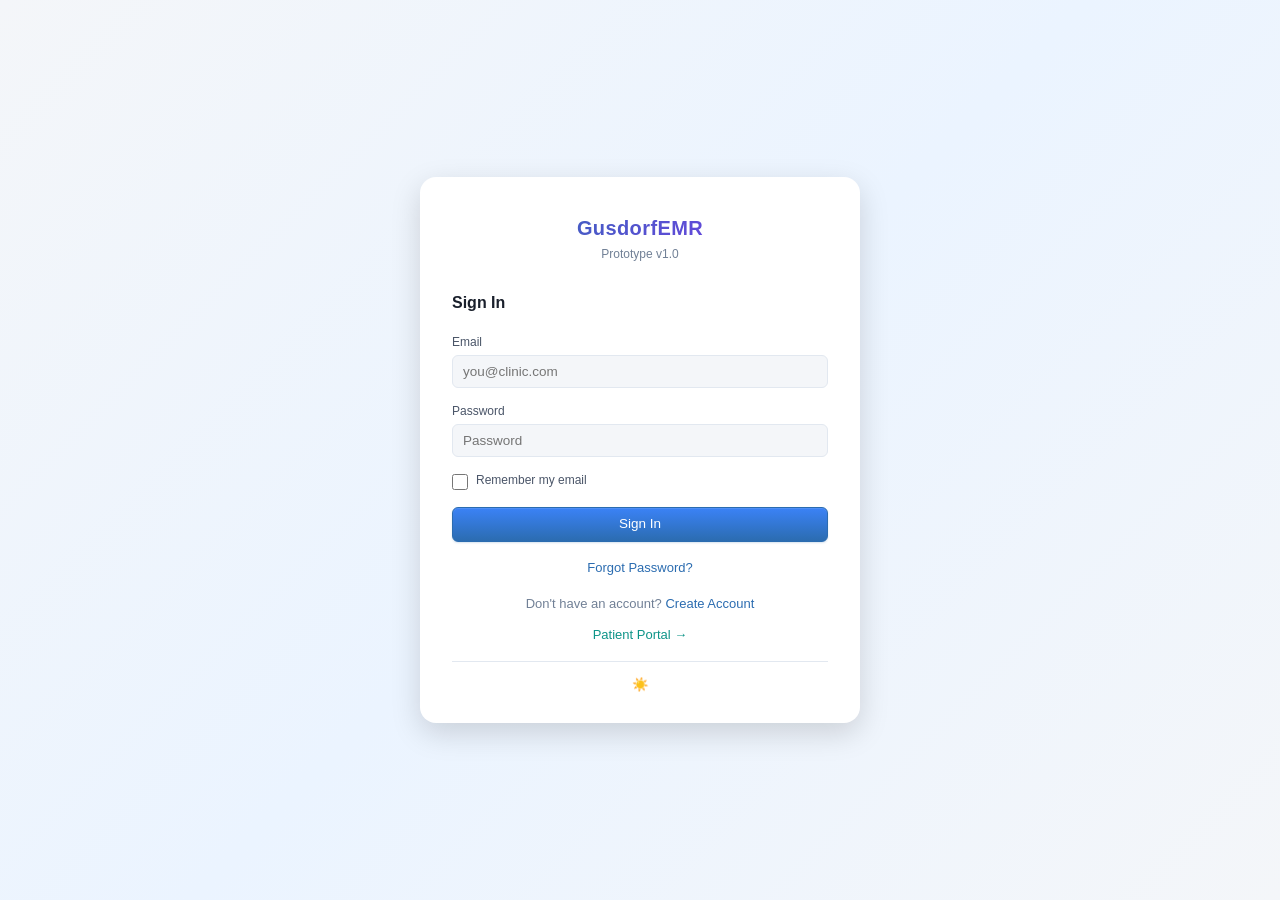
==== index.html @ c0a32462 "Create right panel via JS, remove debug styles, clean up CSS Panel is now injected by initRightPanel" ====
<!DOCTYPE html>
<html lang="en">
<head>
  <meta charset="UTF-8" />
  <meta name="viewport" content="width=device-width, initial-scale=1.0" />
  <title>GusdorfEMR</title>
  <link rel="stylesheet" href="style.css" />
</head>
<body>
<a href="#app" class="skip-link">Skip to main content</a>

<!-- ===== Login / Register Screen ===== -->
<div id="login-screen" class="login-screen">
  <div class="login-card">
    <div class="login-brand">
      <h1>GusdorfEMR</h1>
      <p>Prototype v1.0</p>
    </div>

    <!-- Login Form -->
    <form id="login-form" class="auth-form" autocomplete="on">
      <h2>Sign In</h2>
      <div class="form-group">
        <label for="login-email">Email</label>
        <input type="email" id="login-email" required autocomplete="email" placeholder="you@clinic.com" />
      </div>
      <div class="form-group">
        <label for="login-password">Password</label>
        <input type="password" id="login-password" required autocomplete="current-password" placeholder="Password" />
      </div>
      <div class="form-group checkbox-group">
        <input type="checkbox" id="login-remember" />
        <label for="login-remember">Remember my email</label>
      </div>
      <button type="submit" class="btn btn-primary btn-block">Sign In</button>
      <p class="auth-toggle"><a href="#" id="show-forgot">Forgot Password?</a></p>
      <p class="auth-toggle">Don't have an account? <a href="#" id="show-register">Create Account</a></p>
      <p class="auth-toggle" style="margin-top:12px"><a href="#" id="show-patient-portal" style="color:#0d9488">Patient Portal →</a></p>
    </form>

    <!-- Forgot Password Form -->
    <div id="forgot-form" class="auth-form hidden">
      <h2>Reset Password</h2>
      <p class="password-change-message">Enter your email address and we'll generate a temporary password.</p>
      <form id="forgot-password-form">
        <div class="form-group">
          <label for="forgot-email">Email</label>
          <input type="email" id="forgot-email" required placeholder="you@clinic.com" />
        </div>
        <button type="submit" class="btn btn-primary btn-block">Reset Password</button>
      </form>
      <div id="forgot-result" class="hidden" style="margin-top:16px;">
        <div class="password-requirements" style="background:var(--success-light);color:var(--success);">
          <strong>Temporary password:</strong>
          <code id="forgot-temp-pw" style="font-size:15px;letter-spacing:1px;"></code>
          <p style="margin-top:6px;font-size:11.5px;">Use this to sign in. You will be prompted to change it immediately.</p>
        </div>
      </div>
      <p class="auth-toggle"><a href="#" id="forgot-back-login">Back to Sign In</a></p>
    </div>

    <!-- Registration Form -->
    <form id="register-form" class="auth-form hidden" autocomplete="on">
      <h2>Create Account</h2>
      <div class="form-row">
        <div class="form-group">
          <label for="reg-first">First Name *</label>
          <input type="text" id="reg-first" required />
        </div>
        <div class="form-group">
          <label for="reg-last">Last Name *</label>
          <input type="text" id="reg-last" required />
        </div>
      </div>
      <div class="form-row">
        <div class="form-group">
          <label for="reg-dob">Date of Birth</label>
          <input type="date" id="reg-dob" />
        </div>
        <div class="form-group">
          <label for="reg-npi">NPI Number</label>
          <input type="text" id="reg-npi" placeholder="10 digits" maxlength="10" />
        </div>
      </div>
      <div class="form-group">
        <label for="reg-email">Email *</label>
        <input type="email" id="reg-email" required autocomplete="email" placeholder="you@clinic.com" />
      </div>
      <div class="form-group">
        <label for="reg-phone">Phone</label>
        <input type="tel" id="reg-phone" placeholder="(555) 123-4567" />
      </div>
      <div class="form-group">
        <label for="reg-degree">Degree *</label>
        <select id="reg-degree" required>
          <option value="MD">MD</option>
          <option value="DO">DO</option>
          <option value="NP">NP</option>
          <option value="PA">PA</option>
          <option value="RN">RN</option>
          <option value="PhD">PhD</option>
        </select>
      </div>
      <div class="form-row">
        <div class="form-group">
          <label for="reg-password">Password *</label>
          <input type="password" id="reg-password" required autocomplete="new-password" minlength="8" placeholder="Min 8 chars, upper+lower+number+special" />
        </div>
        <div class="form-group">
          <label for="reg-confirm">Confirm Password *</label>
          <input type="password" id="reg-confirm" required autocomplete="new-password" placeholder="Repeat password" />
        </div>
      </div>
      <div class="password-requirements">
        Password must contain: 8+ characters, uppercase, lowercase, a number, and a special character.
      </div>
      <button type="submit" class="btn btn-primary btn-block">Create Account</button>
      <p class="auth-toggle"><a href="#" id="show-login">Back to Sign In</a></p>
    </form>

    <!-- Pending Approval Screen -->
    <div id="pending-screen" class="auth-form hidden">
      <div class="pending-approval-icon">&#128337;</div>
      <h2>Account Pending Approval</h2>
      <p class="pending-message">Your account is awaiting administrator approval. You will be able to sign in once an administrator has approved your account.</p>
      <button type="button" class="btn btn-secondary btn-block" id="pending-signout">Sign Out</button>
    </div>

    <!-- Force Password Change Screen -->
    <div id="password-change-screen" class="auth-form hidden">
      <h2>Change Your Password</h2>
      <p class="password-change-message">You must change your password before continuing.</p>
      <form id="force-password-form">
        <div class="form-group">
          <label for="new-password">New Password</label>
          <input type="password" id="new-password" required autocomplete="new-password" minlength="8" placeholder="Min 8 characters" />
        </div>
        <div class="form-group">
          <label for="confirm-new-password">Confirm New Password</label>
          <input type="password" id="confirm-new-password" required autocomplete="new-password" placeholder="Repeat password" />
        </div>
        <div class="password-requirements">
          Password must contain: 8+ characters, uppercase, lowercase, a number, and a special character.
        </div>
        <button type="submit" class="btn btn-primary btn-block">Change Password</button>
      </form>
      <button type="button" class="btn btn-secondary btn-block" id="password-change-signout" style="margin-top:8px;">Sign Out</button>
    </div>

    <div class="login-footer">
      <button id="login-dark-toggle" class="btn-ghost" title="Toggle dark mode" aria-label="Toggle dark mode">☀️</button>
    </div>
  </div>
</div>

<div id="shell" class="hidden">
  <!-- ===== Sidebar ===== -->
  <nav id="sidebar" role="navigation" aria-label="Main navigation">
    <div class="sidebar-brand">
      <h1>GusdorfEMR</h1>
      <span>Prototype v1.0</span>
    </div>

    <div class="encounter-mode-toggle">
      <button class="mode-btn active" data-mode="outpatient" title="Outpatient mode" aria-label="Switch to outpatient mode">
        <svg width="14" height="14" viewBox="0 0 24 24" fill="none" stroke="currentColor" stroke-width="2" stroke-linecap="round" stroke-linejoin="round">
          <path d="M3 9l9-7 9 7v11a2 2 0 0 1-2 2H5a2 2 0 0 1-2-2z"/><polyline points="9 22 9 12 15 12 15 22"/>
        </svg>
        Outpatient
      </button>
      <button class="mode-btn" data-mode="inpatient" title="Inpatient mode" aria-label="Switch to inpatient mode">
        <svg width="14" height="14" viewBox="0 0 24 24" fill="none" stroke="currentColor" stroke-width="2" stroke-linecap="round" stroke-linejoin="round">
          <rect x="3" y="3" width="18" height="18" rx="2"/><line x1="12" y1="8" x2="12" y2="16"/><line x1="8" y1="12" x2="16" y2="12"/>
        </svg>
        Inpatient
      </button>
    </div>

    <!-- Sidebar Search -->
    <div class="sidebar-search-wrap">
      <svg class="sidebar-search-icon" width="14" height="14" viewBox="0 0 24 24" fill="none" stroke="currentColor" stroke-width="2" stroke-linecap="round" stroke-linejoin="round">
        <circle cx="11" cy="11" r="8"/><line x1="21" y1="21" x2="16.65" y2="16.65"/>
      </svg>
      <input type="text" id="sidebar-search" class="sidebar-search-input" placeholder="Search patients…" autocomplete="off" aria-label="Search patients" />
      <div id="sidebar-search-results" class="sidebar-search-results hidden"></div>
    </div>

    <div class="sidebar-nav">
      <!-- Favorites -->
      <div id="sidebar-favorites" class="sidebar-favorites"></div>

      <!-- Home -->
      <a href="#dashboard" class="nav-item" data-nav="dashboard" title="Home">
        <svg width="16" height="16" viewBox="0 0 24 24" fill="none" stroke="currentColor" stroke-width="2" stroke-linecap="round" stroke-linejoin="round">
          <path d="M3 9l9-7 9 7v11a2 2 0 0 1-2 2H5a2 2 0 0 1-2-2z"/><polyline points="9 22 9 12 15 12 15 22"/>
        </svg>
        Home
      </a>

      <!-- My Patients -->
      <button class="nav-section-label nav-section-collapsible" id="section-patients-toggle" aria-expanded="true">My Patients <span class="sidebar-collapse-arrow">▾</span></button>
      <div id="section-patients-body">
        <a href="#patients" class="nav-item" data-nav="patients" title="All Patients">
          <svg width="16" height="16" viewBox="0 0 24 24" fill="none" stroke="currentColor" stroke-width="2" stroke-linecap="round" stroke-linejoin="round">
            <path d="M17 21v-2a4 4 0 0 0-4-4H5a4 4 0 0 0-4 4v2"/><circle cx="9" cy="7" r="4"/>
            <path d="M23 21v-2a4 4 0 0 0-3-3.87"/><path d="M16 3.13a4 4 0 0 1 0 7.75"/>
          </svg>
          All Patients
        </a>
        <a href="#recents" class="nav-item" data-nav="recents" title="Recents">
          <svg width="16" height="16" viewBox="0 0 24 24" fill="none" stroke="currentColor" stroke-width="2" stroke-linecap="round" stroke-linejoin="round">
            <circle cx="12" cy="12" r="10"/><polyline points="12 6 12 12 16 14"/>
          </svg>
          Recents
        </a>
        <button class="nav-section-label nav-section-collapsible nav-section-nested" id="my-lists-toggle" aria-expanded="true">My Lists <span class="sidebar-collapse-arrow">▾</span></button>
        <div id="my-lists-body">
          <div id="sidebar-lists"></div>
          <div id="sidebar-smart-lists"></div>
          <a href="#" class="nav-item nav-item-action" id="nav-new-list" data-nav="new-list">+ New List</a>
          <a href="#" class="nav-item nav-item-action" id="nav-new-smart-list" data-nav="new-smart-list">+ Smart List</a>
          <a href="#" class="nav-item nav-item-action" id="nav-import-list" data-nav="import-list">+ Shared List</a>
        </div>
      </div>

      <!-- Clinical -->
      <button class="nav-section-label nav-section-collapsible" id="section-clinical-toggle" aria-expanded="true">Clinical <span class="sidebar-collapse-arrow">▾</span></button>
      <div id="section-clinical-body">
        <a href="#schedule" class="nav-item" data-nav="schedule" title="Schedule">
          <svg width="16" height="16" viewBox="0 0 24 24" fill="none" stroke="currentColor" stroke-width="2" stroke-linecap="round" stroke-linejoin="round">
            <rect x="3" y="4" width="18" height="18" rx="2" ry="2"/><line x1="16" y1="2" x2="16" y2="6"/><line x1="8" y1="2" x2="8" y2="6"/><line x1="3" y1="10" x2="21" y2="10"/>
          </svg>
          Schedule
        </a>
        <a href="#" id="nav-calculators" class="nav-item" data-nav="calculators" title="Tools">
          <svg width="16" height="16" viewBox="0 0 24 24" fill="none" stroke="currentColor" stroke-width="2" stroke-linecap="round" stroke-linejoin="round">
            <rect x="4" y="2" width="16" height="20" rx="2"/><line x1="8" y1="6" x2="16" y2="6"/>
            <line x1="8" y1="10" x2="16" y2="10"/><line x1="8" y1="14" x2="12" y2="14"/>
          </svg>
          Tools
        </a>
        <a href="#reference" class="nav-item" data-nav="reference" title="Reference Materials">
          <svg width="16" height="16" viewBox="0 0 24 24" fill="none" stroke="currentColor" stroke-width="2" stroke-linecap="round" stroke-linejoin="round">
            <path d="M4 19.5A2.5 2.5 0 0 1 6.5 17H20"/><path d="M6.5 2H20v20H6.5A2.5 2.5 0 0 1 4 19.5v-15A2.5 2.5 0 0 1 6.5 2z"/>
          </svg>
          Reference Materials
        </a>
        <a href="#care-gaps" class="nav-item" data-nav="care-gaps" title="Care Gaps">
          <svg width="16" height="16" viewBox="0 0 24 24" fill="none" stroke="currentColor" stroke-width="2" stroke-linecap="round" stroke-linejoin="round">
            <path d="M22 12h-4l-3 9L9 3l-3 9H2"/>
          </svg>
          Care Gaps
          <span class="nav-badge" id="care-gaps-badge"></span>
        </a>
        <a href="#ai-review" class="nav-item" data-nav="ai-review" title="AI Chart Review">
          <svg width="16" height="16" viewBox="0 0 24 24" fill="none" stroke="currentColor" stroke-width="2" stroke-linecap="round" stroke-linejoin="round">
            <circle cx="12" cy="12" r="10"/><path d="M12 16v-4"/><path d="M12 8h.01"/>
          </svg>
          AI Review
        </a>
        <a href="#reminders" class="nav-item" data-nav="reminders" title="Reminders">
          <svg width="16" height="16" viewBox="0 0 24 24" fill="none" stroke="currentColor" stroke-width="2" stroke-linecap="round" stroke-linejoin="round">
            <path d="M18 8A6 6 0 0 0 6 8c0 7-3 9-3 9h18s-3-2-3-9"/><path d="M13.73 21a2 2 0 0 1-3.46 0"/>
          </svg>
          Reminders
          <span class="nav-badge" id="reminders-badge"></span>
        </a>
      </div>

      <!-- Analytics -->
      <button class="nav-section-label nav-section-collapsible" id="section-analytics-toggle" aria-expanded="true">Analytics <span class="sidebar-collapse-arrow">&#9662;</span></button>
      <div id="section-analytics-body">
        <a href="#slicer" class="nav-item" data-nav="slicer" title="SlicerDicer Analytics">
          <svg width="16" height="16" viewBox="0 0 24 24" fill="none" stroke="currentColor" stroke-width="2" stroke-linecap="round" stroke-linejoin="round">
            <line x1="18" y1="20" x2="18" y2="10"/><line x1="12" y1="20" x2="12" y2="4"/><line x1="6" y1="20" x2="6" y2="14"/>
          </svg>
          SlicerDicer
        </a>
      </div>

      <!-- Billing -->
      <button class="nav-section-label nav-section-collapsible" id="section-billing-toggle" aria-expanded="true">Billing <span class="sidebar-collapse-arrow">&#9662;</span></button>
      <div id="section-billing-body">
        <a href="#billing" class="nav-item" data-nav="billing" title="Claims & Billing">
          <svg width="16" height="16" viewBox="0 0 24 24" fill="none" stroke="currentColor" stroke-width="2" stroke-linecap="round" stroke-linejoin="round">
            <line x1="12" y1="1" x2="12" y2="23"/><path d="M17 5H9.5a3.5 3.5 0 0 0 0 7h5a3.5 3.5 0 0 1 0 7H6"/>
          </svg>
          Claims
          <span class="nav-badge" id="claims-badge"></span>
        </a>
        <a href="#prior-auth" class="nav-item" data-nav="prior-auth" title="Prior Authorizations">
          <svg width="16" height="16" viewBox="0 0 24 24" fill="none" stroke="currentColor" stroke-width="2" stroke-linecap="round" stroke-linejoin="round">
            <path d="M12 22s8-4 8-10V5l-8-3-8 3v7c0 6 8 10 8 10z"/>
          </svg>
          Prior Auth
          <span class="nav-badge" id="prior-auth-badge"></span>
        </a>
      </div>

      <!-- Messaging -->
      <button class="nav-section-label nav-section-collapsible" id="section-messaging-toggle" aria-expanded="true">Messaging <span class="sidebar-collapse-arrow">▾</span></button>
      <div id="section-messaging-body">
        <a href="#messages" class="nav-item" data-nav="messages" title="Patient Messages">
          <svg width="16" height="16" viewBox="0 0 24 24" fill="none" stroke="currentColor" stroke-width="2" stroke-linecap="round" stroke-linejoin="round">
            <path d="M21 15a2 2 0 0 1-2 2H7l-4 4V5a2 2 0 0 1 2-2h14a2 2 0 0 1 2 2z"/>
          </svg>
          Patient Messages
          <span class="nav-badge" id="messages-badge"></span>
        </a>
        <a href="#secure-chat" class="nav-item" data-nav="secure-chat" title="Secure Chat">
          <svg width="16" height="16" viewBox="0 0 24 24" fill="none" stroke="currentColor" stroke-width="2" stroke-linecap="round" stroke-linejoin="round">
            <path d="M21 11.5a8.38 8.38 0 0 1-.9 3.8 8.5 8.5 0 0 1-7.6 4.7 8.38 8.38 0 0 1-3.8-.9L3 21l1.9-5.7a8.38 8.38 0 0 1-.9-3.8 8.5 8.5 0 0 1 4.7-7.6 8.38 8.38 0 0 1 3.8-.9h.5a8.48 8.48 0 0 1 8 8v.5z"/>
          </svg>
          Secure Chat
          <span class="nav-badge" id="secure-chat-badge"></span>
        </a>
        <a href="#inbox/labs" class="nav-item" data-nav="inbox-labs" title="Test Results">
          <svg width="16" height="16" viewBox="0 0 24 24" fill="none" stroke="currentColor" stroke-width="2" stroke-linecap="round" stroke-linejoin="round">
            <path d="M14.5 2H6a2 2 0 0 0-2 2v16a2 2 0 0 0 2 2h12a2 2 0 0 0 2-2V7.5L14.5 2z"/><polyline points="14 2 14 8 20 8"/>
          </svg>
          Test Results
          <span class="nav-badge" id="labs-badge"></span>
        </a>
        <a href="#inbox/refills" class="nav-item" data-nav="inbox-refills" title="Refill Requests">
          <svg width="16" height="16" viewBox="0 0 24 24" fill="none" stroke="currentColor" stroke-width="2" stroke-linecap="round" stroke-linejoin="round">
            <path d="M21 12a9 9 0 0 1-9 9m9-9a9 9 0 0 0-9-9m9 9H3m9 9a9 9 0 0 1-9-9m9 9c1.66 0 3-4.03 3-9s-1.34-9-3-9m0 18c-1.66 0-3-4.03-3-9s1.34-9 3-9"/>
          </svg>
          Refill Requests
          <span class="nav-badge" id="refills-badge"></span>
        </a>
        <a href="#inbox/notes" class="nav-item" data-nav="inbox-notes" title="Unsigned Notes">
          <svg width="16" height="16" viewBox="0 0 24 24" fill="none" stroke="currentColor" stroke-width="2" stroke-linecap="round" stroke-linejoin="round">
            <path d="M11 4H4a2 2 0 0 0-2 2v14a2 2 0 0 0 2 2h14a2 2 0 0 0 2-2v-7"/><path d="M18.5 2.5a2.121 2.121 0 0 1 3 3L12 15l-4 1 1-4 9.5-9.5z"/>
          </svg>
          Unsigned Notes
          <span class="nav-badge" id="notes-badge"></span>
        </a>
      </div>

      <!-- System Settings -->
      <button class="nav-section-label nav-section-collapsible" id="section-settings-toggle" aria-expanded="true">System Settings <span class="sidebar-collapse-arrow">▾</span></button>
      <div id="section-settings-body">
        <a href="#settings" class="nav-item" data-nav="settings" title="Settings">
          <svg width="16" height="16" viewBox="0 0 24 24" fill="none" stroke="currentColor" stroke-width="2" stroke-linecap="round" stroke-linejoin="round">
            <circle cx="12" cy="12" r="3"/><path d="M19.4 15a1.65 1.65 0 0 0 .33 1.82l.06.06a2 2 0 0 1-2.83 2.83l-.06-.06a1.65 1.65 0 0 0-1.82-.33 1.65 1.65 0 0 0-1 1.51V21a2 2 0 0 1-4 0v-.09A1.65 1.65 0 0 0 9 19.4a1.65 1.65 0 0 0-1.82.33l-.06.06a2 2 0 0 1-2.83-2.83l.06-.06A1.65 1.65 0 0 0 4.68 15a1.65 1.65 0 0 0-1.51-1H3a2 2 0 0 1 0-4h.09A1.65 1.65 0 0 0 4.6 9a1.65 1.65 0 0 0-.33-1.82l-.06-.06a2 2 0 0 1 2.83-2.83l.06.06A1.65 1.65 0 0 0 9 4.68a1.65 1.65 0 0 0 1-1.51V3a2 2 0 0 1 4 0v.09a1.65 1.65 0 0 0 1 1.51 1.65 1.65 0 0 0 1.82-.33l.06-.06a2 2 0 0 1 2.83 2.83l-.06.06A1.65 1.65 0 0 0 19.4 9a1.65 1.65 0 0 0 1.51 1H21a2 2 0 0 1 0 4h-.09a1.65 1.65 0 0 0-1.51 1z"/>
          </svg>
          Settings
        </a>
        <a href="#providers" class="nav-item" data-nav="providers" title="Providers">
          <svg width="16" height="16" viewBox="0 0 24 24" fill="none" stroke="currentColor" stroke-width="2" stroke-linecap="round" stroke-linejoin="round">
            <path d="M20 21v-2a4 4 0 0 0-4-4H8a4 4 0 0 0-4 4v2"/><circle cx="12" cy="7" r="4"/>
          </svg>
          Providers
        </a>
        <a href="#admin" class="nav-item hidden" data-nav="admin" id="nav-admin" title="Admin">
          <svg width="16" height="16" viewBox="0 0 24 24" fill="none" stroke="currentColor" stroke-width="2" stroke-linecap="round" stroke-linejoin="round">
            <path d="M12 22s8-4 8-10V5l-8-3-8 3v7c0 6 8 10 8 10z"/>
          </svg>
          Admin
          <span class="nav-badge" id="admin-badge"></span>
        </a>
      </div>
    </div>

    <div id="sidebar-resize-handle" title="Drag to resize"></div>

    <button class="sidebar-collapse-btn" id="sidebar-collapse-btn" title="Collapse sidebar" aria-label="Collapse sidebar">
      <svg width="16" height="16" viewBox="0 0 24 24" fill="none" stroke="currentColor" stroke-width="2" stroke-linecap="round" stroke-linejoin="round">
        <polyline points="15 18 9 12 15 6"/>
      </svg>
    </button>

    <div class="provider-selector">
      <label>Signed in as</label>
      <div id="logged-in-user" class="logged-in-user"></div>
      <button id="logout-btn" class="btn btn-secondary btn-block btn-sm" style="margin-top:6px;">Sign Out</button>
    </div>
  </nav>

  <!-- ===== Main column ===== -->
  <div id="main" role="main">
    <!-- Topbar -->
    <div id="topbar">
      <button id="sidebar-toggle" class="sidebar-toggle" aria-label="Toggle menu">
        <svg width="20" height="20" viewBox="0 0 24 24" fill="none" stroke="currentColor" stroke-width="2" stroke-linecap="round"><line x1="3" y1="6" x2="21" y2="6"/><line x1="3" y1="12" x2="21" y2="12"/><line x1="3" y1="18" x2="21" y2="18"/></svg>
      </button>
      <div id="topbar-title">Loading…</div>
      <div id="topbar-meta"></div>
      <div id="topbar-actions"></div>
    </div>

    <!-- Routed content -->
    <div id="app"></div>
  </div>
</div>

<!-- ===== Shared modal (re-used by all views) ===== -->
<div id="modal-backdrop" class="modal-backdrop hidden" role="dialog" aria-modal="true" aria-labelledby="modal-title">
  <div id="modal" class="modal">
    <div class="modal-header">
      <h2 class="modal-title" id="modal-title">Modal</h2>
      <button class="modal-close" id="modal-close" aria-label="Close modal">
        <svg width="18" height="18" viewBox="0 0 24 24" fill="none" stroke="currentColor" stroke-width="2.5" stroke-linecap="round">
          <line x1="18" y1="6" x2="6" y2="18"/><line x1="6" y1="6" x2="18" y2="18"/>
        </svg>
      </button>
    </div>
    <div class="modal-body" id="modal-body"></div>
    <div class="modal-footer" id="modal-footer"></div>
  </div>
</div>

<!-- ===== Toast container ===== -->
<div id="toast-container" aria-live="polite" aria-atomic="false" role="status"></div>

<!-- ===== Scripts — load order matters ===== -->
<script src="data.js"></script>
<script src="medications.js"></script>
<script src="labdata.js"></script>
<script src="imagingdata.js"></script>
<script src="views/providers.js"></script>
<script src="views/dashboard.js"></script>
<script src="views/chart.js"></script>
<script src="views/encounter.js"></script>
<script src="views/orders.js"></script>
<script src="views/calculators.js"></script>
<script src="views/schedule.js"></script>
<script src="views/inbox.js"></script>
<script src="views/messages.js"></script>
<script src="views/portal.js"></script>
<script src="views/lists.js"></script>
<script src="views/admin.js"></script>
<script src="views/settings.js"></script>
<script src="views/reference.js"></script>
<script src="views/billing.js"></script>
<script src="views/prior-auth.js"></script>
<script src="views/care-gaps.js"></script>
<script src="views/ai-review.js"></script>
<script src="views/smart-phrases.js"></script>
<script src="views/secure-chat.js"></script>
<script src="views/slicer.js"></script>
<script src="views/media-letters-reminders.js"></script>
<script src="views/note-preview-care-everywhere.js"></script>
<script src="state.js"></script>
<script src="fhir.js"></script>
<script src="app.js"></script>

</body>
</html>
---- style.css ----
/* ============================================================
   EMR — Clinical Light Theme
   ============================================================ */

/* ---------- Utility ---------- */
.hidden { display: none !important; }

/* ---------- Design tokens ---------- */
:root {
  --bg-base:      #f4f6f9;
  --bg-surface:   #ffffff;
  --bg-sidebar:   #1b2a3b;
  --bg-sidebar-hover: #243547;
  --bg-sidebar-active: #2b6cb0;
  --accent-blue:  #2b6cb0;
  --accent-blue-hover: #2558a0;
  --accent-blue-light: #ebf4ff;
  --text-primary: #1a202c;
  --text-secondary: #4a5568;
  --text-muted:   #718096;
  --text-sidebar: #a0aec0;
  --text-sidebar-active: #ffffff;
  --border:       #e2e8f0;
  --border-focus: #2b6cb0;
  --danger:       #c53030;
  --danger-hover: #9b2c2c;
  --danger-light: #fff5f5;
  --success:      #276749;
  --success-light: #f0fff4;
  --warning:      #c05621;
  --warning-light: #fffaf0;

  --priority-routine: #718096;
  --priority-urgent:  #c05621;
  --priority-stat:    #c53030;
  --priority-routine-bg: #edf2f7;
  --priority-urgent-bg:  #fffaf0;
  --priority-stat-bg:    #fff5f5;

  --status-open:   #2b6cb0;
  --status-signed: #276749;
  --status-closed: #718096;
  --status-open-bg:   #ebf4ff;
  --status-signed-bg: #f0fff4;
  --status-closed-bg: #edf2f7;

  --order-pending-color:    #c05621;
  --order-active-color:     #2b6cb0;
  --order-completed-color:  #276749;
  --order-cancelled-color:  #718096;

  /* webOMR chart-view tokens */
  --omr-bg-content:       #FFFDE8;
  --omr-header-color:     #800040;
  --omr-table-header-bg:  #c0c0c0;
  --omr-table-alt-row:    #f5f5e8;
  --omr-table-link:       #0000cc;
  --omr-subtab-profile:       #d8d0e8;
  --omr-subtab-problems:      #c8d8c0;
  --omr-subtab-results:       #d0d098;
  --omr-subtab-medications:   #d0d0d0;
  --omr-subtab-notes:         #b4c0d4;
  --omr-subtab-orders:        #bcd4b8;
  --omr-subtab-immunizations: #c0e0d0;
  --omr-subtab-all:           #e0e0e0;

  --sidebar-width: 220px;
  --topbar-height: 52px;
  --radius:        6px;
  --shadow-sm:     0 1px 3px rgba(0,0,0,0.08), 0 1px 2px rgba(0,0,0,0.05);
  --shadow-md:     0 4px 12px rgba(0,0,0,0.1);
  --shadow-lg:     0 10px 30px rgba(0,0,0,0.15);
  --transition:    0.15s ease;
}

/* ---------- Reset & base ---------- */
*, *::before, *::after { box-sizing: border-box; margin: 0; padding: 0; }

html, body {
  height: 100%;
  font-family: -apple-system, BlinkMacSystemFont, "Segoe UI", Roboto, "Helvetica Neue", Arial, sans-serif;
  font-size: 14px;
  color: var(--text-primary);
  background: var(--bg-base);
  line-height: 1.5;
}

a { color: var(--accent-blue); text-decoration: none; }
a:hover { text-decoration: underline; }

/* ---------- App shell layout ---------- */
#shell {
  display: grid;
  grid-template-columns: var(--sidebar-width) 1fr;
  grid-template-rows: 100vh;
  height: 100vh;
}

/* ---------- Sidebar ---------- */
#sidebar {
  background: var(--bg-sidebar);
  display: flex;
  flex-direction: column;
  overflow: hidden;
  z-index: 100;
  position: relative;
}

.sidebar-brand {
  padding: 18px 20px 14px;
  border-bottom: 1px solid rgba(255,255,255,0.08);
}

.sidebar-brand h1 {
  font-size: 15px;
  font-weight: 700;
  color: #fff;
  letter-spacing: 0.03em;
}

.sidebar-brand span {
  font-size: 11px;
  color: var(--text-sidebar);
  letter-spacing: 0.04em;
}

/* ---------- Encounter Mode Toggle ---------- */
.encounter-mode-toggle {
  display: flex;
  gap: 4px;
  padding: 8px 12px;
  border-bottom: 1px solid rgba(255,255,255,0.08);
}

.mode-btn {
  flex: 1;
  display: flex;
  align-items: center;
  justify-content: center;
  gap: 6px;
  padding: 6px 8px;
  font-size: 11.5px;
  font-weight: 600;
  color: rgba(160,174,192,0.7);
  background: transparent;
  border: 1px solid rgba(255,255,255,0.08);
  border-radius: 5px;
  cursor: pointer;
  transition: background 0.15s, color 0.15s, border-color 0.15s;
}

.mode-btn:hover {
  color: #cbd5e0;
  background: rgba(255,255,255,0.04);
}

.mode-btn.active {
  color: #fff;
  background: var(--bg-sidebar-active);
  border-color: rgba(255,255,255,0.15);
}

.mode-btn svg { flex-shrink: 0; opacity: 0.8; }
.mode-btn.active svg { opacity: 1; }

.nav-item.mode-hidden { display: none; }

.sidebar-nav {
  flex: 1;
  padding: 12px 0;
  overflow-y: auto;
}

.nav-section-label {
  padding: 10px 20px 4px;
  font-size: 10px;
  font-weight: 600;
  text-transform: uppercase;
  letter-spacing: 0.08em;
  color: rgba(160,174,192,0.5);
}
button.nav-section-label {
  width: 100%;
  text-align: left;
  background: none;
  border: none;
  cursor: pointer;
  display: flex;
  align-items: center;
  justify-content: space-between;
  padding-right: 14px;
  font-family: inherit;
}
button.nav-section-label:hover { color: rgba(160,174,192,0.75); }
button.nav-section-label.nav-section-nested { padding-top: 6px; }
#sidebar-resize-handle {
  position: absolute;
  top: 0;
  right: 0;
  width: 4px;
  height: 100%;
  cursor: col-resize;
  z-index: 10;
  background: transparent;
  transition: background 0.15s;
}
#sidebar-resize-handle:hover,
#sidebar-resize-handle.dragging {
  background: rgba(255,255,255,0.18);
}

.nav-item {
  display: flex;
  align-items: center;
  gap: 10px;
  padding: 9px 20px;
  color: var(--text-sidebar);
  font-size: 13.5px;
  font-weight: 500;
  cursor: pointer;
  transition: background var(--transition), color var(--transition);
  text-decoration: none;
  border: none;
  background: none;
  width: 100%;
  text-align: left;
  min-width: 0;
  overflow: hidden;
}

.nav-item:hover {
  background: var(--bg-sidebar-hover);
  color: #e2e8f0;
  text-decoration: none;
}

.nav-item.active {
  background: var(--bg-sidebar-active);
  color: var(--text-sidebar-active);
}

.nav-item svg { flex-shrink: 0; opacity: 0.8; }
.nav-item.active svg { opacity: 1; }

.sidebar-footer {
  padding: 12px 20px;
  border-top: 1px solid rgba(255,255,255,0.08);
  font-size: 11px;
  color: rgba(160,174,192,0.4);
}

/* ---------- Main column ---------- */
#main {
  display: flex;
  flex-direction: column;
  overflow: hidden;
  min-width: 0;
}

/* ---------- Topbar ---------- */
#topbar {
  height: var(--topbar-height);
  min-height: var(--topbar-height);
  background: var(--bg-surface);
  border-bottom: 1px solid var(--border);
  display: flex;
  align-items: center;
  padding: 0 24px;
  gap: 12px;
  z-index: 50;
}

#topbar-title {
  font-size: 15px;
  font-weight: 600;
  color: var(--text-primary);
  flex: 1;
  white-space: nowrap;
  overflow: hidden;
  text-overflow: ellipsis;
}

#topbar-meta {
  font-size: 12px;
  color: var(--text-muted);
}

#topbar-actions {
  display: flex;
  gap: 8px;
  align-items: center;
  flex-shrink: 0;
}

/* ---------- App content area ---------- */
#app {
  flex: 1;
  overflow-y: auto;
  padding: 24px;
}

/* ---------- Cards ---------- */
.card {
  background: var(--bg-surface);
  border: 1px solid var(--border);
  border-radius: var(--radius);
  box-shadow: var(--shadow-sm);
}

.card-header {
  padding: 14px 20px;
  border-bottom: 1px solid var(--border);
  display: flex;
  align-items: center;
  justify-content: space-between;
  gap: 12px;
}

.card-title {
  font-size: 14px;
  font-weight: 600;
  color: var(--text-primary);
}

.card-body { padding: 20px; }

/* ---------- Buttons ---------- */
.btn {
  display: inline-flex;
  align-items: center;
  gap: 6px;
  padding: 7px 14px;
  border-radius: var(--radius);
  font-size: 13.5px;
  font-weight: 500;
  cursor: pointer;
  border: 1px solid transparent;
  transition: background var(--transition), border-color var(--transition), color var(--transition), opacity var(--transition);
  white-space: nowrap;
  line-height: 1.4;
}

.btn:disabled { opacity: 0.55; cursor: not-allowed; }

.btn-primary {
  background: var(--accent-blue);
  color: #fff;
  border-color: var(--accent-blue);
}
.btn-primary:hover:not(:disabled) { background: var(--accent-blue-hover); border-color: var(--accent-blue-hover); }

.btn-secondary {
  background: var(--bg-surface);
  color: var(--text-secondary);
  border-color: var(--border);
}
.btn-secondary:hover:not(:disabled) { background: var(--bg-base); }

.btn-danger {
  background: var(--danger);
  color: #fff;
  border-color: var(--danger);
}
.btn-danger:hover:not(:disabled) { background: var(--danger-hover); border-color: var(--danger-hover); }

.btn-ghost {
  background: transparent;
  color: var(--text-secondary);
  border-color: transparent;
}
.btn-ghost:hover:not(:disabled) { background: var(--bg-base); }

.btn-sm {
  padding: 4px 10px;
  font-size: 12px;
}

.btn-success {
  background: var(--success);
  color: #fff;
  border-color: var(--success);
}
.btn-success:hover:not(:disabled) { background: #1e5537; }

/* ---------- Badges ---------- */
.badge {
  display: inline-block;
  padding: 2px 8px;
  border-radius: 20px;
  font-size: 11px;
  font-weight: 600;
  letter-spacing: 0.02em;
}

.badge-routine  { background: var(--priority-routine-bg); color: var(--priority-routine); }
.badge-urgent   { background: var(--priority-urgent-bg);  color: var(--priority-urgent); }
.badge-stat     { background: var(--priority-stat-bg);    color: var(--priority-stat); }

.badge-open     { background: var(--status-open-bg);   color: var(--status-open); }
.badge-signed   { background: var(--status-signed-bg); color: var(--status-signed); }
.badge-closed   { background: var(--status-closed-bg); color: var(--status-closed); }

.badge-pending   { background: var(--priority-urgent-bg);  color: var(--order-pending-color); }
.badge-active    { background: var(--status-open-bg);      color: var(--order-active-color); }
.badge-completed { background: var(--status-signed-bg);    color: var(--order-completed-color); }
.badge-cancelled { background: var(--status-closed-bg);    color: var(--order-cancelled-color); }

.badge-medication { background: #e9d8fd; color: #553c9a; }
.badge-lab        { background: #bee3f8; color: #2a69ac; }
.badge-imaging    { background: #fbd38d; color: #7b341e; }
.badge-consult    { background: #c6f6d5; color: #22543d; }

/* ---------- Tables ---------- */
.table-wrap {
  overflow-x: auto;
  -webkit-overflow-scrolling: touch;
  min-width: 0;
}

.table {
  width: 100%;
  min-width: 600px;       /* force scroll rather than squish at narrow widths */
  border-collapse: collapse;
  font-size: 13.5px;
}

.table thead tr {
  border-bottom: 2px solid var(--border);
}

.table th {
  padding: 10px 14px;
  text-align: left;
  font-size: 11px;
  font-weight: 600;
  text-transform: uppercase;
  letter-spacing: 0.06em;
  color: var(--text-muted);
  white-space: nowrap;
}

.table td {
  padding: 10px 14px;
  border-bottom: 1px solid var(--border);
  vertical-align: middle;
}

.table tbody tr:last-child td { border-bottom: none; }

.table tbody tr:hover td { background: var(--bg-base); }

.table-link {
  color: var(--accent-blue);
  font-weight: 500;
  cursor: pointer;
  background: none;
  border: none;
  padding: 0;
  font-size: inherit;
  font-family: inherit;
}
.table-link:hover { text-decoration: underline; }

/* ---------- Form elements ---------- */
.form-group { margin-bottom: 16px; }

.form-label {
  display: block;
  font-size: 12px;
  font-weight: 600;
  color: var(--text-secondary);
  margin-bottom: 5px;
}

.form-control {
  width: 100%;
  padding: 8px 10px;
  border: 1px solid var(--border);
  border-radius: var(--radius);
  font-size: 13.5px;
  font-family: inherit;
  color: var(--text-primary);
  background: var(--bg-surface);
  transition: border-color var(--transition), box-shadow var(--transition);
  line-height: 1.5;
}

.form-control:focus {
  outline: none;
  border-color: var(--border-focus);
  box-shadow: 0 0 0 3px rgba(43,108,176,0.12);
}

.form-control:disabled {
  background: var(--bg-base);
  color: var(--text-muted);
  cursor: not-allowed;
}

select.form-control { cursor: pointer; }

/* ---------- Note textareas ---------- */
.note-section { margin-bottom: 20px; }

.note-section-label {
  font-size: 11px;
  font-weight: 700;
  text-transform: uppercase;
  letter-spacing: 0.1em;
  color: var(--text-muted);
  margin-bottom: 6px;
}

.note-textarea {
  width: 100%;
  padding: 10px 12px;
  border: 1px solid var(--border);
  border-radius: var(--radius);
  font-size: 13.5px;
  font-family: inherit;
  color: var(--text-primary);
  background: var(--bg-surface);
  resize: vertical;
  min-height: 140px;
  line-height: 1.6;
  transition: border-color var(--transition), box-shadow var(--transition);
}

.note-textarea.tall { min-height: 200px; }

.note-textarea:focus {
  outline: none;
  border-color: var(--border-focus);
  box-shadow: 0 0 0 3px rgba(43,108,176,0.12);
}

.note-textarea:disabled {
  background: var(--bg-base);
  color: var(--text-secondary);
  cursor: default;
  resize: none;
}

.note-readonly {
  width: 100%;
  padding: 10px 12px;
  border: 1px solid var(--border);
  border-radius: var(--radius);
  font-size: 13.5px;
  color: var(--text-primary);
  background: var(--bg-base);
  min-height: 100px;
  line-height: 1.6;
  white-space: pre-wrap;
  word-break: break-word;
}
.note-readonly-empty { color: var(--text-muted); font-style: italic; min-height: 40px; }

/* ---------- Modal ---------- */
.modal-backdrop {
  position: fixed;
  inset: 0;
  background: rgba(0,0,0,0.45);
  z-index: 200;
  display: flex;
  align-items: center;
  justify-content: center;
  padding: 20px;
}

.modal-backdrop.hidden { display: none; }

.modal {
  background: var(--bg-surface);
  border-radius: 8px;
  box-shadow: var(--shadow-lg);
  width: 100%;
  max-width: 540px;
  max-height: 90vh;
  display: flex;
  flex-direction: column;
}

.modal-lg { max-width: 680px; }

.modal-header {
  padding: 18px 22px 14px;
  border-bottom: 1px solid var(--border);
  display: flex;
  align-items: center;
  justify-content: space-between;
}

.modal-title {
  font-size: 15px;
  font-weight: 600;
  color: var(--text-primary);
}

.modal-close {
  background: none;
  border: none;
  color: var(--text-muted);
  cursor: pointer;
  padding: 4px;
  border-radius: 4px;
  display: flex;
  align-items: center;
  justify-content: center;
  transition: background var(--transition), color var(--transition);
}
.modal-close:hover { background: var(--bg-base); color: var(--text-primary); }

.modal-body {
  padding: 20px 22px;
  overflow-y: auto;
  flex: 1;
}

.modal-footer {
  padding: 14px 22px;
  border-top: 1px solid var(--border);
  display: flex;
  justify-content: flex-end;
  gap: 8px;
}

/* ---------- Toast ---------- */
#toast-container {
  position: fixed;
  bottom: 24px;
  right: 24px;
  z-index: 99999;
  display: flex;
  flex-direction: column;
  gap: 8px;
  pointer-events: none;
}

.toast {
  background: var(--text-primary);
  color: #fff;
  padding: 11px 16px;
  border-radius: var(--radius);
  font-size: 13px;
  box-shadow: var(--shadow-md);
  max-width: 320px;
  pointer-events: auto;
  animation: toastIn 0.2s ease;
}

.toast.toast-success { background: var(--success); }
.toast.toast-error   { background: var(--danger); }
.toast.toast-warning { background: var(--warning); }

@keyframes toastIn {
  from { opacity: 0; transform: translateY(8px); }
  to   { opacity: 1; transform: translateY(0); }
}

/* ---------- Search bar ---------- */
.search-bar {
  display: flex;
  align-items: center;
  gap: 8px;
  background: var(--bg-base);
  border: 1px solid var(--border);
  border-radius: var(--radius);
  padding: 0 10px;
  transition: border-color var(--transition), box-shadow var(--transition);
}
.search-bar:focus-within {
  border-color: var(--border-focus);
  box-shadow: 0 0 0 3px rgba(43,108,176,0.12);
}
.search-bar input {
  border: none;
  background: transparent;
  padding: 7px 0;
  font-size: 13.5px;
  font-family: inherit;
  flex: 1;
  color: var(--text-primary);
  min-width: 0;
}
.search-bar input:focus { outline: none; }
.search-bar input::placeholder { color: var(--text-muted); }
.search-bar svg { color: var(--text-muted); flex-shrink: 0; }

/* ---------- Encounter context bar (sticky) ---------- */
.encounter-context-bar {
  background: var(--bg-surface);
  border-bottom: 1px solid var(--border);
  padding: 10px 24px;
  display: flex;
  align-items: center;
  gap: 16px;
  font-size: 13px;
  position: sticky;
  top: 0;
  z-index: 40;
}

.encounter-context-bar .ctx-label {
  font-size: 11px;
  font-weight: 600;
  text-transform: uppercase;
  letter-spacing: 0.06em;
  color: var(--text-muted);
}

.encounter-context-bar .ctx-val {
  font-weight: 500;
  color: var(--text-primary);
}

.encounter-context-divider {
  color: var(--border);
  user-select: none;
}

/* ---------- Signed note banner ---------- */
.signed-banner {
  display: flex;
  align-items: center;
  gap: 10px;
  background: var(--success-light);
  border: 1px solid var(--border);
  border-radius: var(--radius);
  padding: 12px 16px;
  color: var(--success);
  font-size: 13px;
  font-weight: 500;
  margin-bottom: 20px;
}

/* ---------- Sign note inline area ---------- */
.sign-area {
  background: var(--bg-base);
  border: 1px solid var(--border);
  border-radius: var(--radius);
  padding: 16px;
  margin-top: 20px;
}

.sign-area-title {
  font-size: 13px;
  font-weight: 600;
  color: var(--text-secondary);
  margin-bottom: 12px;
}

/* ---------- Autosave indicator ---------- */
.autosave-indicator {
  font-size: 12px;
  color: var(--text-muted);
  display: flex;
  align-items: center;
  gap: 5px;
}
.autosave-dot {
  display: inline-block;
  width: 8px;
  height: 8px;
  border-radius: 50%;
  background: var(--success);
  flex-shrink: 0;
}
.autosave-indicator.idle .autosave-dot    { background: var(--success); }
.autosave-indicator.editing .autosave-dot { background: var(--warning); }
.autosave-indicator.saving .autosave-dot  { background: var(--accent-blue); animation: autosave-pulse 0.8s infinite alternate; }
.autosave-indicator.error .autosave-dot   { background: var(--danger); }

.autosave-indicator.idle    { color: var(--success); }
.autosave-indicator.editing { color: var(--warning); }
.autosave-indicator.saving  { color: var(--accent-blue); }
.autosave-indicator.error   { color: var(--danger); }

@keyframes autosave-pulse {
  from { opacity: 1; }
  to   { opacity: 0.4; }
}

/* ---------- Section-aware note editor ---------- */
.note-section-container {
  display: flex;
  flex-direction: column;
  gap: 0;
}
.note-section-wrap {
  border-bottom: 1px solid var(--border);
}
.note-section-wrap:last-child { border-bottom: none; }
.note-section-header {
  padding: 10px 14px;
  font-weight: 600;
  font-size: 13px;
  color: var(--text-primary);
  cursor: pointer;
  user-select: none;
  background: var(--bg-base);
  display: flex;
  align-items: center;
  gap: 6px;
  transition: background 0.15s;
}
.note-section-header:hover { background: #edf2f7; }
.note-section-chevron {
  font-size: 10px;
  color: var(--text-muted);
  width: 14px;
  text-align: center;
}
.note-section-wrap.collapsed .note-section-textarea { display: none; }
.note-section-textarea {
  width: 100%;
  min-height: 80px;
  border: none;
  border-top: 1px solid var(--border);
  padding: 10px 14px;
  font-family: inherit;
  font-size: 14px;
  line-height: 1.6;
  resize: vertical;
  background: var(--bg-surface);
  color: var(--text-primary);
  outline: none;
  box-sizing: border-box;
}
.note-section-textarea:focus {
  background: #fefefe;
  box-shadow: inset 0 0 0 2px var(--accent-blue-light);
}

/* ---------- Note quality indicator ---------- */
.note-quality-wrap {
  display: flex;
  align-items: center;
  gap: 10px;
  padding: 10px 14px;
  border-top: 1px solid var(--border);
}
.note-quality-bar {
  flex: 1;
  height: 6px;
  background: #e2e8f0;
  border-radius: 3px;
  overflow: hidden;
  max-width: 200px;
}
.note-quality-fill {
  height: 100%;
  border-radius: 3px;
  transition: width 0.3s, background 0.3s;
}
.note-quality-fill.good { background: var(--success); }
.note-quality-fill.fair { background: var(--warning); }
.note-quality-fill.low  { background: var(--danger); }
.note-quality-label {
  font-size: 12px;
  color: var(--text-muted);
  white-space: nowrap;
}

/* ---------- Mode toggle ---------- */
.note-mode-toggle {
  font-size: 12px;
  padding: 4px 10px;
}

/* ---------- Notes status summary ---------- */
.notes-status-summary {
  padding: 8px 14px;
  font-size: 12px;
  color: var(--text-muted);
  background: var(--bg-base);
  border-bottom: 1px solid var(--border);
}

/* ---------- Pin button ---------- */
.note-pin-btn {
  background: none;
  border: none;
  cursor: pointer;
  font-size: 14px;
  color: var(--text-muted);
  padding: 0 4px;
  line-height: 1;
  transition: color 0.15s;
}
.note-pin-btn:hover { color: var(--warning); }
.note-pin-btn.pinned { color: var(--warning); }

/* ---------- Search highlight ---------- */
mark {
  background: #fef3cd;
  color: inherit;
  padding: 1px 2px;
  border-radius: 2px;
}

/* ---------- Template card preview ---------- */
.template-card-preview {
  font-size: 11px;
  color: var(--text-muted);
  margin-top: 6px;
  line-height: 1.4;
  overflow: hidden;
  text-overflow: ellipsis;
  white-space: nowrap;
}

/* ---------- Note preview section (for signed note display) ---------- */
.note-preview-section { margin-bottom: 12px; }
.note-preview-section-label {
  font-weight: 600;
  font-size: 13px;
  color: var(--text-primary);
  margin-bottom: 4px;
}
.note-preview-section-body {
  font-size: 14px;
  color: var(--text-secondary);
  line-height: 1.6;
}

/* ---------- Orders two-panel ---------- */
.orders-layout {
  display: grid;
  grid-template-columns: 1fr 360px;
  gap: 20px;
  align-items: start;
}

@media (max-width: 1100px) {
  :root { --sidebar-width: 200px; }
  #app { padding: 20px; }
  /* Drop cc column; keep date | visit | provider | status | actions (5 cols) */
  .enc-tab-item {
    grid-template-columns: 120px 1fr 140px 80px auto;
    gap: 10px;
  }
  .enc-tab-item .et-cc { display: none; }
}

@media (max-width: 900px) {
  .orders-layout { grid-template-columns: 1fr; }

  /* Sidebar narrower */
  :root { --sidebar-width: 180px; }

  /* App padding */
  #app { padding: 14px 16px; }

  /* Summary bar: 2 cols */
  .dashboard-summary-bar { grid-template-columns: 1fr 1fr; }

  /* enc-tab-item: 3-col (date | visit | actions); hide provider, status badge, cc */
  .enc-tab-item {
    grid-template-columns: 100px 1fr auto;
    gap: 8px;
  }
  .enc-tab-item .et-provider,
  .enc-tab-item .et-cc,
  .enc-tab-item > .badge { display: none; }

  /* Chart tabs smaller */
  .chart-tab { font-size: 11px; padding: 5px 9px; }

  /* Topbar: hide meta */
  #topbar-meta { display: none; }
  #topbar { padding: 0 12px; gap: 8px; }

  /* Forms stack earlier */
  .form-row, .form-row-3 { grid-template-columns: 1fr; }
}

/* Order type selectors */
.order-type-grid {
  display: grid;
  grid-template-columns: 1fr 1fr;
  gap: 10px;
  margin-bottom: 18px;
}

.order-type-card {
  padding: 14px;
  border: 2px solid var(--border);
  border-radius: var(--radius);
  cursor: pointer;
  text-align: center;
  transition: border-color var(--transition), background var(--transition);
  background: var(--bg-surface);
}

.order-type-card:hover  { border-color: var(--accent-blue); background: var(--accent-blue-light); }
.order-type-card.active { border-color: var(--accent-blue); background: var(--accent-blue-light); }

.order-type-card .type-icon { font-size: 22px; margin-bottom: 4px; }
.order-type-card .type-name { font-size: 12px; font-weight: 600; color: var(--text-secondary); }

/* Priority pills */
.priority-pills {
  display: flex;
  gap: 6px;
  margin-bottom: 16px;
}

.priority-pill {
  padding: 5px 14px;
  border-radius: 20px;
  font-size: 12px;
  font-weight: 600;
  cursor: pointer;
  border: 2px solid transparent;
  transition: all var(--transition);
}
.priority-pill.routine  { background: var(--priority-routine-bg); color: var(--priority-routine); border-color: var(--priority-routine-bg); }
.priority-pill.urgent   { background: var(--priority-urgent-bg);  color: var(--priority-urgent);  border-color: var(--priority-urgent-bg); }
.priority-pill.stat     { background: var(--priority-stat-bg);    color: var(--priority-stat);    border-color: var(--priority-stat-bg); }
.priority-pill.active.routine { border-color: var(--priority-routine); }
.priority-pill.active.urgent  { border-color: var(--priority-urgent); }
.priority-pill.active.stat    { border-color: var(--priority-stat); }

/* Medication autocomplete */
.med-autocomplete-container { position: relative; }

.med-autocomplete-dropdown {
  position: absolute;
  top: 100%;
  left: 0;
  right: 0;
  max-height: 280px;
  overflow-y: auto;
  background: var(--bg-surface);
  border: 1px solid var(--border);
  border-top: none;
  border-radius: 0 0 var(--radius) var(--radius);
  box-shadow: var(--shadow-md);
  z-index: 100;
}

.med-autocomplete-item {
  padding: 8px 12px;
  cursor: pointer;
  font-size: 13px;
  display: flex;
  align-items: center;
  gap: 4px;
  flex-wrap: wrap;
  border-bottom: 1px solid var(--border);
  transition: background var(--transition);
}
.med-autocomplete-item:last-child { border-bottom: none; }
.med-autocomplete-item:hover,
.med-autocomplete-item.highlighted { background: var(--accent-blue-light); }

.med-autocomplete-drug { font-weight: 600; color: var(--text-primary); }
.med-autocomplete-brand { color: var(--text-muted); font-size: 12px; }
.med-autocomplete-class {
  font-size: 10px;
  font-weight: 600;
  text-transform: uppercase;
  letter-spacing: 0.04em;
  padding: 1px 6px;
  border-radius: 10px;
  background: var(--priority-routine-bg);
  color: var(--priority-routine);
  margin-left: auto;
  white-space: nowrap;
}

/* Dose pill selector */
.med-dose-pills {
  display: flex;
  gap: 6px;
  flex-wrap: wrap;
  margin-top: 6px;
  margin-bottom: 4px;
}

.med-dose-pill {
  padding: 5px 14px;
  border-radius: 20px;
  font-size: 12px;
  font-weight: 600;
  cursor: pointer;
  border: 2px solid var(--border);
  background: var(--bg-surface);
  color: var(--text-secondary);
  transition: all var(--transition);
}
.med-dose-pill:hover { border-color: var(--accent-blue); color: var(--accent-blue); }
.med-dose-pill.active {
  border-color: var(--accent-blue);
  background: var(--accent-blue-light);
  color: var(--accent-blue);
}

.med-dose-custom-input {
  width: 80px;
  padding: 4px 8px;
  font-size: 12px;
  border: 2px solid var(--accent-blue);
  border-radius: var(--radius);
  background: var(--bg-surface);
  color: var(--text-primary);
  margin-left: 4px;
}

/* Pharmacy lookup */
.pharmacy-lookup {
  border: 1px solid var(--border);
  border-radius: var(--radius);
  padding: 12px;
  background: var(--bg-base);
  margin-top: 8px;
}

.pharmacy-item {
  display: flex;
  gap: 12px;
  padding: 10px 12px;
  border: 1px solid var(--border);
  border-radius: var(--radius);
  background: var(--bg-surface);
  margin-bottom: 6px;
  transition: border-color var(--transition);
}
.pharmacy-item:hover { border-color: var(--accent-blue); }
.pharmacy-item:last-child { margin-bottom: 0; }

/* Pharmacy current display in orders */
.pharmacy-current {
  display: flex;
  align-items: center;
  gap: 8px;
  padding: 8px 12px;
  background: var(--bg-base);
  border: 1px solid var(--border);
  border-radius: var(--radius);
  font-size: 13px;
  color: var(--text-secondary);
  margin-top: 8px;
}
.pharmacy-current strong { color: var(--text-primary); }

/* Order list grouping */
.order-group { margin-bottom: 16px; }

.order-group-header {
  font-size: 11px;
  font-weight: 700;
  text-transform: uppercase;
  letter-spacing: 0.08em;
  color: var(--text-muted);
  padding: 0 0 6px;
  border-bottom: 1px solid var(--border);
  margin-bottom: 8px;
}

.order-item {
  padding: 10px 12px;
  border: 1px solid var(--border);
  border-radius: var(--radius);
  margin-bottom: 6px;
  background: var(--bg-surface);
  font-size: 13px;
}

.order-item-header {
  display: flex;
  align-items: center;
  justify-content: space-between;
  margin-bottom: 4px;
}

.order-item-name { font-weight: 600; color: var(--text-primary); }
.order-item-meta { font-size: 12px; color: var(--text-muted); margin-top: 2px; }
.order-item-actions { display: flex; gap: 4px; }

/* ---------- Patient header / demographics ---------- */
.patient-header {
  display: flex;
  align-items: flex-start;
  gap: 20px;
}

.patient-avatar {
  width: 52px;
  height: 52px;
  border-radius: 50%;
  background: var(--accent-blue-light);
  color: var(--accent-blue);
  font-size: 18px;
  font-weight: 700;
  display: flex;
  align-items: center;
  justify-content: center;
  flex-shrink: 0;
}

.patient-info h2 { font-size: 20px; font-weight: 700; color: var(--text-primary); }
.patient-info .mrn { font-size: 12px; color: var(--text-muted); }

.demo-grid {
  display: grid;
  grid-template-columns: repeat(auto-fill, minmax(160px, 1fr));
  gap: 12px 24px;
  margin-top: 16px;
}

.demo-item .demo-label {
  font-size: 11px;
  font-weight: 600;
  text-transform: uppercase;
  letter-spacing: 0.06em;
  color: var(--text-muted);
  margin-bottom: 2px;
}

.demo-item .demo-val {
  font-size: 13.5px;
  color: var(--text-primary);
}

/* ---------- Encounter timeline ---------- */
.encounter-list-item {
  padding: 12px 16px;
  border-bottom: 1px solid var(--border);
  display: flex;
  align-items: center;
  gap: 12px;
  cursor: pointer;
  transition: background var(--transition);
}
.encounter-list-item:last-child { border-bottom: none; }
.encounter-list-item:hover { background: var(--bg-base); }

.encounter-list-item .enc-date {
  font-size: 12px;
  color: var(--text-muted);
  min-width: 90px;
}

.encounter-list-item .enc-visit { font-weight: 500; color: var(--text-primary); flex: 1; }
.encounter-list-item .enc-provider { font-size: 12px; color: var(--text-muted); }
.encounter-list-item .enc-actions { display: flex; gap: 4px; }

/* ---------- Empty state ---------- */
.empty-state {
  text-align: center;
  padding: 48px 24px;
  color: var(--text-muted);
}

.empty-state-icon { font-size: 36px; margin-bottom: 12px; }
.empty-state-title { font-size: 15px; font-weight: 600; color: var(--text-secondary); margin-bottom: 6px; }
.empty-state-body  { font-size: 13px; }

/* ---------- Utility ---------- */
.flex       { display: flex; }
.flex-center { display: flex; align-items: center; }
.gap-2  { gap: 8px; }
.gap-3  { gap: 12px; }
.gap-4  { gap: 16px; }
.mt-1   { margin-top: 4px; }
.mt-2   { margin-top: 8px; }
.mt-3   { margin-top: 12px; }
.mt-4   { margin-top: 16px; }
.mb-3   { margin-bottom: 12px; }
.mb-4   { margin-bottom: 16px; }
.text-muted { color: var(--text-muted); font-size: 12px; }
.text-sm    { font-size: 12px; }
.text-danger { color: var(--danger); }
.text-success { color: var(--success); }
.font-medium { font-weight: 500; }
.font-bold   { font-weight: 700; }
.w-full      { width: 100%; }
.sr-only { position: absolute; width: 1px; height: 1px; overflow: hidden; clip: rect(0,0,0,0); }

/* ---------- Form rows ---------- */
.form-row {
  display: grid;
  grid-template-columns: 1fr 1fr;
  gap: 12px;
}
.form-row-3 {
  display: grid;
  grid-template-columns: 1fr 1fr 1fr;
  gap: 12px;
}
.form-row-auto {
  display: grid;
  grid-template-columns: repeat(auto-fill, minmax(160px, 1fr));
  gap: 12px;
}

/* ---------- Inline checkbox ---------- */
.checkbox-group {
  display: flex;
  align-items: center;
  gap: 8px;
}

.checkbox-group input[type="checkbox"] {
  width: 16px;
  height: 16px;
  cursor: pointer;
  accent-color: var(--accent-blue);
}

.checkbox-group label {
  font-size: 13.5px;
  color: var(--text-secondary);
  cursor: pointer;
}

/* ---------- Confirm dialog overlay ---------- */
.confirm-overlay {
  position: fixed;
  inset: 0;
  background: rgba(0,0,0,0.5);
  z-index: 300;
  display: flex;
  align-items: center;
  justify-content: center;
  padding: 20px;
}

.confirm-box {
  background: var(--bg-surface);
  border-radius: 8px;
  box-shadow: var(--shadow-lg);
  padding: 24px;
  max-width: 400px;
  width: 100%;
}

.confirm-box h3 {
  font-size: 16px;
  font-weight: 600;
  margin-bottom: 10px;
}

.confirm-box p {
  font-size: 13.5px;
  color: var(--text-secondary);
  margin-bottom: 20px;
  line-height: 1.5;
}

.confirm-box-actions {
  display: flex;
  justify-content: flex-end;
  gap: 8px;
}

/* ---------- Divider ---------- */
.divider {
  border: none;
  border-top: 1px solid var(--border);
  margin: 16px 0;
}

/* ---------- Chart tab bar ---------- */
.chart-tab-bar {
  display: flex;
  align-items: flex-end;
  background: var(--bg-surface);
  border-bottom: 1px solid var(--border);
  padding: 0 4px;
  position: sticky;
  top: 0;
  z-index: 35;
  gap: 2px;
  overflow-x: auto;
  scrollbar-width: none;       /* Firefox */
  -ms-overflow-style: none;    /* IE/Edge */
}
.chart-tab-bar::-webkit-scrollbar { display: none; } /* Chrome/Safari */

.chart-tab {
  display: inline-flex;
  align-items: center;
  gap: 5px;
  padding: 5px 14px;
  font-size: 12px;
  font-weight: 500;
  color: var(--text-primary);
  border: 1px solid var(--border);
  border-bottom: none;
  background: var(--bg-base);
  cursor: pointer;
  border-radius: 3px 3px 0 0;
  text-decoration: none;
  transition: background var(--transition);
  white-space: nowrap;
  margin-bottom: -1px;
}
.chart-tab:hover { background: var(--bg-surface); text-decoration: none; }
.chart-tab.active {
  background: var(--bg-surface);
  font-weight: 700;
  border-bottom: 1px solid var(--bg-surface);
  z-index: 1;
}

/* Color-coded chart tabs via data-omr-color */
.chart-tab[data-omr-color="overview"]  { background: #e8e0f0; }
.chart-tab[data-omr-color="outpatient"]{ background: #d0e0d0; }
.chart-tab[data-omr-color="inpatient"] { background: #d8d0c0; }
.chart-tab[data-omr-color="emergency"] { background: #e0c8c8; }
.chart-tab[data-omr-color="overview"].active  { background: #f0ecf6; border-bottom-color: #f0ecf6; }
.chart-tab[data-omr-color="outpatient"].active{ background: #e8f0e8; border-bottom-color: #e8f0e8; }
.chart-tab[data-omr-color="inpatient"].active { background: #f0ece0; border-bottom-color: #f0ece0; }
.chart-tab[data-omr-color="emergency"].active { background: #f0e0e0; border-bottom-color: #f0e0e0; }

body.dark-mode .chart-tab[data-omr-color="overview"],
body.dark-mode .chart-tab[data-omr-color="outpatient"],
body.dark-mode .chart-tab[data-omr-color="inpatient"],
body.dark-mode .chart-tab[data-omr-color="emergency"] { background: var(--bg-base); }
body.dark-mode .chart-tab[data-omr-color].active { background: var(--bg-surface); border-bottom-color: var(--bg-surface); }

.chart-tab .tab-count {
  font-size: 10px;
  background: rgba(0,0,0,0.08);
  color: var(--text-secondary);
  border-radius: 10px;
  padding: 1px 6px;
  font-weight: 600;
}
.chart-tab.active .tab-count {
  background: rgba(0,0,0,0.12);
  color: var(--text-primary);
}

.chart-tab-spacer { flex: 1; }

.chart-search-btn {
  display: inline-flex;
  align-items: center;
  gap: 6px;
  padding: 6px 12px;
  border: 1px solid var(--border);
  border-radius: var(--radius);
  background: var(--bg-base);
  color: var(--text-muted);
  font-size: 12.5px;
  cursor: pointer;
  margin-right: 8px;
  transition: all var(--transition);
}
.chart-search-btn:hover, .chart-search-btn.active {
  border-color: var(--accent-blue);
  color: var(--accent-blue);
  background: var(--accent-blue-light);
}

/* ---------- Chart search panel ---------- */
.chart-search-panel {
  background: var(--bg-surface);
  border-bottom: 1px solid var(--border);
  padding: 12px 20px 16px;
  position: sticky;
  top: 44px;
  z-index: 34;
  box-shadow: var(--shadow-sm);
}

.chart-search-row {
  display: flex;
  align-items: center;
  gap: 8px;
  background: var(--bg-base);
  border: 1.5px solid var(--border-focus);
  border-radius: var(--radius);
  padding: 0 12px;
  box-shadow: 0 0 0 3px rgba(43,108,176,0.10);
}
.chart-search-row input {
  flex: 1;
  border: none;
  background: transparent;
  font-size: 13.5px;
  font-family: inherit;
  padding: 9px 0;
  color: var(--text-primary);
}
.chart-search-row input:focus { outline: none; }
.chart-search-close {
  background: none;
  border: none;
  color: var(--text-muted);
  cursor: pointer;
  font-size: 18px;
  line-height: 1;
  padding: 2px;
}
.chart-search-close:hover { color: var(--text-primary); }

.chart-search-results {
  margin-top: 12px;
  max-height: 320px;
  overflow-y: auto;
}

.search-hint {
  color: var(--text-muted);
  font-size: 13px;
  padding: 8px 0;
  text-align: center;
}

.search-group { margin-bottom: 10px; }

.search-group-label {
  font-size: 10px;
  font-weight: 700;
  text-transform: uppercase;
  letter-spacing: 0.09em;
  color: var(--text-muted);
  margin-bottom: 4px;
  padding: 0 4px;
}

.search-result-item {
  display: flex;
  align-items: flex-start;
  gap: 10px;
  padding: 7px 10px;
  border-radius: var(--radius);
  cursor: pointer;
  transition: background var(--transition);
}
.search-result-item:hover { background: var(--accent-blue-light); }
.search-result-name { font-size: 13px; font-weight: 500; color: var(--text-primary); }
.search-result-sub  { font-size: 11.5px; color: var(--text-muted); }

/* ---------- webOMR sub-tab bar ---------- */
.chart-subtab-bar {
  display: flex;
  flex-wrap: nowrap;
  align-items: center;
  gap: 3px;
  padding: 4px 6px;
  background: var(--bg-surface);
  border-bottom: 1px solid var(--border);
  overflow-x: auto;
  scrollbar-width: none;
  -ms-overflow-style: none;
}
.chart-subtab-bar::-webkit-scrollbar { display: none; }

.chart-subtab {
  padding: 3px 12px;
  font-size: 11.5px;
  font-weight: 500;
  color: var(--text-primary);
  border: 1px solid var(--border);
  border-radius: 3px;
  cursor: pointer;
  transition: background var(--transition);
  white-space: nowrap;
}
.chart-subtab:hover { filter: brightness(0.95); }
.chart-subtab.active {
  font-weight: 700;
  border-color: var(--text-muted);
  box-shadow: inset 0 1px 2px rgba(0,0,0,0.15);
}

/* Sub-tab colors */
.chart-subtab[data-omr-color="all"]           { background: var(--omr-subtab-all); }
.chart-subtab[data-omr-color="profile"]       { background: var(--omr-subtab-profile); }
.chart-subtab[data-omr-color="problems"]      { background: var(--omr-subtab-problems); }
.chart-subtab[data-omr-color="medications"]   { background: var(--omr-subtab-medications); }
.chart-subtab[data-omr-color="notes"]         { background: var(--omr-subtab-notes); }
.chart-subtab[data-omr-color="results"]       { background: var(--omr-subtab-results); }
.chart-subtab[data-omr-color="orders"]        { background: var(--omr-subtab-orders); }
.chart-subtab[data-omr-color="immunizations"] { background: var(--omr-subtab-immunizations); }

/* Chart header bars — subtab bar + profile jump-nav, lives in #main above #app */
#chart-header-bars {
  flex-shrink: 0;
  background: var(--bg-surface);
}

/* Profile tab jump-nav */
.profile-jump-nav {
  display: flex;
  flex-wrap: wrap;
  gap: 6px;
  padding: 10px 16px 6px;
  background: var(--bg-surface);
  border-bottom: 1px solid var(--border);
}
.profile-jump-btn {
  font-size: 11px;
  padding: 3px 10px;
  border: 1px solid var(--border);
  border-radius: 12px;
  background: var(--bg-base);
  color: var(--text-muted);
  cursor: pointer;
  white-space: nowrap;
  transition: background 0.15s, color 0.15s;
}
.profile-jump-btn:hover {
  background: var(--omr-subtab-profile);
  color: var(--text-primary);
}

/* ---------- Chart view scoped overrides (webOMR) ---------- */
#app.chart-view { background: var(--omr-bg-content); }

.chart-view .card {
  border-radius: 2px;
  box-shadow: none;
  border: 1px solid var(--border);
}
.chart-view .card-header {
  padding: 8px 12px;
}
.chart-view .card-title {
  color: var(--omr-header-color);
  font-size: 13px;
}
.chart-view .table th {
  background: var(--omr-table-header-bg);
  padding: 4px 8px;
  border: 1px solid var(--border);
  font-size: 12px;
}
.chart-view .table td {
  padding: 3px 8px;
  border: 1px solid var(--border);
  font-size: 12.5px;
}
.chart-view .table tbody tr:nth-child(even) {
  background: var(--omr-table-alt-row);
}
.chart-view .table-link {
  color: var(--omr-table-link);
  text-decoration: underline;
}
.chart-view [data-subtab-category] {
  margin-bottom: 16px;
}

/* ---------- Encounter tab list (Outpatient/Inpatient views) ---------- */
.enc-tab-content { padding: 20px; }

.enc-tab-item {
  display: grid;
  grid-template-columns: 130px 1fr 140px 80px 1fr auto;
  align-items: center;
  gap: 12px;
  padding: 12px 16px;
  border-bottom: 1px solid var(--border);
  transition: background var(--transition);
  cursor: pointer;
}
.enc-tab-item:last-child { border-bottom: none; }
.enc-tab-item:hover { background: var(--bg-base); }
.enc-tab-item .et-date    { font-size: 12px; color: var(--text-muted); }
.enc-tab-item .et-visit   { font-weight: 500; color: var(--text-primary); font-size: 13.5px; }
.enc-tab-item .et-provider { font-size: 12.5px; color: var(--text-secondary); }
.enc-tab-item .et-cc      { font-size: 12px; color: var(--text-muted); white-space: nowrap; overflow: hidden; text-overflow: ellipsis; }
.enc-tab-item .et-actions { display: flex; gap: 4px; justify-content: flex-end; }

/* ---------- Vitals ---------- */
.vitals-card {
  background: var(--bg-surface);
  border: 1px solid var(--border);
  border-radius: var(--radius);
  box-shadow: var(--shadow-sm);
  margin: 20px;
}

.vitals-grid {
  display: grid;
  grid-template-columns: repeat(auto-fill, minmax(110px, 1fr));
  gap: 12px;
  padding: 14px 20px;
}

.vital-item { }
.vital-label {
  font-size: 10px;
  font-weight: 700;
  text-transform: uppercase;
  letter-spacing: 0.08em;
  color: var(--text-muted);
  margin-bottom: 3px;
}
.vital-value {
  font-size: 18px;
  font-weight: 600;
  color: var(--text-primary);
  line-height: 1.2;
}
.vital-unit {
  font-size: 11px;
  color: var(--text-muted);
  font-weight: 400;
}
.vital-value.abnormal { color: var(--danger); }

.vitals-entry-form {
  display: grid;
  grid-template-columns: repeat(auto-fill, minmax(100px, 1fr));
  gap: 10px;
  padding: 14px 20px 4px;
}

.vitals-entry-form .form-group { margin-bottom: 10px; }
.vitals-entry-form .form-label { font-size: 10px; letter-spacing: 0.06em; }
.vitals-entry-form .form-control { font-size: 14px; font-weight: 600; text-align: center; }

/* Most-recent vitals strip on chart overview */
.vitals-strip {
  display: flex;
  flex-wrap: wrap;
  gap: 16px;
  padding: 10px 20px 12px;
  border-top: 1px solid var(--border);
  background: var(--bg-base);
  font-size: 12px;
}
.vitals-strip-label {
  width: 100%;
  font-size: 10px;
  font-weight: 700;
  text-transform: uppercase;
  letter-spacing: 0.08em;
  color: var(--text-muted);
  margin-bottom: 2px;
}
.vs-item { color: var(--text-secondary); }
.vs-item strong { color: var(--text-primary); font-weight: 600; }

/* ---------- Addendum ---------- */
.addendum-section {
  margin: 20px;
  border-top: 2px dashed var(--border);
  padding-top: 16px;
}
.addendum-header {
  font-size: 11px;
  font-weight: 700;
  text-transform: uppercase;
  letter-spacing: 0.09em;
  color: var(--text-muted);
  margin-bottom: 10px;
}
.addendum-item {
  background: var(--accent-blue-light);
  border: 1px solid var(--border);
  border-left: 3px solid var(--accent-blue);
  border-radius: var(--radius);
  padding: 11px 14px;
  margin-bottom: 8px;
}
.addendum-meta {
  font-size: 11px;
  font-weight: 600;
  color: var(--accent-blue);
  margin-bottom: 6px;
}
.addendum-text {
  font-size: 13.5px;
  line-height: 1.6;
  color: var(--text-primary);
  white-space: pre-wrap;
  word-break: break-word;
}
.addendum-form {
  background: var(--bg-base);
  border: 1px solid var(--border);
  border-radius: var(--radius);
  padding: 14px;
  margin-top: 10px;
}

/* ---------- Notes sort bar ---------- */
.notes-sort-bar {
  display: flex;
  align-items: center;
  gap: 6px;
  flex-wrap: wrap;
}
.sort-chip {
  padding: 3px 10px;
  border: 1px solid var(--border);
  border-radius: 20px;
  font-size: 11px;
  font-weight: 600;
  color: var(--text-muted);
  background: var(--bg-surface);
  cursor: pointer;
  transition: all var(--transition);
}
.sort-chip:hover { border-color: var(--accent-blue); color: var(--accent-blue); }
.sort-chip.active {
  background: var(--accent-blue-light);
  border-color: var(--accent-blue);
  color: var(--accent-blue);
}
.sort-divider { color: var(--border); font-size: 14px; }

/* ---------- Family History ---------- */
.family-history-grid {
  display: grid;
  grid-template-columns: 150px 1fr;
  gap: 6px 16px;
  align-items: baseline;
  padding: 14px 20px;
  font-size: 13.5px;
}
.fh-relation {
  font-size: 11px;
  font-weight: 700;
  text-transform: uppercase;
  letter-spacing: 0.06em;
  color: var(--text-muted);
}
.fh-value { color: var(--text-primary); line-height: 1.5; }

/* ---------- Chart two-column grid ---------- */
.chart-two-col {
  display: grid;
  grid-template-columns: 1fr 1fr;
  gap: 20px;
  margin-bottom: 20px;
}
.chart-two-col > .card { margin-bottom: 0; }

@media (max-width: 820px) {
  .chart-two-col { grid-template-columns: 1fr; }
}

/* ---------- Allergy severity badges ---------- */
.badge-severity-mild            { background: #f0fff4; color: #276749; }
.badge-severity-moderate        { background: #fffaf0; color: #c05621; }
.badge-severity-severe          { background: #fff5f5; color: #c53030; }
.badge-severity-life-threatening {
  background: #c53030; color: #fff;
  font-weight: 700;
  animation: pulse-badge 2s ease-in-out infinite;
}

@keyframes pulse-badge {
  0%, 100% { opacity: 1; }
  50%       { opacity: 0.75; }
}

/* ---------- PMH expandable list ---------- */
.pmh-list { border-top: 1px solid var(--border); }

.pmh-item { border-bottom: 1px solid var(--border); }
.pmh-item:last-child { border-bottom: none; }
.pmh-item.pmh-expanded .pmh-arrow { transform: rotate(90deg); }

.pmh-main-row {
  display: grid;
  grid-template-columns: 28px 1fr 90px 100px 14px auto;
  align-items: center;
  gap: 8px;
  padding: 10px 16px;
  cursor: default;
}

.pmh-toggle {
  background: none;
  border: none;
  color: var(--text-muted);
  cursor: pointer;
  padding: 4px;
  border-radius: 4px;
  display: flex;
  align-items: center;
  justify-content: center;
  transition: color var(--transition), background var(--transition);
}
.pmh-toggle:hover { background: var(--bg-base); color: var(--text-primary); }

.pmh-arrow {
  transition: transform 0.2s ease;
}

.pmh-name {
  font-weight: 500;
  color: var(--text-primary);
  font-size: 13.5px;
}

.pmh-icd {
  font-size: 12px;
  color: var(--text-muted);
  font-family: 'SFMono-Regular', Consolas, monospace;
}

.pmh-onset {
  font-size: 12px;
  color: var(--text-muted);
}

.pmh-evidence-dot {
  width: 8px;
  height: 8px;
  border-radius: 50%;
  background: var(--border);
  display: inline-block;
  flex-shrink: 0;
}
.pmh-evidence-dot.has-evidence { background: var(--success); }

.pmh-actions {
  display: flex;
  gap: 4px;
  justify-content: flex-end;
}

.pmh-evidence-panel {
  padding: 12px 16px 16px 44px;
  background: var(--bg-base);
  border-top: 1px solid var(--border);
}

/* ---------- Past Notes — degree groups ---------- */
.note-degree-group { margin-bottom: 0; }

.note-degree-header {
  padding: 10px 16px;
  font-size: 11px;
  font-weight: 700;
  text-transform: uppercase;
  letter-spacing: 0.08em;
  color: var(--text-muted);
  background: var(--bg-base);
  border-top: 1px solid var(--border);
  border-bottom: 1px solid var(--border);
}
.note-degree-group:first-child .note-degree-header { border-top: none; }

/* ---------- Scrollbar ---------- */
::-webkit-scrollbar { width: 6px; height: 6px; }
::-webkit-scrollbar-track { background: transparent; }
::-webkit-scrollbar-thumb { background: var(--border); border-radius: 3px; }
::-webkit-scrollbar-thumb:hover { background: var(--text-muted); }

/* ============================================================
   Dark Mode
   ============================================================ */
body.dark-mode {
  --bg-base:      #0f1117;
  --bg-surface:   #1a1d27;
  --bg-sidebar:   #0d1117;
  --bg-sidebar-hover: #1e2535;
  --bg-sidebar-active: #1e3a5f;
  --text-primary: #e2e8f0;
  --text-secondary: #a0aec0;
  --text-muted:   #718096;
  --border:       #2d3748;
  --border-focus: #4a6fa5;
  --accent-blue-light: #1a365d;
  --priority-routine-bg: #1a202c;
  --priority-urgent-bg:  #2d1a00;
  --priority-stat-bg:    #2d0000;
  --status-open-bg:   #1a2a3d;
  --status-signed-bg: #1a2d20;
  --status-closed-bg: #1a202c;
  --danger-light: #2d0000;
  --success-light: #0d2016;
  --warning-light: #2d1a00;
  --omr-bg-content:       var(--bg-base);
  --omr-header-color:     #c490a8;
  --omr-table-header-bg:  #2a2d37;
  --omr-table-alt-row:    #1e2028;
  --omr-table-link:       #6699dd;
  --omr-subtab-profile:       #2e2840;
  --omr-subtab-problems:      #243028;
  --omr-subtab-results:       #2c2c1e;
  --omr-subtab-medications:   #282828;
  --omr-subtab-notes:         #1e2438;
  --omr-subtab-orders:        #1e2c1e;
  --omr-subtab-immunizations: #1e3028;
  --omr-subtab-all:           #252525;
}

@media (prefers-color-scheme: dark) {
  body:not(.light-mode) {
    --bg-base:      #0f1117;
    --bg-surface:   #1a1d27;
    --bg-sidebar:   #0d1117;
    --bg-sidebar-hover: #1e2535;
    --bg-sidebar-active: #1e3a5f;
    --text-primary: #e2e8f0;
    --text-secondary: #a0aec0;
    --text-muted:   #718096;
    --border:       #2d3748;
    --border-focus: #4a6fa5;
    --accent-blue-light: #1a365d;
    --priority-routine-bg: #1a202c;
    --priority-urgent-bg:  #2d1a00;
    --priority-stat-bg:    #2d0000;
    --status-open-bg:   #1a2a3d;
    --status-signed-bg: #1a2d20;
    --status-closed-bg: #1a202c;
    --danger-light: #2d0000;
    --success-light: #0d2016;
    --warning-light: #2d1a00;
    --omr-bg-content:       var(--bg-base);
    --omr-header-color:     #c490a8;
    --omr-table-header-bg:  #2a2d37;
    --omr-table-alt-row:    #1e2028;
    --omr-table-link:       #6699dd;
    --omr-subtab-profile:       #2e2840;
    --omr-subtab-problems:      #243028;
    --omr-subtab-results:       #2c2c1e;
    --omr-subtab-medications:   #282828;
    --omr-subtab-notes:         #1e2438;
    --omr-subtab-orders:        #1e2c1e;
    --omr-subtab-immunizations: #1e3028;
    --omr-subtab-all:           #252525;
  }
}

/* Dark mode toggle button in sidebar footer */
.sidebar-footer {
  display: flex;
  align-items: center;
  justify-content: space-between;
}

#dark-toggle {
  background: transparent;
  border: none;
  font-size: 16px;
  cursor: pointer;
  padding: 4px 6px;
  border-radius: var(--radius);
  line-height: 1;
  opacity: 0.7;
  transition: opacity var(--transition), background var(--transition);
}
#dark-toggle:hover { opacity: 1; background: rgba(255,255,255,0.08); }

/* ---------- Dark mode: badge / component overrides ---------- */
body.dark-mode .badge-medication { background: #322659; color: #d6bcfa; }
body.dark-mode .badge-lab        { background: #1a365d; color: #90cdf4; }
body.dark-mode .badge-imaging    { background: #652b19; color: #fbd38d; }
body.dark-mode .badge-consult    { background: #1c4532; color: #9ae6b4; }
body.dark-mode .chart-tab .tab-count { background: rgba(255,255,255,0.1); }
body.dark-mode .chart-tab.active .tab-count { background: rgba(255,255,255,0.15); }

/* ---------- Accessibility: focus-visible ---------- */
:focus-visible {
  outline: 2px solid var(--accent-blue);
  outline-offset: 2px;
}
button:focus-visible, a:focus-visible, select:focus-visible, input:focus-visible, textarea:focus-visible {
  outline: 2px solid var(--accent-blue);
  outline-offset: 2px;
}
.nav-item:focus-visible { outline-color: #fff; }
.chart-tab:focus-visible, .chart-subtab:focus-visible { outline-offset: -1px; }

/* ---------- Accessibility: reduced motion ---------- */
@media (prefers-reduced-motion: reduce) {
  *, *::before, *::after {
    animation-duration: 0.01ms !important;
    animation-iteration-count: 1 !important;
    transition-duration: 0.01ms !important;
  }
}

/* ============================================================
   Problem List
   ============================================================ */
.problem-row {
  display: grid;
  grid-template-columns: 4px 90px 1fr 80px 100px 100px 100px auto;
  align-items: center;
  gap: 10px;
  padding: 10px 14px 10px 0;
  border-bottom: 1px solid var(--border);
  font-size: 13.5px;
}
.problem-row:last-child { border-bottom: none; }

.problem-priority-strip { width: 4px; height: 100%; border-radius: 2px; align-self: stretch; min-height: 24px; }
.problem-priority-high   .problem-priority-strip { background: var(--danger); }
.problem-priority-medium .problem-priority-strip { background: var(--warning); }
.problem-priority-low    .problem-priority-strip { background: var(--text-muted); }

.problem-priority-badge {
  font-size: 10px;
  font-weight: 700;
  text-transform: uppercase;
  letter-spacing: 0.06em;
  padding: 2px 6px;
  border-radius: 10px;
}
.problem-priority-high   .problem-priority-badge { background: var(--priority-stat-bg);    color: var(--danger); }
.problem-priority-medium .problem-priority-badge { background: var(--priority-urgent-bg);  color: var(--warning); }
.problem-priority-low    .problem-priority-badge { background: var(--priority-routine-bg); color: var(--text-muted); }

/* ============================================================
   Lab Results
   ============================================================ */
/* ---------- Results subtab bar ---------- */
.results-subtab-bar {
  display: flex;
  gap: 0;
  border-bottom: 2px solid var(--border);
  margin-bottom: 16px;
}
.results-subtab {
  padding: 8px 18px;
  font-size: 13px;
  font-weight: 600;
  color: var(--text-muted);
  background: none;
  border: none;
  border-bottom: 2px solid transparent;
  margin-bottom: -2px;
  cursor: pointer;
  transition: color 0.15s, border-color 0.15s;
}
.results-subtab:hover {
  color: var(--text-primary);
}
.results-subtab.active {
  color: var(--accent-blue);
  border-bottom-color: var(--accent-blue);
}

.lab-result-panel {
  border: 1px solid var(--border);
  border-radius: var(--radius);
  margin-bottom: 10px;
  overflow: hidden;
}
.lab-result-panel-header {
  display: flex;
  align-items: center;
  justify-content: space-between;
  padding: 10px 14px;
  background: var(--bg-base);
  cursor: pointer;
  gap: 12px;
  font-weight: 600;
  font-size: 13.5px;
}
.lab-result-panel-header:hover { background: var(--accent-blue-light); }

/* Lab view toggle */
.lab-view-toggle {
  display: flex;
  gap: 0;
  border: 1px solid var(--border);
  border-radius: var(--radius);
  overflow: hidden;
}
.lab-view-btn {
  padding: 3px 10px;
  font-size: 11px;
  font-weight: 600;
  background: var(--bg-surface);
  color: var(--text-muted);
  border: none;
  border-right: 1px solid var(--border);
  cursor: pointer;
  transition: background 0.15s, color 0.15s;
}
.lab-view-btn:last-child { border-right: none; }
.lab-view-btn:hover { background: var(--bg-base); color: var(--text-primary); }
.lab-view-btn.active {
  background: var(--accent-blue);
  color: #fff;
}

/* Lab flag icons */
.lab-flag-abnormal {
  display: inline-flex;
  align-items: center;
  justify-content: center;
  width: 16px;
  height: 16px;
  font-size: 12px;
  font-weight: 800;
  font-style: normal;
  color: #c53030;
  vertical-align: middle;
  margin-left: 2px;
}
.lab-flag-critical {
  display: inline-flex;
  align-items: center;
  justify-content: center;
  width: 18px;
  height: 18px;
  font-size: 12px;
  font-weight: 800;
  font-style: normal;
  color: #7b1a1a;
  background: rgba(197, 48, 48, 0.12);
  border: 1.5px solid #7b1a1a;
  border-radius: 50%;
  vertical-align: middle;
  margin-left: 2px;
}

.flag-normal   { color: var(--text-muted); }
.flag-low      { color: var(--accent-blue); font-weight: 700; }
.flag-high     { color: var(--warning); font-weight: 700; }
.flag-critical-low, .flag-critical-high {
  color: var(--danger);
  font-weight: 700;
  animation: pulse-badge 1.5s ease-in-out infinite;
}

/* ============================================================
   Vitals Trend
   ============================================================ */
.vitals-trend-table { font-size: 12.5px; }
.vitals-trend-table td { padding: 7px 10px; }
.vt-abnormal { color: var(--warning); font-weight: 600; }
.vt-critical { color: var(--danger); font-weight: 700; }

/* ============================================================
   Immunizations
   ============================================================ */
.imm-table { width: 100%; border-collapse: collapse; font-size: 13.5px; }
.imm-table th { padding: 8px 12px; text-align: left; font-size: 11px; font-weight: 600; text-transform: uppercase; letter-spacing: 0.06em; color: var(--text-muted); border-bottom: 2px solid var(--border); }
.imm-table td { padding: 9px 12px; border-bottom: 1px solid var(--border); }
.imm-table tbody tr:last-child td { border-bottom: none; }
.imm-table tbody tr:hover td { background: var(--bg-base); }

/* ============================================================
   Referrals
   ============================================================ */
.referral-card {
  border: 1px solid var(--border);
  border-radius: var(--radius);
  padding: 12px 16px;
  margin-bottom: 8px;
  background: var(--bg-surface);
  display: flex;
  align-items: flex-start;
  gap: 12px;
}
.referral-card:last-child { margin-bottom: 0; }
.referral-body { flex: 1; min-width: 0; }
.referral-specialty { font-weight: 600; font-size: 14px; color: var(--text-primary); }
.referral-meta { font-size: 12px; color: var(--text-muted); margin-top: 2px; }

.badge-referral-pending    { background: var(--status-open-bg);   color: var(--accent-blue); }
.badge-referral-sent       { background: var(--priority-urgent-bg); color: var(--warning); }
.badge-referral-accepted   { background: var(--status-signed-bg); color: var(--success); }
.badge-referral-completed  { background: #d1fae5; color: #065f46; }
.badge-referral-declined   { background: var(--priority-stat-bg); color: var(--danger); }
.badge-referral-no-response { background: var(--priority-stat-bg); color: var(--danger); }
body.dark-mode .badge-referral-completed { background: #052e16; color: #6ee7b7; }

/* ============================================================
   Preventive Care
   ============================================================ */
.screening-row {
  display: flex;
  align-items: center;
  padding: 10px 16px;
  border-bottom: 1px solid var(--border);
  gap: 12px;
  font-size: 13.5px;
}
.screening-row:last-child { border-bottom: none; }
.screening-label { flex: 1; font-weight: 500; }
.screening-date  { font-size: 12px; color: var(--text-muted); min-width: 100px; text-align: right; }

.screening-overdue { border-left: 3px solid var(--danger); }
.screening-due     { border-left: 3px solid var(--warning); }
.screening-ok      { border-left: 3px solid var(--success); }

.screening-badge-overdue { background: var(--priority-stat-bg);    color: var(--danger);  font-size: 11px; padding: 2px 7px; border-radius: 10px; font-weight: 600; }
.screening-badge-due     { background: var(--priority-urgent-bg);  color: var(--warning); font-size: 11px; padding: 2px 7px; border-radius: 10px; font-weight: 600; }
.screening-badge-ok      { background: var(--status-signed-bg);    color: var(--success); font-size: 11px; padding: 2px 7px; border-radius: 10px; font-weight: 600; }

/* ============================================================
   Documents
   ============================================================ */
.doc-row {
  display: grid;
  grid-template-columns: 1fr 100px 110px 1fr auto;
  align-items: center;
  gap: 12px;
  padding: 10px 14px;
  border-bottom: 1px solid var(--border);
  font-size: 13px;
}
.doc-row:last-child { border-bottom: none; }
.doc-row:hover { background: var(--bg-base); }
.doc-name { font-weight: 600; color: var(--text-primary); }

.doc-category-badge {
  font-size: 10px;
  font-weight: 600;
  text-transform: uppercase;
  letter-spacing: 0.05em;
  padding: 2px 7px;
  border-radius: 10px;
  background: var(--accent-blue-light);
  color: var(--accent-blue);
  white-space: nowrap;
}

/* ============================================================
   Audit Log
   ============================================================ */
.audit-log-wrap { max-height: 400px; overflow-y: auto; }

.audit-row {
  display: grid;
  grid-template-columns: 160px 130px 1fr;
  align-items: center;
  gap: 10px;
  padding: 6px 14px;
  border-bottom: 1px solid var(--border);
  font-size: 12px;
}
.audit-row:last-child { border-bottom: none; }
.audit-row:hover { background: var(--bg-base); }
.audit-ts     { color: var(--text-muted); font-size: 11px; }
.audit-action { font-weight: 600; color: var(--text-secondary); }
.audit-detail { color: var(--text-secondary); overflow: hidden; text-overflow: ellipsis; white-space: nowrap; }

/* ============================================================
   Medication Reconciliation
   ============================================================ */
.med-rec-banner {
  background: var(--warning-light);
  border: 1px solid var(--border);
  border-left: 4px solid var(--warning);
  border-radius: var(--radius);
  margin: 0 20px 16px;
  overflow: hidden;
}
.med-rec-banner-header {
  display: flex;
  align-items: center;
  justify-content: space-between;
  padding: 12px 16px;
  gap: 12px;
  cursor: pointer;
}
.med-rec-banner-title {
  font-weight: 600;
  font-size: 13.5px;
  color: var(--warning);
}
.med-rec-body { padding: 0 16px 12px; }

.med-rec-row {
  display: grid;
  grid-template-columns: 1fr 140px 1fr;
  align-items: center;
  gap: 10px;
  padding: 8px 0;
  border-bottom: 1px solid var(--border);
  font-size: 13px;
}
.med-rec-row:last-child { border-bottom: none; }
.med-rec-name { font-weight: 500; color: var(--text-primary); }

.med-rec-complete-badge {
  background: var(--success-light);
  border: 1px solid var(--border);
  border-left: 4px solid var(--success);
  border-radius: var(--radius);
  padding: 10px 16px;
  margin: 0 20px 16px;
  font-size: 13px;
  font-weight: 500;
  color: var(--success);
}

/* ============================================================
   Note Templates
   ============================================================ */
.template-grid {
  display: grid;
  grid-template-columns: repeat(3, 1fr);
  gap: 12px;
  padding: 4px 0;
}

@media (max-width: 600px) { .template-grid { grid-template-columns: 1fr 1fr; } }

.template-card {
  border: 2px solid var(--border);
  border-radius: var(--radius);
  padding: 14px;
  cursor: pointer;
  transition: border-color var(--transition), background var(--transition);
  background: var(--bg-surface);
}
.template-card:hover { border-color: var(--accent-blue); background: var(--accent-blue-light); }
.template-card.selected { border-color: var(--accent-blue); background: var(--accent-blue-light); }
.template-card-name { font-weight: 600; font-size: 13.5px; color: var(--text-primary); margin-bottom: 4px; }
.template-card-type { font-size: 11px; color: var(--text-muted); }

/* ============================================================
   Calculators
   ============================================================ */
.calc-tabs {
  display: flex;
  gap: 0;
  border-bottom: 2px solid var(--border);
  margin-bottom: 20px;
  flex-wrap: wrap;
}
.calc-tab {
  padding: 9px 14px;
  font-size: 12.5px;
  font-weight: 500;
  color: var(--text-muted);
  border: none;
  background: none;
  cursor: pointer;
  border-bottom: 2px solid transparent;
  margin-bottom: -2px;
  transition: color var(--transition), border-color var(--transition);
  white-space: nowrap;
}
.calc-tab:hover { color: var(--text-primary); }
.calc-tab.active { color: var(--accent-blue); border-bottom-color: var(--accent-blue); font-weight: 600; }

.calc-panel { display: none; }
.calc-panel.active { display: grid; grid-template-columns: 1fr 1fr; gap: 20px; align-items: start; }
@media (max-width: 540px) { .calc-panel.active { grid-template-columns: 1fr; } }

.calc-result-box {
  background: var(--bg-base);
  border: 1px solid var(--border);
  border-radius: var(--radius);
  padding: 20px;
  text-align: center;
}
.calc-result-value {
  font-size: 36px;
  font-weight: 700;
  color: var(--accent-blue);
  line-height: 1.2;
}
.calc-result-label {
  font-size: 13px;
  color: var(--text-muted);
  margin-top: 6px;
}
.calc-result-category {
  font-size: 14px;
  font-weight: 600;
  margin-top: 8px;
  padding: 4px 12px;
  border-radius: 20px;
  display: inline-block;
}

/* ============================================================
   Keyboard Shortcuts
   ============================================================ */
.kbd {
  display: inline-block;
  font-family: 'SFMono-Regular', Consolas, 'Liberation Mono', monospace;
  font-size: 11px;
  font-weight: 600;
  padding: 2px 6px;
  background: var(--bg-base);
  border: 1px solid var(--border);
  border-bottom-width: 2px;
  border-radius: 4px;
  color: var(--text-secondary);
  line-height: 1.4;
}

.shortcuts-grid {
  display: grid;
  grid-template-columns: auto 1fr;
  gap: 8px 16px;
  align-items: center;
  font-size: 13.5px;
}
.shortcut-keys { display: flex; gap: 4px; align-items: center; justify-content: flex-end; white-space: nowrap; }
.shortcut-desc { color: var(--text-secondary); }

/* ============================================================
   Print
   ============================================================ */
@media print {
  .no-print { display: none !important; }
  #sidebar   { display: none !important; }
  #topbar    { display: none !important; }
  .chart-tab-bar { display: none !important; }
  .chart-subtab-bar { display: none !important; }
  .chart-search-btn { display: none !important; }

  body { background: white; color: black; }
  .card { box-shadow: none; border: 1px solid #ccc; break-inside: avoid; }
  #app { padding: 0; }
}

/* ============================================================
   Dashboard Summary Bar
   ============================================================ */
.dashboard-physician-header {
  padding: 20px 20px 4px;
}
.dashboard-physician-name {
  font-size: 22px;
  font-weight: 700;
  color: var(--text-primary);
  line-height: 1.2;
}
.dashboard-physician-location {
  font-size: 14px;
  color: var(--text-muted);
  margin-top: 4px;
}
.btn-clinic-cog {
  background: none;
  border: none;
  cursor: pointer;
  font-size: 12px;
  color: var(--text-muted);
  opacity: 0.45;
  padding: 0 2px;
  line-height: 1;
  transition: opacity 0.15s;
}
.btn-clinic-cog:hover {
  opacity: 1;
  color: var(--text-primary);
}

.dashboard-summary-bar {
  display: grid;
  grid-template-columns: repeat(4, 1fr);
  gap: 12px;
  margin-bottom: 16px;
}
.summary-stat {
  background: var(--bg-surface);
  border: 1px solid var(--border);
  border-radius: var(--radius);
  padding: 14px 16px;
  text-align: center;
  box-shadow: var(--shadow-sm);
}
.summary-stat-value {
  font-size: 28px;
  font-weight: 700;
  color: var(--accent-blue);
  line-height: 1.2;
}
.summary-stat-value.stat-danger { color: var(--danger); }
.summary-stat-value.stat-warning { color: var(--warning); }
.summary-stat-label {
  font-size: 12px;
  color: var(--text-muted);
  margin-top: 4px;
  text-transform: uppercase;
  letter-spacing: 0.04em;
  font-weight: 600;
}
.summary-stat-clickable { cursor: pointer; transition: box-shadow 0.15s, border-color 0.15s; }
.summary-stat-clickable:hover { border-color: var(--accent-blue); box-shadow: 0 2px 8px rgba(43,108,176,0.13); }

/* ============================================================
   Alert Badges (patient table rows)
   ============================================================ */
.alert-badges { display: flex; gap: 4px; flex-wrap: wrap; }
.alert-badge {
  display: inline-flex;
  align-items: center;
  gap: 3px;
  font-size: 10px;
  font-weight: 700;
  padding: 2px 7px;
  border-radius: 10px;
  white-space: nowrap;
  cursor: pointer;
}
.alert-badge-red    { background: var(--priority-stat-bg); color: var(--danger); }
.alert-badge-amber  { background: var(--priority-urgent-bg); color: var(--warning); }
.alert-badge-blue   { background: var(--status-open-bg); color: var(--accent-blue); }
.alert-badge-gray   { background: var(--priority-routine-bg); color: var(--text-muted); }

/* ============================================================
   Schedule / Calendar
   ============================================================ */
.schedule-header {
  display: flex;
  align-items: center;
  justify-content: space-between;
  padding: 12px 20px;
  gap: 12px;
  flex-wrap: wrap;
}
.schedule-nav {
  display: flex;
  align-items: center;
  gap: 8px;
}
.schedule-nav .date-range {
  font-weight: 600;
  font-size: 15px;
  min-width: 200px;
  text-align: center;
}
.schedule-controls {
  display: flex;
  align-items: center;
  gap: 8px;
}
.schedule-grid {
  display: grid;
  border: 1px solid var(--border);
  border-radius: var(--radius);
  overflow: hidden;
  background: var(--bg-surface);
  margin: 0 20px 20px;
}
.schedule-grid-week { grid-template-columns: 70px repeat(7, 1fr); }
.schedule-grid-day  { grid-template-columns: 70px 1fr; }

.schedule-day-header {
  padding: 8px 6px;
  text-align: center;
  font-size: 12px;
  font-weight: 600;
  color: var(--text-secondary);
  background: var(--bg-base);
  border-bottom: 2px solid var(--border);
  text-transform: uppercase;
  letter-spacing: 0.04em;
}
.schedule-day-header.today { color: var(--accent-blue); background: var(--accent-blue-light); }
.schedule-day-header.weekend { color: var(--text-muted); opacity: 0.7; }
.schedule-corner {
  background: var(--bg-base);
  border-bottom: 2px solid var(--border);
  border-right: 1px solid var(--border);
}
.schedule-time-label {
  padding: 4px 8px 4px 6px;
  font-size: 11px;
  color: var(--text-muted);
  text-align: right;
  border-right: 1px solid var(--border);
  border-bottom: 1px solid var(--border);
  height: 48px;
  display: flex;
  align-items: flex-start;
  justify-content: flex-end;
}
.schedule-cell {
  position: relative;
  border-bottom: 1px solid var(--border);
  border-right: 1px solid var(--border);
  min-height: 48px;
  cursor: pointer;
}
.schedule-cell:hover { background: var(--accent-blue-light); }
.schedule-cell:last-child { border-right: none; }

.appt-block {
  position: absolute;
  left: 2px; right: 2px;
  border-radius: 4px;
  padding: 3px 6px;
  font-size: 11px;
  font-weight: 600;
  overflow: hidden;
  cursor: pointer;
  z-index: 1;
  line-height: 1.3;
  border-left: 3px solid;
}
.appt-block .appt-time   { font-size: 10px; font-weight: 400; opacity: 0.85; }
.appt-block .appt-patient { white-space: nowrap; overflow: hidden; text-overflow: ellipsis; }

.appt-scheduled   { background: var(--status-open-bg); color: var(--accent-blue); border-left-color: var(--accent-blue); }
.appt-checked-in  { background: var(--priority-urgent-bg); color: var(--warning); border-left-color: var(--warning); }
.appt-in-progress { background: #f3e8ff; color: #7c3aed; border-left-color: #7c3aed; }
.appt-completed   { background: var(--status-signed-bg); color: var(--success); border-left-color: var(--success); }
.appt-cancelled   { background: var(--priority-routine-bg); color: var(--text-muted); border-left-color: var(--text-muted); text-decoration: line-through; }
.appt-no-show     { background: var(--priority-stat-bg); color: var(--danger); border-left-color: var(--danger); }

body.dark-mode .appt-in-progress { background: #2e1065; color: #c4b5fd; border-left-color: #8b5cf6; }

/* ============================================================
   Inbox
   ============================================================ */
.inbox-tabs {
  display: flex;
  gap: 0;
  border-bottom: 2px solid var(--border);
  margin: 0 20px;
}
.inbox-tab {
  padding: 10px 18px;
  font-size: 13px;
  font-weight: 600;
  color: var(--text-muted);
  background: none;
  border: none;
  cursor: pointer;
  border-bottom: 2px solid transparent;
  margin-bottom: -2px;
  display: flex;
  align-items: center;
  gap: 6px;
}
.inbox-tab:hover { color: var(--text-primary); }
.inbox-tab.active { color: var(--accent-blue); border-bottom-color: var(--accent-blue); }

.inbox-tab .tab-badge {
  display: inline-flex;
  align-items: center;
  justify-content: center;
  min-width: 18px;
  height: 18px;
  padding: 0 5px;
  border-radius: 10px;
  font-size: 10px;
  font-weight: 700;
  background: var(--border);
  color: var(--text-muted);
}
.inbox-tab.active .tab-badge { background: var(--accent-blue); color: #fff; }

.inbox-item {
  display: flex;
  align-items: center;
  gap: 12px;
  padding: 12px 16px;
  border-bottom: 1px solid var(--border);
  cursor: pointer;
}
.inbox-item:last-child { border-bottom: none; }
.inbox-item:hover { background: var(--accent-blue-light); }
.inbox-item-body { flex: 1; min-width: 0; }
.inbox-item-title { font-weight: 600; font-size: 13.5px; color: var(--text-primary); }
.inbox-item-meta  { font-size: 12px; color: var(--text-muted); margin-top: 2px; }

/* Sidebar inbox badge (legacy) */
.inbox-nav-badge {
  display: inline-flex;
  align-items: center;
  justify-content: center;
  min-width: 18px;
  height: 18px;
  padding: 0 5px;
  border-radius: 10px;
  font-size: 10px;
  font-weight: 700;
  background: var(--danger);
  color: #fff;
  margin-left: auto;
}
.inbox-nav-badge:empty { display: none; }

/* Generic sidebar nav badge */
.nav-badge {
  display: inline-flex;
  align-items: center;
  justify-content: center;
  min-width: 18px;
  height: 18px;
  padding: 0 5px;
  border-radius: 10px;
  font-size: 10px;
  font-weight: 700;
  background: var(--danger);
  color: #fff;
  margin-left: auto;
}
.nav-badge:empty { display: none; }

/* Settings page */
.settings-row {
  display: flex;
  align-items: center;
  justify-content: space-between;
  padding: 12px 0;
  border-bottom: 1px solid var(--border);
}
.settings-row:last-child { border-bottom: none; }
.settings-label {
  font-size: 14px;
  font-weight: 500;
  color: var(--text-primary);
}
.settings-label small {
  display: block;
  font-weight: 400;
  font-size: 12px;
  color: var(--text-muted);
  margin-top: 2px;
}

.keybind-btn {
  font-family: ui-monospace, monospace;
  background: var(--surface-2); border: 1px solid var(--border);
  border-radius: 6px; padding: 4px 12px; font-size: 13px;
  cursor: pointer; min-width: 72px; text-align: center;
  white-space: nowrap; color: var(--text-primary);
}
.keybind-btn:hover { background: var(--surface-3); }
.keybind-btn.keybind-recording {
  background: var(--accent-bg, #eff6ff);
  color: var(--accent, #2563eb);
  border-color: var(--accent, #2563eb);
  animation: keybind-pulse 1s ease-in-out infinite;
}
@keyframes keybind-pulse { 0%,100%{opacity:1} 50%{opacity:.5} }
.keybind-unbound { color: var(--text-muted); font-style: italic; font-size: 12px; }

/* ============================================================
   Billing / ICD-10 / CPT
   ============================================================ */
.billing-section {
  padding: 16px;
}
.billing-section h4 {
  font-size: 13px;
  font-weight: 700;
  text-transform: uppercase;
  letter-spacing: 0.04em;
  color: var(--text-muted);
  margin-bottom: 8px;
}
.dx-list { list-style: none; margin-bottom: 16px; }
.dx-item {
  display: flex;
  align-items: center;
  gap: 8px;
  padding: 6px 0;
  border-bottom: 1px solid var(--border);
  font-size: 13.5px;
}
.dx-item:last-child { border-bottom: none; }
.dx-item.primary { font-weight: 600; }
.dx-code {
  font-family: 'SFMono-Regular', Consolas, monospace;
  font-size: 12px;
  font-weight: 700;
  background: var(--accent-blue-light);
  color: var(--accent-blue);
  padding: 1px 6px;
  border-radius: 4px;
  white-space: nowrap;
}
.cpt-item {
  display: flex;
  align-items: center;
  gap: 8px;
  padding: 6px 0;
  border-bottom: 1px solid var(--border);
  font-size: 13.5px;
}
.cpt-item:last-child { border-bottom: none; }

.icd-search-results {
  max-height: 200px;
  overflow-y: auto;
  border: 1px solid var(--border);
  border-radius: var(--radius);
  margin-top: 6px;
}
.icd-search-results .icd-result-item {
  padding: 6px 10px;
  cursor: pointer;
  font-size: 13px;
  border-bottom: 1px solid var(--border);
}
.icd-search-results .icd-result-item:hover { background: var(--accent-blue-light); }
.icd-search-results .icd-result-item:last-child { border-bottom: none; }

/* ============================================================
   Provider Selector (Sidebar)
   ============================================================ */
.provider-selector {
  padding: 8px 14px;
  border-top: 1px solid rgba(255,255,255,0.1);
  margin-top: auto;
}
.provider-selector label {
  display: block;
  font-size: 10px;
  text-transform: uppercase;
  letter-spacing: 0.06em;
  color: var(--text-sidebar);
  margin-bottom: 4px;
  font-weight: 600;
}
.provider-selector select {
  width: 100%;
  padding: 5px 8px;
  font-size: 12px;
  border-radius: var(--radius);
  border: 1px solid rgba(255,255,255,0.15);
  background: rgba(255,255,255,0.08);
  color: var(--text-sidebar);
  cursor: pointer;
}
.provider-selector select:focus { outline: none; border-color: var(--accent-blue); }

/* ============================================================
   Upcoming Appointments Card
   ============================================================ */
.upcoming-appt-item {
  display: flex;
  align-items: center;
  gap: 12px;
  padding: 8px 16px;
  border-bottom: 1px solid var(--border);
  font-size: 13px;
}
.upcoming-appt-item:last-child { border-bottom: none; }
.upcoming-appt-item:hover { background: var(--accent-blue-light); cursor: pointer; }
.upcoming-appt-time { font-weight: 600; min-width: 130px; color: var(--text-primary); }
.upcoming-appt-patient { flex: 1; min-width: 0; font-weight: 500; }
.upcoming-appt-type { color: var(--text-muted); font-size: 12px; }
.upcoming-appt-provider { color: var(--text-secondary); font-size: 12px; min-width: 100px; text-align: right; }

/* ============================================================
   My Patients Toggle
   ============================================================ */
.my-patients-toggle {
  display: flex;
  align-items: center;
  gap: 6px;
  font-size: 13px;
  color: var(--text-secondary);
  margin-left: 16px;
}
.my-patients-toggle input { cursor: pointer; }

/* ============================================================
   Login / Registration Screen
   ============================================================ */
.login-screen {
  position: fixed;
  inset: 0;
  display: flex;
  align-items: center;
  justify-content: center;
  background: var(--bg-base);
  z-index: 9999;
  padding: 20px;
}
.login-screen.hidden { display: none; }

.login-card {
  background: var(--bg-surface);
  border-radius: 10px;
  box-shadow: var(--shadow-lg);
  width: 100%;
  max-width: 440px;
  padding: 36px 32px 28px;
}

.login-brand {
  text-align: center;
  margin-bottom: 28px;
}
.login-brand h1 {
  font-size: 20px;
  font-weight: 700;
  color: var(--accent-blue);
  letter-spacing: 0.02em;
}
.login-brand p {
  font-size: 12px;
  color: var(--text-muted);
  margin-top: 2px;
}

.auth-form h2 {
  font-size: 16px;
  font-weight: 600;
  margin-bottom: 18px;
  color: var(--text-primary);
}
.auth-form .form-group {
  margin-bottom: 14px;
  flex: 1;
}
.auth-form .form-group label {
  display: block;
  font-size: 12px;
  font-weight: 500;
  color: var(--text-secondary);
  margin-bottom: 4px;
}
.auth-form .form-group input,
.auth-form .form-group select {
  width: 100%;
  padding: 8px 10px;
  font-size: 13.5px;
  border: 1px solid var(--border);
  border-radius: var(--radius);
  background: var(--bg-base);
  color: var(--text-primary);
  transition: border-color var(--transition);
}
.auth-form .form-group input:focus,
.auth-form .form-group select:focus {
  outline: none;
  border-color: var(--border-focus);
  box-shadow: 0 0 0 3px rgba(43,108,176,0.1);
}

.auth-form .form-row {
  display: flex;
  gap: 12px;
}

.btn-block {
  width: 100%;
  display: block;
  text-align: center;
}

.auth-toggle {
  text-align: center;
  margin-top: 16px;
  font-size: 13px;
  color: var(--text-muted);
}
.auth-toggle a {
  font-weight: 500;
}

.auth-form.hidden { display: none; }

.login-footer {
  text-align: center;
  margin-top: 16px;
  padding-top: 12px;
  border-top: 1px solid var(--border);
}

.logged-in-user {
  font-size: 12.5px;
  color: #fff;
  font-weight: 500;
  padding: 2px 0;
}

.btn-sm {
  font-size: 11.5px;
  padding: 4px 10px;
}

#shell.hidden { display: none; }

/* ============================================================
   Admin Panel Styles (HIPAA Security Upgrade)
   ============================================================ */

/* --- Admin Tabs --- */
.admin-tabs {
  display: flex;
  gap: 0;
  border-bottom: 2px solid var(--border);
  margin-bottom: 20px;
}

.admin-tab {
  padding: 10px 20px;
  border: none;
  background: none;
  cursor: pointer;
  font-size: 13.5px;
  font-weight: 500;
  color: var(--text-muted);
  border-bottom: 2px solid transparent;
  margin-bottom: -2px;
  transition: color 0.15s, border-color 0.15s;
}

.admin-tab:hover {
  color: var(--text-primary);
}

.admin-tab.active {
  color: var(--accent-blue);
  border-bottom-color: var(--accent-blue);
}

/* --- Admin Cards (approval queue) --- */
.admin-cards {
  display: grid;
  grid-template-columns: repeat(auto-fill, minmax(300px, 1fr));
  gap: 16px;
}

.admin-card {
  background: var(--bg-surface);
  border: 1px solid var(--border);
  border-radius: 8px;
  padding: 16px;
}

.admin-card-header {
  display: flex;
  justify-content: space-between;
  align-items: center;
  margin-bottom: 12px;
}

.admin-card-body {
  font-size: 13px;
  color: var(--text-secondary);
  display: flex;
  flex-direction: column;
  gap: 4px;
  margin-bottom: 14px;
}

.admin-card-actions {
  display: flex;
  gap: 8px;
}

/* --- Admin Nav Badge --- */
.admin-nav-badge {
  display: inline-flex;
  align-items: center;
  justify-content: center;
  min-width: 18px;
  height: 18px;
  padding: 0 5px;
  border-radius: 9px;
  background: #c53030;
  color: #fff;
  font-size: 11px;
  font-weight: 600;
  margin-left: auto;
}

/* --- Pending Approval Screen --- */
.pending-approval-icon {
  text-align: center;
  font-size: 48px;
  margin-bottom: 12px;
}

.pending-message {
  text-align: center;
  color: var(--text-muted);
  font-size: 13.5px;
  line-height: 1.6;
  margin-bottom: 20px;
}

/* --- Password Change Screen --- */
.password-change-message {
  text-align: center;
  color: var(--text-muted);
  font-size: 13.5px;
  margin-bottom: 16px;
}

.password-requirements {
  font-size: 12px;
  color: var(--text-muted);
  margin-bottom: 14px;
  padding: 8px 12px;
  background: var(--bg-base);
  border-radius: 6px;
  line-height: 1.5;
}

/* --- User Status Badge --- */
.user-status-badge {
  display: inline-block;
  padding: 2px 8px;
  border-radius: 10px;
  font-size: 11.5px;
  font-weight: 600;
  text-transform: capitalize;
}

.user-status-badge.status-active {
  background: var(--success-light);
  color: var(--success);
}

.user-status-badge.status-pending {
  background: var(--warning-light);
  color: var(--warning);
}

.user-status-badge.status-denied {
  background: var(--danger-light);
  color: var(--danger);
}

.user-status-badge.status-deactivated {
  background: #edf2f7;
  color: #718096;
}

/* --- Audit Action Badge --- */
.audit-action-badge {
  display: inline-block;
  padding: 2px 8px;
  border-radius: 10px;
  font-size: 11px;
  font-weight: 600;
  white-space: nowrap;
}

.audit-action-badge.audit-login {
  background: var(--accent-blue-light);
  color: var(--accent-blue);
}

.audit-action-badge.audit-failed {
  background: var(--danger-light);
  color: var(--danger);
}

.audit-action-badge.audit-logout {
  background: #edf2f7;
  color: #718096;
}

.audit-action-badge.audit-approved {
  background: var(--success-light);
  color: var(--success);
}

.audit-action-badge.audit-denied {
  background: var(--danger-light);
  color: var(--danger);
}

/* --- Dark mode overrides for admin --- */
.dark-mode .admin-card {
  background: var(--bg-surface);
  border-color: var(--border);
}

.dark-mode .password-requirements {
  background: var(--bg-surface);
}

.dark-mode .user-status-badge.status-deactivated {
  background: #2d3748;
  color: #a0aec0;
}

.dark-mode .audit-action-badge.audit-logout {
  background: #2d3748;
  color: #a0aec0;
}

/* ============================================================
   Messages — Thread list & conversation view
   ============================================================ */

/* Thread list items */
.message-thread-item {
  display: flex;
  align-items: flex-start;
  gap: 10px;
  padding: 12px 16px;
  border-bottom: 1px solid var(--border);
  cursor: pointer;
  transition: background var(--transition);
}
.message-thread-item:last-child { border-bottom: none; }
.message-thread-item:hover { background: var(--accent-blue-light); }

.message-thread-item.unread {
  border-left: 3px solid var(--accent-blue);
}
.message-thread-item.unread .message-thread-patient,
.message-thread-item.unread .message-thread-subject {
  font-weight: 700;
}

.message-thread-patient {
  font-size: 13.5px;
  font-weight: 600;
  color: var(--text-primary);
  white-space: nowrap;
  overflow: hidden;
  text-overflow: ellipsis;
}

.message-thread-subject {
  font-size: 13px;
  font-weight: 500;
  color: var(--text-primary);
  white-space: nowrap;
  overflow: hidden;
  text-overflow: ellipsis;
}

.message-thread-preview {
  font-size: 12px;
  color: var(--text-muted);
  white-space: nowrap;
  overflow: hidden;
  text-overflow: ellipsis;
  margin-top: 2px;
}

.message-thread-time {
  font-size: 11px;
  color: var(--text-muted);
  white-space: nowrap;
}

.message-unread-badge {
  display: inline-flex;
  align-items: center;
  justify-content: center;
  min-width: 18px;
  height: 18px;
  padding: 0 5px;
  border-radius: 10px;
  font-size: 10px;
  font-weight: 700;
  background: var(--accent-blue);
  color: #fff;
}

/* Message type badges */
.message-type-badge {
  display: inline-block;
  padding: 1px 7px;
  border-radius: 10px;
  font-size: 10px;
  font-weight: 700;
  text-transform: uppercase;
  letter-spacing: 0.04em;
  white-space: nowrap;
}
.msg-type-general  { background: var(--priority-routine-bg); color: var(--priority-routine); }
.msg-type-lab      { background: #bee3f8; color: #2a69ac; }
.msg-type-rx       { background: #e9d8fd; color: #553c9a; }
.msg-type-appt     { background: #c6f6d5; color: #22543d; }
.msg-type-referral { background: #fbd38d; color: #7b341e; }
.msg-type-system   { background: var(--border); color: var(--text-muted); }

/* Urgent priority badge */
.message-priority-urgent {
  display: inline-block;
  padding: 1px 7px;
  border-radius: 10px;
  font-size: 10px;
  font-weight: 700;
  text-transform: uppercase;
  letter-spacing: 0.04em;
  background: var(--danger-light);
  color: var(--danger);
}

/* Thread conversation view */
.message-thread-view {
  max-height: 350px;
  overflow-y: auto;
  padding: 8px 0;
  display: flex;
  flex-direction: column;
  gap: 10px;
}

/* Chat bubbles */
.message-bubble {
  max-width: 80%;
  padding: 10px 14px;
  border-radius: 12px;
  font-size: 13px;
  line-height: 1.5;
  word-break: break-word;
}

.message-bubble.sent {
  align-self: flex-end;
  background: var(--accent-blue);
  color: #fff;
  border-bottom-right-radius: 4px;
}

.message-bubble.received {
  align-self: flex-start;
  background: var(--bg-base);
  color: var(--text-primary);
  border: 1px solid var(--border);
  border-bottom-left-radius: 4px;
}

.message-bubble-header {
  display: flex;
  align-items: center;
  justify-content: space-between;
  gap: 12px;
  margin-bottom: 4px;
  font-size: 11px;
}

.message-bubble.sent .message-bubble-header { color: rgba(255,255,255,0.8); }
.message-bubble.sent .message-bubble-header strong { color: #fff; }

.message-bubble.received .message-bubble-header { color: var(--text-muted); }
.message-bubble.received .message-bubble-header strong { color: var(--text-secondary); }

.message-bubble-time {
  font-size: 10px;
  white-space: nowrap;
}

.message-bubble-body {
  white-space: pre-wrap;
}

.message-bubble-attachments {
  display: flex;
  flex-wrap: wrap;
  gap: 4px;
  margin-top: 6px;
}

.message-attachment-chip {
  display: inline-block;
  padding: 2px 8px;
  border-radius: 10px;
  font-size: 10px;
  font-weight: 600;
  background: rgba(255,255,255,0.2);
  color: inherit;
}
.message-bubble.received .message-attachment-chip {
  background: var(--border);
  color: var(--text-secondary);
}

/* Compose form */
.message-compose .form-group { margin-bottom: 14px; }

/* --- Dark mode overrides for messages --- */
.dark-mode .message-thread-item:hover { background: var(--bg-sidebar-hover); }
.dark-mode .message-thread-item.unread { border-left-color: var(--accent-blue); }

.dark-mode .message-bubble.received {
  background: var(--bg-surface);
  border-color: var(--border);
}

.dark-mode .msg-type-lab      { background: #1a365d; color: #90cdf4; }
.dark-mode .msg-type-rx       { background: #322659; color: #d6bcfa; }
.dark-mode .msg-type-appt     { background: #1c4532; color: #9ae6b4; }
.dark-mode .msg-type-referral { background: #652b19; color: #fbd38d; }
.dark-mode .msg-type-system   { background: #2d3748; color: #a0aec0; }
.dark-mode .msg-type-general  { background: #2d3748; color: #a0aec0; }

.dark-mode .message-priority-urgent {
  background: #3b1010;
  color: #fc8181;
}

.dark-mode .message-bubble.received .message-attachment-chip {
  background: var(--border);
  color: var(--text-secondary);
}

/* ============================================================
   Focus Visible (Accessibility)
   ============================================================ */
*:focus-visible {
  outline: 2px solid var(--accent-blue);
  outline-offset: 2px;
  border-radius: var(--radius);
}

/* ============================================================
   Patient Banner (sticky identity strip)
   ============================================================ */
.patient-banner {
  position: sticky;
  top: 0;
  z-index: 45;
  background: var(--bg-surface);
  border-bottom: 2px solid var(--border);
  padding: 6px 20px;
  display: flex;
  align-items: center;
  gap: 16px;
  font-size: 13px;
  flex-wrap: wrap;
}
.patient-banner-name {
  font-weight: 700;
  font-size: 14px;
  color: var(--text-primary);
}
.patient-banner-meta {
  color: var(--text-secondary);
  font-size: 12px;
}
.patient-banner-allergy {
  background: var(--danger-light);
  color: var(--danger);
  padding: 2px 8px;
  border-radius: 4px;
  font-size: 11px;
  font-weight: 700;
  margin-left: auto;
}
.patient-banner-nkda {
  background: var(--success-light);
  color: var(--success);
  padding: 2px 8px;
  border-radius: 4px;
  font-size: 11px;
  font-weight: 700;
  margin-left: auto;
}

/* ============================================================
   Sidebar toggle (hamburger) — hidden on desktop
   ============================================================ */
.sidebar-toggle {
  display: none;
  background: none;
  border: none;
  color: var(--text-primary);
  cursor: pointer;
  padding: 4px;
  margin-right: 8px;
  line-height: 1;
}

/* ============================================================
   Mobile / Tablet Responsiveness
   ============================================================ */
@media (max-width: 768px) {
  #shell {
    grid-template-columns: 1fr;
  }

  #sidebar {
    position: fixed;
    left: -260px;
    top: 0;
    width: 260px;
    height: 100vh;
    z-index: 500;
    transition: left 0.25s ease;
    box-shadow: none;
  }
  #sidebar.open {
    left: 0;
    box-shadow: 4px 0 20px rgba(0,0,0,0.25);
  }

  .sidebar-toggle {
    display: inline-flex;
  }

  /* Topbar adjustments */
  #topbar {
    padding: 10px 12px;
    gap: 6px;
  }
  #topbar-title { font-size: 14px; }
  #topbar-meta  { display: none; }

  /* Content padding */
  #app { padding: 12px 10px; }

  /* Encounter context bar */
  .encounter-context-bar { flex-wrap: wrap; gap: 6px; }
  .encounter-context-bar .ctx-field { font-size: 11px; }

  /* Encounter tab items — single column, restore all hidden children */
  .enc-tab-item { grid-template-columns: 1fr; gap: 4px; padding: 10px; }
  .enc-tab-item .et-provider,
  .enc-tab-item .et-cc,
  .enc-tab-item > .badge { display: block; }

  /* Chart tabs */
  .chart-tabs { flex-wrap: wrap; gap: 2px; }
  .chart-tab { font-size: 11.5px; padding: 7px 10px; }

  /* Modal */
  .modal { margin: 10px; max-width: calc(100vw - 20px); }

  /* Order type cards */
  .order-type-grid { grid-template-columns: 1fr 1fr; gap: 8px; }

  /* Login */
  .login-card { margin: 16px; padding: 24px 16px; }

  /* Problem rows */
  .problem-row { grid-template-columns: 1fr; gap: 4px; }

  /* Buttons */
  .btn-sm { font-size: 11px; padding: 5px 10px; }

  /* Sidebar overlay */
  #sidebar.open ~ #main::before {
    content: '';
    position: fixed;
    inset: 0;
    background: rgba(0,0,0,0.3);
    z-index: 499;
  }
}

@media (max-width: 480px) {
  .dashboard-summary-bar { grid-template-columns: 1fr; }
  .order-type-grid { grid-template-columns: 1fr; }
  .chart-two-col { grid-template-columns: 1fr; }

  /* Vitals grid */
  .vitals-grid { grid-template-columns: repeat(2, 1fr); }
}

/* ============================================================
   Encounter Mode Backgrounds
   ============================================================ */
body.mode-outpatient #main { background-color: #f0f7ff; }
body.mode-inpatient #main  { background-color: #fffbeb; }
body.dark-mode.mode-outpatient #main { background-color: #0f1520; }
body.dark-mode.mode-inpatient #main  { background-color: #1a1810; }

/* ============================================================
   Remember Email Checkbox
   ============================================================ */
.checkbox-group {
  display: flex;
  align-items: center;
  gap: 8px;
}
.checkbox-group input[type="checkbox"] {
  width: 16px;
  height: 16px;
  margin: 0;
}
.checkbox-group label {
  margin: 0;
  font-size: 13px;
  color: var(--text-secondary);
  cursor: pointer;
}

/* ============================================================
   Freeform Note Editor
   ============================================================ */
.note-textarea.freeform {
  min-height: 500px;
  font-family: inherit;
  font-size: 14px;
  line-height: 1.6;
  resize: vertical;
}

/* ============================================================
   Notes Filter Bar & Cards
   ============================================================ */
.notes-filter-bar {
  display: flex;
  gap: 8px;
  padding: 12px 16px;
  border-bottom: 1px solid var(--border);
  flex-wrap: wrap;
  align-items: center;
}

.note-cards-container {
  padding: 0;
}

.note-list {
  display: flex;
  flex-direction: column;
}

.note-list-row {
  display: grid;
  grid-template-columns: 70px 1fr 120px 140px 90px;
  align-items: center;
  gap: 12px;
  padding: 7px 16px;
  border-bottom: 1px solid var(--border);
  cursor: pointer;
  font-size: 13px;
  transition: background 0.1s;
}
.note-list-row:hover {
  background: var(--bg-hover);
}
.note-list-row.pinned {
  border-left: 3px solid var(--accent-blue);
  background: var(--accent-blue-light);
}

.note-list-date {
  font-size: 12px;
  color: var(--text-muted);
  white-space: nowrap;
}
.note-list-title {
  font-weight: 500;
  color: var(--text-primary);
  white-space: nowrap;
  overflow: hidden;
  text-overflow: ellipsis;
}
.note-list-meta {
  font-size: 12px;
  color: var(--text-muted);
  white-space: nowrap;
  overflow: hidden;
  text-overflow: ellipsis;
}

/* ============================================================
   Note Reader Modal
   ============================================================ */
.note-reader {
  font-family: Georgia, 'Times New Roman', serif;
  color: var(--text-primary);
  max-width: 680px;
  margin: 0 auto;
}
.note-reader-header {
  padding-bottom: 16px;
  margin-bottom: 24px;
  border-bottom: 2px solid var(--border);
}
.note-reader-title {
  font-size: 22px;
  font-weight: 700;
  margin-bottom: 6px;
  font-family: Georgia, 'Times New Roman', serif;
}
.note-reader-meta {
  font-size: 13px;
  color: var(--text-muted);
  font-family: system-ui, sans-serif;
  line-height: 1.5;
}
.note-reader-section {
  margin-bottom: 22px;
}
.note-reader-section-label {
  font-size: 10px;
  font-weight: 700;
  text-transform: uppercase;
  letter-spacing: 0.1em;
  color: var(--text-muted);
  margin-bottom: 6px;
  font-family: system-ui, sans-serif;
}
.note-reader-section-body {
  font-size: 15px;
  line-height: 1.75;
  white-space: pre-wrap;
  color: var(--text-primary);
}
.note-reader-empty {
  color: var(--text-muted);
  font-style: italic;
  font-size: 14px;
  padding: 16px 0;
}
.note-reader-signature {
  margin-top: 28px;
  padding-top: 16px;
  border-top: 1px solid var(--border);
  font-size: 13px;
  color: var(--text-secondary);
  font-family: system-ui, sans-serif;
}
.note-reader-sig-check {
  color: #2ecc71;
  font-weight: 700;
}
.note-reader-unsigned {
  margin-top: 28px;
  padding: 10px 14px;
  background: rgba(234,179,8,0.1);
  color: #a16207;
  border-radius: 6px;
  font-size: 13px;
  font-family: system-ui, sans-serif;
}
.note-reader-addenda { margin-top: 24px; }
.note-reader-addendum {
  border-top: 1px dashed var(--border);
  padding-top: 16px;
  margin-top: 16px;
}
.note-reader-addendum-hdr {
  font-size: 11px;
  font-weight: 600;
  text-transform: uppercase;
  letter-spacing: 0.08em;
  color: var(--text-muted);
  margin-bottom: 6px;
  font-family: system-ui, sans-serif;
}

/* ============================================================
   Medication Reconciliation
   ============================================================ */
.medrec-columns {
  display: grid;
  grid-template-columns: 1fr 1fr;
  gap: 20px;
  padding: 16px;
}
.medrec-col h3 {
  font-size: 15px;
  font-weight: 600;
  color: var(--text-primary);
}
.medrec-item {
  padding: 10px 12px;
  border: 1px solid var(--border);
  border-radius: 6px;
  margin-bottom: 8px;
  background: var(--bg-surface);
}
@media (max-width: 768px) {
  .medrec-columns { grid-template-columns: 1fr; }
}

/* ============================================================
   Patient Portal
   ============================================================ */
:root {
  --portal-accent: #0d9488;
  --portal-accent-light: #ccfbf1;
}
.dark-mode {
  --portal-accent-light: #134e4a;
}

.patient-portal {
  min-height: 100vh;
  background: var(--bg-page, #f8fafc);
  padding: 0;
}

.portal-header {
  display: flex;
  justify-content: space-between;
  align-items: center;
  padding: 16px 24px;
  background: var(--bg-surface, #fff);
  border-bottom: 2px solid var(--portal-accent);
  box-shadow: 0 1px 3px rgba(0,0,0,0.06);
}

.portal-tabs {
  display: flex;
  gap: 0;
  background: var(--bg-surface, #fff);
  border-bottom: 1px solid var(--border, #e2e8f0);
  padding: 0 24px;
}

.portal-tab {
  padding: 12px 20px;
  border: none;
  background: none;
  cursor: pointer;
  font-size: 14px;
  font-weight: 500;
  color: var(--text-secondary, #64748b);
  border-bottom: 2px solid transparent;
  transition: color 0.15s, border-color 0.15s;
}
.portal-tab:hover {
  color: var(--portal-accent);
}
.portal-tab.active {
  color: var(--portal-accent);
  border-bottom-color: var(--portal-accent);
}

.portal-content {
  max-width: 800px;
  margin: 24px auto;
  padding: 0 24px;
}

.portal-card {
  background: var(--bg-surface, #fff);
  border: 1px solid var(--border, #e2e8f0);
  border-radius: 10px;
  padding: 20px 24px;
  margin-bottom: 16px;
  box-shadow: 0 1px 3px rgba(0,0,0,0.04);
}
.portal-card h3 {
  font-size: 16px;
  font-weight: 600;
  color: var(--portal-accent);
  margin: 0 0 12px 0;
  padding-bottom: 8px;
  border-bottom: 1px solid var(--border, #e2e8f0);
}
.portal-card ul {
  list-style: none;
  padding: 0;
  margin: 0;
}
.portal-card li {
  padding: 8px 0;
  border-bottom: 1px solid var(--border-light, #f1f5f9);
  font-size: 14px;
  color: var(--text-primary, #1e293b);
}
.portal-card li:last-child {
  border-bottom: none;
}

/* Messages tool */
.message-thread-item {
  display: flex;
  align-items: center;
  gap: 12px;
  padding: 14px 16px;
  border-bottom: 1px solid var(--border, #e2e8f0);
  transition: background 0.1s;
}
.message-thread-item:hover {
  background: var(--bg-hover, #f8fafc);
}
.message-thread-item.unread {
  background: var(--accent-blue-light, #eff6ff);
}
.message-thread-patient {
  font-weight: 600;
  font-size: 14px;
  color: var(--text-primary);
}
.message-thread-subject {
  font-size: 13px;
  font-weight: 500;
  color: var(--text-primary);
}
.message-thread-preview {
  font-size: 12.5px;
  color: var(--text-muted);
  white-space: nowrap;
  overflow: hidden;
  text-overflow: ellipsis;
  max-width: 500px;
}
.message-thread-time {
  font-size: 12px;
  color: var(--text-muted);
  white-space: nowrap;
  margin-left: auto;
}
.message-type-badge {
  font-size: 10.5px;
  padding: 2px 8px;
  border-radius: 10px;
  font-weight: 500;
}
.message-type-badge.badge-general { background: #e0f2fe; color: #0369a1; }
.message-type-badge.badge-lab { background: #dcfce7; color: #15803d; }
.message-type-badge.badge-rx { background: #fef3c7; color: #b45309; }
.message-type-badge.badge-referral { background: #ede9fe; color: #7c3aed; }
.message-unread-badge {
  background: var(--accent-blue, #3b82f6);
  color: #fff;
  font-size: 11px;
  padding: 1px 7px;
  border-radius: 10px;
  font-weight: 600;
}

@media (max-width: 768px) {
  .portal-header { flex-direction: column; gap: 10px; text-align: center; padding: 12px 16px; }
  .portal-tabs { padding: 0 12px; overflow-x: auto; }
  .portal-tab { padding: 10px 14px; font-size: 13px; }
  .portal-content { padding: 0 12px; margin: 16px auto; }
  .portal-card { padding: 16px; }
  .message-thread-preview { max-width: 200px; }
}

/* ============================================================
   Inpatient Hierarchical View
   ============================================================ */
.inpatient-hospital-card {
  overflow: hidden;
}

.inpatient-floor-section {
  border-bottom: 1px solid var(--border, #e2e8f0);
}
.inpatient-floor-section:last-child {
  border-bottom: none;
}

.inpatient-floor-header {
  display: flex;
  align-items: center;
  gap: 12px;
  padding: 10px 16px;
  background: var(--bg-hover, #f8fafc);
  font-size: 13px;
  font-weight: 600;
  user-select: none;
  transition: background 0.1s;
}
.inpatient-floor-header:hover {
  background: var(--border-light, #f1f5f9);
}
.inpatient-floor-header::before {
  content: '▾';
  font-size: 11px;
  color: var(--text-muted);
  transition: transform 0.15s;
}
.inpatient-floor-header.collapsed::before {
  transform: rotate(-90deg);
}

.floor-name {
  color: var(--portal-accent, #0d9488);
  min-width: 70px;
}
.unit-name {
  color: var(--text-primary);
  flex: 1;
}
.floor-count {
  color: var(--text-muted);
  font-weight: 400;
  font-size: 12px;
}

.inpatient-patient-list {
  transition: max-height 0.2s ease;
  overflow: hidden;
}
.inpatient-patient-list.collapsed {
  display: none;
}

.inpatient-patient-row {
  display: grid;
  grid-template-columns: 60px 1fr 100px 140px auto;
  align-items: center;
  gap: 8px;
  padding: 8px 16px 8px 32px;
  border-top: 1px solid var(--border-light, #f1f5f9);
  font-size: 13px;
  transition: background 0.1s;
}
.inpatient-patient-row:hover {
  background: var(--accent-blue-light, #eff6ff);
}

.ip-bed {
  font-weight: 600;
  color: var(--portal-accent, #0d9488);
  font-size: 12px;
  background: var(--portal-accent-light, #ccfbf1);
  padding: 2px 8px;
  border-radius: 4px;
  text-align: center;
}
.ip-name {
  font-weight: 500;
  color: var(--text-primary);
}
.ip-mrn {
  color: var(--text-muted);
  font-size: 12px;
}
.ip-attending {
  color: var(--text-secondary);
  font-size: 12px;
}
.ip-alerts {
  display: flex;
  gap: 4px;
}

/* Sidebar list items */
.nav-item-list {
  font-size: 13px;
  padding: 6px 16px 6px 20px;
}
.list-icon {
  font-size: 14px;
}

@media (max-width: 768px) {
  .inpatient-patient-row {
    grid-template-columns: 50px 1fr auto;
    padding: 8px 12px 8px 24px;
  }
  .ip-mrn, .ip-attending { display: none; }
}

/* ============================================================
   Sidebar Enhancements: Collapse, Search, Recents, Favorites
   ============================================================ */

/* ---------- Collapsible Sidebar ---------- */
.sidebar-collapse-btn {
  display: flex;
  align-items: center;
  justify-content: center;
  width: 100%;
  padding: 10px 0;
  border: none;
  border-top: 1px solid rgba(255,255,255,0.08);
  background: none;
  color: rgba(160,174,192,0.5);
  cursor: pointer;
  transition: color 0.15s, background 0.15s;
}
.sidebar-collapse-btn:hover {
  color: #cbd5e0;
  background: rgba(255,255,255,0.04);
}
.sidebar-collapse-btn svg {
  transition: transform 0.25s ease;
}

/* Smooth grid transition */
#shell {
  transition: grid-template-columns 0.25s ease;
}

/* Collapsed state */
#shell.sidebar-collapsed {
  --sidebar-width: 56px;
}

#shell.sidebar-collapsed .sidebar-brand h1,
#shell.sidebar-collapsed .sidebar-brand span {
  display: none;
}
#shell.sidebar-collapsed .sidebar-brand {
  padding: 14px 0 10px;
  text-align: center;
}
#shell.sidebar-collapsed .sidebar-brand::after {
  content: 'G';
  font-size: 18px;
  font-weight: 700;
  color: #fff;
}

#shell.sidebar-collapsed .nav-section-label {
  display: none;
}
/* Always show section bodies when sidebar is collapsed (items show as icons) */
#shell.sidebar-collapsed #section-patients-body,
#shell.sidebar-collapsed #section-clinical-body,
#shell.sidebar-collapsed #section-messaging-body,
#shell.sidebar-collapsed #section-settings-body {
  display: block !important;
}
#shell.sidebar-collapsed .nav-item {
  justify-content: center;
  padding: 9px 0;
  font-size: 0;
  gap: 0;
  position: relative;
}
#shell.sidebar-collapsed .nav-item svg {
  flex-shrink: 0;
}
#shell.sidebar-collapsed .nav-badge {
  position: absolute;
  top: 4px;
  right: 6px;
  min-width: 14px;
  height: 14px;
  font-size: 8px;
  padding: 0 3px;
}

#shell.sidebar-collapsed .mode-btn {
  font-size: 0;
  gap: 0;
  justify-content: center;
  padding: 6px 4px;
}
#shell.sidebar-collapsed .encounter-mode-toggle {
  padding: 8px 6px;
}

#shell.sidebar-collapsed .provider-selector label,
#shell.sidebar-collapsed .provider-selector .logged-in-user,
#shell.sidebar-collapsed .provider-selector #logout-btn {
  display: none;
}
#shell.sidebar-collapsed .provider-selector {
  padding: 6px;
}

#shell.sidebar-collapsed .sidebar-collapse-btn svg {
  transform: rotate(180deg);
}

#shell.sidebar-collapsed .sidebar-search-wrap,
#shell.sidebar-collapsed .sidebar-favorites,
#shell.sidebar-collapsed .sidebar-recents {
  display: none;
}

#shell.sidebar-collapsed #nav-new-list,
#shell.sidebar-collapsed #nav-import-list,
#shell.sidebar-collapsed #sidebar-lists {
  display: none;
}

/* ---------- Sidebar Search ---------- */
.sidebar-search-wrap {
  position: relative;
  padding: 8px 12px;
  border-bottom: 1px solid rgba(255,255,255,0.08);
}
.sidebar-search-icon {
  position: absolute;
  left: 20px;
  top: 50%;
  transform: translateY(-50%);
  color: rgba(160,174,192,0.5);
  pointer-events: none;
}
.sidebar-search-input {
  width: 100%;
  padding: 6px 10px 6px 28px;
  font-size: 12px;
  font-family: inherit;
  color: #e2e8f0;
  background: rgba(255,255,255,0.06);
  border: 1px solid rgba(255,255,255,0.1);
  border-radius: 5px;
  outline: none;
  transition: border-color 0.15s, background 0.15s;
}
.sidebar-search-input::placeholder {
  color: rgba(160,174,192,0.45);
}
.sidebar-search-input:focus {
  background: rgba(255,255,255,0.1);
  border-color: rgba(255,255,255,0.2);
}
.sidebar-search-results {
  position: absolute;
  top: 100%;
  left: 8px;
  right: 8px;
  background: var(--bg-surface);
  border: 1px solid var(--border);
  border-radius: var(--radius);
  box-shadow: var(--shadow-lg);
  z-index: 200;
  max-height: 320px;
  overflow-y: auto;
}
.sidebar-search-result {
  display: flex;
  align-items: center;
  justify-content: space-between;
  padding: 8px 12px;
  font-size: 13px;
  color: var(--text-primary);
  cursor: pointer;
  transition: background 0.1s;
}
.sidebar-search-result:hover {
  background: var(--bg-base);
}
.sidebar-search-result-name {
  font-weight: 500;
}
.sidebar-search-result-mrn {
  font-size: 11px;
  color: var(--text-muted);
}
.sidebar-search-no-results {
  padding: 12px;
  text-align: center;
  font-size: 12px;
  color: var(--text-muted);
}

/* ---------- Recently Viewed Patients ---------- */
.sidebar-recents:empty { display: none; }
.sidebar-recents-label {
  padding: 6px 20px 2px;
  font-size: 9px;
  font-weight: 600;
  text-transform: uppercase;
  letter-spacing: 0.08em;
  color: rgba(160,174,192,0.4);
}

/* Sidebar subsections (Recents, Lists) */
.sidebar-subsection {
  margin-top: 2px;
}
.sidebar-collapse-arrow { font-size: 10px; opacity: 0.6; }
.nav-item-action {
  font-size: 11.5px;
  color: rgba(160,174,192,0.55);
  padding-left: 28px;
}
.nav-item-action:hover { color: #e2e8f0; }
.sidebar-recent-item {
  display: block;
  padding: 4px 20px 4px 28px;
  font-size: 12px;
  color: var(--text-sidebar);
  text-decoration: none;
  cursor: pointer;
  transition: background 0.1s, color 0.1s;
  position: relative;
}
.sidebar-recent-item::before {
  content: '·';
  position: absolute;
  left: 20px;
  color: rgba(160,174,192,0.4);
  font-weight: 700;
}
.sidebar-recent-item:hover {
  background: var(--bg-sidebar-hover);
  color: #e2e8f0;
  text-decoration: none;
}

/* ---------- Recents page ---------- */
.recents-period-picker {
  display: flex;
  gap: 8px;
  margin-bottom: 20px;
  flex-wrap: wrap;
}
.recents-period-pill {
  padding: 6px 18px;
  border: 1px solid var(--border);
  border-radius: 20px;
  background: var(--bg-surface);
  color: var(--text-secondary);
  font-size: 13px;
  cursor: pointer;
  transition: background 0.15s, color 0.15s, border-color 0.15s;
}
.recents-period-pill:hover { background: var(--accent-blue-light); color: var(--accent-blue); border-color: var(--accent-blue); }
.recents-period-pill.active { background: var(--accent-blue); color: #fff; border-color: var(--accent-blue); }

/* ---------- Favorites / Pinned Pages ---------- */
.sidebar-favorites:empty { display: none; }
.sidebar-favorites:not(:empty) {
  border-bottom: 1px solid rgba(255,255,255,0.08);
  padding-bottom: 4px;
  margin-bottom: 4px;
}
.sidebar-favorites-label {
  padding: 10px 20px 4px;
  font-size: 10px;
  font-weight: 600;
  text-transform: uppercase;
  letter-spacing: 0.08em;
  color: rgba(160,174,192,0.5);
}
.sidebar-fav-item {
  display: flex;
  align-items: center;
  gap: 10px;
  padding: 7px 20px;
  color: var(--text-sidebar);
  font-size: 13px;
  font-weight: 500;
  cursor: pointer;
  transition: background 0.1s, color 0.1s;
  text-decoration: none;
  position: relative;
}
.sidebar-fav-item:hover {
  background: var(--bg-sidebar-hover);
  color: #e2e8f0;
  text-decoration: none;
}
.sidebar-fav-item.active {
  background: var(--bg-sidebar-active);
  color: var(--text-sidebar-active);
}
.sidebar-fav-item svg { flex-shrink: 0; opacity: 0.8; }
.sidebar-fav-item.active svg { opacity: 1; }

.sidebar-fav-unpin {
  display: none;
  margin-left: auto;
  background: none;
  border: none;
  color: #ecc94b;
  cursor: pointer;
  padding: 0;
  font-size: 14px;
  line-height: 1;
}
.sidebar-fav-item:hover .sidebar-fav-unpin {
  display: inline;
}

/* Pin buttons on regular nav items */
.nav-pin-btn {
  display: none;
  margin-left: auto;
  background: none;
  border: none;
  color: rgba(160,174,192,0.4);
  cursor: pointer;
  padding: 0 2px;
  font-size: 13px;
  line-height: 1;
  flex-shrink: 0;
  transition: color 0.15s;
}
.nav-item:hover .nav-pin-btn {
  display: inline;
}
.nav-pin-btn.pinned {
  color: #ecc94b;
  display: inline;
}
.nav-pin-btn:hover {
  color: #ecc94b;
}

/* Hide pin buttons when sidebar collapsed */
#shell.sidebar-collapsed .nav-pin-btn { display: none !important; }

/* ---------- Mobile overrides ---------- */
@media (max-width: 768px) {
  .sidebar-collapse-btn { display: none; }
  #shell.sidebar-collapsed { --sidebar-width: 220px; }
  #shell.sidebar-collapsed .sidebar-brand h1,
  #shell.sidebar-collapsed .sidebar-brand span { display: unset; }
  #shell.sidebar-collapsed .sidebar-brand { padding: 18px 20px 14px; text-align: left; }
  #shell.sidebar-collapsed .sidebar-brand::after { content: none; }
  #shell.sidebar-collapsed .nav-section-label { display: block; }
  #shell.sidebar-collapsed .nav-item { justify-content: flex-start; padding: 9px 20px; font-size: 13.5px; gap: 10px; }
  #shell.sidebar-collapsed .nav-badge { position: static; min-width: 18px; height: 18px; font-size: 10px; padding: 0 5px; }
  #shell.sidebar-collapsed .mode-btn { font-size: 11.5px; gap: 6px; padding: 6px 8px; }
  #shell.sidebar-collapsed .encounter-mode-toggle { padding: 8px 12px; }
  #shell.sidebar-collapsed .provider-selector label,
  #shell.sidebar-collapsed .provider-selector .logged-in-user,
  #shell.sidebar-collapsed .provider-selector #logout-btn { display: unset; }
  #shell.sidebar-collapsed .provider-selector { padding: 8px 14px; }
  #shell.sidebar-collapsed .sidebar-search-wrap,
  #shell.sidebar-collapsed .sidebar-favorites,
  #shell.sidebar-collapsed .sidebar-recents,
  #shell.sidebar-collapsed #nav-new-list,
  #shell.sidebar-collapsed #nav-import-list,
  #shell.sidebar-collapsed #nav-new-smart-list,
  #shell.sidebar-collapsed #sidebar-lists,
  #shell.sidebar-collapsed #sidebar-smart-lists { display: unset; }
}

/* ============================================================
   Patient List Overhaul — Toolbar, Filters, Chips, Pagination,
   Quick Actions, Flags, Columns, Lists Enhancements
   ============================================================ */

/* --- Patients Toolbar --- */
.patients-toolbar {
  display: flex;
  align-items: center;
  gap: 12px;
  flex-wrap: wrap;
  margin-bottom: 16px;
}
.patients-toolbar .btn.active {
  background: var(--primary);
  color: #fff;
}

/* --- Filter Panel --- */
.filter-panel {
  background: var(--card-bg, #fff);
  border: 1px solid var(--border);
  border-radius: 8px;
  padding: 16px;
  margin-bottom: 16px;
}
.filter-panel.hidden { display: none; }
.filter-panel-grid {
  display: grid;
  grid-template-columns: repeat(auto-fill, minmax(180px, 1fr));
  gap: 12px;
}
.filter-group .form-label { font-size: 11px; margin-bottom: 2px; }
.form-control-sm { padding: 4px 8px; font-size: 13px; }
.filter-checkboxes { display: flex; flex-direction: column; gap: 4px; font-size: 13px; }
.filter-checkboxes label { display: flex; align-items: center; gap: 4px; cursor: pointer; }

/* --- Filter Chips --- */
.filter-chips {
  display: flex;
  flex-wrap: wrap;
  gap: 6px;
  margin-bottom: 12px;
}
.filter-chip {
  display: inline-flex;
  align-items: center;
  gap: 4px;
  padding: 3px 10px;
  border-radius: 12px;
  font-size: 12px;
  background: var(--primary-light, #e0f2fe);
  color: var(--primary, #0284c7);
  border: 1px solid var(--primary, #0284c7);
}
.filter-chip-remove {
  background: none;
  border: none;
  font-size: 14px;
  line-height: 1;
  cursor: pointer;
  color: inherit;
  padding: 0 0 0 2px;
  font-weight: 700;
}

/* --- Pagination --- */
.pagination-bar {
  display: flex;
  align-items: center;
  justify-content: center;
  gap: 12px;
  padding: 12px 16px;
  border-top: 1px solid var(--border);
}
.pagination-info {
  font-size: 13px;
  color: var(--text-muted);
}

/* --- Patient Row Click --- */
.patient-row-clickable { cursor: pointer; }
.patient-row-clickable:hover { background: var(--hover-bg, #f8fafc); }
.dark-mode .patient-row-clickable:hover { background: var(--hover-bg, #1e293b); }

/* --- Visual Flag Badges --- */
.flag-badges-inline { display: inline-flex; gap: 4px; margin-left: 6px; vertical-align: middle; }
.flag-badge {
  font-size: 10px;
  padding: 1px 6px;
  border-radius: 3px;
  font-weight: 600;
  white-space: nowrap;
}
.flag-code-status { background: #fef3c7; color: #92400e; }
.flag-allergy { background: #fee2e2; color: #991b1b; }
.dark-mode .flag-code-status { background: #78350f; color: #fef3c7; }
.dark-mode .flag-allergy { background: #7f1d1d; color: #fecaca; }

/* --- Quick Action Dropdown --- */
.quick-action-trigger { font-weight: 700; letter-spacing: 1px; min-width: 32px; }
.quick-action-menu {
  position: absolute;
  right: 0;
  top: 100%;
  background: var(--card-bg, #fff);
  border: 1px solid var(--border);
  border-radius: 6px;
  box-shadow: 0 4px 12px rgba(0,0,0,0.1);
  z-index: 100;
  min-width: 160px;
  overflow: hidden;
}
.quick-action-item {
  padding: 8px 14px;
  font-size: 13px;
  cursor: pointer;
  white-space: nowrap;
}
.quick-action-item:hover { background: var(--hover-bg, #f1f5f9); }
.quick-action-danger { color: var(--danger); }
.quick-action-danger:hover { background: #fef2f2; }
.dark-mode .quick-action-menu { background: var(--card-bg, #1e293b); }
.dark-mode .quick-action-item:hover { background: #334155; }
.dark-mode .quick-action-danger:hover { background: #450a0a; }

/* --- Column Customizer --- */
.col-customizer-list {
  display: flex;
  flex-direction: column;
  gap: 4px;
}
.col-customizer-item {
  display: flex;
  align-items: center;
  gap: 8px;
  padding: 6px 10px;
  border: 1px solid var(--border);
  border-radius: 4px;
  background: var(--card-bg, #fff);
}
.col-customizer-item.dragging { opacity: 0.5; border-color: var(--primary); }
.col-drag-handle { cursor: grab; color: var(--text-muted); user-select: none; }
.col-customizer-label { flex: 1; font-size: 13px; }
.col-customizer-remove {
  background: none;
  border: none;
  font-size: 16px;
  cursor: pointer;
  color: var(--text-muted);
  padding: 0 4px;
  line-height: 1;
}
.col-customizer-remove:hover { color: var(--danger); }

/* --- List Priority Dots --- */
.list-priority-cell { white-space: nowrap; }
.priority-dot {
  cursor: pointer;
  font-size: 10px;
  color: var(--border, #d1d5db);
  margin-right: 1px;
}
.priority-dot-active { color: var(--primary, #0284c7); }
.priority-dot:hover { color: var(--primary-hover, #0369a1); }

/* --- List Note Input --- */
.list-note-input {
  border: 1px solid transparent;
  background: transparent;
  padding: 2px 6px;
  font-size: 12px;
  width: 100%;
  min-width: 120px;
  border-radius: 4px;
  color: var(--text-primary);
}
.list-note-input:focus {
  border-color: var(--primary);
  background: var(--card-bg, #fff);
  outline: none;
}

/* --- Handoff Notes --- */
.handoff-btn { font-size: 12px; padding: 2px 6px; }
.handoff-panel {}
.handoff-notes-list { max-height: 300px; overflow-y: auto; }
.handoff-note-item {
  padding: 8px 0;
  border-bottom: 1px solid var(--border);
}
.handoff-note-item:last-child { border-bottom: none; }
.handoff-note-header {
  display: flex;
  align-items: center;
  gap: 8px;
  margin-bottom: 4px;
}
.handoff-category {
  font-size: 10px;
  font-weight: 600;
  padding: 1px 6px;
  border-radius: 3px;
  text-transform: uppercase;
}
.handoff-cat-update { background: #dbeafe; color: #1e40af; }
.handoff-cat-action { background: #fef3c7; color: #92400e; }
.handoff-cat-fyi { background: #d1fae5; color: #065f46; }
.handoff-note-text { font-size: 13px; line-height: 1.5; }

/* --- Batch Action Bar --- */
.batch-action-bar {
  display: flex;
  align-items: center;
  gap: 10px;
  padding: 10px 16px;
  background: var(--primary-light, #e0f2fe);
  border-radius: 8px;
  margin-bottom: 12px;
  font-size: 13px;
  font-weight: 600;
}
.batch-action-bar.hidden { display: none; }

/* --- Sharing Form --- */
.sharing-radios {
  display: flex;
  gap: 16px;
  margin: 6px 0;
  font-size: 13px;
}
.sharing-radios label { display: flex; align-items: center; gap: 4px; cursor: pointer; }
.sharing-providers-wrap {
  display: flex;
  flex-direction: column;
  gap: 4px;
  padding: 8px 0 0 20px;
  font-size: 13px;
}
.sharing-providers-wrap.hidden { display: none; }
.sharing-provider-check { display: flex; align-items: center; gap: 4px; cursor: pointer; }

/* --- Print Rounding Sheet (print media) --- */
@media print {
  body * { visibility: hidden; }
  .print-sheet, .print-sheet * { visibility: visible; }
  .print-sheet { position: absolute; left: 0; top: 0; width: 100%; }
}

/* --- Context menu --- */
.ctx-menu {
  position: fixed;
  z-index: 9999;
  background: var(--bg-surface);
  border: 1px solid var(--border);
  border-radius: var(--radius);
  box-shadow: 0 4px 16px rgba(0,0,0,0.18);
  min-width: 160px;
  padding: 4px 0;
  font-size: 13px;
}
.ctx-menu-item {
  display: block;
  width: 100%;
  text-align: left;
  background: none;
  border: none;
  padding: 7px 16px;
  cursor: pointer;
  color: var(--text-primary);
}
.ctx-menu-item:hover { background: var(--bg-base); }
.ctx-menu-danger { color: var(--danger); }
.ctx-menu-danger:hover { background: var(--danger-light, #fee2e2); }
.ctx-menu-sep {
  height: 1px;
  background: var(--border);
  margin: 4px 0;
}

/* --- Global patient name link --- */
.patient-name-link {
  background: none;
  border: none;
  padding: 0;
  margin: 0;
  font: inherit;
  color: var(--omr-table-link);
  cursor: pointer;
  text-decoration: underline;
  text-underline-offset: 2px;
  white-space: nowrap;
}
.patient-name-link:hover { color: var(--primary); }

/* --- Communication Tab --- */
.comm-thread-list { }
.comm-thread-row { transition: background 0.12s; }
.comm-thread-row:hover { background: var(--bg-surface); }
.comm-unread { background: var(--omr-subtab-notes); }
.comm-thread-view {
  max-height: 340px;
  overflow-y: auto;
  display: flex;
  flex-direction: column;
  gap: 10px;
  padding: 4px 0;
}
.comm-msg-bubble {
  max-width: 80%;
  padding: 8px 12px;
  border-radius: 8px;
  font-size: 13px;
  line-height: 1.4;
}
.comm-from-provider {
  align-self: flex-end;
  background: var(--omr-subtab-notes);
  border-bottom-right-radius: 2px;
}
.comm-from-patient {
  align-self: flex-start;
  background: var(--bg-surface);
  border: 1px solid var(--border);
  border-bottom-left-radius: 2px;
}
.comm-msg-meta {
  font-size: 10px;
  color: var(--text-muted);
  margin-bottom: 4px;
}

/* ============================================================
   RESPONSIVE DESIGN
   ============================================================ */

/* --- Tablet (max-width: 1024px) --- */
@media (max-width: 1024px) {
  #shell {
    grid-template-columns: 220px 1fr;
  }
  #sidebar {
    width: 220px !important;
    min-width: 220px;
  }
  .form-row {
    grid-template-columns: 1fr;
    gap: 8px;
  }
  .patients-toolbar {
    flex-wrap: wrap;
    gap: 8px;
  }
  .filter-panel-grid {
    grid-template-columns: 1fr 1fr;
  }
}

/* --- Mobile landscape / small tablet (max-width: 768px) --- */
@media (max-width: 768px) {
  #shell {
    grid-template-columns: 1fr;
  }
  #sidebar {
    position: fixed;
    left: -280px;
    top: 0;
    bottom: 0;
    width: 280px !important;
    min-width: 280px;
    z-index: 1100;
    transition: left 0.25s ease;
    box-shadow: none;
  }
  body.sidebar-open #sidebar {
    left: 0;
    box-shadow: 4px 0 24px rgba(0,0,0,0.2);
  }
  body.sidebar-open::after {
    content: '';
    position: fixed;
    inset: 0;
    background: rgba(0,0,0,0.4);
    z-index: 1099;
  }
  #sidebar-resize-handle {
    display: none;
  }
  .sidebar-toggle {
    display: flex !important;
  }
  #sidebar-collapse-btn {
    display: none;
  }
  #main {
    width: 100vw;
    min-width: 0;
  }
  #topbar {
    padding: 8px 12px;
  }
  #topbar-title {
    font-size: 16px;
  }
  #topbar-actions {
    gap: 4px;
  }
  #topbar-actions .btn {
    font-size: 12px;
    padding: 4px 8px;
  }
  #app {
    padding: 12px;
  }
  .form-row {
    grid-template-columns: 1fr;
  }
  .filter-panel-grid {
    grid-template-columns: 1fr;
  }
  /* Tables: horizontal scroll */
  table {
    display: block;
    overflow-x: auto;
    -webkit-overflow-scrolling: touch;
  }
  .modal {
    width: 95vw !important;
    max-width: 95vw !important;
    margin: 16px auto;
    max-height: 90vh;
  }
  .modal-body {
    max-height: 60vh;
  }
  /* Patient list */
  .patients-toolbar {
    flex-direction: column;
    align-items: stretch;
  }
  .summary-bar {
    flex-wrap: wrap;
    gap: 8px;
  }
  .summary-bar > div {
    min-width: 120px;
  }
  /* Orders two-panel → stack */
  .orders-layout {
    grid-template-columns: 1fr;
  }
  /* Chart header bars */
  .chart-header-bars {
    flex-wrap: wrap;
    gap: 4px;
  }
  .chart-subtab-bar {
    overflow-x: auto;
    -webkit-overflow-scrolling: touch;
    flex-wrap: nowrap;
  }
  .chart-subtab-bar button {
    white-space: nowrap;
    flex-shrink: 0;
  }
  /* Encounter layout */
  .encounter-layout {
    grid-template-columns: 1fr;
  }
  /* Dashboard */
  .dashboard-physician-header {
    padding: 12px;
  }
  .dashboard-physician-name {
    font-size: 18px;
  }
}

/* --- Mobile portrait (max-width: 480px) --- */
@media (max-width: 480px) {
  #app {
    padding: 8px;
  }
  .modal {
    width: 100vw !important;
    max-width: 100vw !important;
    margin: 0;
    border-radius: 0;
    min-height: 100vh;
  }
  .modal-body {
    max-height: 75vh;
  }
  .card {
    padding: 12px;
    border-radius: 6px;
  }
  .btn {
    padding: 8px 12px;
    font-size: 13px;
  }
  h1 { font-size: 20px; }
  h2 { font-size: 17px; }
  h3 { font-size: 15px; }
  .login-card {
    padding: 20px;
    margin: 8px;
    border-radius: 12px;
  }
}

/* --- Print --- */
@media print {
  #sidebar, #topbar, .modal-backdrop, #toast-container,
  .btn, .encounter-mode-toggle, .sidebar-toggle,
  .patients-toolbar, .filter-panel, .pagination-bar,
  .batch-action-bar, .quick-action-menu {
    display: none !important;
  }
  #shell {
    grid-template-columns: 1fr;
  }
  #main {
    width: 100%;
  }
  #app {
    padding: 0;
  }
  body {
    background: white;
    color: black;
    font-size: 11pt;
  }
  table {
    font-size: 10pt;
  }
  .card {
    box-shadow: none;
    border: 1px solid #ccc;
    break-inside: avoid;
  }
}

/* --- Accessibility --- */
.skip-link {
  position: absolute;
  top: -40px;
  left: 0;
  background: var(--primary, #2563eb);
  color: white;
  padding: 8px 16px;
  z-index: 10000;
  font-size: 14px;
  border-radius: 0 0 4px 0;
  transition: top 0.2s;
}
.skip-link:focus {
  top: 0;
}

/* Focus visible for keyboard users */
*:focus-visible {
  outline: 2px solid var(--primary, #2563eb);
  outline-offset: 2px;
}

/* Ensure all interactive elements have visible focus */
button:focus-visible, a:focus-visible, input:focus-visible,
select:focus-visible, textarea:focus-visible {
  outline: 2px solid var(--primary, #2563eb);
  outline-offset: 2px;
}

/* Screen reader only utility */
.sr-only {
  position: absolute;
  width: 1px;
  height: 1px;
  padding: 0;
  margin: -1px;
  overflow: hidden;
  clip: rect(0, 0, 0, 0);
  white-space: nowrap;
  border: 0;
}

/* ============================================================
   Billing & Claims
   ============================================================ */
.billing-stats {
  display: flex;
  gap: 12px;
  flex-wrap: wrap;
  margin-bottom: 20px;
}
.billing-stat-card {
  flex: 1;
  min-width: 120px;
  background: var(--bg-card, #fff);
  border: 1px solid var(--border, #e2e8f0);
  border-radius: 8px;
  padding: 14px 16px;
  text-align: center;
}
.billing-stat-card .stat-value {
  font-size: 24px;
  font-weight: 700;
  color: var(--text-primary, #1a202c);
}
.billing-stat-card .stat-label {
  font-size: 12px;
  color: var(--text-secondary, #64748b);
  margin-top: 2px;
  text-transform: uppercase;
  letter-spacing: 0.5px;
}
.billing-stat-card.stat-money .stat-value {
  color: var(--success, #16a34a);
}
.billing-stat-card.stat-warning .stat-value {
  color: var(--warning, #d97706);
}
.billing-stat-card.stat-danger .stat-value {
  color: var(--danger, #dc2626);
}
.billing-toolbar {
  display: flex;
  gap: 10px;
  align-items: center;
  flex-wrap: wrap;
  margin-bottom: 16px;
}
.billing-toolbar input[type="text"],
.billing-toolbar input[type="date"],
.billing-toolbar select {
  padding: 6px 10px;
  border: 1px solid var(--border, #e2e8f0);
  border-radius: 6px;
  font-size: 13px;
  background: var(--bg-card, #fff);
  color: var(--text-primary, #1a202c);
}
.billing-toolbar input[type="text"] {
  min-width: 180px;
}
.billing-table {
  width: 100%;
  border-collapse: collapse;
  font-size: 13px;
}
.billing-table th {
  text-align: left;
  padding: 8px 10px;
  border-bottom: 2px solid var(--border, #e2e8f0);
  color: var(--text-secondary, #64748b);
  font-weight: 600;
  font-size: 11px;
  text-transform: uppercase;
  letter-spacing: 0.5px;
}
.billing-table td {
  padding: 10px 10px;
  border-bottom: 1px solid var(--border-light, #f1f5f9);
  vertical-align: middle;
}
.billing-table tr.clickable-row {
  cursor: pointer;
}
.billing-table tr.clickable-row:hover {
  background: var(--bg-hover, #f8fafc);
}

/* Status badges */
.badge-status {
  display: inline-block;
  padding: 2px 8px;
  border-radius: 10px;
  font-size: 11px;
  font-weight: 600;
  text-transform: uppercase;
  letter-spacing: 0.3px;
}
.badge-draft, .billing-badge-draft { background: #e2e8f0; color: #475569; }
.badge-ready, .billing-badge-ready { background: #dbeafe; color: #1d4ed8; }
.badge-submitted, .billing-badge-submitted { background: #fef3c7; color: #92400e; }
.badge-accepted, .badge-approved, .billing-badge-accepted { background: #dcfce7; color: #166534; }
.badge-denied, .billing-badge-denied { background: #fecaca; color: #991b1b; }
.badge-paid, .billing-badge-paid { background: #ccfbf1; color: #115e59; }
.badge-appealed, .billing-badge-appealed { background: #fed7aa; color: #9a3412; }
.badge-expired, .pa-badge-expired { background: #e2e8f0; color: #475569; }
.badge-required, .pa-badge-required { background: #fef3c7; color: #92400e; border: 1px solid #f59e0b; }
.badge-under-review, .pa-badge-under-review { background: #ede9fe; color: #5b21b6; }
.badge-urgent, .pa-badge-urgent { border: 1px solid #dc2626; color: #dc2626; background: transparent; }
.badge-standard, .pa-badge-standard { border: 1px solid #94a3b8; color: #64748b; background: transparent; }
.pa-badge-approved { background: #dcfce7; color: #166534; }
.pa-badge-submitted { background: #dbeafe; color: #1d4ed8; }
.pa-badge-denied { background: #fecaca; color: #991b1b; }
.pa-badge-pending { background: #fef3c7; color: #92400e; }
.pa-badge-required-outline { background: transparent; color: #92400e; border: 1px solid #f59e0b; }
.pa-stat-warning .stat-value { color: var(--warning, #d97706); }

/* Claim detail modal */
.claim-detail-section {
  margin-bottom: 16px;
}
.claim-detail-section h4 {
  font-size: 13px;
  font-weight: 600;
  color: var(--text-secondary, #64748b);
  text-transform: uppercase;
  letter-spacing: 0.5px;
  margin-bottom: 8px;
  border-bottom: 1px solid var(--border-light, #f1f5f9);
  padding-bottom: 4px;
}
.claim-detail-grid {
  display: grid;
  grid-template-columns: 1fr 1fr;
  gap: 8px 16px;
  font-size: 13px;
}
.claim-detail-grid .label {
  color: var(--text-secondary, #64748b);
  font-size: 12px;
}
.claim-detail-grid .value {
  font-weight: 500;
}
.charges-table, .dx-table {
  width: 100%;
  border-collapse: collapse;
  font-size: 12px;
  margin-top: 4px;
}
.charges-table th, .dx-table th {
  text-align: left;
  padding: 4px 6px;
  border-bottom: 1px solid var(--border, #e2e8f0);
  font-weight: 600;
  font-size: 11px;
  color: var(--text-secondary, #64748b);
}
.charges-table td, .dx-table td {
  padding: 4px 6px;
  border-bottom: 1px solid var(--border-light, #f1f5f9);
}
.claim-totals {
  display: flex;
  justify-content: flex-end;
  gap: 20px;
  margin-top: 12px;
  font-size: 13px;
}
.claim-totals .total-item {
  text-align: right;
}
.claim-totals .total-label {
  color: var(--text-secondary, #64748b);
  font-size: 11px;
}
.claim-totals .total-value {
  font-weight: 700;
  font-size: 16px;
}

/* Billing layout additions */
.billing-summary-bar {
  display: flex;
  gap: 12px;
  flex-wrap: wrap;
  margin-bottom: 20px;
}
.billing-toolbar-search {
  position: relative;
  flex: 1;
  min-width: 180px;
}
.billing-toolbar-search input {
  width: 100%;
}
.billing-row-clickable {
  cursor: pointer;
}
.billing-row-clickable:hover {
  background: var(--bg-hover, #f8fafc);
}
.billing-actions-cell {
  white-space: nowrap;
}
.billing-detail-header {
  display: flex;
  justify-content: space-between;
  align-items: center;
  margin-bottom: 12px;
}
.billing-detail-totals {
  display: flex;
  justify-content: flex-end;
  gap: 20px;
  margin-top: 12px;
  padding-top: 8px;
  border-top: 2px solid var(--border, #e2e8f0);
}
.billing-search-result-item {
  padding: 6px 10px;
  cursor: pointer;
  border-bottom: 1px solid var(--border-light, #f1f5f9);
  font-size: 13px;
}
.billing-search-result-item:hover {
  background: var(--bg-hover, #f8fafc);
}
.billing-search-results {
  position: absolute;
  top: 100%;
  left: 0;
  right: 0;
  background: var(--bg-card, #fff);
  border: 1px solid var(--border, #e2e8f0);
  border-radius: 6px;
  max-height: 200px;
  overflow-y: auto;
  z-index: 10;
  box-shadow: 0 4px 12px rgba(0,0,0,0.1);
}
.billing-inline-row {
  display: flex;
  gap: 8px;
  align-items: center;
  margin-bottom: 4px;
}
.billing-inline-row input,
.billing-inline-row select {
  padding: 4px 6px;
  border: 1px solid var(--border, #e2e8f0);
  border-radius: 4px;
  font-size: 12px;
}
.billing-status-select {
  padding: 2px 6px;
  border: 1px solid var(--border, #e2e8f0);
  border-radius: 4px;
  font-size: 11px;
  background: var(--bg-card, #fff);
}

/* ============================================================
   Prior Authorization
   ============================================================ */
.pa-stats, .pa-stats-bar {
  display: flex;
  gap: 12px;
  flex-wrap: wrap;
  margin-bottom: 20px;
}
.pa-stat-card {
  flex: 1;
  min-width: 110px;
  background: var(--bg-card, #fff);
  border: 1px solid var(--border, #e2e8f0);
  border-radius: 8px;
  padding: 14px 16px;
  text-align: center;
}
.pa-stat-card .stat-value,
.pa-stat-card .pa-stat-value {
  font-size: 24px;
  font-weight: 700;
  color: var(--text-primary, #1a202c);
}
.pa-stat-card .stat-label,
.pa-stat-card .pa-stat-label {
  font-size: 12px;
  color: var(--text-secondary, #64748b);
  margin-top: 2px;
  text-transform: uppercase;
  letter-spacing: 0.5px;
}
.pa-stat-card.stat-action .stat-value {
  color: var(--warning, #d97706);
}
.pa-toolbar {
  display: flex;
  gap: 10px;
  align-items: center;
  flex-wrap: wrap;
  margin-bottom: 16px;
}
.pa-toolbar input[type="text"],
.pa-toolbar select {
  padding: 6px 10px;
  border: 1px solid var(--border, #e2e8f0);
  border-radius: 6px;
  font-size: 13px;
  background: var(--bg-card, #fff);
  color: var(--text-primary, #1a202c);
}
.pa-table {
  width: 100%;
  border-collapse: collapse;
  font-size: 13px;
}
.pa-table th {
  text-align: left;
  padding: 8px 10px;
  border-bottom: 2px solid var(--border, #e2e8f0);
  color: var(--text-secondary, #64748b);
  font-weight: 600;
  font-size: 11px;
  text-transform: uppercase;
  letter-spacing: 0.5px;
}
.pa-table td {
  padding: 10px 10px;
  border-bottom: 1px solid var(--border-light, #f1f5f9);
  vertical-align: middle;
}
.pa-table tr.clickable-row {
  cursor: pointer;
}
.pa-table tr.clickable-row:hover {
  background: var(--bg-hover, #f8fafc);
}
.pa-detail-section {
  margin-bottom: 16px;
}
.pa-detail-section h4 {
  font-size: 13px;
  font-weight: 600;
  color: var(--text-secondary, #64748b);
  text-transform: uppercase;
  letter-spacing: 0.5px;
  margin-bottom: 8px;
  border-bottom: 1px solid var(--border-light, #f1f5f9);
  padding-bottom: 4px;
}
.pa-detail-grid {
  display: grid;
  grid-template-columns: 1fr 1fr;
  gap: 8px 16px;
  font-size: 13px;
}
.pa-detail-grid .label {
  color: var(--text-secondary, #64748b);
  font-size: 12px;
}
.pa-detail-grid .value {
  font-weight: 500;
}
.pa-timeline {
  display: flex;
  gap: 24px;
  flex-wrap: wrap;
  font-size: 12px;
  padding: 8px 0;
}
.pa-timeline-item .tl-label {
  color: var(--text-secondary, #64748b);
  font-size: 11px;
}
.pa-timeline-item .tl-date {
  font-weight: 600;
}
.pa-documents-list {
  list-style: none;
  padding: 0;
  margin: 4px 0;
}
.pa-documents-list li {
  padding: 4px 0;
  border-bottom: 1px solid var(--border-light, #f1f5f9);
  font-size: 13px;
  display: flex;
  justify-content: space-between;
  align-items: center;
}
.pa-rules-table {
  width: 100%;
  border-collapse: collapse;
  font-size: 13px;
}
.pa-rules-table th {
  text-align: left;
  padding: 6px 8px;
  border-bottom: 1px solid var(--border, #e2e8f0);
  font-weight: 600;
  font-size: 12px;
}
.pa-rules-table td {
  padding: 6px 8px;
  border-bottom: 1px solid var(--border-light, #f1f5f9);
}
.pa-table-wrap {
  overflow-x: auto;
}
.pa-row {
  cursor: pointer;
}
.pa-row:hover {
  background: var(--bg-hover, #f8fafc);
}
.pa-actions {
  white-space: nowrap;
}
.pa-empty {
  padding: 40px 20px;
  text-align: center;
  color: var(--text-secondary, #64748b);
  font-size: 14px;
}
.pa-patient-result-item {
  padding: 6px 10px;
  cursor: pointer;
  border-bottom: 1px solid var(--border-light, #f1f5f9);
  font-size: 13px;
}
.pa-patient-result-item:hover {
  background: var(--bg-hover, #f8fafc);
}
.pa-check-alert {
  background: #fef3c7;
  border: 1px solid #f59e0b;
  border-radius: 8px;
  padding: 16px;
  margin-bottom: 12px;
}
.pa-check-alert h3 {
  color: #92400e;
  margin: 0 0 8px;
  font-size: 15px;
}
.pa-check-alert p {
  color: #78350f;
  margin: 0 0 12px;
  font-size: 13px;
}
.pa-check-alert .btn-group {
  display: flex;
  gap: 8px;
}

/* Shared pagination */
.billing-pagination, .pa-pagination {
  display: flex;
  justify-content: space-between;
  align-items: center;
  padding: 10px 0;
  font-size: 13px;
  color: var(--text-secondary, #64748b);
}
.billing-pagination button, .pa-pagination button {
  padding: 4px 12px;
  border: 1px solid var(--border, #e2e8f0);
  border-radius: 4px;
  background: var(--bg-card, #fff);
  cursor: pointer;
  font-size: 12px;
}
.billing-pagination button:disabled, .pa-pagination button:disabled {
  opacity: 0.5;
  cursor: not-allowed;
}

/* ---- PA Status Badges ---- */
.pa-badge-required     { background: var(--warning-light, #fffaf0); color: var(--warning, #c05621); }
.pa-badge-submitted    { background: var(--accent-blue-light, #ebf4ff); color: var(--accent-blue, #2b6cb0); }
.pa-badge-under-review { background: #f3e8ff; color: #6b21a8; }
.pa-badge-approved     { background: var(--success-light, #f0fff4); color: var(--success, #276749); }
.pa-badge-denied       { background: var(--danger-light, #fff5f5); color: var(--danger, #c53030); }
.pa-badge-expired      { background: var(--bg-hover, #f8fafc); color: var(--text-secondary, #64748b); }
.pa-badge-pending      { background: var(--warning-light, #fffaf0); color: var(--warning, #c05621); }
.pa-badge-required-outline {
  background: transparent;
  color: var(--warning, #c05621);
  border: 1px solid var(--warning, #c05621);
}

/* ---- PA Urgency Badges ---- */
.pa-badge-urgent  { background: transparent; color: var(--danger, #c53030); border: 1px solid var(--danger, #c53030); }
.pa-badge-standard { background: transparent; color: var(--text-secondary, #64748b); border: 1px solid var(--border, #e2e8f0); }

/* ---- PA Stat Danger ---- */
.pa-stat-card.pa-stat-danger .stat-value { color: var(--danger, #c53030); }

/* ---- PA Empty state ---- */
.pa-empty {
  text-align: center;
  padding: 40px 20px;
  color: var(--text-secondary, #64748b);
  font-size: 14px;
}

/* ---- PA Row Actions ---- */
.pa-row-actions {
  white-space: nowrap;
}
.pa-row-actions .btn + .btn {
  margin-left: 4px;
}

/* ---- PA Patient Search Results ---- */
.pa-patient-results {
  max-height: 200px;
  overflow-y: auto;
  border: 1px solid var(--border, #e2e8f0);
  border-radius: 6px;
  margin-top: 4px;
}
.pa-patient-results:empty {
  display: none;
}
.pa-patient-result-item {
  padding: 8px 10px;
  cursor: pointer;
  font-size: 13px;
  border-bottom: 1px solid var(--border-light, #f1f5f9);
}
.pa-patient-result-item:last-child {
  border-bottom: none;
}
.pa-patient-result-item:hover {
  background: var(--bg-hover, #f8fafc);
}

/* ---- Dark mode overrides for PA badges ---- */
body.dark-mode .pa-badge-required     { background: #78350f33; color: #fbbf24; }
body.dark-mode .pa-badge-submitted    { background: #1e3a5f33; color: #63b3ed; }
body.dark-mode .pa-badge-under-review { background: #44337a33; color: #d6bcfa; }
body.dark-mode .pa-badge-approved     { background: #22543d33; color: #68d391; }
body.dark-mode .pa-badge-denied       { background: #742a2a33; color: #fc8181; }
body.dark-mode .pa-badge-expired      { background: #2d3748; color: #a0aec0; }
body.dark-mode .pa-badge-pending      { background: #78350f33; color: #fbbf24; }
body.dark-mode .pa-badge-required-outline { background: transparent; color: #fbbf24; border-color: #fbbf24; }
body.dark-mode .pa-badge-urgent       { color: #fc8181; border-color: #fc8181; }
body.dark-mode .pa-badge-standard     { color: #a0aec0; border-color: #4a5568; }

/* ============================================================
   SlicerDicer / Population Analytics
   ============================================================ */

.slicer-container {
  max-width: 1200px;
  margin: 0 auto;
  padding: 20px;
  display: flex;
  flex-direction: column;
  gap: 20px;
}

/* --- Section titles --- */
.slicer-section-title {
  font-size: 16px;
  font-weight: 600;
  color: var(--text-primary, #1a202c);
  margin: 0;
}

/* --- Pre-built queries --- */
.slicer-prebuilt-section {
  background: var(--bg-surface, #fff);
  border: 1px solid var(--border, #e2e8f0);
  border-radius: 10px;
  padding: 18px 20px;
}
.slicer-prebuilt-cards {
  display: grid;
  grid-template-columns: repeat(auto-fill, minmax(280px, 1fr));
  gap: 12px;
  margin-top: 14px;
}
.slicer-prebuilt-card {
  display: flex;
  align-items: center;
  gap: 14px;
  padding: 14px 16px;
  background: var(--bg-base, #f4f6f9);
  border: 1px solid var(--border, #e2e8f0);
  border-radius: 8px;
  cursor: pointer;
  transition: border-color 0.15s, box-shadow 0.15s;
}
.slicer-prebuilt-card:hover {
  border-color: var(--accent-blue, #2b6cb0);
  box-shadow: 0 2px 8px rgba(43, 108, 176, 0.10);
}
.slicer-prebuilt-icon {
  width: 40px;
  height: 40px;
  border-radius: 8px;
  display: flex;
  align-items: center;
  justify-content: center;
  color: #fff;
  font-weight: 700;
  font-size: 18px;
  flex-shrink: 0;
}
.slicer-prebuilt-info {
  flex: 1;
  min-width: 0;
}
.slicer-prebuilt-name {
  font-size: 13px;
  font-weight: 600;
  color: var(--text-primary, #1a202c);
  line-height: 1.3;
}
.slicer-prebuilt-desc {
  font-size: 12px;
  color: var(--text-muted, #718096);
  margin-top: 3px;
  line-height: 1.3;
}

/* --- Query builder panel --- */
.slicer-builder-panel {
  background: var(--bg-surface, #fff);
  border: 1px solid var(--border, #e2e8f0);
  border-radius: 10px;
  padding: 18px 20px;
}
.slicer-builder-header {
  display: flex;
  align-items: center;
  justify-content: space-between;
  margin-bottom: 14px;
}
.slicer-builder-header-actions {
  display: flex;
  gap: 8px;
}

/* --- Criteria list --- */
.slicer-criteria-list {
  display: flex;
  flex-direction: column;
  gap: 8px;
  margin-bottom: 14px;
}
.slicer-criteria-empty {
  font-size: 13px;
  color: var(--text-muted, #718096);
  text-align: center;
  padding: 16px 0;
}

/* --- Filter row --- */
.slicer-filter-row {
  display: flex;
  align-items: center;
  gap: 8px;
  padding: 8px 10px;
  background: var(--bg-base, #f4f6f9);
  border: 1px solid var(--border, #e2e8f0);
  border-radius: 6px;
}
.slicer-select {
  padding: 6px 10px;
  font-size: 13px;
  border: 1px solid var(--border, #e2e8f0);
  border-radius: 5px;
  background: var(--bg-surface, #fff);
  color: var(--text-primary, #1a202c);
  cursor: pointer;
}
.slicer-select:focus {
  border-color: var(--border-focus, #2b6cb0);
  outline: none;
}
.slicer-select-sm {
  max-width: 130px;
}
.slicer-input {
  padding: 6px 10px;
  font-size: 13px;
  border: 1px solid var(--border, #e2e8f0);
  border-radius: 5px;
  background: var(--bg-surface, #fff);
  color: var(--text-primary, #1a202c);
  flex: 1;
  min-width: 80px;
}
.slicer-input:focus {
  border-color: var(--border-focus, #2b6cb0);
  outline: none;
}
.slicer-input-sm {
  max-width: 150px;
  flex: 0 1 150px;
}
.slicer-filter-remove {
  width: 28px;
  height: 28px;
  border: none;
  background: transparent;
  color: var(--text-muted, #718096);
  font-size: 18px;
  cursor: pointer;
  display: flex;
  align-items: center;
  justify-content: center;
  border-radius: 4px;
  flex-shrink: 0;
  transition: color 0.15s, background 0.15s;
}
.slicer-filter-remove:hover {
  color: var(--danger, #c53030);
  background: var(--danger-light, #fff5f5);
}

/* --- Builder controls --- */
.slicer-builder-controls {
  display: flex;
  align-items: center;
  gap: 12px;
  flex-wrap: wrap;
}
.slicer-group-wrap {
  display: flex;
  align-items: center;
  gap: 6px;
  margin-left: auto;
}
.slicer-group-label {
  font-size: 13px;
  font-weight: 500;
  color: var(--text-secondary, #4a5568);
  white-space: nowrap;
}

/* --- Outline button --- */
.slicer-btn-outline {
  background: var(--bg-surface, #fff);
  color: var(--text-secondary, #4a5568);
  border: 1px solid var(--border, #e2e8f0);
  border-radius: 5px;
  cursor: pointer;
  transition: border-color 0.15s, color 0.15s;
}
.slicer-btn-outline:hover {
  border-color: var(--accent-blue, #2b6cb0);
  color: var(--accent-blue, #2b6cb0);
}
.slicer-btn-danger-sm {
  background: transparent;
  color: var(--danger, #c53030);
  border: 1px solid var(--danger, #c53030);
  border-radius: 5px;
  cursor: pointer;
  font-size: 12px;
  padding: 4px 10px;
}
.slicer-btn-danger-sm:hover {
  background: var(--danger-light, #fff5f5);
}

/* --- Results panel --- */
.slicer-results-panel {
  background: var(--bg-surface, #fff);
  border: 1px solid var(--border, #e2e8f0);
  border-radius: 10px;
  padding: 18px 20px;
}
.slicer-results-empty {
  text-align: center;
  color: var(--text-muted, #718096);
  font-size: 14px;
  padding: 40px 0;
}

/* --- Summary bar --- */
.slicer-summary-bar {
  display: flex;
  align-items: center;
  justify-content: space-between;
  flex-wrap: wrap;
  gap: 12px;
  margin-bottom: 18px;
  padding-bottom: 14px;
  border-bottom: 1px solid var(--border, #e2e8f0);
}
.slicer-summary-stat {
  font-size: 15px;
  color: var(--text-primary, #1a202c);
}
.slicer-summary-count {
  font-size: 24px;
  font-weight: 700;
  color: var(--accent-blue, #2b6cb0);
}
.slicer-summary-pct {
  color: var(--text-muted, #718096);
  font-size: 14px;
}

/* --- Chart type toggle --- */
.slicer-chart-toggle {
  display: flex;
  align-items: center;
  gap: 4px;
}
.slicer-toggle-btn {
  padding: 5px 14px;
  font-size: 13px;
  border: 1px solid var(--border, #e2e8f0);
  background: var(--bg-surface, #fff);
  color: var(--text-secondary, #4a5568);
  cursor: pointer;
  transition: background 0.15s, color 0.15s, border-color 0.15s;
}
.slicer-toggle-btn:first-child { border-radius: 5px 0 0 5px; }
.slicer-toggle-btn:nth-child(3) { border-radius: 0 5px 5px 0; }
.slicer-toggle-btn.active {
  background: var(--accent-blue, #2b6cb0);
  color: #fff;
  border-color: var(--accent-blue, #2b6cb0);
}
.slicer-chart-toggle .slicer-btn-outline {
  margin-left: 10px;
}

/* --- Bar chart --- */
.slicer-chart-area {
  min-height: 100px;
}
.slicer-bar-row {
  display: flex;
  align-items: center;
  gap: 10px;
  margin-bottom: 8px;
}
.slicer-bar-label {
  width: 140px;
  text-align: right;
  font-size: 13px;
  color: var(--text-primary, #1a202c);
  white-space: nowrap;
  overflow: hidden;
  text-overflow: ellipsis;
  flex-shrink: 0;
}
.slicer-bar-track {
  flex: 1;
  height: 28px;
  background: var(--bg-base, #f4f6f9);
  border-radius: 4px;
  overflow: hidden;
}
.slicer-bar-fill {
  height: 100%;
  border-radius: 4px;
  transition: width 0.4s ease;
  min-width: 2px;
}
.slicer-bar-value {
  width: 90px;
  font-size: 13px;
  color: var(--text-secondary, #4a5568);
  white-space: nowrap;
  flex-shrink: 0;
}

/* --- Pie chart --- */
.slicer-pie-wrap {
  display: flex;
  align-items: flex-start;
  gap: 32px;
  flex-wrap: wrap;
  justify-content: center;
}
.slicer-pie {
  width: 220px;
  height: 220px;
  border-radius: 50%;
  flex-shrink: 0;
  box-shadow: 0 2px 8px rgba(0,0,0,0.08);
}
.slicer-pie-legend {
  display: flex;
  flex-direction: column;
  gap: 8px;
  padding-top: 8px;
}
.slicer-legend-item {
  display: flex;
  align-items: center;
  gap: 8px;
  font-size: 13px;
}
.slicer-legend-dot {
  width: 12px;
  height: 12px;
  border-radius: 3px;
  flex-shrink: 0;
}
.slicer-legend-label {
  color: var(--text-primary, #1a202c);
  font-weight: 500;
  min-width: 80px;
}
.slicer-legend-value {
  color: var(--text-muted, #718096);
}
.slicer-no-groups {
  text-align: center;
  padding: 30px 0;
  color: var(--text-muted, #718096);
  font-size: 14px;
}

/* --- Table view --- */
.slicer-table {
  width: 100%;
  border-collapse: collapse;
  font-size: 13px;
}
.slicer-table thead th {
  text-align: left;
  font-weight: 600;
  font-size: 12px;
  text-transform: uppercase;
  letter-spacing: 0.3px;
  color: var(--text-muted, #718096);
  padding: 8px 10px;
  border-bottom: 2px solid var(--border, #e2e8f0);
}
.slicer-table tbody td {
  padding: 10px 10px;
  border-bottom: 1px solid var(--border, #e2e8f0);
  color: var(--text-primary, #1a202c);
}
.slicer-table-row {
  cursor: pointer;
  transition: background 0.1s;
}
.slicer-table-row:hover {
  background: var(--accent-blue-light, #ebf4ff);
}
.slicer-table-name {
  font-weight: 600;
  color: var(--accent-blue, #2b6cb0);
}
.slicer-table-match {
  font-size: 12px;
  color: var(--text-muted, #718096);
  max-width: 250px;
  white-space: nowrap;
  overflow: hidden;
  text-overflow: ellipsis;
}

/* --- Saved queries modal list --- */
.slicer-saved-list {
  display: flex;
  flex-direction: column;
  gap: 8px;
}
.slicer-saved-item {
  display: flex;
  align-items: center;
  justify-content: space-between;
  gap: 12px;
  padding: 12px 14px;
  background: var(--bg-base, #f4f6f9);
  border: 1px solid var(--border, #e2e8f0);
  border-radius: 6px;
}
.slicer-saved-info {
  flex: 1;
  min-width: 0;
}
.slicer-saved-desc {
  font-size: 12px;
  color: var(--text-muted, #718096);
  margin-top: 2px;
}
.slicer-saved-meta {
  font-size: 11px;
  color: var(--text-muted, #718096);
  margin-top: 4px;
}
.slicer-saved-actions {
  display: flex;
  gap: 6px;
  flex-shrink: 0;
}

/* --- Responsive --- */
@media (max-width: 768px) {
  .slicer-prebuilt-cards {
    grid-template-columns: 1fr;
  }
  .slicer-filter-row {
    flex-wrap: wrap;
  }
  .slicer-bar-label {
    width: 90px;
    font-size: 12px;
  }
  .slicer-bar-value {
    width: 70px;
    font-size: 12px;
  }
  .slicer-pie-wrap {
    flex-direction: column;
    align-items: center;
  }
  .slicer-pie {
    width: 180px;
    height: 180px;
  }
  .slicer-builder-controls {
    flex-direction: column;
    align-items: flex-start;
  }
  .slicer-group-wrap {
    margin-left: 0;
  }
  .slicer-summary-bar {
    flex-direction: column;
    align-items: flex-start;
  }
}

/* --- Dark mode overrides --- */
body.dark-mode .slicer-prebuilt-card {
  background: var(--bg-card, #2d3748);
  border-color: var(--border-dark, #4a5568);
}
body.dark-mode .slicer-filter-row {
  background: var(--bg-card, #2d3748);
  border-color: var(--border-dark, #4a5568);
}
body.dark-mode .slicer-select,
body.dark-mode .slicer-input {
  background: var(--bg-surface-dark, #1a202c);
  color: var(--text-primary-dark, #e2e8f0);
  border-color: var(--border-dark, #4a5568);
}
body.dark-mode .slicer-bar-track {
  background: var(--bg-card, #2d3748);
}
body.dark-mode .slicer-table-row:hover {
  background: rgba(43, 108, 176, 0.15);
}
body.dark-mode .slicer-saved-item {
  background: var(--bg-card, #2d3748);
  border-color: var(--border-dark, #4a5568);
}

/* ============================================================
   AESTHETIC UPGRADE — Synthesized from Steve Jobs, Physician
   Ease, and Modern Aesthetic design systems
   ============================================================ */

/* ---------- Extended Design Tokens ---------- */
:root {
  /* Expanded shadow system (layered for realism) */
  --shadow-xs:  0 1px 2px rgba(0, 0, 0, 0.04);
  --shadow-ring: 0 0 0 3px rgba(43, 108, 176, 0.15);

  /* Radius scale */
  --radius-xs:   4px;
  --radius-sm:   6px;
  --radius-md:   8px;
  --radius-lg:   12px;
  --radius-xl:   16px;
  --radius-full: 9999px;

  /* Typography */
  --text-xs:   0.75rem;
  --text-sm:   0.8125rem;
  --text-base: 0.875rem;
  --text-lg:   1rem;
  --text-xl:   1.125rem;
  --text-2xl:  1.375rem;
  --text-3xl:  1.75rem;
  --tracking-tight:  -0.01em;
  --tracking-normal: 0em;
  --tracking-wide:   0.025em;
  --tracking-wider:  0.05em;
  --tracking-widest: 0.1em;
  --leading-tight:   1.25;
  --leading-snug:    1.375;
  --leading-normal:  1.5;
  --leading-relaxed: 1.625;
  --font-mono: 'SF Mono', 'Fira Code', Consolas, monospace;

  /* Spacing scale (4px base) */
  --space-1:  4px;
  --space-2:  8px;
  --space-3:  12px;
  --space-4:  16px;
  --space-5:  20px;
  --space-6:  24px;
  --space-8:  32px;
  --space-10: 40px;
  --space-12: 48px;

  /* Easing */
  --ease-spring: cubic-bezier(0.34, 1.56, 0.64, 1);
  --ease-smooth: cubic-bezier(0.4, 0, 0.2, 1);
  --ease-out:    cubic-bezier(0.16, 1, 0.3, 1);
  --duration-fast:   120ms;
  --duration-normal: 200ms;
  --duration-slow:   350ms;

  /* Glass */
  --glass-bg:     rgba(255, 255, 255, 0.72);
  --glass-border: rgba(255, 255, 255, 0.2);
  --glass-blur:   16px;

  /* Border refinement */
  --border-light: #f3f4f6;
}

/* ---------- Typography Refinement ---------- */
html, body {
  -webkit-font-smoothing: antialiased;
  -moz-osx-font-smoothing: grayscale;
  text-rendering: optimizeLegibility;
}

/* ---------- Glass & Depth Effects ---------- */

/* Frosted topbar */
#topbar {
  background: rgba(255, 255, 255, 0.82);
  backdrop-filter: blur(12px) saturate(180%);
  -webkit-backdrop-filter: blur(12px) saturate(180%);
  border-bottom: 1px solid rgba(226, 232, 240, 0.6);
}

/* Frosted modal backdrop */
.modal-backdrop {
  background: rgba(15, 23, 42, 0.35);
  backdrop-filter: blur(6px) saturate(120%);
  -webkit-backdrop-filter: blur(6px) saturate(120%);
}

/* Modal elevation */
.modal {
  border-radius: var(--radius-xl);
  box-shadow:
    0 0 0 1px rgba(0, 0, 0, 0.03),
    0 8px 16px rgba(0, 0, 0, 0.06),
    0 24px 64px rgba(0, 0, 0, 0.12);
}

/* Context menu glass */
.ctx-menu {
  background: rgba(255, 255, 255, 0.92);
  backdrop-filter: blur(20px) saturate(180%);
  -webkit-backdrop-filter: blur(20px) saturate(180%);
  border: 1px solid rgba(226, 232, 240, 0.5);
  border-radius: var(--radius-lg);
  box-shadow: var(--shadow-lg);
}

/* Card depth hierarchy */
.card {
  border: 1px solid var(--border-light);
  border-radius: var(--radius-lg);
  box-shadow: var(--shadow-xs);
  transition: box-shadow var(--duration-normal) var(--ease-smooth),
              border-color var(--duration-normal) var(--ease-smooth),
              transform var(--duration-normal) var(--ease-smooth);
}
.card:hover {
  box-shadow: var(--shadow-md);
}

/* Clickable cards get lift */
.summary-stat-clickable:hover,
.slicer-prebuilt-card:hover,
.template-card:hover,
.order-type-card:hover {
  transform: translateY(-2px);
  box-shadow: var(--shadow-lg);
}

/* Confirm dialog */
.confirm-box {
  border-radius: var(--radius-xl);
  box-shadow:
    0 24px 60px rgba(0, 0, 0, 0.12),
    0 0 0 1px rgba(0, 0, 0, 0.04);
}

/* Toast glass */
.toast {
  background: rgba(15, 23, 42, 0.9);
  backdrop-filter: blur(12px);
  -webkit-backdrop-filter: blur(12px);
  border-radius: var(--radius-lg);
  box-shadow: var(--shadow-lg);
  border: 1px solid rgba(255, 255, 255, 0.06);
  color: #fff;
}
.toast.toast-success { background: rgba(39, 103, 73, 0.92); }
.toast.toast-error   { background: rgba(197, 48, 48, 0.92); }
.toast.toast-warning { background: rgba(192, 86, 33, 0.92); }

/* Patient banner frosted */
.patient-banner {
  background: rgba(255, 255, 255, 0.88);
  backdrop-filter: blur(12px) saturate(150%);
  -webkit-backdrop-filter: blur(12px) saturate(150%);
  border-bottom: 1px solid rgba(226, 232, 240, 0.5);
}

/* Encounter context bar frosted */
.encounter-context-bar {
  background: rgba(255, 255, 255, 0.85);
  backdrop-filter: blur(10px);
  -webkit-backdrop-filter: blur(10px);
}

/* Sidebar gradient */
#sidebar {
  background: linear-gradient(180deg, var(--bg-sidebar) 0%, #0c1425 100%);
}

/* ---------- Animation Library ---------- */
@keyframes fadeIn {
  from { opacity: 0; }
  to   { opacity: 1; }
}
@keyframes fadeInUp {
  from { opacity: 0; transform: translateY(12px); }
  to   { opacity: 1; transform: translateY(0); }
}
@keyframes scaleInSpring {
  0%   { opacity: 0; transform: scale(0.92); }
  60%  { opacity: 1; transform: scale(1.02); }
  100% { opacity: 1; transform: scale(1); }
}
@keyframes slideInRight {
  from { opacity: 0; transform: translateX(16px); }
  to   { opacity: 1; transform: translateX(0); }
}
@keyframes shimmer {
  0%   { background-position: -200% 0; }
  100% { background-position: 200% 0; }
}
@keyframes spin {
  to { transform: rotate(360deg); }
}
@keyframes float {
  0%, 100% { transform: translateY(0); }
  50%      { transform: translateY(-6px); }
}
@keyframes pulse-ring {
  0%   { transform: scale(0.8); opacity: 1; }
  100% { transform: scale(2.2); opacity: 0; }
}
@keyframes listItemIn {
  from { opacity: 0; transform: translateY(8px); }
  to   { opacity: 1; transform: translateY(0); }
}

/* Modal entrance animation */
.modal-backdrop:not(.hidden) {
  animation: fadeIn 200ms var(--ease-out) both;
}
.modal-backdrop:not(.hidden) .modal {
  animation: scaleInSpring 350ms var(--ease-spring) both;
}

/* Toast entrance */
.toast {
  animation: fadeInUp 300ms var(--ease-spring) both;
}

/* View transition */
#app > *:first-child {
  animation: fadeInUp 200ms var(--ease-out) both;
}

/* Confirm dialog entrance */
.confirm-overlay {
  animation: fadeIn 150ms var(--ease-out) both;
}
.confirm-overlay .confirm-box {
  animation: scaleInSpring 300ms var(--ease-spring) both;
}

/* ---------- Component Polish ---------- */

/* Buttons — refined transitions */
.btn {
  transition: all var(--duration-fast) var(--ease-smooth);
  position: relative;
}
.btn:hover:not(:disabled) {
  transform: translateY(-1px);
}
.btn:active:not(:disabled) {
  transform: translateY(0) scale(0.98);
  transition-duration: 50ms;
}

/* Primary button subtle gradient */
.btn-primary {
  background: linear-gradient(180deg, #3b82f6 0%, var(--accent-blue) 100%);
  box-shadow: 0 1px 2px rgba(43, 108, 176, 0.2),
              inset 0 1px 0 rgba(255, 255, 255, 0.1);
}
.btn-primary:hover:not(:disabled) {
  box-shadow: 0 2px 8px rgba(43, 108, 176, 0.3),
              inset 0 1px 0 rgba(255, 255, 255, 0.1);
}

/* Secondary button refined */
.btn-secondary {
  box-shadow: var(--shadow-xs);
}

/* Input focus ring */
.form-control:focus {
  border-color: var(--accent-blue);
  box-shadow: 0 0 0 3px rgba(43, 108, 176, 0.12);
}
.note-textarea:focus {
  border-color: var(--accent-blue);
  box-shadow: 0 0 0 3px rgba(43, 108, 176, 0.12);
}

/* Nav item active indicator */
.nav-item {
  transition: background var(--duration-fast) var(--ease-smooth),
              color var(--duration-fast) var(--ease-smooth);
  position: relative;
}
.nav-item.active::before {
  content: '';
  position: absolute;
  left: 0;
  top: 6px;
  bottom: 6px;
  width: 3px;
  background: #60a5fa;
  border-radius: 0 3px 3px 0;
  animation: fadeIn 200ms var(--ease-out) both;
}

/* Table row transition */
.table tbody tr {
  transition: background var(--duration-fast) var(--ease-smooth);
}

/* Badges — rounded pill */
.badge {
  border-radius: var(--radius-full);
  letter-spacing: var(--tracking-wide);
}

/* Login brand gradient text */
.login-brand h1 {
  background: linear-gradient(135deg, var(--accent-blue), #7c3aed);
  -webkit-background-clip: text;
  -webkit-text-fill-color: transparent;
  background-clip: text;
}
.login-screen {
  background: linear-gradient(135deg, #f4f6f9 0%, #ebf4ff 50%, #f4f6f9 100%);
}
.login-card {
  border-radius: var(--radius-xl);
  box-shadow: var(--shadow-lg);
}

/* Summary stat cards — top accent on hover */
.summary-stat {
  position: relative;
  overflow: hidden;
}
.summary-stat::before {
  content: '';
  position: absolute;
  top: 0; left: 0; right: 0;
  height: 3px;
  background: linear-gradient(90deg, #60a5fa, var(--accent-blue));
  opacity: 0;
  transition: opacity var(--duration-normal);
}
.summary-stat:hover::before { opacity: 1; }

/* Sidebar brand refinement */
.sidebar-brand {
  border-bottom: 1px solid rgba(255, 255, 255, 0.06);
}

/* ---------- Clinical Status System ---------- */

/* Critical value highlighting for table cells */
td.value-critical {
  background: rgba(197, 48, 48, 0.08) !important;
  font-weight: 700;
  color: var(--danger);
  position: relative;
}
td.value-critical::before {
  content: '';
  position: absolute;
  left: 0; top: 0; bottom: 0;
  width: 3px;
  background: var(--danger);
  border-radius: 0 2px 2px 0;
}
td.value-high { color: var(--warning); font-weight: 600; }
td.value-low  { color: var(--accent-blue); font-weight: 600; }

/* Safety badges */
.safety-badge {
  display: inline-flex;
  align-items: center;
  gap: 4px;
  padding: 3px 10px;
  border-radius: 4px;
  font-size: 11px;
  font-weight: 700;
  text-transform: uppercase;
  letter-spacing: var(--tracking-wider);
}
.safety-badge-fall-risk { background: #fef3cd; color: #856404; border: 1.5px solid #f59e0b; }
.safety-badge-dnr       { background: #c53030; color: #fff; }
.safety-badge-isolation  { background: #7c3aed; color: #fff; }

/* Drug interaction badges */
.drug-interaction-severe   { background: #c53030; color: #fff; animation: pulse-ring 1.5s ease-in-out infinite; }
.drug-interaction-moderate { background: var(--warning-light); color: var(--warning); border: 1px solid var(--warning); }
.drug-interaction-mild     { background: var(--status-open-bg); color: var(--accent-blue); }

/* Row status left-border accent */
.table tbody tr[data-row-status="critical"] td:first-child { box-shadow: inset 3px 0 0 var(--danger); }
.table tbody tr[data-row-status="warning"] td:first-child  { box-shadow: inset 3px 0 0 var(--warning); }
.table tbody tr[data-row-status="normal"] td:first-child   { box-shadow: inset 3px 0 0 var(--success); }

/* ---------- Table Optimization ---------- */

/* Zebra striping */
.table tbody tr:nth-child(even) td {
  background: var(--bg-base);
}
.table tbody tr:nth-child(even):hover td {
  background: color-mix(in srgb, var(--accent-blue-light) 30%, var(--bg-base));
}

/* Sticky table headers */
.table-wrap-scrollable {
  max-height: 60vh;
  overflow-y: auto;
  position: relative;
}
.table-wrap-scrollable .table thead {
  position: sticky;
  top: 0;
  z-index: 10;
}
.table-wrap-scrollable .table th {
  background: var(--bg-surface);
  box-shadow: inset 0 -2px 0 var(--border);
}

/* Sortable column indicators */
.table th[data-sortable] {
  cursor: pointer;
  user-select: none;
  position: relative;
  padding-right: 24px;
}
.table th[data-sortable]:hover { background: var(--bg-base); }
.table th[data-sortable]::after {
  content: '⇅';
  position: absolute;
  right: 8px;
  top: 50%;
  transform: translateY(-50%);
  font-size: 12px;
  color: var(--text-muted);
  opacity: 0.4;
}
.table th[data-sortable].sort-asc::after { content: '↑'; opacity: 1; color: var(--accent-blue); }
.table th[data-sortable].sort-desc::after { content: '↓'; opacity: 1; color: var(--accent-blue); }

/* ---------- Form UX ---------- */

/* Required field indicator */
.form-label.required::after,
.form-label[data-required]::after {
  content: ' *';
  color: var(--danger);
  font-weight: 700;
}

/* Validation states */
.form-control.is-valid   { border-color: var(--success); }
.form-control.is-invalid { border-color: var(--danger); background: var(--danger-light); }
.form-control.is-invalid:focus { box-shadow: 0 0 0 3px rgba(197, 48, 48, 0.12); }

/* Validation feedback */
.form-feedback { font-size: 12px; margin-top: 4px; display: flex; align-items: center; gap: 4px; }
.form-feedback-error   { color: var(--danger); }
.form-feedback-success { color: var(--success); }
.form-feedback-warning { color: var(--warning); }

/* Active form group highlight */
.form-group:focus-within .form-label {
  color: var(--accent-blue);
  font-weight: 700;
}

/* ---------- Touch Targets (coarse pointer) ---------- */
@media (pointer: coarse) {
  .btn { min-height: 44px; padding: 10px 18px; }
  .btn-sm { min-height: 40px; padding: 8px 14px; }
  .nav-item { min-height: 44px; padding: 12px 20px; }
  .modal-close { min-width: 44px; min-height: 44px; }
  .chart-tab { min-height: 40px; padding: 8px 16px; }
  .encounter-list-item { min-height: 52px; padding: 14px 16px; }
}

/* ---------- Quick Actions ---------- */

/* Floating Action Button */
.fab {
  position: fixed;
  bottom: 28px;
  right: 28px;
  z-index: 90;
  width: 56px;
  height: 56px;
  border-radius: 50%;
  border: none;
  background: var(--accent-blue);
  color: #fff;
  font-size: 24px;
  cursor: pointer;
  box-shadow: 0 4px 14px rgba(43, 108, 176, 0.35);
  display: flex;
  align-items: center;
  justify-content: center;
  transition: transform 0.2s, box-shadow 0.2s, background 0.2s;
}
.fab:hover {
  transform: scale(1.08);
  box-shadow: 0 6px 20px rgba(43, 108, 176, 0.45);
  background: var(--accent-blue-hover);
}
.fab:active { transform: scale(0.95); }

/* FAB tooltip label */
.fab-label {
  position: absolute;
  right: 68px;
  background: var(--text-primary);
  color: var(--bg-surface);
  padding: 6px 12px;
  border-radius: var(--radius);
  font-size: 13px;
  font-weight: 500;
  white-space: nowrap;
  opacity: 0;
  pointer-events: none;
  transition: opacity 0.15s;
}
.fab:hover .fab-label { opacity: 1; }

/* Sticky action bar for long forms */
.sticky-action-bar {
  position: sticky;
  bottom: 0;
  z-index: 30;
  background: var(--bg-surface);
  border-top: 2px solid var(--border);
  padding: 12px 20px;
  display: flex;
  align-items: center;
  justify-content: space-between;
  gap: 12px;
  box-shadow: 0 -4px 12px rgba(0, 0, 0, 0.06);
}

/* Keyboard shortcut hints */
.kbd {
  display: inline-block;
  font-family: var(--font-mono);
  font-size: 11px;
  font-weight: 600;
  padding: 2px 7px;
  background: rgba(0, 0, 0, 0.06);
  border: 1px solid var(--border);
  border-bottom-width: 2px;
  border-radius: var(--radius-xs);
  color: var(--text-secondary);
  line-height: 1.4;
}

/* ---------- Alert Hierarchy ---------- */

/* Tier 1: Critical banner */
.alert-banner-critical {
  position: sticky;
  top: 0;
  z-index: 200;
  background: linear-gradient(90deg, #c53030, #9b2c2c);
  color: #fff;
  padding: 12px 24px;
  font-size: 14px;
  font-weight: 600;
  display: flex;
  align-items: center;
  gap: 12px;
  box-shadow: 0 2px 8px rgba(197, 48, 48, 0.25);
  animation: fadeInUp 0.3s ease both;
}
.alert-banner-critical .banner-dismiss {
  margin-left: auto;
  background: rgba(255, 255, 255, 0.2);
  border: 1px solid rgba(255, 255, 255, 0.3);
  color: #fff;
  padding: 4px 12px;
  border-radius: var(--radius);
  font-size: 12px;
  font-weight: 600;
  cursor: pointer;
}

/* Tier 2: Warning banner */
.alert-banner-warning {
  position: sticky;
  top: 0;
  z-index: 199;
  background: var(--warning-light);
  border-bottom: 2px solid var(--warning);
  color: #92400e;
  padding: 10px 24px;
  font-size: 13px;
  font-weight: 600;
  display: flex;
  align-items: center;
  gap: 10px;
}

/* Tier 3: Info banner */
.alert-banner-info {
  background: var(--accent-blue-light);
  border-bottom: 1px solid var(--accent-blue);
  color: var(--accent-blue);
  padding: 8px 24px;
  font-size: 13px;
  font-weight: 500;
  display: flex;
  align-items: center;
  gap: 8px;
}

/* Inline alerts */
.inline-alert {
  display: flex;
  align-items: flex-start;
  gap: 10px;
  padding: 10px 14px;
  border-radius: var(--radius);
  font-size: 13px;
  line-height: 1.5;
  margin-bottom: 12px;
}
.inline-alert-error   { background: var(--danger-light); border: 1px solid var(--danger); border-left: 4px solid var(--danger); color: var(--danger); }
.inline-alert-warning { background: var(--warning-light); border: 1px solid var(--warning); border-left: 4px solid var(--warning); color: #92400e; }
.inline-alert-info    { background: var(--accent-blue-light); border: 1px solid var(--accent-blue); border-left: 4px solid var(--accent-blue); color: var(--accent-blue); }
.inline-alert-success { background: var(--success-light); border: 1px solid var(--success); border-left: 4px solid var(--success); color: var(--success); }

/* Notification dot */
.notification-dot {
  width: 8px;
  height: 8px;
  border-radius: 50%;
  background: var(--danger);
  flex-shrink: 0;
  animation: float 2s ease-in-out infinite;
}

/* ---------- Data Display ---------- */

/* Progress bar */
.progress-bar {
  width: 100%;
  height: 6px;
  background: #e2e8f0;
  border-radius: var(--radius-full);
  overflow: hidden;
}
.progress-bar-fill {
  height: 100%;
  border-radius: var(--radius-full);
  background: linear-gradient(90deg, #60a5fa, var(--accent-blue));
  transition: width 500ms var(--ease-smooth);
}
.progress-bar-fill.success { background: linear-gradient(90deg, #34d399, var(--success)); }
.progress-bar-fill.warning { background: linear-gradient(90deg, #fbbf24, var(--warning)); }
.progress-bar-fill.danger  { background: linear-gradient(90deg, #f87171, var(--danger)); }

/* Circular progress (CSS-only) */
.circular-progress {
  --size: 48px;
  --stroke: 4px;
  --progress: 0;
  width: var(--size);
  height: var(--size);
  border-radius: var(--radius-full);
  background: conic-gradient(
    var(--accent-blue) calc(var(--progress) * 1%),
    #e2e8f0 calc(var(--progress) * 1%)
  );
  display: flex;
  align-items: center;
  justify-content: center;
  position: relative;
}
.circular-progress::after {
  content: '';
  width: calc(var(--size) - var(--stroke) * 2);
  height: calc(var(--size) - var(--stroke) * 2);
  background: var(--bg-surface);
  border-radius: var(--radius-full);
}
.circular-progress-label {
  position: absolute;
  font-size: 12px;
  font-weight: 700;
  color: var(--text-primary);
}

/* Sparkline bars */
.sparkline {
  display: inline-flex;
  align-items: flex-end;
  gap: 2px;
  height: 24px;
}
.sparkline-bar {
  width: 4px;
  background: #93c5fd;
  border-radius: 2px 2px 0 0;
  transition: height 300ms var(--ease-smooth);
}
.sparkline-bar:last-child { background: var(--accent-blue); }

/* Skeleton loading */
.skeleton {
  background: linear-gradient(90deg, #e2e8f0 25%, #f1f5f9 50%, #e2e8f0 75%);
  background-size: 200% 100%;
  animation: shimmer 1.5s ease-in-out infinite;
  border-radius: var(--radius-sm);
}
.skeleton-text { height: 14px; margin-bottom: 8px; border-radius: var(--radius-xs); }
.skeleton-text:last-child { width: 65%; }
.skeleton-circle { width: 40px; height: 40px; border-radius: var(--radius-full); }
.skeleton-card { height: 120px; border-radius: var(--radius-lg); }

/* Spinner */
.spinner {
  width: 20px;
  height: 20px;
  border: 2.5px solid #e2e8f0;
  border-top-color: var(--accent-blue);
  border-radius: var(--radius-full);
  animation: spin 600ms linear infinite;
}
.spinner-lg { width: 32px; height: 32px; border-width: 3px; }
.spinner-sm { width: 14px; height: 14px; border-width: 2px; }

/* ---------- Polish ---------- */

/* Custom scrollbars */
::-webkit-scrollbar { width: 6px; height: 6px; }
::-webkit-scrollbar-track { background: transparent; }
::-webkit-scrollbar-thumb {
  background: #cbd5e1;
  border-radius: var(--radius-full);
}
::-webkit-scrollbar-thumb:hover { background: #94a3b8; }
* { scrollbar-width: thin; scrollbar-color: #cbd5e1 transparent; }

/* Selection color */
::selection {
  background: rgba(43, 108, 176, 0.2);
  color: var(--text-primary);
}

/* Focus ring */
:focus-visible {
  outline: none;
  box-shadow: 0 0 0 2px var(--bg-surface), 0 0 0 4px var(--accent-blue);
}
.btn:focus-visible,
.form-control:focus-visible {
  outline: none;
  box-shadow: 0 0 0 2px var(--bg-surface), 0 0 0 4px var(--accent-blue);
}
.nav-item:focus-visible {
  box-shadow: 0 0 0 2px rgba(255, 255, 255, 0.2),
              0 0 0 4px rgba(96, 165, 250, 0.5);
}

/* Enhanced empty states */
.empty-state-icon {
  width: 80px;
  height: 80px;
  margin: 0 auto 20px;
  border-radius: var(--radius-full);
  background: linear-gradient(135deg, var(--accent-blue-light), #f1f5f9);
  display: flex;
  align-items: center;
  justify-content: center;
  font-size: 32px;
  color: #60a5fa;
  box-shadow: 0 0 0 8px #f8fafc;
  animation: float 4s ease-in-out infinite;
}

/* Tooltip (pure CSS) */
[data-tooltip] { position: relative; }
[data-tooltip]::before {
  content: attr(data-tooltip);
  position: absolute;
  bottom: calc(100% + 8px);
  left: 50%;
  transform: translateX(-50%) translateY(4px);
  padding: 6px 12px;
  border-radius: var(--radius-sm);
  background: var(--text-primary);
  color: #fff;
  font-size: 12px;
  font-weight: 500;
  white-space: nowrap;
  pointer-events: none;
  opacity: 0;
  transition: opacity 150ms, transform 150ms var(--ease-out);
  z-index: 9999;
}
[data-tooltip]::after {
  content: '';
  position: absolute;
  bottom: calc(100% + 4px);
  left: 50%;
  transform: translateX(-50%);
  border: 4px solid transparent;
  border-top-color: var(--text-primary);
  pointer-events: none;
  opacity: 0;
  transition: opacity 150ms;
  z-index: 9999;
}
[data-tooltip]:hover::before {
  opacity: 1;
  transform: translateX(-50%) translateY(0);
}
[data-tooltip]:hover::after { opacity: 1; }

/* ---------- AI Review Styles ---------- */
.ai-summary-bar {
  display: grid;
  grid-template-columns: repeat(auto-fit, minmax(140px, 1fr));
  gap: 12px;
  margin-bottom: 20px;
}
.ai-stat-card {
  background: var(--bg-surface);
  border: 1px solid var(--border);
  border-radius: var(--radius-lg);
  padding: 16px;
  text-align: center;
  position: relative;
  overflow: hidden;
}
.ai-stat-card::before {
  content: '';
  position: absolute;
  top: 0; left: 0; right: 0;
  height: 3px;
}
.ai-stat-card.critical::before { background: var(--danger); }
.ai-stat-card.warning::before  { background: var(--warning); }
.ai-stat-card.info::before     { background: var(--accent-blue); }
.ai-stat-card.success::before  { background: var(--success); }
.ai-stat-value {
  font-size: 28px;
  font-weight: 800;
  line-height: 1.1;
  letter-spacing: var(--tracking-tight);
}
.ai-stat-value.critical { color: var(--danger); }
.ai-stat-value.warning  { color: var(--warning); }
.ai-stat-value.info     { color: var(--accent-blue); }
.ai-stat-value.success  { color: var(--success); }
.ai-stat-label {
  font-size: 11px;
  color: var(--text-muted);
  margin-top: 6px;
  text-transform: uppercase;
  letter-spacing: var(--tracking-widest);
  font-weight: 600;
}

.ai-tabs {
  display: flex;
  gap: 2px;
  border-bottom: 2px solid var(--border);
  margin-bottom: 16px;
  overflow-x: auto;
}
.ai-tab {
  padding: 10px 18px;
  font-size: 13px;
  font-weight: 600;
  color: var(--text-secondary);
  cursor: pointer;
  border: none;
  background: none;
  border-bottom: 2px solid transparent;
  margin-bottom: -2px;
  white-space: nowrap;
  transition: color 0.15s, border-color 0.15s;
}
.ai-tab:hover { color: var(--text-primary); }
.ai-tab.active {
  color: var(--accent-blue);
  border-bottom-color: var(--accent-blue);
}

.ai-finding {
  display: flex;
  align-items: flex-start;
  gap: 12px;
  padding: 14px 16px;
  border: 1px solid var(--border);
  border-radius: var(--radius-md);
  margin-bottom: 8px;
  background: var(--bg-surface);
  transition: border-color 0.15s;
}
.ai-finding:hover { border-color: var(--accent-blue); }
.ai-finding.dismissed { opacity: 0.4; }

.ai-finding-icon {
  width: 32px;
  height: 32px;
  border-radius: var(--radius-full);
  display: flex;
  align-items: center;
  justify-content: center;
  font-size: 14px;
  flex-shrink: 0;
}
.ai-finding-icon.critical { background: var(--danger-light); color: var(--danger); }
.ai-finding-icon.warning  { background: var(--warning-light); color: var(--warning); }
.ai-finding-icon.info     { background: var(--accent-blue-light); color: var(--accent-blue); }
.ai-finding-icon.success  { background: var(--success-light); color: var(--success); }

.ai-finding-body { flex: 1; min-width: 0; }
.ai-finding-title {
  font-size: 13px;
  font-weight: 600;
  color: var(--text-primary);
  margin-bottom: 2px;
}
.ai-finding-desc {
  font-size: 12px;
  color: var(--text-secondary);
  line-height: 1.5;
}
.ai-finding-actions {
  display: flex;
  gap: 6px;
  flex-shrink: 0;
  align-items: flex-start;
}

.ai-section-title {
  font-size: 13px;
  font-weight: 700;
  text-transform: uppercase;
  letter-spacing: var(--tracking-wider);
  color: var(--text-muted);
  margin: 20px 0 10px;
  padding-bottom: 6px;
  border-bottom: 1px solid var(--border-light);
}

.ai-score-ring {
  width: 80px;
  height: 80px;
  border-radius: var(--radius-full);
  display: flex;
  align-items: center;
  justify-content: center;
  font-size: 22px;
  font-weight: 800;
  margin: 0 auto 12px;
  position: relative;
}

.ai-risk-card {
  background: var(--bg-surface);
  border: 1px solid var(--border);
  border-radius: var(--radius-md);
  padding: 16px;
  margin-bottom: 10px;
}
.ai-risk-card h4 {
  font-size: 13px;
  font-weight: 700;
  margin-bottom: 8px;
}
.ai-risk-score {
  font-size: 24px;
  font-weight: 800;
  margin-bottom: 4px;
}
.ai-risk-interp {
  font-size: 12px;
  color: var(--text-secondary);
}

.ai-edu-card {
  display: flex;
  align-items: flex-start;
  gap: 12px;
  padding: 12px 14px;
  border: 1px solid var(--border);
  border-radius: var(--radius-md);
  margin-bottom: 8px;
  background: var(--bg-surface);
}
.ai-edu-icon {
  width: 36px;
  height: 36px;
  border-radius: var(--radius-md);
  background: var(--accent-blue-light);
  color: var(--accent-blue);
  display: flex;
  align-items: center;
  justify-content: center;
  font-size: 16px;
  flex-shrink: 0;
}
.ai-edu-body { flex: 1; }
.ai-edu-title { font-size: 13px; font-weight: 600; margin-bottom: 2px; }
.ai-edu-desc { font-size: 12px; color: var(--text-secondary); line-height: 1.5; }

/* ---------- Enhanced Dark Mode ---------- */
body.dark-mode {
  --glass-bg:     rgba(17, 24, 39, 0.75);
  --glass-border: rgba(255, 255, 255, 0.06);
  --border-light: #172033;
  --text-muted:   #8a94a6;
}

body.dark-mode #topbar {
  background: rgba(17, 24, 39, 0.82);
  border-bottom: 1px solid rgba(30, 41, 59, 0.6);
}

body.dark-mode .modal {
  background: #111827;
  border: 1px solid rgba(30, 41, 59, 0.5);
  box-shadow: 0 0 0 1px rgba(255, 255, 255, 0.03),
              0 24px 64px rgba(0, 0, 0, 0.5);
}
body.dark-mode .modal-backdrop {
  background: rgba(0, 0, 0, 0.6);
}
body.dark-mode .confirm-box {
  background: #111827;
  border: 1px solid rgba(30, 41, 59, 0.5);
}
body.dark-mode .ctx-menu {
  background: rgba(17, 24, 39, 0.95);
  border: 1px solid rgba(30, 41, 59, 0.5);
}
body.dark-mode .toast {
  background: rgba(30, 41, 59, 0.95);
  border: 1px solid rgba(255, 255, 255, 0.06);
}
body.dark-mode .toast.toast-success { background: rgba(5, 46, 22, 0.95); }
body.dark-mode .toast.toast-error   { background: rgba(31, 10, 10, 0.95); }
body.dark-mode .toast.toast-warning { background: rgba(42, 32, 8, 0.95); }

body.dark-mode .card {
  border-color: #1e293b;
}
body.dark-mode .card:hover {
  border-color: rgba(96, 165, 250, 0.2);
}

body.dark-mode .btn-primary {
  background: linear-gradient(180deg, #3b82f6 0%, #2563eb 100%);
  box-shadow: 0 1px 4px rgba(37, 99, 235, 0.3);
}
body.dark-mode .btn-secondary {
  background: #1a2234;
  border-color: #1e293b;
}

body.dark-mode #sidebar {
  background: linear-gradient(180deg, #070b14 0%, #020617 100%);
}

body.dark-mode .login-screen {
  background: linear-gradient(135deg, #020617 0%, #0c1425 40%, #0a0e17 100%);
}
body.dark-mode .login-brand h1 {
  background: linear-gradient(135deg, #60a5fa, #a78bfa);
  -webkit-background-clip: text;
  -webkit-text-fill-color: transparent;
  background-clip: text;
}

body.dark-mode ::selection {
  background: rgba(96, 165, 250, 0.3);
}
body.dark-mode ::-webkit-scrollbar-thumb {
  background: rgba(100, 116, 139, 0.4);
}
body.dark-mode ::-webkit-scrollbar-thumb:hover {
  background: rgba(148, 163, 184, 0.5);
}

body.dark-mode :focus-visible {
  box-shadow: 0 0 0 2px #111827, 0 0 0 4px rgba(96, 165, 250, 0.6);
}

body.dark-mode .skeleton {
  background: linear-gradient(90deg, #1e293b 25%, #2d3a50 50%, #1e293b 75%);
  background-size: 200% 100%;
}

body.dark-mode .patient-banner {
  background: rgba(17, 24, 39, 0.88);
  border-bottom-color: #1e293b;
}

body.dark-mode .encounter-context-bar {
  background: rgba(17, 24, 39, 0.85);
}

body.dark-mode td.value-critical {
  background: rgba(197, 48, 48, 0.15) !important;
}

body.dark-mode .ai-finding { border-color: #1e293b; background: #111827; }
body.dark-mode .ai-stat-card { background: #111827; border-color: #1e293b; }
body.dark-mode .ai-risk-card { background: #111827; border-color: #1e293b; }
body.dark-mode .ai-edu-card { background: #111827; border-color: #1e293b; }

/* Night shift warm mode */
body.dark-mode.night-shift {
  --bg-base:      #12110f;
  --bg-surface:   #1c1a17;
  --bg-sidebar:   #0e0d0b;
  --bg-sidebar-hover: #252218;
  --bg-sidebar-active: #3d3020;
  --text-primary: #e8e4dc;
  --text-secondary: #b0a898;
  --text-muted:   #7a7268;
  --border:       #332e28;
  --accent-blue:  #d4a853;
  --accent-blue-hover: #c49740;
  --accent-blue-light: #2a2418;
  --danger:       #f87171;
  --danger-light: #3b1010;
  --success:      #4ade80;
  --success-light: #0f2918;
  --warning:      #fbbf24;
  --warning-light: #2a2008;
}

@media print {
  .fab, .fab-menu, .sticky-action-bar { display: none !important; }
}

/* ============================================================
   AI Chart Review Styles
   ============================================================ */

/* ---------- Dashboard Stats Row ---------- */
.ai-review-stats-row {
  display: flex;
  gap: 12px;
  margin-bottom: 20px;
  flex-wrap: wrap;
}
.ai-stat-card {
  flex: 1;
  min-width: 120px;
  background: var(--bg-surface);
  border: 1px solid var(--border);
  border-radius: var(--radius);
  padding: 16px 20px;
  text-align: center;
  box-shadow: var(--shadow-sm);
}
.ai-stat-value {
  font-size: 28px;
  font-weight: 700;
  line-height: 1.2;
}
.ai-stat-label {
  font-size: 11px;
  font-weight: 600;
  text-transform: uppercase;
  letter-spacing: 0.05em;
  color: var(--text-muted);
  margin-top: 4px;
}
.ai-stat-critical .ai-stat-value { color: #c53030; }
.ai-stat-critical { border-left: 4px solid #c53030; }
.ai-stat-high .ai-stat-value { color: #c05621; }
.ai-stat-high { border-left: 4px solid #c05621; }
.ai-stat-warning .ai-stat-value { color: #b7791f; }
.ai-stat-warning { border-left: 4px solid #b7791f; }
.ai-stat-info .ai-stat-value { color: #2b6cb0; }
.ai-stat-info { border-left: 4px solid #2b6cb0; }
.ai-stat-patients .ai-stat-value { color: var(--text-primary); }

/* ---------- Toolbar ---------- */
.ai-review-toolbar {
  display: flex;
  gap: 10px;
  margin-bottom: 16px;
  flex-wrap: wrap;
  align-items: center;
}
.ai-review-search { max-width: 280px; }
.ai-review-filter { max-width: 200px; }
.ai-review-toggle-label {
  display: flex;
  align-items: center;
  gap: 6px;
  font-size: 13px;
  color: var(--text-secondary);
  cursor: pointer;
  white-space: nowrap;
}
.ai-review-toggle-label input { cursor: pointer; }

/* ---------- Panel Table ---------- */
.ai-review-table td { vertical-align: middle; }
.ai-review-row:hover td { background: var(--accent-blue-light); }
.ai-top-finding {
  max-width: 250px;
  white-space: nowrap;
  overflow: hidden;
  text-overflow: ellipsis;
  font-size: 12.5px;
  color: var(--text-secondary);
}

/* ---------- Severity Badges ---------- */
.ai-badge {
  display: inline-flex;
  align-items: center;
  justify-content: center;
  min-width: 28px;
  height: 24px;
  padding: 0 8px;
  border-radius: 12px;
  font-size: 12px;
  font-weight: 700;
}
.ai-badge-critical { background: #fff5f5; color: #c53030; }
.ai-badge-high { background: #fffaf0; color: #c05621; }
.ai-badge-warning { background: #fffff0; color: #b7791f; }
.ai-badge-none { background: var(--bg-base); color: var(--text-muted); }

/* ---------- Back Bar ---------- */
.ai-back-bar {
  display: flex;
  gap: 10px;
  align-items: center;
  margin-bottom: 16px;
}

/* ---------- Patient Header ---------- */
.ai-patient-header {
  margin-bottom: 20px;
}
.ai-patient-header h2 {
  font-size: 20px;
  font-weight: 700;
  color: var(--text-primary);
  margin-bottom: 2px;
}
.ai-patient-meta {
  font-size: 13px;
  color: var(--text-muted);
}

/* ---------- Category Section ---------- */
.ai-category-section {
  margin-bottom: 24px;
}
.ai-category-header {
  display: flex;
  align-items: center;
  justify-content: space-between;
  margin-bottom: 12px;
  padding-bottom: 8px;
  border-bottom: 2px solid var(--border);
}
.ai-category-header h3 {
  font-size: 15px;
  font-weight: 700;
  color: var(--text-primary);
}
.ai-category-count {
  font-size: 12px;
  font-weight: 600;
  color: var(--text-muted);
  background: var(--bg-base);
  padding: 2px 10px;
  border-radius: 12px;
}

/* ---------- Finding Card ---------- */
.ai-finding-card {
  background: var(--bg-surface);
  border: 1px solid var(--border);
  border-radius: var(--radius);
  padding: 16px 20px;
  margin-bottom: 10px;
  box-shadow: var(--shadow-sm);
  transition: box-shadow 0.15s;
}
.ai-finding-card:hover { box-shadow: var(--shadow-md); }
.ai-finding-card.ai-dismissed { opacity: 0.55; }

.ai-severity-critical { border-left: 4px solid #c53030; }
.ai-severity-high { border-left: 4px solid #c05621; }
.ai-severity-warning { border-left: 4px solid #b7791f; }
.ai-severity-moderate { border-left: 4px solid #718096; }
.ai-severity-info { border-left: 4px solid #2b6cb0; }
.ai-severity-success { border-left: 4px solid #276749; }

.ai-finding-header {
  display: flex;
  align-items: center;
  gap: 10px;
  margin-bottom: 6px;
}
.ai-severity-badge {
  display: inline-block;
  padding: 2px 8px;
  border-radius: 4px;
  font-size: 10.5px;
  font-weight: 700;
  text-transform: uppercase;
  letter-spacing: 0.04em;
}
.ai-sev-critical { background: #fff5f5; color: #c53030; }
.ai-sev-high { background: #fffaf0; color: #c05621; }
.ai-sev-warning { background: #fffff0; color: #b7791f; }
.ai-sev-moderate { background: #edf2f7; color: #718096; }
.ai-sev-info { background: #ebf4ff; color: #2b6cb0; }
.ai-sev-success { background: #f0fff4; color: #276749; }

.ai-finding-type {
  font-size: 11px;
  color: var(--text-muted);
}
.ai-finding-title {
  font-size: 14px;
  font-weight: 600;
  color: var(--text-primary);
  margin: 4px 0;
}
.ai-finding-desc {
  font-size: 13px;
  color: var(--text-secondary);
  line-height: 1.5;
  margin-bottom: 8px;
}
.ai-finding-action {
  font-size: 12.5px;
  color: var(--text-secondary);
  background: var(--bg-base);
  padding: 8px 12px;
  border-radius: 4px;
  margin-bottom: 8px;
}
.ai-finding-actions {
  display: flex;
  gap: 8px;
  align-items: center;
  padding-top: 4px;
}

/* ---------- Documentation Score Bars ---------- */
.ai-score-details {
  margin: 12px 0;
}
.ai-score-row {
  display: flex;
  align-items: center;
  gap: 8px;
  margin-bottom: 6px;
}
.ai-score-label {
  font-size: 11.5px;
  font-weight: 500;
  color: var(--text-secondary);
  width: 110px;
  flex-shrink: 0;
}
.ai-score-bar {
  flex: 1;
  height: 8px;
  background: var(--bg-base);
  border-radius: 4px;
  overflow: hidden;
}
.ai-score-fill {
  height: 100%;
  border-radius: 4px;
  transition: width 0.3s ease;
}
.ai-bar-complete { background: #276749; }
.ai-bar-partial { background: #b7791f; }
.ai-bar-missing { background: #e2e8f0; }
.ai-score-pts {
  font-size: 11px;
  font-weight: 600;
  color: var(--text-muted);
  width: 40px;
  text-align: right;
  flex-shrink: 0;
}

/* ---------- Education Expandable ---------- */
.ai-edu-details {
  margin: 8px 0;
}
.ai-edu-details summary {
  font-size: 12.5px;
  font-weight: 600;
  color: var(--accent-blue);
  cursor: pointer;
  padding: 4px 0;
}
.ai-edu-details summary:hover { text-decoration: underline; }
.ai-edu-list {
  list-style: disc;
  margin: 8px 0 8px 20px;
  font-size: 13px;
  line-height: 1.6;
  color: var(--text-secondary);
}
.ai-edu-list li { margin-bottom: 4px; }

/* ---------- Empty State ---------- */
.ai-empty-state {
  text-align: center;
  padding: 60px 20px;
  color: var(--text-muted);
}
.ai-empty-icon {
  font-size: 48px;
  color: #276749;
  margin-bottom: 12px;
}
.ai-empty-state h3 {
  font-size: 18px;
  font-weight: 600;
  color: var(--text-primary);
  margin-bottom: 6px;
}
.ai-empty-state p {
  font-size: 14px;
  color: var(--text-muted);
}

/* ---------- Chart Sub-Tab Section ---------- */
.ai-review-chart-section {
  background: var(--bg-surface);
  border: 1px solid var(--border);
  border-radius: var(--radius);
  box-shadow: var(--shadow-sm);
  margin-bottom: 16px;
  overflow: hidden;
}
.ai-chart-summary {
  padding: 14px 20px;
  border-bottom: 1px solid var(--border);
  background: linear-gradient(135deg, #f7fafc 0%, #edf2f7 100%);
}
.ai-chart-summary-title {
  display: flex;
  align-items: center;
  gap: 8px;
  font-size: 14px;
  font-weight: 700;
  color: var(--text-primary);
  margin-bottom: 6px;
}
.ai-chart-icon {
  display: inline-flex;
  align-items: center;
  justify-content: center;
  width: 26px;
  height: 26px;
  background: linear-gradient(135deg, #2b6cb0, #4c51bf);
  color: #fff;
  border-radius: 6px;
  font-size: 10px;
  font-weight: 800;
  letter-spacing: 0.02em;
}
.ai-chart-count {
  font-size: 12px;
  font-weight: 500;
  color: var(--text-muted);
  margin-left: auto;
}
.ai-chart-badges {
  display: flex;
  gap: 6px;
  flex-wrap: wrap;
}
.ai-mini-badge {
  display: inline-block;
  padding: 2px 8px;
  border-radius: 10px;
  font-size: 11px;
  font-weight: 600;
}
.ai-mini-critical { background: #fff5f5; color: #c53030; }
.ai-mini-high { background: #fffaf0; color: #c05621; }
.ai-mini-warning { background: #fffff0; color: #b7791f; }
.ai-mini-info { background: #ebf4ff; color: #2b6cb0; }
.ai-mini-ok { background: #f0fff4; color: #276749; }

.ai-chart-finding {
  padding: 10px 20px;
  border-bottom: 1px solid var(--border);
}
.ai-chart-finding:last-of-type { border-bottom: none; }
.ai-chart-finding-header {
  display: flex;
  align-items: center;
  gap: 8px;
  margin-bottom: 4px;
}
.ai-sev-dot {
  display: inline-flex;
  align-items: center;
  justify-content: center;
  width: 20px;
  height: 20px;
  border-radius: 50%;
  font-size: 9px;
  font-weight: 800;
  flex-shrink: 0;
}
.ai-sev-dot-critical { background: #fff5f5; color: #c53030; }
.ai-sev-dot-high { background: #fffaf0; color: #c05621; }
.ai-sev-dot-warning { background: #fffff0; color: #b7791f; }
.ai-sev-dot-moderate { background: #edf2f7; color: #718096; }
.ai-chart-finding-title {
  font-size: 13px;
  font-weight: 600;
  color: var(--text-primary);
}
.ai-chart-finding-desc {
  font-size: 12px;
  color: var(--text-muted);
  line-height: 1.4;
  margin-left: 28px;
}
.ai-chart-more {
  padding: 8px 20px;
  font-size: 12px;
  color: var(--text-muted);
  border-top: 1px solid var(--border);
  text-align: center;
}
.ai-chart-full-link {
  padding: 10px 20px;
  border-top: 1px solid var(--border);
  text-align: center;
}

/* ---------- Dark Mode Overrides ---------- */
body.dark-mode .ai-stat-card,
body.dark-mode .ai-finding-card {
  background: var(--bg-card, #2d3748);
  border-color: var(--border-dark, #4a5568);
}
body.dark-mode .ai-chart-summary {
  background: linear-gradient(135deg, #1a202c, #2d3748);
}
body.dark-mode .ai-review-chart-section {
  background: var(--bg-card, #2d3748);
  border-color: var(--border-dark, #4a5568);
}
body.dark-mode .ai-finding-action {
  background: rgba(255, 255, 255, 0.05);
}
body.dark-mode .ai-score-bar {
  background: rgba(255, 255, 255, 0.08);
}

/* ---------- Responsive ---------- */
@media (max-width: 768px) {
  .ai-review-stats-row { gap: 8px; }
  .ai-stat-card { min-width: 90px; padding: 10px 12px; }
  .ai-stat-value { font-size: 22px; }
  .ai-review-toolbar { flex-direction: column; }
  .ai-review-search, .ai-review-filter { max-width: 100%; }
  .ai-score-label { width: 80px; }
}

/* ============================================================
   Right Quick-Action Panel
   ============================================================ */
.right-panel {
  position: fixed;
  top: 0;
  right: 0;
  height: 100vh;
  width: 28px;
  z-index: 200;
  transition: width 300ms cubic-bezier(0.16, 1, 0.3, 1);
}
.right-panel.open {
  width: 340px;
}

.right-panel-toggle {
  position: absolute;
  top: 50%;
  left: 0;
  transform: translateY(-50%);
  width: 28px;
  height: 56px;
  background: var(--bg-surface, #fff);
  border: 1px solid var(--border, #e2e8f0);
  border-right: none;
  border-radius: 8px 0 0 8px;
  cursor: pointer;
  display: flex;
  align-items: center;
  justify-content: center;
  color: var(--text-muted, #718096);
  transition: background 0.15s, color 0.15s;
  padding: 0;
  box-shadow: -2px 0 8px rgba(0, 0, 0, 0.08);
}
.right-panel-toggle:hover {
  background: var(--accent-blue-light, #ebf4ff);
  color: var(--accent-blue, #2b6cb0);
}
.right-panel-toggle svg {
  transition: transform 300ms cubic-bezier(0.16, 1, 0.3, 1);
}
.right-panel.open .right-panel-toggle svg {
  transform: rotate(180deg);
}

.right-panel-content {
  position: absolute;
  top: 0;
  right: 0;
  width: 340px;
  height: 100%;
  background: var(--bg-surface, #fff);
  border-left: 1px solid var(--border, #e2e8f0);
  box-shadow: -4px 0 16px rgba(0, 0, 0, 0.08);
  display: flex;
  flex-direction: column;
  overflow: hidden;
  opacity: 0;
  pointer-events: none;
  transform: translateX(100%);
  transition: opacity 250ms cubic-bezier(0.16, 1, 0.3, 1),
              transform 250ms cubic-bezier(0.16, 1, 0.3, 1);
}
.right-panel.open .right-panel-content {
  opacity: 1;
  pointer-events: auto;
  transform: translateX(0);
}

.right-panel-header {
  padding: 16px 20px 12px;
  border-bottom: 1px solid var(--border, #e2e8f0);
  flex-shrink: 0;
}
.right-panel-header h3 {
  font-size: 14px;
  font-weight: 700;
  color: var(--text-primary, #1a202c);
  letter-spacing: -0.01em;
}

#right-panel-body {
  flex: 1;
  overflow-y: auto;
  padding: 16px 20px;
}

/* Panel sections */
.rp-section {
  margin-bottom: 20px;
}
.rp-section-title {
  font-size: 11px;
  font-weight: 700;
  text-transform: uppercase;
  letter-spacing: 0.05em;
  color: var(--text-muted, #718096);
  margin-bottom: 10px;
  padding-bottom: 6px;
  border-bottom: 1px solid var(--border-light, #f3f4f6);
}

.rp-patient-ctx {
  background: var(--accent-blue-light, #ebf4ff);
  border: 1px solid rgba(43, 108, 176, 0.15);
  border-radius: 8px;
  padding: 12px 14px;
  margin-bottom: 16px;
  display: flex;
  align-items: center;
  gap: 10px;
}
.rp-patient-avatar {
  width: 36px;
  height: 36px;
  border-radius: 50%;
  background: linear-gradient(135deg, #dbeafe, #bfdbfe);
  color: var(--accent-blue, #2b6cb0);
  font-size: 13px;
  font-weight: 700;
  display: flex;
  align-items: center;
  justify-content: center;
  flex-shrink: 0;
}
.rp-patient-name {
  font-size: 13px;
  font-weight: 600;
  color: var(--text-primary, #1a202c);
}
.rp-patient-mrn {
  font-size: 11px;
  color: var(--text-muted, #718096);
}

.rp-no-patient {
  text-align: center;
  padding: 24px 12px;
  color: var(--text-muted, #718096);
  font-size: 13px;
  line-height: 1.6;
}
.rp-no-patient-icon {
  font-size: 28px;
  margin-bottom: 8px;
  opacity: 0.5;
}

.rp-action-btn {
  display: flex;
  align-items: center;
  gap: 10px;
  width: 100%;
  padding: 12px 14px;
  border: 1px solid var(--border, #e2e8f0);
  border-radius: 8px;
  background: var(--bg-surface, #fff);
  cursor: pointer;
  transition: all 0.15s;
  margin-bottom: 8px;
  text-align: left;
}
.rp-action-btn:hover {
  border-color: var(--accent-blue, #2b6cb0);
  background: var(--accent-blue-light, #ebf4ff);
  transform: translateY(-1px);
  box-shadow: 0 2px 8px rgba(0, 0, 0, 0.06);
}
.rp-action-icon {
  width: 36px;
  height: 36px;
  border-radius: 8px;
  display: flex;
  align-items: center;
  justify-content: center;
  flex-shrink: 0;
  font-size: 16px;
}
.rp-action-icon.note { background: #dbeafe; color: #1d4ed8; }
.rp-action-icon.order { background: #dcfce7; color: #15803d; }
.rp-action-icon.med { background: #f3e8ff; color: #7c3aed; }
.rp-action-icon.lab { background: #fef3c7; color: #b45309; }
.rp-action-icon.img { background: #ffe4e6; color: #be123c; }
.rp-action-icon.consult { background: #e0f2fe; color: #0369a1; }
.rp-action-body { flex: 1; min-width: 0; }
.rp-action-label {
  font-size: 13px;
  font-weight: 600;
  color: var(--text-primary, #1a202c);
}
.rp-action-desc {
  font-size: 11px;
  color: var(--text-secondary, #4a5568);
  margin-top: 1px;
}

/* Quick order form inside panel */
.rp-quick-form { margin-top: 12px; }
.rp-quick-form .form-group { margin-bottom: 10px; }
.rp-quick-form .form-label {
  font-size: 11px;
  font-weight: 600;
  margin-bottom: 4px;
  display: block;
  color: var(--text-secondary, #4a5568);
}
.rp-quick-form .form-control {
  font-size: 13px;
  padding: 8px 10px;
}
.rp-quick-form .form-row {
  display: flex;
  gap: 8px;
}
.rp-quick-form .form-row .form-group { flex: 1; }

/* Encounter picker inside panel */
.rp-enc-list {
  max-height: 150px;
  overflow-y: auto;
  margin-bottom: 10px;
}
.rp-enc-item {
  padding: 8px 10px;
  border: 1px solid var(--border, #e2e8f0);
  border-radius: 6px;
  margin-bottom: 4px;
  cursor: pointer;
  font-size: 12px;
  transition: background 0.1s, border-color 0.1s;
}
.rp-enc-item:hover { background: var(--accent-blue-light, #ebf4ff); border-color: var(--accent-blue, #2b6cb0); }
.rp-enc-item.selected { background: var(--accent-blue-light, #ebf4ff); border-color: var(--accent-blue, #2b6cb0); font-weight: 600; }

/* Dark mode */
body.dark-mode .right-panel-toggle {
  background: var(--bg-surface, #1a202c);
  border-color: var(--border, #2d3748);
  box-shadow: -2px 0 6px rgba(0, 0, 0, 0.2);
}
body.dark-mode .right-panel-content {
  background: var(--bg-surface, #1a202c);
  border-left-color: var(--border, #2d3748);
  box-shadow: -4px 0 16px rgba(0, 0, 0, 0.3);
}
body.dark-mode .rp-patient-ctx {
  background: rgba(43, 108, 176, 0.1);
  border-color: rgba(43, 108, 176, 0.2);
}
body.dark-mode .rp-action-btn {
  background: var(--bg-base, #0f1117);
  border-color: var(--border, #2d3748);
}
body.dark-mode .rp-action-btn:hover {
  background: rgba(43, 108, 176, 0.1);
  border-color: var(--accent-blue, #2b6cb0);
}

/* Hide on mobile */
@media (max-width: 900px) {
  .right-panel { display: none; }
}
@media print {
  .right-panel { display: none !important; }
}
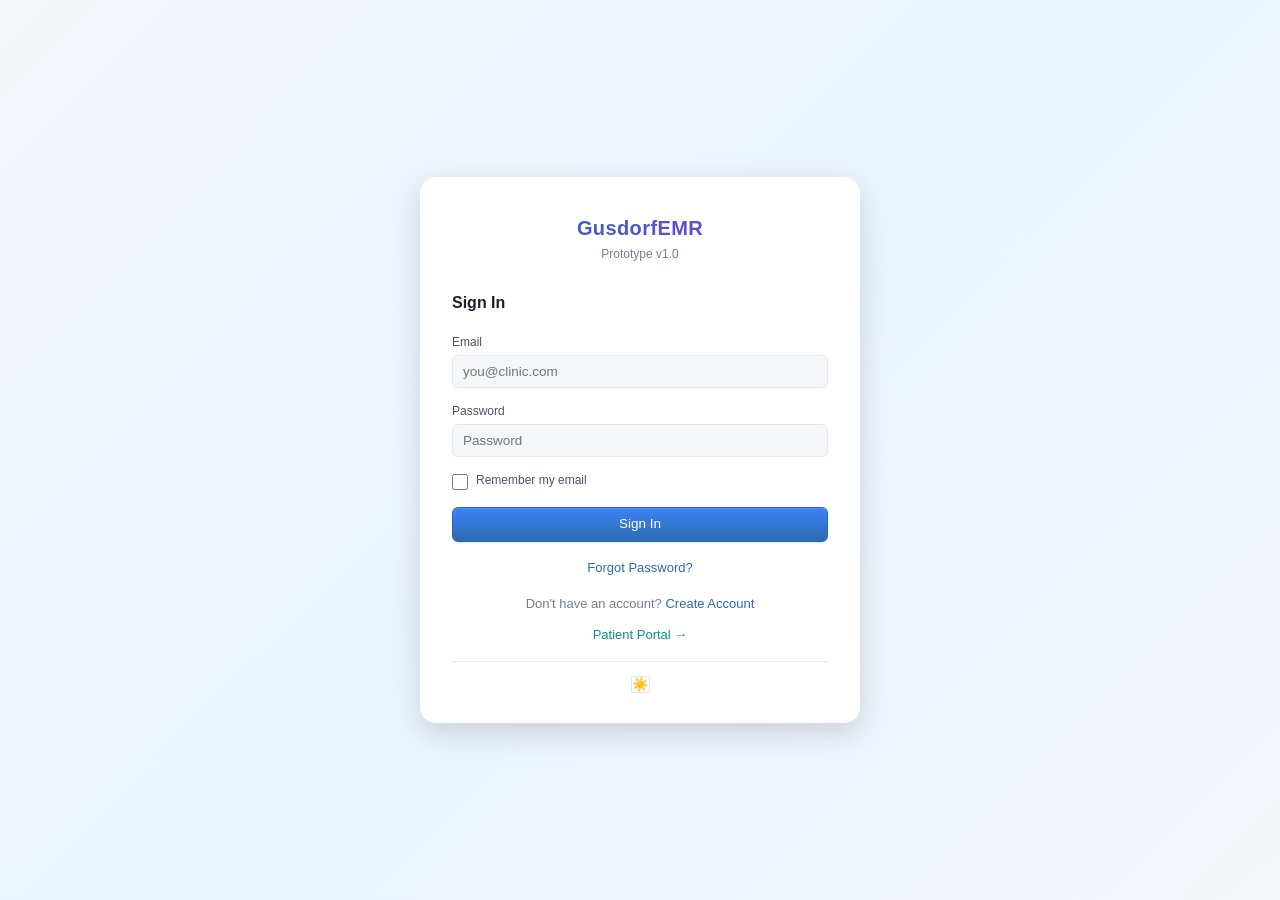
==== commit 71abad19: "Add 32 new modules across 7 feature categories Clinical: order sets, clinical decision support, e-pr" ====
--- a/index.html
+++ b/index.html
@@ -215,6 +215,7 @@
         </a>
         <button class="nav-section-label nav-section-collapsible nav-section-nested" id="my-lists-toggle" aria-expanded="true">My Lists <span class="sidebar-collapse-arrow">▾</span></button>
         <div id="my-lists-body">
+          <div id="sidebar-inpatient-list"></div>
           <div id="sidebar-lists"></div>
           <div id="sidebar-smart-lists"></div>
           <a href="#" class="nav-item nav-item-action" id="nav-new-list" data-nav="new-list">+ New List</a>
@@ -334,6 +335,111 @@
           </svg>
           Unsigned Notes
           <span class="nav-badge" id="notes-badge"></span>
+        </a>
+      </div>
+
+      <!-- Clinical Tools -->
+      <div class="nav-section">
+        <div class="nav-section-header">CLINICAL TOOLS</div>
+        <a href="#order-sets" class="nav-item" data-nav="order-sets" title="Order Sets">
+          <span class="nav-icon">📋</span><span class="nav-label">Order Sets</span>
+        </a>
+        <a href="#cds" class="nav-item" data-nav="cds" title="Clinical Decision Support">
+          <span class="nav-icon">🧠</span><span class="nav-label">CDS Alerts</span>
+        </a>
+        <a href="#e-prescribe" class="nav-item" data-nav="e-prescribe" title="E-Prescribe">
+          <span class="nav-icon">💊</span><span class="nav-label">E-Prescribe</span>
+        </a>
+      </div>
+
+      <!-- Nursing & Inpatient -->
+      <div class="nav-section">
+        <div class="nav-section-header">NURSING</div>
+        <a href="#mar" class="nav-item" data-nav="mar" title="Medication Administration">
+          <span class="nav-icon">💉</span><span class="nav-label">MAR</span>
+        </a>
+        <a href="#nursing-assess" class="nav-item" data-nav="nursing-assess" title="Nursing Assessments">
+          <span class="nav-icon">📝</span><span class="nav-label">Assessments</span>
+        </a>
+        <a href="#care-plans" class="nav-item" data-nav="care-plans" title="Care Plans">
+          <span class="nav-icon">📑</span><span class="nav-label">Care Plans</span>
+        </a>
+        <a href="#io-tracking" class="nav-item" data-nav="io-tracking" title="I/O Tracking">
+          <span class="nav-icon">💧</span><span class="nav-label">I/O Tracking</span>
+        </a>
+        <a href="#bed-board" class="nav-item" data-nav="bed-board" title="Bed Board">
+          <span class="nav-icon">🛏️</span><span class="nav-label">Bed Board</span>
+        </a>
+      </div>
+
+      <!-- Patient Engagement -->
+      <div class="nav-section">
+        <div class="nav-section-header">PATIENT ENGAGEMENT</div>
+        <a href="#check-in" class="nav-item" data-nav="check-in" title="Patient Check-In">
+          <span class="nav-icon">✅</span><span class="nav-label">Check-In</span>
+        </a>
+        <a href="#surveys" class="nav-item" data-nav="surveys" title="Patient Surveys">
+          <span class="nav-icon">📊</span><span class="nav-label">Surveys</span>
+        </a>
+        <a href="#appt-reminders" class="nav-item" data-nav="appt-reminders" title="Appointment Reminders">
+          <span class="nav-icon">🔔</span><span class="nav-label">Reminders</span>
+        </a>
+        <a href="#refill-requests" class="nav-item" data-nav="refill-requests" title="Refill Requests">
+          <span class="nav-icon">🔄</span><span class="nav-label">Refill Requests</span>
+        </a>
+        <a href="#e-visits" class="nav-item" data-nav="e-visits" title="E-Visits">
+          <span class="nav-icon">💻</span><span class="nav-label">E-Visits</span>
+        </a>
+      </div>
+
+      <!-- Revenue Cycle -->
+      <div class="nav-section">
+        <div class="nav-section-header">REVENUE CYCLE</div>
+        <a href="#charge-capture" class="nav-item" data-nav="charge-capture" title="Charge Capture">
+          <span class="nav-icon">💰</span><span class="nav-label">Charge Capture</span>
+        </a>
+        <a href="#denial-mgmt" class="nav-item" data-nav="denial-mgmt" title="Denial Management">
+          <span class="nav-icon">⚠️</span><span class="nav-label">Denials</span>
+        </a>
+        <a href="#patient-billing" class="nav-item" data-nav="patient-billing" title="Patient Billing">
+          <span class="nav-icon">🧾</span><span class="nav-label">Patient Billing</span>
+        </a>
+      </div>
+
+      <!-- Interoperability -->
+      <div class="nav-section">
+        <div class="nav-section-header">INTEROPERABILITY</div>
+        <a href="#external-labs" class="nav-item" data-nav="external-labs" title="External Labs">
+          <span class="nav-icon">🔬</span><span class="nav-label">External Labs</span>
+        </a>
+        <a href="#hie" class="nav-item" data-nav="hie" title="Health Information Exchange">
+          <span class="nav-icon">🔗</span><span class="nav-label">HIE</span>
+        </a>
+        <a href="#ccd-exchange" class="nav-item" data-nav="ccd-exchange" title="CCD Exchange">
+          <span class="nav-icon">📄</span><span class="nav-label">CCD Exchange</span>
+        </a>
+        <a href="#pacs-viewer" class="nav-item" data-nav="pacs-viewer" title="PACS Viewer">
+          <span class="nav-icon">🖼️</span><span class="nav-label">PACS Viewer</span>
+        </a>
+        <a href="#device-integration" class="nav-item" data-nav="device-integration" title="Device Integration">
+          <span class="nav-icon">📡</span><span class="nav-label">Devices</span>
+        </a>
+      </div>
+
+      <!-- Population Health -->
+      <div class="nav-section">
+        <div class="nav-section-header">POPULATION HEALTH</div>
+        <a href="#quality-measures" class="nav-item" data-nav="quality-measures" title="Quality Measures">
+          <span class="nav-icon">📈</span><span class="nav-label">Quality Measures</span>
+        </a>
+        <a href="#registries" class="nav-item" data-nav="registries" title="Disease Registries">
+          <span class="nav-icon">📚</span><span class="nav-label">Registries</span>
+        </a>
+        <a href="#risk-stratification" class="nav-item" data-nav="risk-stratification" title="Risk Stratification">
+          <span class="nav-icon">⚡</span><span class="nav-label">Risk Scores</span>
+        </a>
+        <a href="#panel-mgmt" class="nav-item" data-nav="panel-mgmt" title="Panel Management">
+          <span class="nav-icon">👥</span><span class="nav-label">Panel Mgmt</span>
         </a>
       </div>
 
@@ -388,6 +494,9 @@
       <div id="topbar-meta"></div>
       <div id="topbar-actions"></div>
     </div>
+
+    <!-- Patient tabs (inpatient multi-chart) -->
+    <div id="patient-tab-bar" class="patient-tab-bar hidden"></div>
 
     <!-- Routed content -->
     <div id="app"></div>
@@ -441,6 +550,45 @@
 <script src="views/slicer.js"></script>
 <script src="views/media-letters-reminders.js"></script>
 <script src="views/note-preview-care-everywhere.js"></script>
+<!-- Clinical -->
+<script src="views/order-sets.js"></script>
+<script src="views/cds.js"></script>
+<script src="views/e-prescribe.js"></script>
+<!-- Nursing & Inpatient -->
+<script src="views/mar.js"></script>
+<script src="views/nursing-assess.js"></script>
+<script src="views/care-plans.js"></script>
+<script src="views/io-tracking.js"></script>
+<script src="views/bed-board.js"></script>
+<!-- Patient Engagement -->
+<script src="views/check-in.js"></script>
+<script src="views/surveys.js"></script>
+<script src="views/reminders-appt.js"></script>
+<script src="views/refill-requests.js"></script>
+<script src="views/e-visits.js"></script>
+<!-- Revenue Cycle -->
+<script src="views/coding-assist.js"></script>
+<script src="views/charge-capture.js"></script>
+<script src="views/claim-scrub.js"></script>
+<script src="views/denial-mgmt.js"></script>
+<script src="views/patient-billing.js"></script>
+<!-- Interoperability -->
+<script src="views/external-labs.js"></script>
+<script src="views/hie.js"></script>
+<script src="views/ccd-exchange.js"></script>
+<script src="views/pacs-viewer.js"></script>
+<script src="views/device-integration.js"></script>
+<!-- Population Health -->
+<script src="views/quality-measures.js"></script>
+<script src="views/registries.js"></script>
+<script src="views/risk-stratification.js"></script>
+<script src="views/panel-mgmt.js"></script>
+<!-- Specialty -->
+<script src="views/oncology.js"></script>
+<script src="views/obgyn.js"></script>
+<script src="views/behavioral-health.js"></script>
+<script src="views/pediatrics.js"></script>
+<script src="views/surgery.js"></script>
 <script src="state.js"></script>
 <script src="fhir.js"></script>
 <script src="app.js"></script>
--- a/style.css
+++ b/style.css
@@ -7785,6 +7785,25 @@
   padding: 16px 20px 12px;
   border-bottom: 1px solid var(--border, #e2e8f0);
   flex-shrink: 0;
+  display: flex;
+  align-items: center;
+  justify-content: space-between;
+}
+.right-panel-close {
+  background: none;
+  border: none;
+  cursor: pointer;
+  color: var(--text-muted, #718096);
+  padding: 4px;
+  border-radius: 4px;
+  display: flex;
+  align-items: center;
+  justify-content: center;
+  transition: background 0.15s, color 0.15s;
+}
+.right-panel-close:hover {
+  background: var(--bg-hover, #f7fafc);
+  color: var(--text-primary, #1a202c);
 }
 .right-panel-header h3 {
   font-size: 14px;
@@ -7797,6 +7816,11 @@
   flex: 1;
   overflow-y: auto;
   padding: 16px 20px;
+}
+/* When note writer is active, remove body padding so it fills edge-to-edge */
+#right-panel-body.nw-active {
+  padding: 0;
+  overflow: hidden;
 }
 
 /* Panel sections */
@@ -7970,10 +7994,859 @@
   border-color: var(--accent-blue, #2b6cb0);
 }
 
+/* Right panel note writer — Word-document style */
+.rp-note-writer {
+  padding: 0;
+  display: flex;
+  flex-direction: column;
+  height: 100%;
+}
+
+/* Toolbar */
+.nw-toolbar {
+  display: flex;
+  align-items: center;
+  gap: 4px;
+  padding: 6px 8px;
+  border-bottom: 1px solid var(--border, #e2e8f0);
+  background: var(--surface-2, #f8fafc);
+  flex-shrink: 0;
+  flex-wrap: wrap;
+}
+.nw-toolbar-btn {
+  background: none;
+  border: 1px solid var(--border, #e2e8f0);
+  border-radius: 4px;
+  cursor: pointer;
+  padding: 4px 8px;
+  color: var(--text-secondary, #4a5568);
+  display: inline-flex;
+  align-items: center;
+  gap: 4px;
+  font-size: 11px;
+  font-weight: 500;
+  transition: background 0.15s, color 0.15s;
+  white-space: nowrap;
+}
+.nw-toolbar-btn:hover {
+  background: var(--bg-hover, #edf2f7);
+  color: var(--text-primary, #1a202c);
+}
+.nw-toolbar-select {
+  border: 1px solid var(--border, #e2e8f0);
+  border-radius: 4px;
+  padding: 4px 6px;
+  font-size: 11px;
+  background: var(--bg, #fff);
+  color: var(--text-primary, #1a202c);
+  cursor: pointer;
+  max-width: 130px;
+}
+
+/* Encounter bar */
+.nw-encounter-bar {
+  display: flex;
+  align-items: center;
+  gap: 8px;
+  padding: 4px 10px;
+  font-size: 11px;
+  color: var(--text-muted, #718096);
+  border-bottom: 1px solid var(--border, #e2e8f0);
+  flex-shrink: 0;
+}
+.nw-encounter-label {
+  font-weight: 600;
+  color: var(--text-secondary, #4a5568);
+}
+.nw-encounter-date {
+  font-size: 10px;
+}
+
+/* Document writing surface */
+.nw-doc-surface {
+  flex: 1;
+  display: flex;
+  flex-direction: column;
+  min-height: 0;
+  background: #fff;
+}
+.nw-doc-textarea {
+  flex: 1;
+  width: 100%;
+  border: none;
+  outline: none;
+  resize: none;
+  padding: 16px 14px;
+  font-family: 'Georgia', 'Times New Roman', serif;
+  font-size: 13px;
+  line-height: 1.7;
+  color: var(--text-primary, #1a202c);
+  background: #fff;
+  box-sizing: border-box;
+}
+.nw-doc-textarea::placeholder {
+  color: var(--text-muted, #a0aec0);
+  font-style: italic;
+  font-family: -apple-system, BlinkMacSystemFont, 'Segoe UI', sans-serif;
+  font-size: 12px;
+  line-height: 1.6;
+}
+[data-theme="dark"] .nw-doc-surface,
+[data-theme="dark"] .nw-doc-textarea {
+  background: var(--surface-1, #1a202c);
+}
+
+/* Status bar */
+.nw-status-bar {
+  display: flex;
+  align-items: center;
+  justify-content: space-between;
+  padding: 3px 10px;
+  border-top: 1px solid var(--border, #e2e8f0);
+  background: var(--surface-2, #f8fafc);
+  flex-shrink: 0;
+}
+.nw-status-text {
+  font-size: 10px;
+  font-weight: 600;
+  color: var(--accent-blue, #2b6cb0);
+  text-transform: uppercase;
+  letter-spacing: 0.5px;
+}
+.nw-word-count {
+  font-size: 10px;
+  color: var(--text-muted, #718096);
+}
+
+/* Action buttons */
+.nw-actions {
+  display: flex;
+  gap: 6px;
+  padding: 8px 10px;
+  border-top: 1px solid var(--border, #e2e8f0);
+  flex-shrink: 0;
+}
+.nw-sign-btn {
+  background: var(--accent-green, #38a169) !important;
+  color: #fff !important;
+  border: none !important;
+}
+.nw-sign-btn:hover {
+  background: #2f855a !important;
+}
+
+/* Dot phrase reference table */
+.nw-phrase-ref { max-height: 400px; overflow-y: auto; }
+.nw-phrase-table {
+  width: 100%;
+  border-collapse: collapse;
+  font-size: 12px;
+}
+.nw-phrase-table th {
+  text-align: left;
+  padding: 6px 8px;
+  border-bottom: 2px solid var(--border, #e2e8f0);
+  font-weight: 600;
+  color: var(--text-secondary, #4a5568);
+  font-size: 11px;
+  text-transform: uppercase;
+  letter-spacing: 0.3px;
+}
+.nw-phrase-table td {
+  padding: 5px 8px;
+  border-bottom: 1px solid var(--border, #e2e8f0);
+  color: var(--text-primary, #1a202c);
+}
+.nw-phrase-table code {
+  background: var(--surface-2, #edf2f7);
+  padding: 1px 5px;
+  border-radius: 3px;
+  font-size: 11px;
+  font-weight: 600;
+  color: var(--accent-blue, #2b6cb0);
+}
+
 /* Hide on mobile */
 @media (max-width: 900px) {
   .right-panel { display: none; }
 }
 @media print {
   .right-panel { display: none !important; }
-}
+  .order-queue { display: none !important; }
+}
+
+/* ============================================================
+   Order Queue — floating bottom bar
+   ============================================================ */
+.order-queue {
+  position: fixed;
+  bottom: 0;
+  left: 50%;
+  transform: translateX(-50%);
+  width: 400px;
+  z-index: 190;
+  border-radius: 8px 8px 0 0;
+  overflow: hidden;
+  box-shadow: 0 -2px 12px rgba(0,0,0,0.15);
+  transition: transform 0.3s cubic-bezier(0.16, 1, 0.3, 1);
+}
+.order-queue.empty {
+  transform: translateX(-50%) translateY(100%);
+  pointer-events: none;
+}
+/* .empty is handled in the main .order-queue rule with translateX centering */
+.order-queue-bar {
+  display: flex;
+  align-items: center;
+  justify-content: space-between;
+  padding: 10px 18px;
+  background: #1b2a4a;
+  color: #fff;
+  cursor: pointer;
+  user-select: none;
+}
+.order-queue-bar:hover {
+  background: #243656;
+}
+.order-queue-bar-left {
+  display: flex;
+  align-items: center;
+  gap: 8px;
+}
+.order-queue-icon { font-size: 16px; }
+.order-queue-label { font-size: 13px; font-weight: 600; }
+.order-queue-badge {
+  background: var(--text-muted, #718096);
+  color: #fff;
+  font-size: 11px;
+  font-weight: 700;
+  padding: 1px 7px;
+  border-radius: 10px;
+  min-width: 20px;
+  text-align: center;
+}
+.order-queue-badge.has-orders {
+  background: #fff;
+  color: #1b2a4a;
+}
+.order-queue-toggle {
+  background: none;
+  border: none;
+  color: rgba(255,255,255,0.7);
+  cursor: pointer;
+  padding: 4px;
+  display: flex;
+  align-items: center;
+  transition: transform 0.2s;
+}
+.order-queue.expanded .order-queue-toggle svg {
+  transform: rotate(180deg);
+}
+
+.order-queue-body {
+  max-height: 0;
+  overflow: hidden;
+  background: var(--bg-surface, #fff);
+  border-top: 1px solid var(--border, #e2e8f0);
+  transition: max-height 0.3s cubic-bezier(0.16, 1, 0.3, 1);
+}
+.order-queue.expanded .order-queue-body {
+  max-height: 50vh;
+  overflow-y: auto;
+}
+
+.oq-actions-top {
+  padding: 10px 16px;
+  border-bottom: 1px solid var(--border, #e2e8f0);
+  display: flex;
+  justify-content: flex-end;
+  gap: 8px;
+  background: var(--bg-base, #f8fafc);
+}
+.oq-patient-group {
+  padding: 8px 16px 4px;
+  border-bottom: 1px solid var(--border, #e2e8f0);
+}
+.oq-patient-name {
+  font-size: 12px;
+  font-weight: 700;
+  color: var(--text-primary, #1a202c);
+  margin-bottom: 4px;
+  text-transform: uppercase;
+  letter-spacing: 0.02em;
+}
+.oq-order-row {
+  display: flex;
+  align-items: center;
+  justify-content: space-between;
+  padding: 6px 0;
+  gap: 12px;
+}
+.oq-order-row + .oq-order-row {
+  border-top: 1px solid var(--border-light, #edf2f7);
+}
+.oq-order-info {
+  display: flex;
+  align-items: center;
+  gap: 8px;
+  flex: 1;
+  min-width: 0;
+}
+.oq-order-icon { font-size: 16px; flex-shrink: 0; }
+.oq-order-name {
+  font-size: 13px;
+  font-weight: 600;
+  color: var(--text-primary, #1a202c);
+  white-space: nowrap;
+  overflow: hidden;
+  text-overflow: ellipsis;
+}
+.oq-order-sub {
+  font-size: 11px;
+  color: var(--text-muted, #718096);
+}
+.oq-order-actions {
+  display: flex;
+  gap: 4px;
+  flex-shrink: 0;
+}
+.oq-pri-stat {
+  background: var(--danger, #e53e3e);
+  color: #fff;
+  font-size: 10px;
+  font-weight: 700;
+  padding: 1px 5px;
+  border-radius: 3px;
+  text-transform: uppercase;
+}
+.oq-pri-urgent {
+  background: var(--warning, #dd6b20);
+  color: #fff;
+  font-size: 10px;
+  font-weight: 700;
+  padding: 1px 5px;
+  border-radius: 3px;
+}
+.oq-empty {
+  padding: 20px;
+  text-align: center;
+  color: var(--text-muted, #718096);
+  font-size: 13px;
+}
+
+/* Dark mode */
+body.dark-mode .order-queue-body {
+  background: var(--bg-surface, #1a202c);
+}
+body.dark-mode .oq-actions-top {
+  background: var(--bg-base, #0f1117);
+}
+
+/* Responsive */
+@media (max-width: 768px) {
+  .order-queue { left: 0; }
+}
+
+/* ============================================================
+   Patient Tab Bar
+   ============================================================ */
+.patient-tab-bar {
+  display: flex;
+  align-items: center;
+  gap: 2px;
+  padding: 4px 12px;
+  background: var(--surface-2, #f1f5f9);
+  border-bottom: 1px solid var(--border, #e2e8f0);
+  min-height: 34px;
+  overflow-x: auto;
+}
+.patient-tab-bar.hidden { display: none; }
+.pt-tab {
+  display: flex;
+  align-items: center;
+  gap: 6px;
+  padding: 5px 12px;
+  font-size: 12px;
+  font-weight: 500;
+  color: var(--text-secondary, #4a5568);
+  background: var(--bg, #fff);
+  border: 1px solid var(--border, #e2e8f0);
+  border-bottom: none;
+  border-radius: 6px 6px 0 0;
+  cursor: pointer;
+  white-space: nowrap;
+  max-width: 180px;
+  transition: background 0.15s, color 0.15s;
+}
+.pt-tab:hover { background: var(--bg-hover, #edf2f7); }
+.pt-tab-active {
+  background: var(--bg, #fff);
+  color: var(--text-primary, #1a202c);
+  font-weight: 600;
+  border-color: var(--accent-blue, #2b6cb0);
+  border-bottom: 2px solid var(--bg, #fff);
+  margin-bottom: -1px;
+}
+.pt-tab-name {
+  overflow: hidden;
+  text-overflow: ellipsis;
+}
+.pt-tab-close {
+  background: none;
+  border: none;
+  cursor: pointer;
+  font-size: 14px;
+  color: var(--text-muted, #a0aec0);
+  padding: 0 2px;
+  line-height: 1;
+  border-radius: 3px;
+}
+.pt-tab-close:hover {
+  color: var(--danger, #e53e3e);
+  background: rgba(229,62,62,0.08);
+}
+
+/* ============================================================
+   Inpatient Sign-In Card
+   ============================================================ */
+.ip-signin-card { border-left: 4px solid var(--accent-blue, #2b6cb0); }
+.ip-signin-content {
+  display: flex;
+  align-items: center;
+  gap: 12px;
+  padding: 16px 20px;
+  flex-wrap: wrap;
+}
+.ip-signed-in { background: var(--surface-2, #f8fafc); }
+.ip-signin-icon { font-size: 28px; }
+.ip-signin-title {
+  font-size: 15px;
+  font-weight: 700;
+  color: var(--text-primary, #1a202c);
+}
+.ip-signin-desc {
+  font-size: 12px;
+  color: var(--text-secondary, #4a5568);
+  margin-top: 2px;
+}
+.ip-signin-form {
+  display: flex;
+  gap: 8px;
+  align-items: center;
+  margin-left: auto;
+}
+.ip-signin-form .form-control { width: 140px; }
+
+/* ============================================================
+   Inpatient Sidebar Patient List
+   ============================================================ */
+.ip-sidebar-header {
+  display: flex;
+  align-items: center;
+  justify-content: space-between;
+  padding: 6px 12px;
+  margin-bottom: 4px;
+}
+.ip-sidebar-role-badge {
+  font-size: 10px;
+  font-weight: 700;
+  text-transform: uppercase;
+  letter-spacing: 0.5px;
+  color: #fff;
+  background: var(--accent-blue, #2b6cb0);
+  padding: 2px 8px;
+  border-radius: 10px;
+}
+.ip-sidebar-count {
+  font-size: 11px;
+  color: var(--text-muted, #718096);
+  font-weight: 600;
+}
+.ip-sidebar-prompt {
+  padding: 8px 12px;
+  font-size: 11px;
+  color: var(--text-muted, #718096);
+  font-style: italic;
+}
+.ip-sidebar-patients { display: flex; flex-direction: column; }
+.ip-sidebar-patient {
+  display: flex;
+  align-items: center;
+  justify-content: space-between;
+  padding: 6px 12px 6px 20px;
+  font-size: 12px;
+  color: var(--text-primary, #1a202c);
+  text-decoration: none;
+  border-left: 3px solid transparent;
+  transition: background 0.15s, border-color 0.15s;
+}
+.ip-sidebar-patient:hover {
+  background: var(--bg-hover, #f7fafc);
+}
+.ip-sidebar-patient.active {
+  background: rgba(43,108,176,0.06);
+  border-left-color: var(--accent-blue, #2b6cb0);
+  font-weight: 600;
+}
+.ip-sidebar-patient-name {
+  overflow: hidden;
+  text-overflow: ellipsis;
+  white-space: nowrap;
+}
+.ip-sidebar-patient-mrn {
+  font-size: 10px;
+  color: var(--text-muted, #a0aec0);
+  flex-shrink: 0;
+}
+
+/* ============================================================
+   Shared Handoff (Right Panel)
+   ============================================================ */
+.rp-handoff-field {
+  margin-bottom: 8px;
+}
+.rp-handoff-label {
+  display: block;
+  font-size: 10px;
+  font-weight: 700;
+  text-transform: uppercase;
+  letter-spacing: 0.3px;
+  color: var(--text-muted, #718096);
+  margin-bottom: 3px;
+}
+.rp-handoff-input {
+  font-size: 12px !important;
+  line-height: 1.4 !important;
+  resize: vertical;
+}
+.rp-handoff-meta {
+  font-size: 10px;
+  color: var(--text-muted, #a0aec0);
+  font-style: italic;
+  margin-top: 4px;
+}
+
+/* ============================================================
+   NEW MODULE STYLES — All 7 Feature Categories
+   ============================================================ */
+
+/* ---------- Order Sets ---------- */
+.os-filter-bar { display:flex; gap:8px; flex-wrap:wrap; margin-bottom:16px; align-items:center; }
+.os-cat-btn { padding:6px 14px; border:1px solid var(--border,#ddd); border-radius:20px; background:#fff; cursor:pointer; font-size:13px; transition:all .15s; }
+.os-cat-btn:hover, .os-cat-btn.active { background:var(--primary,#2563eb); color:#fff; border-color:var(--primary,#2563eb); }
+.os-grid { display:grid; grid-template-columns:repeat(auto-fill,minmax(300px,1fr)); gap:16px; }
+.os-card { background:var(--bg-card,#fff); border:1px solid var(--border,#ddd); border-radius:var(--radius,8px); padding:16px; box-shadow:var(--shadow,0 1px 3px rgba(0,0,0,.08)); transition:box-shadow .15s; }
+.os-card:hover { box-shadow:0 4px 12px rgba(0,0,0,.12); }
+.os-card h4 { margin:0 0 6px; }
+.os-card-meta { font-size:12px; color:var(--text-secondary,#666); margin-bottom:8px; }
+.os-item-list { list-style:none; padding:0; margin:8px 0; font-size:13px; }
+.os-item-list li { padding:3px 0; border-bottom:1px solid var(--border,#eee); }
+.os-item-list li:last-child { border-bottom:none; }
+
+/* ---------- CDS Alerts ---------- */
+.cds-summary-row { display:grid; grid-template-columns:repeat(auto-fit,minmax(150px,1fr)); gap:12px; margin-bottom:20px; }
+.cds-summary-card { background:var(--bg-card,#fff); border:1px solid var(--border,#ddd); border-radius:var(--radius,8px); padding:16px; text-align:center; }
+.cds-summary-label { font-size:12px; color:var(--text-secondary,#666); text-transform:uppercase; }
+.cds-summary-value { font-size:28px; font-weight:700; margin-top:4px; }
+.cds-summary-critical { color:#dc3545; }
+.cds-summary-unack { color:#ffc107; }
+.cds-summary-today { color:var(--primary,#2563eb); }
+.cds-summary-total { color:var(--text-primary,#1a1a2e); }
+.cds-section-title { font-size:14px; font-weight:600; padding:8px 0; border-bottom:2px solid var(--border,#ddd); margin:16px 0 8px; }
+.cds-critical-section { border-left:3px solid #dc3545; padding-left:12px; margin-bottom:16px; }
+.cds-critical-title { color:#dc3545; font-weight:600; margin-bottom:8px; }
+.cds-warning-section { border-left:3px solid #ffc107; padding-left:12px; margin-bottom:16px; }
+.cds-warning-title { color:#856404; font-weight:600; margin-bottom:8px; }
+.cds-alert-item { background:var(--bg-card,#fff); border:1px solid var(--border,#ddd); border-radius:var(--radius,8px); padding:12px; margin-bottom:8px; display:flex; align-items:flex-start; gap:10px; }
+.cds-alert-critical { border-left:3px solid #dc3545; }
+.cds-alert-warning { border-left:3px solid #ffc107; }
+.cds-alert-icon { font-size:18px; flex-shrink:0; }
+.cds-alert-content { flex:1; }
+.cds-alert-msg { font-weight:500; margin-bottom:4px; }
+.cds-alert-type-badge { display:inline-block; padding:1px 8px; border-radius:10px; font-size:11px; font-weight:500; background:#e9ecef; }
+.cds-status-pending { color:#856404; }
+.cds-status-ack { color:#155724; }
+.cds-table { width:100%; border-collapse:collapse; }
+.cds-table th, .cds-table td { padding:8px 10px; border-bottom:1px solid var(--border,#eee); text-align:left; font-size:13px; }
+.cds-table th { font-weight:600; background:var(--bg-card,#f8f9fa); }
+.cds-sev-critical { color:#dc3545; font-weight:600; }
+.cds-sev-warning { color:#856404; }
+.cds-breakdown-row { display:flex; gap:12px; margin:12px 0; }
+.cds-breakdown-item { flex:1; background:var(--bg-card,#fff); border:1px solid var(--border,#ddd); border-radius:var(--radius,8px); padding:10px; text-align:center; }
+.cds-breakdown-label { font-size:12px; color:var(--text-secondary,#666); }
+.cds-breakdown-count { font-size:20px; font-weight:700; }
+.cds-alerts-modal { max-height:400px; overflow-y:auto; }
+.cds-msg-cell { max-width:300px; white-space:nowrap; overflow:hidden; text-overflow:ellipsis; }
+.cds-proceed-btn { margin-top:12px; }
+.cds-alert-section { margin-bottom:12px; }
+
+/* ---------- E-Prescribe ---------- */
+.erx-filter-bar { display:flex; gap:8px; flex-wrap:wrap; margin-bottom:16px; align-items:center; }
+.erx-pharm-item { background:var(--bg-card,#fff); border:1px solid var(--border,#ddd); border-radius:var(--radius,8px); padding:12px; margin-bottom:8px; cursor:pointer; }
+.erx-pharm-item:hover { border-color:var(--primary,#2563eb); }
+.erx-pharm-preferred { border-left:3px solid var(--success,#28a745); }
+.erx-suggest-item { padding:8px 12px; border-bottom:1px solid var(--border,#eee); cursor:pointer; font-size:13px; }
+.erx-suggest-item:hover { background:var(--bg-card,#f0f7ff); }
+
+/* ---------- Check-In ---------- */
+.check-in-content { padding:24px; max-width:1000px; margin:0 auto; }
+
+/* ---------- Surveys ---------- */
+.chart-survey-type { display:inline-block; padding:2px 8px; border-radius:10px; font-size:11px; background:#e9ecef; }
+.chart-survey-assign { margin-top:8px; }
+
+/* ---------- Charge Capture ---------- */
+.cc-tab-bar { display:flex; gap:0; border-bottom:2px solid var(--border,#ddd); margin-bottom:20px; }
+.cc-tab { padding:10px 20px; cursor:pointer; font-weight:500; border-bottom:2px solid transparent; margin-bottom:-2px; color:var(--text-secondary,#666); }
+.cc-tab-active, .cc-tab.active { color:var(--primary,#2563eb); border-bottom-color:var(--primary,#2563eb); }
+.cc-cpt-search, .cc-patient-search { width:100%; padding:8px 12px; border:1px solid var(--border,#ddd); border-radius:var(--radius,8px); font-size:14px; }
+.cc-cpt-results, .cc-patient-results { max-height:200px; overflow-y:auto; border:1px solid var(--border,#ddd); border-radius:var(--radius,8px); margin-top:4px; }
+.cc-cpt-detail { padding:8px; border-bottom:1px solid var(--border,#eee); cursor:pointer; font-size:13px; }
+.cc-cpt-detail:hover { background:var(--bg-card,#f0f7ff); }
+.cc-cpt-code { font-weight:600; margin-right:8px; }
+.cc-fee, .cc-icd10, .cc-modifier, .cc-units, .cc-patient-id, .cc-encounter-select { padding:6px 8px; border:1px solid var(--border,#ddd); border-radius:4px; font-size:13px; }
+.cc-save-charge { margin-top:12px; }
+.cc-charges-tbody tr:hover { background:var(--bg-card,#f8f9fa); }
+.cc-pagination { display:flex; justify-content:center; gap:4px; margin-top:12px; }
+
+/* ---------- Coding Assist ---------- */
+.coding-assist-section { margin-bottom:16px; }
+
+/* ---------- Claim Scrub ---------- */
+.scrub-result-card { background:var(--bg-card,#fff); border:1px solid var(--border,#ddd); border-radius:var(--radius,8px); padding:16px; margin-bottom:12px; }
+.scrub-result-header { display:flex; justify-content:space-between; align-items:center; margin-bottom:8px; }
+.scrub-issues-list { list-style:none; padding:0; margin:0; }
+.scrub-issue-item { padding:8px; border-radius:4px; margin-bottom:4px; font-size:13px; display:flex; align-items:flex-start; gap:8px; }
+.scrub-issue-error { background:#f8d7da; color:#721c24; }
+.scrub-issue-warning { background:#fff3cd; color:#856404; }
+
+/* ---------- Denial Management ---------- */
+.denial-mgmt-tabs { display:flex; gap:0; border-bottom:2px solid var(--border,#ddd); margin-bottom:20px; }
+
+/* ---------- Patient Billing ---------- */
+.billing-summary-bar { display:grid; grid-template-columns:repeat(auto-fit,minmax(150px,1fr)); gap:12px; margin-bottom:20px; }
+.billing-toolbar { display:flex; gap:8px; align-items:center; margin-bottom:16px; flex-wrap:wrap; }
+.billing-toolbar-search { flex:1; min-width:200px; padding:8px 12px; border:1px solid var(--border,#ddd); border-radius:var(--radius,8px); }
+.billing-table { width:100%; border-collapse:collapse; }
+.billing-table th, .billing-table td { padding:8px 10px; border-bottom:1px solid var(--border,#eee); text-align:left; font-size:13px; }
+.billing-table th { font-weight:600; background:var(--bg-card,#f8f9fa); }
+.billing-row-clickable { cursor:pointer; }
+.billing-row-clickable:hover { background:var(--bg-card,#f8f9fa); }
+.billing-detail-header { margin-bottom:16px; }
+.billing-detail-section { margin-bottom:12px; }
+.billing-actions-cell { white-space:nowrap; }
+.billing-badge-draft { background:#e9ecef; color:#383d41; padding:2px 8px; border-radius:10px; font-size:11px; }
+.billing-badge-submitted { background:#cce5ff; color:#004085; padding:2px 8px; border-radius:10px; font-size:11px; }
+.billing-badge-accepted { background:#d4edda; color:#155724; padding:2px 8px; border-radius:10px; font-size:11px; }
+.billing-badge-paid { background:#d4edda; color:#155724; padding:2px 8px; border-radius:10px; font-size:11px; font-weight:600; }
+.billing-badge-denied { background:#f8d7da; color:#721c24; padding:2px 8px; border-radius:10px; font-size:11px; }
+.billing-badge-appealed { background:#fff3cd; color:#856404; padding:2px 8px; border-radius:10px; font-size:11px; }
+.billing-search-results { max-height:250px; overflow-y:auto; border:1px solid var(--border,#ddd); border-radius:var(--radius,8px); }
+.billing-search-result-item { padding:8px 12px; border-bottom:1px solid var(--border,#eee); cursor:pointer; font-size:13px; }
+.billing-search-result-item:hover { background:var(--bg-card,#f0f7ff); }
+
+/* ---------- External Labs ---------- */
+.extlab-filter-bar { display:flex; gap:8px; flex-wrap:wrap; margin-bottom:16px; align-items:center; }
+.extlab-table { width:100%; border-collapse:collapse; }
+.extlab-table th, .extlab-table td { padding:8px 10px; border-bottom:1px solid var(--border,#eee); text-align:left; font-size:13px; }
+.extlab-table th { font-weight:600; background:var(--bg-card,#f8f9fa); }
+.extlab-match-row { display:flex; gap:8px; align-items:center; }
+.extlab-empty { text-align:center; padding:40px; color:var(--text-secondary,#666); }
+
+/* ---------- HIE ---------- */
+.hie-header { display:flex; justify-content:space-between; align-items:center; margin-bottom:20px; }
+.hie-record-card { background:var(--bg-card,#fff); border:1px solid var(--border,#ddd); border-radius:var(--radius,8px); padding:12px; margin-bottom:8px; }
+.hie-consent-section { background:#f0f7ff; border:1px solid #b8daff; border-radius:var(--radius,8px); padding:16px; margin-bottom:16px; }
+
+/* ---------- CCD Exchange ---------- */
+.ccd-header-bar { display:flex; justify-content:space-between; align-items:center; margin-bottom:16px; }
+.ccd-header-meta { font-size:13px; color:var(--text-secondary,#666); }
+.ccd-tab-bar { display:flex; gap:0; border-bottom:2px solid var(--border,#ddd); margin-bottom:20px; }
+.ccd-tab { padding:10px 20px; cursor:pointer; font-weight:500; border-bottom:2px solid transparent; margin-bottom:-2px; color:var(--text-secondary,#666); }
+.ccd-tab.active { color:var(--primary,#2563eb); border-bottom-color:var(--primary,#2563eb); }
+.ccd-toolbar { display:flex; gap:8px; margin-bottom:16px; flex-wrap:wrap; }
+.ccd-content { max-width:1000px; margin:0 auto; }
+.ccd-document { background:#fff; border:1px solid var(--border,#ddd); border-radius:var(--radius,8px); padding:24px; margin-bottom:16px; }
+.ccd-header { text-align:center; margin-bottom:16px; border-bottom:2px solid var(--primary,#2563eb); padding-bottom:12px; }
+.ccd-section { margin-bottom:16px; }
+.ccd-section-title { font-size:14px; font-weight:600; color:var(--primary,#2563eb); border-bottom:1px solid var(--border,#eee); padding-bottom:4px; margin-bottom:8px; }
+.ccd-table { width:100%; border-collapse:collapse; margin-bottom:8px; }
+.ccd-table th, .ccd-table td { padding:6px 8px; border:1px solid var(--border,#eee); font-size:12px; text-align:left; }
+.ccd-table th { background:var(--bg-card,#f8f9fa); font-weight:600; }
+.ccd-table-sm th, .ccd-table-sm td { padding:4px 6px; font-size:11px; }
+.ccd-demo-grid { display:grid; grid-template-columns:1fr 1fr; gap:8px; font-size:13px; }
+.ccd-footer { text-align:center; font-size:11px; color:var(--text-secondary,#666); margin-top:16px; }
+.ccd-preview-wrapper { border:1px solid var(--border,#ddd); border-radius:var(--radius,8px); padding:16px; max-height:500px; overflow-y:auto; }
+.ccd-history-list { display:flex; flex-direction:column; gap:8px; }
+.ccd-history-card { background:var(--bg-card,#fff); border:1px solid var(--border,#ddd); border-radius:var(--radius,8px); padding:12px; display:flex; justify-content:space-between; align-items:center; }
+.ccd-history-info { flex:1; }
+.ccd-type-badge { display:inline-block; padding:2px 8px; border-radius:10px; font-size:11px; font-weight:500; }
+.ccd-empty { text-align:center; padding:40px; color:var(--text-secondary,#666); }
+.ccd-empty-note { font-size:13px; margin-top:8px; }
+.ccd-import-textarea { width:100%; min-height:150px; font-family:monospace; font-size:12px; padding:8px; border:1px solid var(--border,#ddd); border-radius:var(--radius,8px); }
+.ccd-import-parsed { margin-top:12px; }
+.ccd-import-preview { max-height:300px; overflow-y:auto; }
+.ccd-import-section { margin-bottom:8px; }
+.ccd-import-section-card { background:var(--bg-card,#f8f9fa); border:1px solid var(--border,#ddd); border-radius:4px; padding:8px; }
+.ccd-toc-form, .ccd-toc-patient, .ccd-toc-document, .ccd-toc-section, .ccd-toc-notes, .ccd-toc-meta { margin-bottom:12px; }
+
+/* ---------- PACS Viewer ---------- */
+.pacs-viewer { display:flex; flex-direction:column; height:calc(100vh - 120px); }
+.pacs-viewer-header { display:flex; justify-content:space-between; align-items:center; padding:8px 16px; background:var(--bg-card,#1a1a2e); border-bottom:1px solid var(--border,#333); }
+.pacs-filter-bar { display:flex; gap:8px; flex-wrap:wrap; padding:8px 16px; background:var(--bg-card,#f8f9fa); }
+.pacs-viewer-main { display:flex; flex:1; overflow:hidden; }
+.pacs-series-panel { width:160px; background:#1a1a2e; overflow-y:auto; border-right:1px solid #333; }
+.pacs-series-thumb { padding:8px; cursor:pointer; border-bottom:1px solid #333; text-align:center; }
+.pacs-series-thumb:hover { background:#2d2d4a; }
+.pacs-series-thumb.active { background:var(--primary,#2563eb); }
+.pacs-viewport { flex:1; background:#000; display:flex; align-items:center; justify-content:center; position:relative; }
+.pacs-canvas { max-width:100%; max-height:100%; }
+.pacs-overlay { position:absolute; color:#0f0; font-size:12px; font-family:monospace; text-shadow:0 0 4px #000; }
+.pacs-overlay-tl { top:8px; left:8px; }
+.pacs-overlay-tr { top:8px; right:8px; text-align:right; }
+.pacs-overlay-bl { bottom:8px; left:8px; }
+.pacs-overlay-br { bottom:8px; right:8px; text-align:right; }
+.pacs-toolbar { display:flex; gap:4px; padding:4px 8px; background:#111; }
+.pacs-tool-btn { padding:4px 10px; background:#333; color:#fff; border:1px solid #555; border-radius:4px; cursor:pointer; font-size:12px; }
+.pacs-tool-btn:hover, .pacs-tool-btn.active { background:var(--primary,#2563eb); border-color:var(--primary,#2563eb); }
+.pacs-report-panel { width:300px; background:var(--bg-card,#fff); border-left:1px solid var(--border,#ddd); padding:12px; overflow-y:auto; }
+.pacs-table { width:100%; border-collapse:collapse; }
+.pacs-table th, .pacs-table td { padding:8px 10px; border-bottom:1px solid var(--border,#eee); text-align:left; font-size:13px; }
+.pacs-table th { font-weight:600; background:var(--bg-card,#f8f9fa); }
+.pacs-slider { width:100%; margin:4px 0; }
+.pacs-slider-label { font-size:11px; color:var(--text-secondary,#999); }
+
+/* ---------- Device Integration ---------- */
+.devint-tab-bar { display:flex; gap:0; border-bottom:2px solid var(--border,#ddd); margin-bottom:20px; }
+.devint-tab { padding:10px 20px; cursor:pointer; font-weight:500; border-bottom:2px solid transparent; margin-bottom:-2px; color:var(--text-secondary,#666); }
+.devint-tab.active { color:var(--primary,#2563eb); border-bottom-color:var(--primary,#2563eb); }
+.devint-grid { display:grid; grid-template-columns:repeat(auto-fill,minmax(300px,1fr)); gap:16px; }
+.devint-device-card { background:var(--bg-card,#fff); border:1px solid var(--border,#ddd); border-radius:var(--radius,8px); padding:16px; }
+.devint-card-header { display:flex; justify-content:space-between; align-items:center; margin-bottom:8px; }
+.devint-card-data { font-size:13px; margin-bottom:8px; }
+.devint-card-actions { display:flex; gap:4px; }
+.devint-waveform { height:60px; background:#111; border-radius:4px; overflow:hidden; }
+.devint-type-badge { display:inline-block; padding:2px 8px; border-radius:10px; font-size:11px; font-weight:500; }
+
+/* ---------- Quality Measures ---------- */
+.qm-container { padding:24px; max-width:1200px; margin:0 auto; }
+.qm-filter-bar { display:flex; gap:8px; flex-wrap:wrap; margin-bottom:16px; align-items:center; }
+.qm-filter-btn { padding:6px 14px; border:1px solid var(--border,#ddd); border-radius:20px; background:#fff; cursor:pointer; font-size:13px; }
+.qm-filter-btn:hover, .qm-filter-btn.active { background:var(--primary,#2563eb); color:#fff; border-color:var(--primary,#2563eb); }
+.qm-measures-grid { display:grid; grid-template-columns:repeat(auto-fill,minmax(300px,1fr)); gap:16px; margin-bottom:20px; }
+.qm-measure-card { background:var(--bg-card,#fff); border:1px solid var(--border,#ddd); border-radius:var(--radius,8px); padding:16px; cursor:pointer; transition:box-shadow .15s; }
+.qm-measure-card:hover { box-shadow:0 4px 12px rgba(0,0,0,.12); }
+.qm-overall-score { font-size:32px; font-weight:700; margin:8px 0; }
+.qm-no-gaps { color:var(--success,#28a745); font-weight:500; }
+.qm-btn-outline { padding:4px 12px; border:1px solid var(--border,#ddd); border-radius:4px; background:#fff; cursor:pointer; font-size:12px; }
+.qm-btn-outline:hover { background:var(--bg-card,#f8f9fa); }
+.qm-drill-panel { margin-top:16px; background:var(--bg-card,#fff); border:1px solid var(--border,#ddd); border-radius:var(--radius,8px); padding:16px; }
+.qm-drill-header { display:flex; justify-content:space-between; align-items:center; margin-bottom:12px; }
+.qm-drill-table { width:100%; border-collapse:collapse; }
+.qm-drill-table th, .qm-drill-table td { padding:8px 10px; border-bottom:1px solid var(--border,#eee); text-align:left; font-size:13px; }
+.qm-drill-table th { font-weight:600; background:var(--bg-card,#f8f9fa); }
+.qm-drill-action { padding:3px 10px; border:1px solid var(--primary,#2563eb); color:var(--primary,#2563eb); border-radius:4px; background:#fff; cursor:pointer; font-size:12px; }
+
+/* ---------- Registries ---------- */
+.reg-container { padding:24px; max-width:1200px; margin:0 auto; }
+.reg-overview { display:grid; grid-template-columns:repeat(auto-fill,minmax(240px,1fr)); gap:16px; margin-bottom:20px; }
+.reg-card { background:var(--bg-card,#fff); border:1px solid var(--border,#ddd); border-radius:var(--radius,8px); padding:16px; cursor:pointer; transition:box-shadow .15s; }
+.reg-card:hover { box-shadow:0 4px 12px rgba(0,0,0,.12); }
+.reg-detail { margin-top:16px; }
+.reg-detail-header { display:flex; justify-content:space-between; align-items:center; margin-bottom:12px; }
+.reg-table-wrap { overflow-x:auto; }
+.reg-table { width:100%; border-collapse:collapse; }
+.reg-table th, .reg-table td { padding:8px 10px; border-bottom:1px solid var(--border,#eee); text-align:left; font-size:13px; }
+.reg-table th { font-weight:600; background:var(--bg-card,#f8f9fa); cursor:pointer; }
+.reg-th-sortable:hover { background:#e9ecef; }
+.reg-name-cell { font-weight:500; cursor:pointer; color:var(--primary,#2563eb); }
+.reg-name-cell:hover { text-decoration:underline; }
+.reg-flag-cell { font-size:12px; }
+.reg-row-flagged { background:#fff8f0; }
+
+/* ---------- Risk Stratification ---------- */
+.risk-container { padding:24px; max-width:1200px; margin:0 auto; }
+.risk-overview { display:grid; grid-template-columns:repeat(auto-fill,minmax(240px,1fr)); gap:16px; margin-bottom:20px; }
+.risk-overview-card { background:var(--bg-card,#fff); border:1px solid var(--border,#ddd); border-radius:var(--radius,8px); padding:16px; text-align:center; }
+.risk-controls { display:flex; gap:8px; margin-bottom:16px; flex-wrap:wrap; }
+.risk-tabs { display:flex; gap:0; border-bottom:2px solid var(--border,#ddd); margin-bottom:16px; }
+.risk-tab { padding:10px 20px; cursor:pointer; font-weight:500; border-bottom:2px solid transparent; margin-bottom:-2px; color:var(--text-secondary,#666); }
+.risk-tab.active { color:var(--primary,#2563eb); border-bottom-color:var(--primary,#2563eb); }
+.risk-list-area { overflow-x:auto; }
+.risk-table { width:100%; border-collapse:collapse; }
+.risk-table th, .risk-table td { padding:8px 10px; border-bottom:1px solid var(--border,#eee); text-align:left; font-size:13px; }
+.risk-table th { font-weight:600; background:var(--bg-card,#f8f9fa); }
+.risk-row:hover { background:var(--bg-card,#f8f9fa); }
+.risk-cat-desc { font-size:12px; color:var(--text-secondary,#666); }
+
+/* ---------- Panel Management ---------- */
+.pm-container { padding:24px; max-width:1200px; margin:0 auto; }
+.pm-stats-section { display:grid; grid-template-columns:repeat(auto-fit,minmax(160px,1fr)); gap:12px; margin-bottom:20px; }
+.pm-outreach-section { margin-bottom:24px; }
+.pm-outreach-cards { display:grid; grid-template-columns:repeat(auto-fill,minmax(280px,1fr)); gap:12px; }
+.pm-outreach-card { background:var(--bg-card,#fff); border:1px solid var(--border,#ddd); border-radius:var(--radius,8px); padding:16px; cursor:pointer; transition:box-shadow .15s; }
+.pm-outreach-card:hover { box-shadow:0 4px 12px rgba(0,0,0,.12); }
+.pm-detail-area { margin-top:16px; }
+.pm-detail-header { display:flex; justify-content:space-between; align-items:center; margin-bottom:12px; }
+.pm-table-wrap { overflow-x:auto; }
+.pm-table { width:100%; border-collapse:collapse; }
+.pm-table th, .pm-table td { padding:8px 10px; border-bottom:1px solid var(--border,#eee); text-align:left; font-size:13px; }
+.pm-table th { font-weight:600; background:var(--bg-card,#f8f9fa); }
+
+/* ---------- Specialty Common ---------- */
+.specialty-record-card { background:var(--bg-card,#fff); border:1px solid var(--border,#ddd); border-radius:var(--radius,8px); margin-bottom:12px; overflow:hidden; }
+.specialty-record-body { padding:12px 16px; }
+.specialty-record-footer { padding:8px 16px; background:var(--bg-card,#f8f9fa); border-top:1px solid var(--border,#eee); display:flex; justify-content:flex-end; gap:8px; }
+.specialty-progress-bar { height:8px; background:#e9ecef; border-radius:4px; overflow:hidden; margin:4px 0; }
+.specialty-progress-bar > div { height:100%; border-radius:4px; transition:width .3s; }
+.specialty-next-treatment { background:#f0f7ff; border:1px solid #b8daff; border-radius:var(--radius,8px); padding:12px; margin-bottom:12px; }
+.chemo-drug-row { display:flex; gap:8px; align-items:center; padding:6px 0; border-bottom:1px solid var(--border,#eee); }
+
+/* ---------- BPA Banner (Clinical Decision Support in Chart) ---------- */
+.bpa-banner { background:linear-gradient(135deg,#fff8e1,#fff3cd); border:1px solid #ffc107; border-radius:var(--radius,8px); margin-bottom:16px; overflow:hidden; }
+.bpa-banner-header { display:flex; justify-content:space-between; align-items:center; padding:10px 16px; border-bottom:1px solid rgba(255,193,7,.3); }
+.bpa-banner-icon { font-size:18px; margin-right:8px; }
+.bpa-banner-items { padding:8px 16px; }
+.bpa-item { display:flex; align-items:flex-start; gap:8px; padding:6px 0; border-bottom:1px solid rgba(255,193,7,.15); }
+.bpa-item:last-child { border-bottom:none; }
+.bpa-item-icon { font-size:14px; flex-shrink:0; margin-top:2px; }
+.bpa-item-content { flex:1; }
+.bpa-item-msg { font-size:13px; font-weight:500; }
+.bpa-item-category { font-size:11px; color:var(--text-secondary,#666); }
+.bpa-item-critical { border-left:3px solid #dc3545; padding-left:8px; }
+.bpa-item-warning { border-left:3px solid #ffc107; padding-left:8px; }
+.bpa-dismiss-btn { padding:2px 8px; border:1px solid var(--border,#ddd); border-radius:4px; background:#fff; cursor:pointer; font-size:11px; }
+.bpa-dismiss-all { padding:4px 12px; border:1px solid var(--border,#ddd); border-radius:4px; background:#fff; cursor:pointer; font-size:12px; }
+
+/* ---------- Shared utility classes for new modules ---------- */
+.summary-stat { background:var(--bg-card,#fff); border:1px solid var(--border,#ddd); border-radius:var(--radius,8px); padding:16px; text-align:center; }
+.summary-stat h4 { margin:0; font-size:12px; color:var(--text-secondary,#666); text-transform:uppercase; }
+.summary-stat .stat-value { font-size:24px; font-weight:700; margin-top:4px; }
+.data-table { width:100%; border-collapse:collapse; }
+.data-table th, .data-table td { padding:8px 10px; border-bottom:1px solid var(--border,#eee); text-align:left; font-size:13px; }
+.data-table th { font-weight:600; background:var(--bg-card,#f8f9fa); }
+.data-table-compact th, .data-table-compact td { padding:4px 8px; font-size:12px; }
+.table-wrap { overflow-x:auto; }
+.pagination-bar { display:flex; justify-content:space-between; align-items:center; padding:8px 0; margin-top:12px; }
+.pagination-info { font-size:13px; color:var(--text-secondary,#666); }
+.form-row { display:flex; gap:12px; margin-bottom:10px; flex-wrap:wrap; }
+.form-row > * { flex:1; min-width:150px; }
+.badge { display:inline-block; padding:2px 8px; border-radius:10px; font-size:11px; font-weight:500; }
+.badge-success { background:#d4edda; color:#155724; }
+.badge-warning { background:#fff3cd; color:#856404; }
+.badge-danger { background:#f8d7da; color:#721c24; }
+.badge-info { background:#cce5ff; color:#004085; }
+.badge-muted { background:#e9ecef; color:#6c757d; }
+.badge-routine { background:#e9ecef; color:#383d41; }
+.text-muted { color:var(--text-secondary,#666); }
+.btn-xs { padding:2px 8px; font-size:11px; }
+.btn-ghost { background:transparent; border:1px solid var(--border,#ddd); color:var(--text-primary,#1a1a2e); }
+.btn-ghost:hover { background:var(--bg-card,#f8f9fa); }
+.checkbox-group { display:flex; flex-wrap:wrap; gap:8px; }
+.checkbox-group label { display:flex; align-items:center; gap:4px; font-size:13px; cursor:pointer; }
+.chart-section { margin-bottom:20px; }
+.chart-section-header { font-size:14px; font-weight:600; margin-bottom:8px; padding-bottom:4px; border-bottom:1px solid var(--border,#eee); }
+.card { background:var(--bg-card,#fff); border:1px solid var(--border,#ddd); border-radius:var(--radius,8px); overflow:hidden; }
+.card-header { padding:12px 16px; background:var(--bg-card,#f8f9fa); border-bottom:1px solid var(--border,#eee); font-weight:600; }
+.card-body { padding:16px; }
+.card-title { margin:0 0 8px; }
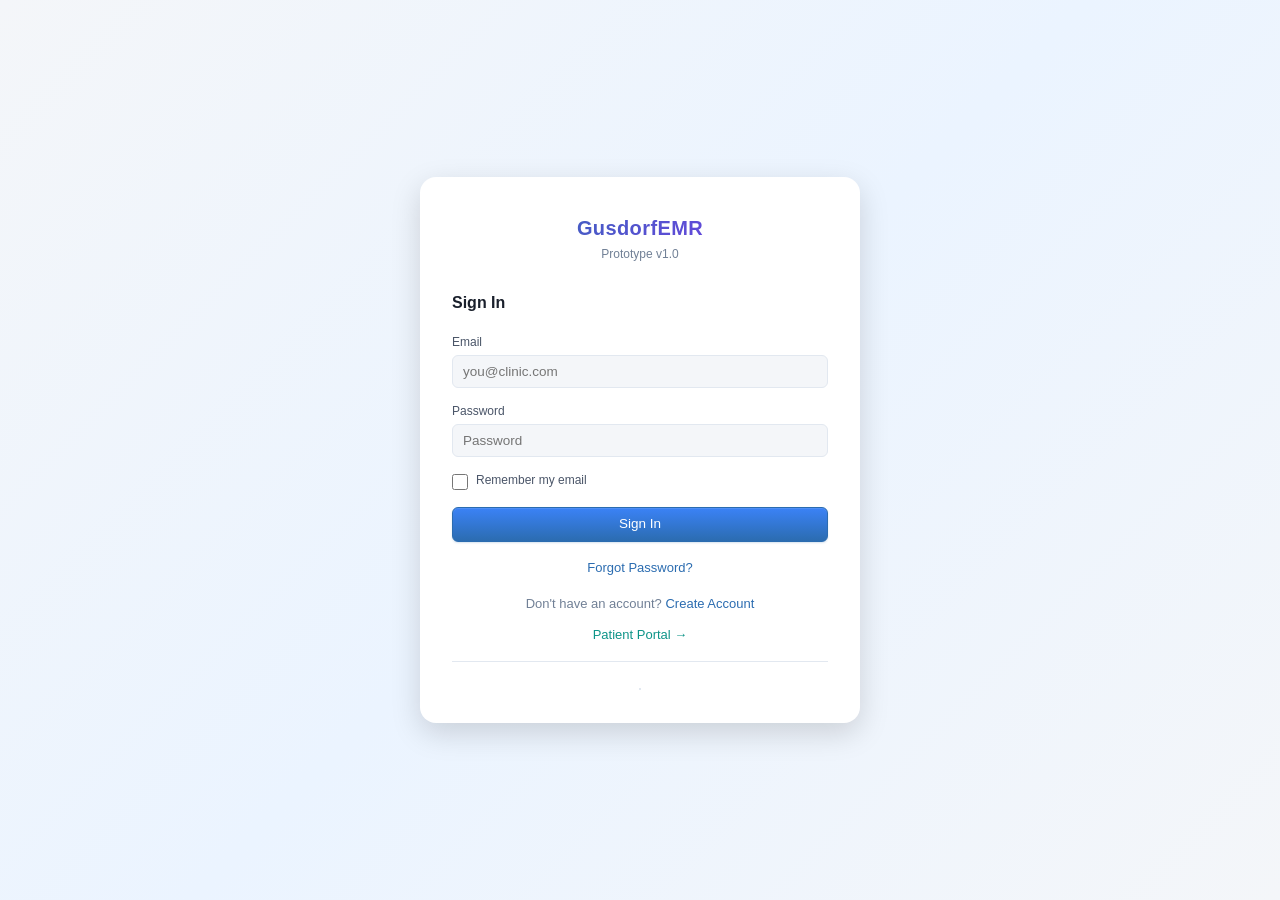
==== commit fd592355: "Remove all emojis from the entire application Stripped emoji characters from all JS, HTML, and CSS f" ====
--- a/index.html
+++ b/index.html
@@ -148,7 +148,7 @@
     </div>
 
     <div class="login-footer">
-      <button id="login-dark-toggle" class="btn-ghost" title="Toggle dark mode" aria-label="Toggle dark mode">☀️</button>
+      <button id="login-dark-toggle" class="btn-ghost" title="Toggle dark mode" aria-label="Toggle dark mode"></button>
     </div>
   </div>
 </div>
@@ -342,13 +342,13 @@
       <div class="nav-section">
         <div class="nav-section-header">CLINICAL TOOLS</div>
         <a href="#order-sets" class="nav-item" data-nav="order-sets" title="Order Sets">
-          <span class="nav-icon">📋</span><span class="nav-label">Order Sets</span>
+          <span class="nav-label">Order Sets</span>
         </a>
         <a href="#cds" class="nav-item" data-nav="cds" title="Clinical Decision Support">
-          <span class="nav-icon">🧠</span><span class="nav-label">CDS Alerts</span>
+          <span class="nav-label">CDS Alerts</span>
         </a>
         <a href="#e-prescribe" class="nav-item" data-nav="e-prescribe" title="E-Prescribe">
-          <span class="nav-icon">💊</span><span class="nav-label">E-Prescribe</span>
+          <span class="nav-label">E-Prescribe</span>
         </a>
       </div>
 
@@ -356,19 +356,19 @@
       <div class="nav-section">
         <div class="nav-section-header">NURSING</div>
         <a href="#mar" class="nav-item" data-nav="mar" title="Medication Administration">
-          <span class="nav-icon">💉</span><span class="nav-label">MAR</span>
+          <span class="nav-label">MAR</span>
         </a>
         <a href="#nursing-assess" class="nav-item" data-nav="nursing-assess" title="Nursing Assessments">
-          <span class="nav-icon">📝</span><span class="nav-label">Assessments</span>
+          <span class="nav-label">Assessments</span>
         </a>
         <a href="#care-plans" class="nav-item" data-nav="care-plans" title="Care Plans">
-          <span class="nav-icon">📑</span><span class="nav-label">Care Plans</span>
+          <span class="nav-label">Care Plans</span>
         </a>
         <a href="#io-tracking" class="nav-item" data-nav="io-tracking" title="I/O Tracking">
-          <span class="nav-icon">💧</span><span class="nav-label">I/O Tracking</span>
+          <span class="nav-label">I/O Tracking</span>
         </a>
         <a href="#bed-board" class="nav-item" data-nav="bed-board" title="Bed Board">
-          <span class="nav-icon">🛏️</span><span class="nav-label">Bed Board</span>
+          <span class="nav-label">Bed Board</span>
         </a>
       </div>
 
@@ -376,19 +376,19 @@
       <div class="nav-section">
         <div class="nav-section-header">PATIENT ENGAGEMENT</div>
         <a href="#check-in" class="nav-item" data-nav="check-in" title="Patient Check-In">
-          <span class="nav-icon">✅</span><span class="nav-label">Check-In</span>
+          <span class="nav-label">Check-In</span>
         </a>
         <a href="#surveys" class="nav-item" data-nav="surveys" title="Patient Surveys">
-          <span class="nav-icon">📊</span><span class="nav-label">Surveys</span>
+          <span class="nav-label">Surveys</span>
         </a>
         <a href="#appt-reminders" class="nav-item" data-nav="appt-reminders" title="Appointment Reminders">
-          <span class="nav-icon">🔔</span><span class="nav-label">Reminders</span>
+          <span class="nav-label">Reminders</span>
         </a>
         <a href="#refill-requests" class="nav-item" data-nav="refill-requests" title="Refill Requests">
-          <span class="nav-icon">🔄</span><span class="nav-label">Refill Requests</span>
+          <span class="nav-label">Refill Requests</span>
         </a>
         <a href="#e-visits" class="nav-item" data-nav="e-visits" title="E-Visits">
-          <span class="nav-icon">💻</span><span class="nav-label">E-Visits</span>
+          <span class="nav-label">E-Visits</span>
         </a>
       </div>
 
@@ -396,13 +396,13 @@
       <div class="nav-section">
         <div class="nav-section-header">REVENUE CYCLE</div>
         <a href="#charge-capture" class="nav-item" data-nav="charge-capture" title="Charge Capture">
-          <span class="nav-icon">💰</span><span class="nav-label">Charge Capture</span>
+          <span class="nav-label">Charge Capture</span>
         </a>
         <a href="#denial-mgmt" class="nav-item" data-nav="denial-mgmt" title="Denial Management">
-          <span class="nav-icon">⚠️</span><span class="nav-label">Denials</span>
+          <span class="nav-label">Denials</span>
         </a>
         <a href="#patient-billing" class="nav-item" data-nav="patient-billing" title="Patient Billing">
-          <span class="nav-icon">🧾</span><span class="nav-label">Patient Billing</span>
+          <span class="nav-label">Patient Billing</span>
         </a>
       </div>
 
@@ -410,19 +410,19 @@
       <div class="nav-section">
         <div class="nav-section-header">INTEROPERABILITY</div>
         <a href="#external-labs" class="nav-item" data-nav="external-labs" title="External Labs">
-          <span class="nav-icon">🔬</span><span class="nav-label">External Labs</span>
+          <span class="nav-label">External Labs</span>
         </a>
         <a href="#hie" class="nav-item" data-nav="hie" title="Health Information Exchange">
-          <span class="nav-icon">🔗</span><span class="nav-label">HIE</span>
+          <span class="nav-label">HIE</span>
         </a>
         <a href="#ccd-exchange" class="nav-item" data-nav="ccd-exchange" title="CCD Exchange">
-          <span class="nav-icon">📄</span><span class="nav-label">CCD Exchange</span>
+          <span class="nav-label">CCD Exchange</span>
         </a>
         <a href="#pacs-viewer" class="nav-item" data-nav="pacs-viewer" title="PACS Viewer">
-          <span class="nav-icon">🖼️</span><span class="nav-label">PACS Viewer</span>
+          <span class="nav-label">PACS Viewer</span>
         </a>
         <a href="#device-integration" class="nav-item" data-nav="device-integration" title="Device Integration">
-          <span class="nav-icon">📡</span><span class="nav-label">Devices</span>
+          <span class="nav-label">Devices</span>
         </a>
       </div>
 
@@ -430,16 +430,16 @@
       <div class="nav-section">
         <div class="nav-section-header">POPULATION HEALTH</div>
         <a href="#quality-measures" class="nav-item" data-nav="quality-measures" title="Quality Measures">
-          <span class="nav-icon">📈</span><span class="nav-label">Quality Measures</span>
+          <span class="nav-label">Quality Measures</span>
         </a>
         <a href="#registries" class="nav-item" data-nav="registries" title="Disease Registries">
-          <span class="nav-icon">📚</span><span class="nav-label">Registries</span>
+          <span class="nav-label">Registries</span>
         </a>
         <a href="#risk-stratification" class="nav-item" data-nav="risk-stratification" title="Risk Stratification">
-          <span class="nav-icon">⚡</span><span class="nav-label">Risk Scores</span>
+          <span class="nav-label">Risk Scores</span>
         </a>
         <a href="#panel-mgmt" class="nav-item" data-nav="panel-mgmt" title="Panel Management">
-          <span class="nav-icon">👥</span><span class="nav-label">Panel Mgmt</span>
+          <span class="nav-label">Panel Mgmt</span>
         </a>
       </div>
 
--- a/style.css
+++ b/style.css
@@ -8850,3 +8850,44 @@
 .card-header { padding:12px 16px; background:var(--bg-card,#f8f9fa); border-bottom:1px solid var(--border,#eee); font-weight:600; }
 .card-body { padding:16px; }
 .card-title { margin:0 0 8px; }
+
+/* ---------- Inline Note Writer (Notes tab) ---------- */
+.inw-wrap {
+  display: flex;
+  flex-direction: column;
+  background: #fff;
+  border: 1px solid var(--border, #ddd);
+  border-radius: var(--radius, 8px);
+  overflow: hidden;
+  box-shadow: var(--shadow, 0 1px 3px rgba(0,0,0,.08));
+}
+.inw-toolbar {
+  border-radius: 0;
+  border-bottom: 1px solid var(--border, #ddd);
+}
+.inw-doc-surface {
+  flex: 1;
+  min-height: 400px;
+}
+.inw-textarea {
+  width: 100%;
+  min-height: 400px;
+  padding: 24px 32px;
+  font-family: Georgia, 'Times New Roman', serif;
+  font-size: 15px;
+  line-height: 1.8;
+  border: none;
+  outline: none;
+  resize: vertical;
+  background: #fafafa;
+  box-sizing: border-box;
+}
+.inw-textarea:focus {
+  background: #fff;
+}
+
+/* ---------- Encounter page chart tab bar ---------- */
+.enc-chart-tabs {
+  margin: 8px 20px 0;
+  border-bottom: 2px solid var(--border, #ddd);
+}
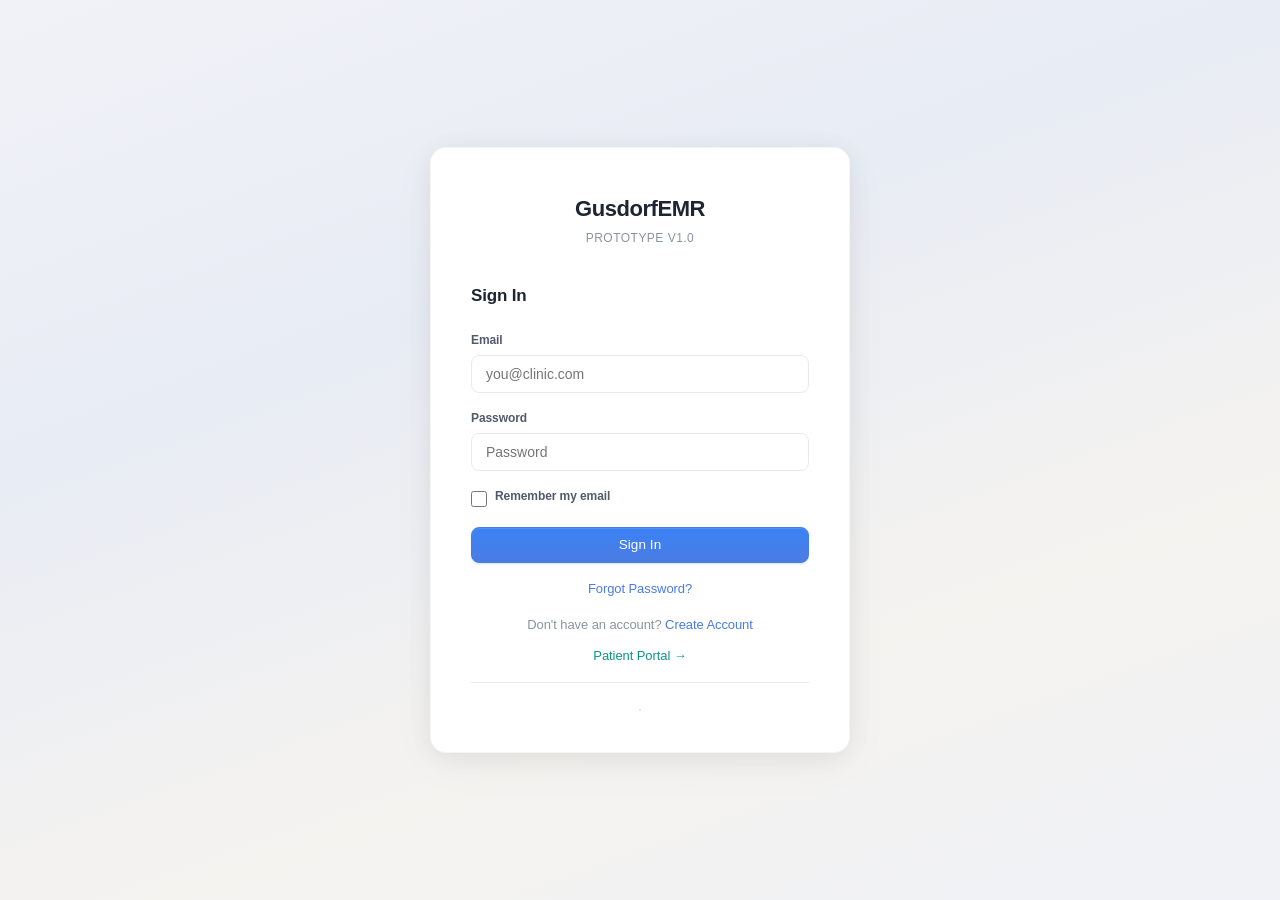
==== commit 0563d044: "Design token enforcement: replace 200+ hardcoded colors with CSS variables Add semantic badge palett" ====
--- a/index.html
+++ b/index.html
@@ -341,46 +341,28 @@
       <!-- Clinical Tools -->
       <div class="nav-section">
         <div class="nav-section-header">CLINICAL TOOLS</div>
-        <a href="#order-sets" class="nav-item" data-nav="order-sets" title="Order Sets">
-          <span class="nav-label">Order Sets</span>
-        </a>
         <a href="#cds" class="nav-item" data-nav="cds" title="Clinical Decision Support">
           <span class="nav-label">CDS Alerts</span>
         </a>
-        <a href="#e-prescribe" class="nav-item" data-nav="e-prescribe" title="E-Prescribe">
-          <span class="nav-label">E-Prescribe</span>
-        </a>
-      </div>
-
-      <!-- Nursing & Inpatient -->
-      <div class="nav-section">
-        <div class="nav-section-header">NURSING</div>
-        <a href="#mar" class="nav-item" data-nav="mar" title="Medication Administration">
-          <span class="nav-label">MAR</span>
-        </a>
-        <a href="#nursing-assess" class="nav-item" data-nav="nursing-assess" title="Nursing Assessments">
-          <span class="nav-label">Assessments</span>
-        </a>
-        <a href="#care-plans" class="nav-item" data-nav="care-plans" title="Care Plans">
-          <span class="nav-label">Care Plans</span>
-        </a>
-        <a href="#io-tracking" class="nav-item" data-nav="io-tracking" title="I/O Tracking">
-          <span class="nav-label">I/O Tracking</span>
-        </a>
         <a href="#bed-board" class="nav-item" data-nav="bed-board" title="Bed Board">
           <span class="nav-label">Bed Board</span>
+        </a>
+      </div>
+
+      <!-- Rehabilitation -->
+      <div class="nav-section">
+        <div class="nav-section-header">REHABILITATION</div>
+        <a href="#physical-therapy" class="nav-item" data-nav="physical-therapy" title="Physical Therapy">
+          <span class="nav-label">Physical Therapy</span>
+        </a>
+        <a href="#speech-therapy" class="nav-item" data-nav="speech-therapy" title="Speech-Language Pathology">
+          <span class="nav-label">Speech Therapy</span>
         </a>
       </div>
 
       <!-- Patient Engagement -->
       <div class="nav-section">
         <div class="nav-section-header">PATIENT ENGAGEMENT</div>
-        <a href="#check-in" class="nav-item" data-nav="check-in" title="Patient Check-In">
-          <span class="nav-label">Check-In</span>
-        </a>
-        <a href="#surveys" class="nav-item" data-nav="surveys" title="Patient Surveys">
-          <span class="nav-label">Surveys</span>
-        </a>
         <a href="#appt-reminders" class="nav-item" data-nav="appt-reminders" title="Appointment Reminders">
           <span class="nav-label">Reminders</span>
         </a>
@@ -493,6 +475,11 @@
       <div id="topbar-title">Loading…</div>
       <div id="topbar-meta"></div>
       <div id="topbar-actions"></div>
+      <!-- WS8h: Notification bell -->
+      <button id="notif-bell" class="btn-ghost" style="position:relative;font-size:18px;padding:6px 10px;" title="Notifications">
+        &#x1f514;
+        <span id="notif-badge" class="badge badge-sm" style="position:absolute;top:0;right:0;background:var(--danger,#dc3545);color:#fff;display:none;font-size:10px;min-width:16px;height:16px;line-height:16px;text-align:center;border-radius:8px;padding:0 4px;">0</span>
+      </button>
     </div>
 
     <!-- Patient tabs (inpatient multi-chart) -->
@@ -521,6 +508,15 @@
 
 <!-- ===== Toast container ===== -->
 <div id="toast-container" aria-live="polite" aria-atomic="false" role="status"></div>
+
+<!-- WS8g: Mobile bottom navigation -->
+<nav class="mobile-bottom-nav" id="mobile-bottom-nav">
+  <a href="#dashboard"><span class="nav-icon">&#x1f465;</span><span>Patients</span></a>
+  <a href="#bed-board"><span class="nav-icon">&#x1f6cf;</span><span>Beds</span></a>
+  <a href="#"><span class="nav-icon">&#x1f4cb;</span><span>Chart</span></a>
+  <a href="#"><span class="nav-icon">&#x1f4dd;</span><span>Orders</span></a>
+  <a href="#"><span class="nav-icon">&#x2630;</span><span>More</span></a>
+</nav>
 
 <!-- ===== Scripts — load order matters ===== -->
 <script src="data.js"></script>
@@ -589,6 +585,8 @@
 <script src="views/behavioral-health.js"></script>
 <script src="views/pediatrics.js"></script>
 <script src="views/surgery.js"></script>
+<script src="views/physical-therapy.js"></script>
+<script src="views/speech-therapy.js"></script>
 <script src="state.js"></script>
 <script src="fhir.js"></script>
 <script src="app.js"></script>
--- a/style.css
+++ b/style.css
@@ -7,70 +7,257 @@
 
 /* ---------- Design tokens ---------- */
 :root {
-  --bg-base:      #f4f6f9;
+  /* Refined palette — warm neutrals with muted accents */
+  --bg-base:      #f7f8fa;
   --bg-surface:   #ffffff;
-  --bg-sidebar:   #1b2a3b;
-  --bg-sidebar-hover: #243547;
-  --bg-sidebar-active: #2b6cb0;
-  --accent-blue:  #2b6cb0;
-  --accent-blue-hover: #2558a0;
-  --accent-blue-light: #ebf4ff;
-  --text-primary: #1a202c;
-  --text-secondary: #4a5568;
-  --text-muted:   #718096;
-  --text-sidebar: #a0aec0;
+  --bg-sidebar:   #1a1f2e;
+  --bg-sidebar-hover: #252b3b;
+  --bg-sidebar-active: #3b5998;
+  --accent-blue:  #4a7ce2;
+  --accent-blue-hover: #3a6ad0;
+  --accent-blue-light: #f0f4fb;
+  --text-primary: #1e2432;
+  --text-secondary: #525a6a;
+  --text-muted:   #8b93a1;
+  --text-sidebar: #98a2b3;
   --text-sidebar-active: #ffffff;
-  --border:       #e2e8f0;
-  --border-focus: #2b6cb0;
-  --danger:       #c53030;
-  --danger-hover: #9b2c2c;
-  --danger-light: #fff5f5;
-  --success:      #276749;
-  --success-light: #f0fff4;
-  --warning:      #c05621;
-  --warning-light: #fffaf0;
-
-  --priority-routine: #718096;
-  --priority-urgent:  #c05621;
-  --priority-stat:    #c53030;
-  --priority-routine-bg: #edf2f7;
-  --priority-urgent-bg:  #fffaf0;
-  --priority-stat-bg:    #fff5f5;
-
-  --status-open:   #2b6cb0;
-  --status-signed: #276749;
-  --status-closed: #718096;
-  --status-open-bg:   #ebf4ff;
-  --status-signed-bg: #f0fff4;
-  --status-closed-bg: #edf2f7;
-
-  --order-pending-color:    #c05621;
-  --order-active-color:     #2b6cb0;
-  --order-completed-color:  #276749;
-  --order-cancelled-color:  #718096;
+  --border:       #e8eaef;
+  --border-focus: #4a7ce2;
+  --danger:       #d04848;
+  --danger-hover: #b53b3b;
+  --danger-light: #fdf2f2;
+  --success:      #2d8659;
+  --success-light: #f0f9f4;
+  --warning:      #c27a30;
+  --warning-light: #fdf8f0;
+
+  --priority-routine: #8b93a1;
+  --priority-urgent:  #c27a30;
+  --priority-stat:    #d04848;
+  --priority-routine-bg: #f2f3f6;
+  --priority-urgent-bg:  #fdf8f0;
+  --priority-stat-bg:    #fdf2f2;
+
+  --status-open:   #3b6db5;
+  --status-signed: #2d8659;
+  --status-closed: #8b93a1;
+  --status-open-bg:   #f0f4fb;
+  --status-signed-bg: #f0f9f4;
+  --status-closed-bg: #f2f3f6;
+
+  --order-pending-color:    #c27a30;
+  --order-active-color:     #3b6db5;
+  --order-completed-color:  #2d8659;
+  --order-cancelled-color:  #8b93a1;
 
   /* webOMR chart-view tokens */
-  --omr-bg-content:       #FFFDE8;
-  --omr-header-color:     #800040;
-  --omr-table-header-bg:  #c0c0c0;
-  --omr-table-alt-row:    #f5f5e8;
-  --omr-table-link:       #0000cc;
-  --omr-subtab-profile:       #d8d0e8;
-  --omr-subtab-problems:      #c8d8c0;
-  --omr-subtab-results:       #d0d098;
-  --omr-subtab-medications:   #d0d0d0;
-  --omr-subtab-notes:         #b4c0d4;
-  --omr-subtab-orders:        #bcd4b8;
-  --omr-subtab-immunizations: #c0e0d0;
-  --omr-subtab-all:           #e0e0e0;
-
-  --sidebar-width: 220px;
-  --topbar-height: 52px;
-  --radius:        6px;
-  --shadow-sm:     0 1px 3px rgba(0,0,0,0.08), 0 1px 2px rgba(0,0,0,0.05);
-  --shadow-md:     0 4px 12px rgba(0,0,0,0.1);
-  --shadow-lg:     0 10px 30px rgba(0,0,0,0.15);
-  --transition:    0.15s ease;
+  --omr-bg-content:       #fdfcf5;
+  --omr-header-color:     #6b3050;
+  --omr-table-header-bg:  #f0eff2;
+  --omr-table-alt-row:    #faf9f4;
+  --omr-table-link:       #3b5fa0;
+  --omr-subtab-profile:       #f5f2fb;
+  --omr-subtab-problems:      #f0f9f4;
+  --omr-subtab-results:       #fdfcf0;
+  --omr-subtab-medications:   #f7f8fa;
+  --omr-subtab-notes:         #f0f4fb;
+  --omr-subtab-orders:        #f0f9f4;
+  --omr-subtab-immunizations: #eefaf5;
+  --omr-subtab-all:           #f7f8fa;
+
+  --sidebar-width: 232px;
+  --topbar-height: 56px;
+  --radius:        8px;
+  --shadow-sm:     0 1px 2px rgba(0,0,0,0.04), 0 1px 4px rgba(0,0,0,0.03);
+  --shadow-md:     0 2px 8px rgba(0,0,0,0.06), 0 4px 16px rgba(0,0,0,0.04);
+  --shadow-lg:     0 8px 24px rgba(0,0,0,0.08), 0 16px 48px rgba(0,0,0,0.06);
+  --transition:    0.2s cubic-bezier(0.25, 0.1, 0.25, 1);
+
+  --font-sans: 'Inter', -apple-system, BlinkMacSystemFont, "Segoe UI", Roboto, "Helvetica Neue", Arial, sans-serif;
+  --font-mono: 'JetBrains Mono', 'SF Mono', Consolas, 'Liberation Mono', monospace;
+  --font-serif: Georgia, 'Times New Roman', serif;
+  --text-xs: 0.6875rem;
+  --text-sm: 0.8125rem;
+  --text-base: 0.9375rem;
+  --text-lg: 1.125rem;
+  --text-xl: 1.375rem;
+  --text-2xl: 1.75rem;
+  --leading-tight: 1.25;
+  --leading-normal: 1.55;
+  --leading-relaxed: 1.75;
+
+  --success-50: #f0f9f4;
+  --danger-50: #fdf2f2;
+  --warning-50: #fdf8f0;
+
+  --accent-surgery: #c44040;
+  --accent-obgyn: #c24878;
+  --accent-nursing: #1a8fa0;
+  --accent-pt: #1a877e;
+  --accent-slp: #7055c0;
+  --accent-cardio: #d06830;
+  --accent-nephro: #5050c0;
+
+  /* ---------- Z-index scale ---------- */
+  --z-base:       1;
+  --z-dropdown:   10;
+  --z-sticky:     30;
+  --z-fixed:      40;
+  --z-sidebar:    100;
+  --z-overlay:    200;
+  --z-modal:      500;
+  --z-modal-backdrop: 499;
+  --z-toast:      1000;
+  --z-tooltip:    1100;
+  --z-skip-link:  10000;
+
+  /* ---------- Semantic badge palette ---------- */
+  --badge-success-bg: #e6f4ec;
+  --badge-success-text: #155724;
+  --badge-success-border: #b7dfc8;
+
+  --badge-warning-bg: #fdf5e6;
+  --badge-warning-text: #856404;
+  --badge-warning-border: #f5deb0;
+
+  --badge-danger-bg: #fce8e8;
+  --badge-danger-text: #721c24;
+  --badge-danger-border: #f3c0c0;
+
+  --badge-info-bg: #e3eefa;
+  --badge-info-text: #004085;
+  --badge-info-border: #b6d0f0;
+
+  --badge-neutral-bg: #edeef0;
+  --badge-neutral-text: #383d41;
+  --badge-neutral-border: #d6d8db;
+
+  --badge-purple-bg: #f0ecf9;
+  --badge-purple-text: #553c9a;
+  --badge-purple-border: #d4c7f0;
+
+  --badge-teal-bg: #e6f6f5;
+  --badge-teal-text: #115e59;
+  --badge-teal-border: #b2dfdb;
+}
+
+/* ---------- Semantic badge utilities ---------- */
+.badge-success, .badge-warning, .badge-danger, .badge-info, .badge-neutral, .badge-purple, .badge-teal {
+  display: inline-block;
+  padding: 2px 8px;
+  border-radius: 4px;
+  font-size: var(--text-xs);
+  font-weight: 600;
+  line-height: 1.5;
+  white-space: nowrap;
+}
+.badge-success { background: var(--badge-success-bg); color: var(--badge-success-text); }
+.badge-warning { background: var(--badge-warning-bg); color: var(--badge-warning-text); }
+.badge-danger  { background: var(--badge-danger-bg);  color: var(--badge-danger-text); }
+.badge-info    { background: var(--badge-info-bg);    color: var(--badge-info-text); }
+.badge-neutral { background: var(--badge-neutral-bg); color: var(--badge-neutral-text); }
+.badge-purple  { background: var(--badge-purple-bg);  color: var(--badge-purple-text); }
+.badge-teal    { background: var(--badge-teal-bg);    color: var(--badge-teal-text); }
+
+/* Bordered variants */
+.badge-success-bordered { background: var(--badge-success-bg); color: var(--badge-success-text); border: 1px solid var(--badge-success-border); }
+.badge-warning-bordered { background: var(--badge-warning-bg); color: var(--badge-warning-text); border: 1px solid var(--badge-warning-border); }
+.badge-danger-bordered  { background: var(--badge-danger-bg);  color: var(--badge-danger-text); border: 1px solid var(--badge-danger-border); }
+.badge-info-bordered    { background: var(--badge-info-bg);    color: var(--badge-info-text); border: 1px solid var(--badge-info-border); }
+.badge-neutral-bordered { background: var(--badge-neutral-bg); color: var(--badge-neutral-text); border: 1px solid var(--badge-neutral-border); }
+.badge-purple-bordered  { background: var(--badge-purple-bg);  color: var(--badge-purple-text); border: 1px solid var(--badge-purple-border); }
+.badge-teal-bordered    { background: var(--badge-teal-bg);    color: var(--badge-teal-text); border: 1px solid var(--badge-teal-border); }
+
+/* Pill variant */
+.badge-pill { border-radius: 999px; padding: 2px 10px; }
+
+/* ---------- Context banners ---------- */
+.context-banner {
+  padding: 10px 14px;
+  border-radius: var(--radius);
+  margin-bottom: 12px;
+  font-size: var(--text-sm);
+  display: flex;
+  align-items: center;
+  gap: 8px;
+}
+.context-banner-pt  { background: #f0fdfa; border: 1px solid #5eead4; color: var(--text-primary); }
+.context-banner-pt .context-banner-icon { color: #0d9488; }
+.context-banner-slp { background: #faf5ff; border: 1px solid #c4b5fd; color: var(--text-primary); }
+.context-banner-slp .context-banner-icon { color: #7c3aed; }
+.context-banner-ob  { background: #fdf4ff; border: 1px solid #e9d5ff; color: var(--text-primary); }
+.context-banner-ob .context-banner-icon  { color: #9333ea; }
+
+/* ---------- Status indicator dots ---------- */
+.status-dot {
+  display: inline-block;
+  width: 8px;
+  height: 8px;
+  border-radius: 50%;
+}
+.status-dot-success { background: var(--success); }
+.status-dot-warning { background: var(--warning); }
+.status-dot-danger  { background: var(--danger); }
+.status-dot-info    { background: var(--accent-blue); }
+.status-dot-neutral { background: var(--text-muted); }
+
+/* ---------- Alert / info boxes ---------- */
+.alert-box {
+  padding: 10px 14px;
+  border-radius: var(--radius);
+  font-size: var(--text-sm);
+  margin-bottom: 8px;
+}
+.alert-box-danger  { background: var(--badge-danger-bg); border: 1px solid var(--badge-danger-border); color: var(--badge-danger-text); }
+.alert-box-warning { background: var(--badge-warning-bg); border: 1px solid var(--badge-warning-border); color: var(--badge-warning-text); }
+.alert-box-success { background: var(--badge-success-bg); border: 1px solid var(--badge-success-border); color: var(--badge-success-text); }
+.alert-box-info    { background: var(--badge-info-bg); border: 1px solid var(--badge-info-border); color: var(--badge-info-text); }
+
+/* ---------- Flex / spacing utilities ---------- */
+.flex        { display: flex; }
+.flex-wrap   { flex-wrap: wrap; }
+.flex-col    { flex-direction: column; }
+.items-center { align-items: center; }
+.justify-between { justify-content: space-between; }
+.gap-4  { gap: 4px; }
+.gap-8  { gap: 8px; }
+.gap-12 { gap: 12px; }
+.gap-16 { gap: 16px; }
+.mb-0  { margin-bottom: 0; }
+.mb-4  { margin-bottom: 4px; }
+.mb-8  { margin-bottom: 8px; }
+.mb-12 { margin-bottom: 12px; }
+.mb-16 { margin-bottom: 16px; }
+.mt-8  { margin-top: 8px; }
+.mt-12 { margin-top: 12px; }
+.mt-16 { margin-top: 16px; }
+
+/* ---------- Text utilities ---------- */
+.text-xs     { font-size: var(--text-xs); }
+.text-sm     { font-size: var(--text-sm); }
+.text-base   { font-size: var(--text-base); }
+.text-lg     { font-size: var(--text-lg); }
+.text-muted  { color: var(--text-muted); }
+.text-secondary { color: var(--text-secondary); }
+.text-success { color: var(--success); }
+.text-warning { color: var(--warning); }
+.text-danger  { color: var(--danger); }
+.font-semibold { font-weight: 600; }
+.font-bold     { font-weight: 700; }
+
+/* ---------- Form fieldset ---------- */
+.form-fieldset {
+  border: 1px solid var(--border);
+  border-radius: var(--radius);
+  padding: 14px 16px;
+  margin-bottom: 12px;
+}
+.form-fieldset legend,
+.form-fieldset-label {
+  font-weight: 600;
+  font-size: var(--text-sm);
+  margin-bottom: 8px;
+  color: var(--text-primary);
 }
 
 /* ---------- Reset & base ---------- */
@@ -78,15 +265,19 @@
 
 html, body {
   height: 100%;
-  font-family: -apple-system, BlinkMacSystemFont, "Segoe UI", Roboto, "Helvetica Neue", Arial, sans-serif;
+  font-family: var(--font-sans);
   font-size: 14px;
   color: var(--text-primary);
   background: var(--bg-base);
-  line-height: 1.5;
-}
-
-a { color: var(--accent-blue); text-decoration: none; }
-a:hover { text-decoration: underline; }
+  line-height: var(--leading-normal);
+  -webkit-font-smoothing: antialiased;
+  -moz-osx-font-smoothing: grayscale;
+  text-rendering: optimizeLegibility;
+  letter-spacing: -0.006em;
+}
+
+a { color: var(--accent-blue); text-decoration: none; transition: color var(--transition); }
+a:hover { color: var(--accent-blue-hover); text-decoration: none; }
 
 /* ---------- App shell layout ---------- */
 #shell {
@@ -104,32 +295,34 @@
   overflow: hidden;
   z-index: 100;
   position: relative;
+  border-right: 1px solid rgba(255,255,255,0.04);
 }
 
 .sidebar-brand {
-  padding: 18px 20px 14px;
-  border-bottom: 1px solid rgba(255,255,255,0.08);
+  padding: 22px 24px 18px;
+  border-bottom: 1px solid rgba(255,255,255,0.06);
 }
 
 .sidebar-brand h1 {
-  font-size: 15px;
+  font-size: 16px;
   font-weight: 700;
   color: #fff;
-  letter-spacing: 0.03em;
+  letter-spacing: 0.01em;
 }
 
 .sidebar-brand span {
   font-size: 11px;
-  color: var(--text-sidebar);
-  letter-spacing: 0.04em;
+  color: rgba(152,162,179,0.6);
+  letter-spacing: 0.03em;
+  font-weight: 400;
 }
 
 /* ---------- Encounter Mode Toggle ---------- */
 .encounter-mode-toggle {
   display: flex;
   gap: 4px;
-  padding: 8px 12px;
-  border-bottom: 1px solid rgba(255,255,255,0.08);
+  padding: 10px 16px;
+  border-bottom: 1px solid rgba(255,255,255,0.06);
 }
 
 .mode-btn {
@@ -138,26 +331,26 @@
   align-items: center;
   justify-content: center;
   gap: 6px;
-  padding: 6px 8px;
+  padding: 7px 8px;
   font-size: 11.5px;
-  font-weight: 600;
-  color: rgba(160,174,192,0.7);
+  font-weight: 550;
+  color: rgba(152,162,179,0.65);
   background: transparent;
-  border: 1px solid rgba(255,255,255,0.08);
-  border-radius: 5px;
+  border: 1px solid rgba(255,255,255,0.06);
+  border-radius: 6px;
   cursor: pointer;
-  transition: background 0.15s, color 0.15s, border-color 0.15s;
+  transition: all var(--transition);
 }
 
 .mode-btn:hover {
-  color: #cbd5e0;
+  color: rgba(200,210,220,0.85);
   background: rgba(255,255,255,0.04);
 }
 
 .mode-btn.active {
   color: #fff;
   background: var(--bg-sidebar-active);
-  border-color: rgba(255,255,255,0.15);
+  border-color: rgba(255,255,255,0.12);
 }
 
 .mode-btn svg { flex-shrink: 0; opacity: 0.8; }
@@ -172,12 +365,12 @@
 }
 
 .nav-section-label {
-  padding: 10px 20px 4px;
+  padding: 18px 24px 6px;
   font-size: 10px;
   font-weight: 600;
   text-transform: uppercase;
-  letter-spacing: 0.08em;
-  color: rgba(160,174,192,0.5);
+  letter-spacing: 0.1em;
+  color: rgba(152,162,179,0.4);
 }
 button.nav-section-label {
   width: 100%;
@@ -188,10 +381,10 @@
   display: flex;
   align-items: center;
   justify-content: space-between;
-  padding-right: 14px;
+  padding-right: 18px;
   font-family: inherit;
 }
-button.nav-section-label:hover { color: rgba(160,174,192,0.75); }
+button.nav-section-label:hover { color: rgba(152,162,179,0.65); }
 button.nav-section-label.nav-section-nested { padding-top: 6px; }
 #sidebar-resize-handle {
   position: absolute;
@@ -212,11 +405,11 @@
 .nav-item {
   display: flex;
   align-items: center;
-  gap: 10px;
-  padding: 9px 20px;
+  gap: 11px;
+  padding: 9px 24px;
   color: var(--text-sidebar);
   font-size: 13.5px;
-  font-weight: 500;
+  font-weight: 450;
   cursor: pointer;
   transition: background var(--transition), color var(--transition);
   text-decoration: none;
@@ -226,27 +419,31 @@
   text-align: left;
   min-width: 0;
   overflow: hidden;
+  letter-spacing: 0.005em;
+  border-radius: 0;
+  margin: 0;
 }
 
 .nav-item:hover {
   background: var(--bg-sidebar-hover);
-  color: #e2e8f0;
+  color: #dce1ea;
   text-decoration: none;
 }
 
 .nav-item.active {
   background: var(--bg-sidebar-active);
   color: var(--text-sidebar-active);
-}
-
-.nav-item svg { flex-shrink: 0; opacity: 0.8; }
+  font-weight: 550;
+}
+
+.nav-item svg { flex-shrink: 0; opacity: 0.65; }
 .nav-item.active svg { opacity: 1; }
 
 .sidebar-footer {
-  padding: 12px 20px;
-  border-top: 1px solid rgba(255,255,255,0.08);
+  padding: 14px 24px;
+  border-top: 1px solid rgba(255,255,255,0.06);
   font-size: 11px;
-  color: rgba(160,174,192,0.4);
+  color: rgba(152,162,179,0.35);
 }
 
 /* ---------- Main column ---------- */
@@ -265,8 +462,8 @@
   border-bottom: 1px solid var(--border);
   display: flex;
   align-items: center;
-  padding: 0 24px;
-  gap: 12px;
+  padding: 0 28px;
+  gap: 16px;
   z-index: 50;
 }
 
@@ -278,6 +475,7 @@
   white-space: nowrap;
   overflow: hidden;
   text-overflow: ellipsis;
+  letter-spacing: -0.01em;
 }
 
 #topbar-meta {
@@ -287,7 +485,7 @@
 
 #topbar-actions {
   display: flex;
-  gap: 8px;
+  gap: 10px;
   align-items: center;
   flex-shrink: 0;
 }
@@ -296,7 +494,7 @@
 #app {
   flex: 1;
   overflow-y: auto;
-  padding: 24px;
+  padding: 28px 32px;
 }
 
 /* ---------- Cards ---------- */
@@ -305,10 +503,11 @@
   border: 1px solid var(--border);
   border-radius: var(--radius);
   box-shadow: var(--shadow-sm);
+  transition: box-shadow var(--transition), border-color var(--transition);
 }
 
 .card-header {
-  padding: 14px 20px;
+  padding: 16px 22px;
   border-bottom: 1px solid var(--border);
   display: flex;
   align-items: center;
@@ -320,46 +519,51 @@
   font-size: 14px;
   font-weight: 600;
   color: var(--text-primary);
-}
-
-.card-body { padding: 20px; }
+  letter-spacing: -0.01em;
+}
+
+.card-body { padding: 22px; }
 
 /* ---------- Buttons ---------- */
 .btn {
   display: inline-flex;
   align-items: center;
-  gap: 6px;
-  padding: 7px 14px;
+  justify-content: center;
+  gap: 7px;
+  padding: 8px 16px;
   border-radius: var(--radius);
   font-size: 13.5px;
   font-weight: 500;
   cursor: pointer;
   border: 1px solid transparent;
-  transition: background var(--transition), border-color var(--transition), color var(--transition), opacity var(--transition);
+  transition: all var(--transition);
   white-space: nowrap;
   line-height: 1.4;
-}
-
-.btn:disabled { opacity: 0.55; cursor: not-allowed; }
+  letter-spacing: 0.005em;
+}
+
+.btn:disabled { opacity: 0.45; cursor: not-allowed; }
 
 .btn-primary {
   background: var(--accent-blue);
   color: #fff;
   border-color: var(--accent-blue);
-}
-.btn-primary:hover:not(:disabled) { background: var(--accent-blue-hover); border-color: var(--accent-blue-hover); }
+  box-shadow: 0 1px 3px rgba(74,124,226,0.2);
+}
+.btn-primary:hover:not(:disabled) { background: var(--accent-blue-hover); border-color: var(--accent-blue-hover); box-shadow: 0 2px 6px rgba(74,124,226,0.25); transform: translateY(-0.5px); }
 
 .btn-secondary {
   background: var(--bg-surface);
   color: var(--text-secondary);
   border-color: var(--border);
 }
-.btn-secondary:hover:not(:disabled) { background: var(--bg-base); }
+.btn-secondary:hover:not(:disabled) { background: var(--bg-base); border-color: #d5d8df; }
 
 .btn-danger {
   background: var(--danger);
   color: #fff;
   border-color: var(--danger);
+  box-shadow: 0 1px 3px rgba(208,72,72,0.2);
 }
 .btn-danger:hover:not(:disabled) { background: var(--danger-hover); border-color: var(--danger-hover); }
 
@@ -368,27 +572,29 @@
   color: var(--text-secondary);
   border-color: transparent;
 }
-.btn-ghost:hover:not(:disabled) { background: var(--bg-base); }
+.btn-ghost:hover:not(:disabled) { background: var(--bg-base); color: var(--text-primary); }
 
 .btn-sm {
-  padding: 4px 10px;
-  font-size: 12px;
+  padding: 5px 12px;
+  font-size: 12.5px;
+  border-radius: 6px;
 }
 
 .btn-success {
   background: var(--success);
   color: #fff;
   border-color: var(--success);
-}
-.btn-success:hover:not(:disabled) { background: #1e5537; }
+  box-shadow: 0 1px 3px rgba(45,134,89,0.2);
+}
+.btn-success:hover:not(:disabled) { background: #257a4e; }
 
 /* ---------- Badges ---------- */
 .badge {
   display: inline-block;
-  padding: 2px 8px;
+  padding: 3px 10px;
   border-radius: 20px;
   font-size: 11px;
-  font-weight: 600;
+  font-weight: 550;
   letter-spacing: 0.02em;
 }
 
@@ -405,10 +611,88 @@
 .badge-completed { background: var(--status-signed-bg);    color: var(--order-completed-color); }
 .badge-cancelled { background: var(--status-closed-bg);    color: var(--order-cancelled-color); }
 
-.badge-medication { background: #e9d8fd; color: #553c9a; }
-.badge-lab        { background: #bee3f8; color: #2a69ac; }
-.badge-imaging    { background: #fbd38d; color: #7b341e; }
-.badge-consult    { background: #c6f6d5; color: #22543d; }
+.badge-medication { background: #ede5f8; color: #5e3da0; }
+.badge-lab        { background: #e2f0fa; color: #2e6a9e; }
+.badge-imaging    { background: #f8ead0; color: #7a4020; }
+.badge-consult    { background: #d8f0e0; color: #286840; }
+
+.badge-sm { font-size: var(--text-xs, 11px); padding: 1px 6px; line-height: 18px; border-radius: 9px; font-weight: 500; display: inline-block; }
+.badge-md { font-size: var(--text-sm, 13px); padding: 2px 8px; line-height: 22px; border-radius: 11px; font-weight: 500; display: inline-block; }
+.badge-lg { font-size: var(--text-base, 15px); padding: 3px 10px; line-height: 26px; border-radius: 13px; font-weight: 500; display: inline-block; }
+
+/* ---------- Section headers ---------- */
+.section-header {
+  margin-top: 32px;
+  margin-bottom: 16px;
+  padding-bottom: 10px;
+  border-bottom: 1px solid var(--border);
+  font-size: var(--text-lg, 18px);
+  font-weight: 600;
+  letter-spacing: -0.015em;
+  color: var(--text-primary);
+}
+.section-header:first-child { margin-top: 0; }
+
+/* ---------- Card elevation hierarchy ---------- */
+.card-flat { box-shadow: none; border: 1px solid var(--border); }
+.card-raised { box-shadow: var(--shadow-sm); }
+.card-floating { box-shadow: var(--shadow-md); }
+
+/* ---------- Content width constraints ---------- */
+.content-constrained { max-width: 1200px; margin-left: auto; margin-right: auto; }
+.content-wide { max-width: 1400px; margin-left: auto; margin-right: auto; }
+
+/* ---------- Form visual clustering ---------- */
+.form-section {
+  background: var(--bg-base);
+  border: 1px solid var(--border);
+  border-radius: var(--radius);
+  padding: 20px;
+  margin-bottom: 20px;
+}
+.form-section-title {
+  font-weight: 600;
+  font-size: var(--text-sm, 13px);
+  text-transform: uppercase;
+  letter-spacing: 0.06em;
+  color: var(--text-muted);
+  margin-bottom: 14px;
+  padding-bottom: 8px;
+  border-bottom: 1px solid var(--border);
+}
+
+/* ---------- Tab panel transition ---------- */
+.tab-panel {
+  animation: tabReveal 150ms ease-out;
+}
+@keyframes tabReveal {
+  from { opacity: 0; transform: translateY(4px); }
+  to { opacity: 1; transform: translateY(0); }
+}
+
+/* ---------- Hover states on data rows ---------- */
+.patient-row:hover,
+.order-row:hover,
+.result-row:hover,
+.encounter-list-item:hover {
+  background: rgba(74,124,226,0.04);
+  transition: background 150ms ease;
+}
+
+/* ---------- Skeleton loading ---------- */
+.skeleton {
+  background: linear-gradient(90deg, var(--bg-base) 25%, var(--border) 50%, var(--bg-base) 75%);
+  background-size: 200% 100%;
+  animation: skeletonShimmer 1.5s ease-in-out infinite;
+  border-radius: var(--radius);
+}
+.skeleton-text { height: 14px; margin-bottom: 8px; border-radius: 4px; }
+.skeleton-title { height: 20px; width: 60%; margin-bottom: 12px; border-radius: 4px; }
+.skeleton-card { height: 80px; margin-bottom: 12px; }
+@keyframes skeletonShimmer {
+  0% { background-position: -200% 0; }
+  100% { background-position: 200% 0; }
+}
 
 /* ---------- Tables ---------- */
 .table-wrap {
@@ -419,17 +703,17 @@
 
 .table {
   width: 100%;
-  min-width: 600px;       /* force scroll rather than squish at narrow widths */
+  min-width: 600px;
   border-collapse: collapse;
   font-size: 13.5px;
 }
 
 .table thead tr {
-  border-bottom: 2px solid var(--border);
+  border-bottom: 1px solid var(--border);
 }
 
 .table th {
-  padding: 10px 14px;
+  padding: 11px 16px;
   text-align: left;
   font-size: 11px;
   font-weight: 600;
@@ -437,17 +721,18 @@
   letter-spacing: 0.06em;
   color: var(--text-muted);
   white-space: nowrap;
+  background: var(--bg-base);
 }
 
 .table td {
-  padding: 10px 14px;
+  padding: 12px 16px;
   border-bottom: 1px solid var(--border);
   vertical-align: middle;
 }
 
 .table tbody tr:last-child td { border-bottom: none; }
 
-.table tbody tr:hover td { background: var(--bg-base); }
+.table tbody tr:hover td { background: rgba(74,124,226,0.03); }
 
 .table-link {
   color: var(--accent-blue);
@@ -458,23 +743,25 @@
   padding: 0;
   font-size: inherit;
   font-family: inherit;
-}
-.table-link:hover { text-decoration: underline; }
+  transition: color var(--transition);
+}
+.table-link:hover { color: var(--accent-blue-hover); text-decoration: none; }
 
 /* ---------- Form elements ---------- */
-.form-group { margin-bottom: 16px; }
+.form-group { margin-bottom: 18px; }
 
 .form-label {
   display: block;
   font-size: 12px;
-  font-weight: 600;
+  font-weight: 550;
   color: var(--text-secondary);
-  margin-bottom: 5px;
+  margin-bottom: 6px;
+  letter-spacing: 0.01em;
 }
 
 .form-control {
   width: 100%;
-  padding: 8px 10px;
+  padding: 9px 12px;
   border: 1px solid var(--border);
   border-radius: var(--radius);
   font-size: 13.5px;
@@ -488,7 +775,7 @@
 .form-control:focus {
   outline: none;
   border-color: var(--border-focus);
-  box-shadow: 0 0 0 3px rgba(43,108,176,0.12);
+  box-shadow: 0 0 0 3px rgba(74,124,226,0.1);
 }
 
 .form-control:disabled {
@@ -497,32 +784,39 @@
   cursor: not-allowed;
 }
 
-select.form-control { cursor: pointer; }
+select.form-control {
+  cursor: pointer;
+  appearance: none;
+  background-image: url("data:image/svg+xml,%3Csvg xmlns='http://www.w3.org/2000/svg' width='12' height='12' viewBox='0 0 24 24' fill='none' stroke='%238b93a1' stroke-width='2.5' stroke-linecap='round' stroke-linejoin='round'%3E%3Cpolyline points='6 9 12 15 18 9'/%3E%3C/svg%3E");
+  background-repeat: no-repeat;
+  background-position: right 10px center;
+  padding-right: 32px;
+}
 
 /* ---------- Note textareas ---------- */
-.note-section { margin-bottom: 20px; }
+.note-section { margin-bottom: 22px; }
 
 .note-section-label {
   font-size: 11px;
-  font-weight: 700;
+  font-weight: 600;
   text-transform: uppercase;
   letter-spacing: 0.1em;
   color: var(--text-muted);
-  margin-bottom: 6px;
+  margin-bottom: 8px;
 }
 
 .note-textarea {
   width: 100%;
-  padding: 10px 12px;
+  padding: 12px 14px;
   border: 1px solid var(--border);
   border-radius: var(--radius);
-  font-size: 13.5px;
+  font-size: 14px;
   font-family: inherit;
   color: var(--text-primary);
   background: var(--bg-surface);
   resize: vertical;
   min-height: 140px;
-  line-height: 1.6;
+  line-height: 1.65;
   transition: border-color var(--transition), box-shadow var(--transition);
 }
 
@@ -531,7 +825,7 @@
 .note-textarea:focus {
   outline: none;
   border-color: var(--border-focus);
-  box-shadow: 0 0 0 3px rgba(43,108,176,0.12);
+  box-shadow: 0 0 0 3px rgba(74,124,226,0.08);
 }
 
 .note-textarea:disabled {
@@ -560,31 +854,45 @@
 .modal-backdrop {
   position: fixed;
   inset: 0;
-  background: rgba(0,0,0,0.45);
+  background: rgba(15,18,28,0.35);
+  backdrop-filter: blur(4px);
+  -webkit-backdrop-filter: blur(4px);
   z-index: 200;
   display: flex;
   align-items: center;
   justify-content: center;
-  padding: 20px;
+  padding: 24px;
 }
 
 .modal-backdrop.hidden { display: none; }
 
 .modal {
   background: var(--bg-surface);
-  border-radius: 8px;
-  box-shadow: var(--shadow-lg);
+  border-radius: 12px;
+  box-shadow: 0 8px 32px rgba(0,0,0,0.08), 0 24px 64px rgba(0,0,0,0.06);
   width: 100%;
   max-width: 540px;
-  max-height: 90vh;
+  max-height: 88vh;
   display: flex;
   flex-direction: column;
-}
-
-.modal-lg { max-width: 680px; }
+  animation: modalIn 250ms cubic-bezier(0.16, 1, 0.3, 1);
+}
+@keyframes modalIn {
+  from { opacity: 0; transform: scale(0.97) translateY(6px); }
+  to { opacity: 1; transform: scale(1) translateY(0); }
+}
+.modal-backdrop:not(.hidden) {
+  animation: backdropIn 200ms ease-out;
+}
+@keyframes backdropIn {
+  from { opacity: 0; }
+  to { opacity: 1; }
+}
+
+.modal-lg { max-width: 700px; }
 
 .modal-header {
-  padding: 18px 22px 14px;
+  padding: 20px 24px 16px;
   border-bottom: 1px solid var(--border);
   display: flex;
   align-items: center;
@@ -592,9 +900,10 @@
 }
 
 .modal-title {
-  font-size: 15px;
+  font-size: 16px;
   font-weight: 600;
   color: var(--text-primary);
+  letter-spacing: -0.01em;
 }
 
 .modal-close {
@@ -602,57 +911,78 @@
   border: none;
   color: var(--text-muted);
   cursor: pointer;
-  padding: 4px;
-  border-radius: 4px;
+  padding: 6px;
+  border-radius: 6px;
   display: flex;
   align-items: center;
   justify-content: center;
-  transition: background var(--transition), color var(--transition);
+  transition: all var(--transition);
 }
 .modal-close:hover { background: var(--bg-base); color: var(--text-primary); }
 
 .modal-body {
-  padding: 20px 22px;
+  padding: 22px 24px;
   overflow-y: auto;
   flex: 1;
 }
 
 .modal-footer {
-  padding: 14px 22px;
+  padding: 16px 24px;
   border-top: 1px solid var(--border);
   display: flex;
   justify-content: flex-end;
-  gap: 8px;
+  gap: 10px;
 }
 
 /* ---------- Toast ---------- */
 #toast-container {
   position: fixed;
-  bottom: 24px;
-  right: 24px;
+  bottom: 28px;
+  right: 28px;
   z-index: 99999;
   display: flex;
   flex-direction: column;
-  gap: 8px;
+  gap: 10px;
   pointer-events: none;
 }
 
 .toast {
   background: var(--text-primary);
   color: #fff;
-  padding: 11px 16px;
-  border-radius: var(--radius);
+  padding: 12px 18px;
+  border-radius: 10px;
   font-size: 13px;
-  box-shadow: var(--shadow-md);
-  max-width: 320px;
+  font-weight: 450;
+  box-shadow: 0 4px 16px rgba(0,0,0,0.12), 0 8px 32px rgba(0,0,0,0.08);
+  max-width: 340px;
   pointer-events: auto;
-  animation: toastIn 0.2s ease;
+  animation: toastSlideIn 350ms cubic-bezier(0.16, 1, 0.3, 1);
+  position: relative;
+  overflow: hidden;
+  letter-spacing: 0.005em;
 }
 
 .toast.toast-success { background: var(--success); }
 .toast.toast-error   { background: var(--danger); }
 .toast.toast-warning { background: var(--warning); }
 
+@keyframes toastSlideIn {
+  from { opacity: 0; transform: translateY(8px) scale(0.96); }
+  to { opacity: 1; transform: translateY(0) scale(1); }
+}
+.toast-progress {
+  position: absolute;
+  bottom: 0;
+  left: 0;
+  height: 2px;
+  background: rgba(255,255,255,0.35);
+  animation: toastProgress 4s linear forwards;
+}
+@keyframes toastProgress {
+  from { width: 100%; }
+  to { width: 0%; }
+}
+
 @keyframes toastIn {
   from { opacity: 0; transform: translateY(8px); }
   to   { opacity: 1; transform: translateY(0); }
@@ -662,21 +992,22 @@
 .search-bar {
   display: flex;
   align-items: center;
-  gap: 8px;
+  gap: 10px;
   background: var(--bg-base);
   border: 1px solid var(--border);
   border-radius: var(--radius);
-  padding: 0 10px;
-  transition: border-color var(--transition), box-shadow var(--transition);
+  padding: 0 14px;
+  transition: border-color var(--transition), box-shadow var(--transition), background var(--transition);
 }
 .search-bar:focus-within {
   border-color: var(--border-focus);
-  box-shadow: 0 0 0 3px rgba(43,108,176,0.12);
+  box-shadow: 0 0 0 3px rgba(74,124,226,0.08);
+  background: var(--bg-surface);
 }
 .search-bar input {
   border: none;
   background: transparent;
-  padding: 7px 0;
+  padding: 9px 0;
   font-size: 13.5px;
   font-family: inherit;
   flex: 1;
@@ -685,16 +1016,16 @@
 }
 .search-bar input:focus { outline: none; }
 .search-bar input::placeholder { color: var(--text-muted); }
-.search-bar svg { color: var(--text-muted); flex-shrink: 0; }
+.search-bar svg { color: var(--text-muted); flex-shrink: 0; opacity: 0.6; }
 
 /* ---------- Encounter context bar (sticky) ---------- */
 .encounter-context-bar {
   background: var(--bg-surface);
   border-bottom: 1px solid var(--border);
-  padding: 10px 24px;
-  display: flex;
-  align-items: center;
-  gap: 16px;
+  padding: 12px 28px;
+  display: flex;
+  align-items: center;
+  gap: 18px;
   font-size: 13px;
   position: sticky;
   top: 0;
@@ -723,15 +1054,15 @@
 .signed-banner {
   display: flex;
   align-items: center;
-  gap: 10px;
+  gap: 12px;
   background: var(--success-light);
-  border: 1px solid var(--border);
+  border: 1px solid rgba(45,134,89,0.15);
   border-radius: var(--radius);
-  padding: 12px 16px;
+  padding: 14px 18px;
   color: var(--success);
   font-size: 13px;
   font-weight: 500;
-  margin-bottom: 20px;
+  margin-bottom: 22px;
 }
 
 /* ---------- Sign note inline area ---------- */
@@ -792,7 +1123,7 @@
 }
 .note-section-wrap:last-child { border-bottom: none; }
 .note-section-header {
-  padding: 10px 14px;
+  padding: 11px 16px;
   font-weight: 600;
   font-size: 13px;
   color: var(--text-primary);
@@ -801,10 +1132,11 @@
   background: var(--bg-base);
   display: flex;
   align-items: center;
-  gap: 6px;
-  transition: background 0.15s;
-}
-.note-section-header:hover { background: #edf2f7; }
+  gap: 8px;
+  transition: background var(--transition);
+  letter-spacing: 0.005em;
+}
+.note-section-header:hover { background: #eef0f5; }
 .note-section-chevron {
   font-size: 10px;
   color: var(--text-muted);
@@ -933,8 +1265,8 @@
 }
 
 @media (max-width: 1100px) {
-  :root { --sidebar-width: 200px; }
-  #app { padding: 20px; }
+  :root { --sidebar-width: 210px; }
+  #app { padding: 22px; }
   /* Drop cc column; keep date | visit | provider | status | actions (5 cols) */
   .enc-tab-item {
     grid-template-columns: 120px 1fr 140px 80px auto;
@@ -947,10 +1279,10 @@
   .orders-layout { grid-template-columns: 1fr; }
 
   /* Sidebar narrower */
-  :root { --sidebar-width: 180px; }
+  :root { --sidebar-width: 190px; }
 
   /* App padding */
-  #app { padding: 14px 16px; }
+  #app { padding: 16px 18px; }
 
   /* Summary bar: 2 cols */
   .dashboard-summary-bar { grid-template-columns: 1fr 1fr; }
@@ -980,23 +1312,23 @@
   display: grid;
   grid-template-columns: 1fr 1fr;
   gap: 10px;
-  margin-bottom: 18px;
+  margin-bottom: 20px;
 }
 
 .order-type-card {
-  padding: 14px;
-  border: 2px solid var(--border);
+  padding: 16px;
+  border: 1.5px solid var(--border);
   border-radius: var(--radius);
   cursor: pointer;
   text-align: center;
-  transition: border-color var(--transition), background var(--transition);
+  transition: all var(--transition);
   background: var(--bg-surface);
 }
 
-.order-type-card:hover  { border-color: var(--accent-blue); background: var(--accent-blue-light); }
-.order-type-card.active { border-color: var(--accent-blue); background: var(--accent-blue-light); }
-
-.order-type-card .type-icon { font-size: 22px; margin-bottom: 4px; }
+.order-type-card:hover  { border-color: var(--accent-blue); background: var(--accent-blue-light); transform: translateY(-1px); }
+.order-type-card.active { border-color: var(--accent-blue); background: var(--accent-blue-light); box-shadow: 0 0 0 3px rgba(74,124,226,0.08); }
+
+.order-type-card .type-icon { font-size: 22px; margin-bottom: 6px; }
 .order-type-card .type-name { font-size: 12px; font-weight: 600; color: var(--text-secondary); }
 
 /* Priority pills */
@@ -1187,55 +1519,57 @@
 }
 
 .patient-avatar {
-  width: 52px;
-  height: 52px;
+  width: 48px;
+  height: 48px;
   border-radius: 50%;
   background: var(--accent-blue-light);
   color: var(--accent-blue);
-  font-size: 18px;
-  font-weight: 700;
+  font-size: 17px;
+  font-weight: 600;
   display: flex;
   align-items: center;
   justify-content: center;
   flex-shrink: 0;
-}
-
-.patient-info h2 { font-size: 20px; font-weight: 700; color: var(--text-primary); }
-.patient-info .mrn { font-size: 12px; color: var(--text-muted); }
+  letter-spacing: 0.02em;
+}
+
+.patient-info h2 { font-size: 20px; font-weight: 650; color: var(--text-primary); letter-spacing: -0.015em; }
+.patient-info .mrn { font-size: 12px; color: var(--text-muted); letter-spacing: 0.02em; }
 
 .demo-grid {
   display: grid;
   grid-template-columns: repeat(auto-fill, minmax(160px, 1fr));
-  gap: 12px 24px;
-  margin-top: 16px;
+  gap: 14px 28px;
+  margin-top: 18px;
 }
 
 .demo-item .demo-label {
-  font-size: 11px;
+  font-size: 10.5px;
   font-weight: 600;
   text-transform: uppercase;
-  letter-spacing: 0.06em;
+  letter-spacing: 0.08em;
   color: var(--text-muted);
-  margin-bottom: 2px;
+  margin-bottom: 3px;
 }
 
 .demo-item .demo-val {
   font-size: 13.5px;
   color: var(--text-primary);
+  font-weight: 450;
 }
 
 /* ---------- Encounter timeline ---------- */
 .encounter-list-item {
-  padding: 12px 16px;
+  padding: 14px 18px;
   border-bottom: 1px solid var(--border);
   display: flex;
   align-items: center;
-  gap: 12px;
+  gap: 14px;
   cursor: pointer;
   transition: background var(--transition);
 }
 .encounter-list-item:last-child { border-bottom: none; }
-.encounter-list-item:hover { background: var(--bg-base); }
+.encounter-list-item:hover { background: rgba(74,124,226,0.03); }
 
 .encounter-list-item .enc-date {
   font-size: 12px;
@@ -1250,13 +1584,13 @@
 /* ---------- Empty state ---------- */
 .empty-state {
   text-align: center;
-  padding: 48px 24px;
+  padding: 56px 32px;
   color: var(--text-muted);
 }
 
-.empty-state-icon { font-size: 36px; margin-bottom: 12px; }
-.empty-state-title { font-size: 15px; font-weight: 600; color: var(--text-secondary); margin-bottom: 6px; }
-.empty-state-body  { font-size: 13px; }
+.empty-state-icon { font-size: 32px; margin-bottom: 16px; opacity: 0.5; }
+.empty-state-title { font-size: 16px; font-weight: 600; color: var(--text-secondary); margin-bottom: 8px; letter-spacing: -0.01em; }
+.empty-state-body  { font-size: 13.5px; line-height: 1.6; max-width: 360px; margin: 0 auto; }
 
 /* ---------- Utility ---------- */
 .flex       { display: flex; }
@@ -1330,24 +1664,25 @@
 
 .confirm-box {
   background: var(--bg-surface);
-  border-radius: 8px;
-  box-shadow: var(--shadow-lg);
-  padding: 24px;
+  border-radius: 14px;
+  box-shadow: 0 8px 32px rgba(0,0,0,0.08), 0 24px 64px rgba(0,0,0,0.06);
+  padding: 28px;
   max-width: 400px;
   width: 100%;
 }
 
 .confirm-box h3 {
-  font-size: 16px;
-  font-weight: 600;
-  margin-bottom: 10px;
+  font-size: 17px;
+  font-weight: 600;
+  margin-bottom: 12px;
+  letter-spacing: -0.01em;
 }
 
 .confirm-box p {
-  font-size: 13.5px;
+  font-size: 14px;
   color: var(--text-secondary);
-  margin-bottom: 20px;
-  line-height: 1.5;
+  margin-bottom: 24px;
+  line-height: 1.6;
 }
 
 .confirm-box-actions {
@@ -1369,52 +1704,55 @@
   align-items: flex-end;
   background: var(--bg-surface);
   border-bottom: 1px solid var(--border);
-  padding: 0 4px;
+  padding: 0 8px;
   position: sticky;
   top: 0;
   z-index: 35;
-  gap: 2px;
+  gap: 1px;
   overflow-x: auto;
-  scrollbar-width: none;       /* Firefox */
-  -ms-overflow-style: none;    /* IE/Edge */
-}
-.chart-tab-bar::-webkit-scrollbar { display: none; } /* Chrome/Safari */
+  scrollbar-width: none;
+  -ms-overflow-style: none;
+}
+.chart-tab-bar::-webkit-scrollbar { display: none; }
 
 .chart-tab {
   display: inline-flex;
   align-items: center;
   gap: 5px;
-  padding: 5px 14px;
+  padding: 7px 16px;
   font-size: 12px;
   font-weight: 500;
+  color: var(--text-secondary);
+  border: 1px solid transparent;
+  border-bottom: none;
+  background: transparent;
+  cursor: pointer;
+  border-radius: 6px 6px 0 0;
+  text-decoration: none;
+  transition: all var(--transition);
+  white-space: nowrap;
+  margin-bottom: -1px;
+  letter-spacing: 0.005em;
+}
+.chart-tab:hover { background: var(--bg-base); color: var(--text-primary); text-decoration: none; }
+.chart-tab.active {
+  background: var(--bg-surface);
+  font-weight: 600;
   color: var(--text-primary);
   border: 1px solid var(--border);
-  border-bottom: none;
-  background: var(--bg-base);
-  cursor: pointer;
-  border-radius: 3px 3px 0 0;
-  text-decoration: none;
-  transition: background var(--transition);
-  white-space: nowrap;
-  margin-bottom: -1px;
-}
-.chart-tab:hover { background: var(--bg-surface); text-decoration: none; }
-.chart-tab.active {
-  background: var(--bg-surface);
-  font-weight: 700;
   border-bottom: 1px solid var(--bg-surface);
   z-index: 1;
 }
 
 /* Color-coded chart tabs via data-omr-color */
-.chart-tab[data-omr-color="overview"]  { background: #e8e0f0; }
-.chart-tab[data-omr-color="outpatient"]{ background: #d0e0d0; }
-.chart-tab[data-omr-color="inpatient"] { background: #d8d0c0; }
-.chart-tab[data-omr-color="emergency"] { background: #e0c8c8; }
-.chart-tab[data-omr-color="overview"].active  { background: #f0ecf6; border-bottom-color: #f0ecf6; }
-.chart-tab[data-omr-color="outpatient"].active{ background: #e8f0e8; border-bottom-color: #e8f0e8; }
-.chart-tab[data-omr-color="inpatient"].active { background: #f0ece0; border-bottom-color: #f0ece0; }
-.chart-tab[data-omr-color="emergency"].active { background: #f0e0e0; border-bottom-color: #f0e0e0; }
+.chart-tab[data-omr-color="overview"]  { background: #ece8f2; }
+.chart-tab[data-omr-color="outpatient"]{ background: #dce8dc; }
+.chart-tab[data-omr-color="inpatient"] { background: #e4ddd0; }
+.chart-tab[data-omr-color="emergency"] { background: #e8d4d4; }
+.chart-tab[data-omr-color="overview"].active  { background: #f4f0f8; border-bottom-color: #f4f0f8; }
+.chart-tab[data-omr-color="outpatient"].active{ background: #ecf4ec; border-bottom-color: #ecf4ec; }
+.chart-tab[data-omr-color="inpatient"].active { background: #f4f0e8; border-bottom-color: #f4f0e8; }
+.chart-tab[data-omr-color="emergency"].active { background: #f4eaea; border-bottom-color: #f4eaea; }
 
 body.dark-mode .chart-tab[data-omr-color="overview"],
 body.dark-mode .chart-tab[data-omr-color="outpatient"],
@@ -1476,7 +1814,7 @@
   border: 1.5px solid var(--border-focus);
   border-radius: var(--radius);
   padding: 0 12px;
-  box-shadow: 0 0 0 3px rgba(43,108,176,0.10);
+  box-shadow: 0 0 0 3px rgba(74,124,226,0.10);
 }
 .chart-search-row input {
   flex: 1;
@@ -1542,8 +1880,8 @@
   display: flex;
   flex-wrap: nowrap;
   align-items: center;
-  gap: 3px;
-  padding: 4px 6px;
+  gap: 4px;
+  padding: 6px 10px;
   background: var(--bg-surface);
   border-bottom: 1px solid var(--border);
   overflow-x: auto;
@@ -1553,21 +1891,22 @@
 .chart-subtab-bar::-webkit-scrollbar { display: none; }
 
 .chart-subtab {
-  padding: 3px 12px;
+  padding: 4px 14px;
   font-size: 11.5px;
   font-weight: 500;
+  color: var(--text-secondary);
+  border: 1px solid var(--border);
+  border-radius: 5px;
+  cursor: pointer;
+  transition: all var(--transition);
+  white-space: nowrap;
+}
+.chart-subtab:hover { color: var(--text-primary); border-color: #d0d3da; }
+.chart-subtab.active {
+  font-weight: 600;
   color: var(--text-primary);
-  border: 1px solid var(--border);
-  border-radius: 3px;
-  cursor: pointer;
-  transition: background var(--transition);
-  white-space: nowrap;
-}
-.chart-subtab:hover { filter: brightness(0.95); }
-.chart-subtab.active {
-  font-weight: 700;
   border-color: var(--text-muted);
-  box-shadow: inset 0 1px 2px rgba(0,0,0,0.15);
+  box-shadow: inset 0 1px 2px rgba(0,0,0,0.08);
 }
 
 /* Sub-tab colors */
@@ -1615,25 +1954,26 @@
 #app.chart-view { background: var(--omr-bg-content); }
 
 .chart-view .card {
-  border-radius: 2px;
+  border-radius: 6px;
   box-shadow: none;
   border: 1px solid var(--border);
 }
 .chart-view .card-header {
-  padding: 8px 12px;
+  padding: 10px 14px;
 }
 .chart-view .card-title {
   color: var(--omr-header-color);
   font-size: 13px;
+  font-weight: 600;
 }
 .chart-view .table th {
   background: var(--omr-table-header-bg);
-  padding: 4px 8px;
+  padding: 6px 10px;
   border: 1px solid var(--border);
-  font-size: 12px;
+  font-size: 11.5px;
 }
 .chart-view .table td {
-  padding: 3px 8px;
+  padding: 5px 10px;
   border: 1px solid var(--border);
   font-size: 12.5px;
 }
@@ -1642,6 +1982,9 @@
 }
 .chart-view .table-link {
   color: var(--omr-table-link);
+  text-decoration: none;
+}
+.chart-view .table-link:hover {
   text-decoration: underline;
 }
 .chart-view [data-subtab-category] {
@@ -1688,17 +2031,19 @@
 .vital-item { }
 .vital-label {
   font-size: 10px;
-  font-weight: 700;
+  font-weight: 600;
   text-transform: uppercase;
   letter-spacing: 0.08em;
   color: var(--text-muted);
-  margin-bottom: 3px;
+  margin-bottom: 4px;
 }
 .vital-value {
-  font-size: 18px;
+  font-size: 20px;
   font-weight: 600;
   color: var(--text-primary);
-  line-height: 1.2;
+  line-height: 1.15;
+  letter-spacing: -0.02em;
+  font-variant-numeric: tabular-nums;
 }
 .vital-unit {
   font-size: 11px;
@@ -1945,85 +2290,108 @@
 .note-degree-group:first-child .note-degree-header { border-top: none; }
 
 /* ---------- Scrollbar ---------- */
-::-webkit-scrollbar { width: 6px; height: 6px; }
+::-webkit-scrollbar { width: 5px; height: 5px; }
 ::-webkit-scrollbar-track { background: transparent; }
-::-webkit-scrollbar-thumb { background: var(--border); border-radius: 3px; }
-::-webkit-scrollbar-thumb:hover { background: var(--text-muted); }
+::-webkit-scrollbar-thumb { background: rgba(0,0,0,0.1); border-radius: 10px; }
+::-webkit-scrollbar-thumb:hover { background: rgba(0,0,0,0.18); }
 
 /* ============================================================
    Dark Mode
    ============================================================ */
 body.dark-mode {
-  --bg-base:      #0f1117;
-  --bg-surface:   #1a1d27;
-  --bg-sidebar:   #0d1117;
-  --bg-sidebar-hover: #1e2535;
-  --bg-sidebar-active: #1e3a5f;
-  --text-primary: #e2e8f0;
-  --text-secondary: #a0aec0;
-  --text-muted:   #718096;
-  --border:       #2d3748;
-  --border-focus: #4a6fa5;
-  --accent-blue-light: #1a365d;
-  --priority-routine-bg: #1a202c;
-  --priority-urgent-bg:  #2d1a00;
-  --priority-stat-bg:    #2d0000;
-  --status-open-bg:   #1a2a3d;
-  --status-signed-bg: #1a2d20;
-  --status-closed-bg: #1a202c;
-  --danger-light: #2d0000;
-  --success-light: #0d2016;
-  --warning-light: #2d1a00;
+  --bg-base:      #101218;
+  --bg-surface:   #1a1e28;
+  --bg-sidebar:   #0c0f16;
+  --bg-sidebar-hover: #1c2030;
+  --bg-sidebar-active: #243a68;
+  --text-primary: #e4e8f0;
+  --text-secondary: #a0aab8;
+  --text-muted:   #6b7588;
+  --border:       #262d3d;
+  --border-focus: #5080c0;
+  --accent-blue-light: #1a2d50;
+  --priority-routine-bg: #1a2030;
+  --priority-urgent-bg:  #2a1c08;
+  --priority-stat-bg:    #2a0a0a;
+  --status-open-bg:   #182840;
+  --status-signed-bg: #152a1e;
+  --status-closed-bg: #1a2030;
+  --danger-light: #2a0a0a;
+  --success-light: #0d1e16;
+  --warning-light: #2a1c08;
   --omr-bg-content:       var(--bg-base);
-  --omr-header-color:     #c490a8;
-  --omr-table-header-bg:  #2a2d37;
-  --omr-table-alt-row:    #1e2028;
-  --omr-table-link:       #6699dd;
-  --omr-subtab-profile:       #2e2840;
-  --omr-subtab-problems:      #243028;
-  --omr-subtab-results:       #2c2c1e;
-  --omr-subtab-medications:   #282828;
-  --omr-subtab-notes:         #1e2438;
-  --omr-subtab-orders:        #1e2c1e;
-  --omr-subtab-immunizations: #1e3028;
-  --omr-subtab-all:           #252525;
+  --omr-header-color:     #c090a8;
+  --omr-table-header-bg:  #222838;
+  --omr-table-alt-row:    #1a1e26;
+  --omr-table-link:       #6899dd;
+  --omr-subtab-profile:       #1c182a;
+  --omr-subtab-problems:      #0d1e16;
+  --omr-subtab-results:       #1c1a0d;
+  --omr-subtab-medications:   #1a1e28;
+  --omr-subtab-notes:         #0d182a;
+  --omr-subtab-orders:        #0d1e16;
+  --omr-subtab-immunizations: #0d2418;
+  --omr-subtab-all:           #1a1e28;
 }
 
 @media (prefers-color-scheme: dark) {
   body:not(.light-mode) {
-    --bg-base:      #0f1117;
-    --bg-surface:   #1a1d27;
-    --bg-sidebar:   #0d1117;
-    --bg-sidebar-hover: #1e2535;
-    --bg-sidebar-active: #1e3a5f;
-    --text-primary: #e2e8f0;
-    --text-secondary: #a0aec0;
-    --text-muted:   #718096;
-    --border:       #2d3748;
-    --border-focus: #4a6fa5;
-    --accent-blue-light: #1a365d;
-    --priority-routine-bg: #1a202c;
-    --priority-urgent-bg:  #2d1a00;
-    --priority-stat-bg:    #2d0000;
-    --status-open-bg:   #1a2a3d;
-    --status-signed-bg: #1a2d20;
-    --status-closed-bg: #1a202c;
-    --danger-light: #2d0000;
-    --success-light: #0d2016;
-    --warning-light: #2d1a00;
+    --bg-base:      #101218;
+    --bg-surface:   #1a1e28;
+    --bg-sidebar:   #0c0f16;
+    --bg-sidebar-hover: #1c2030;
+    --bg-sidebar-active: #243a68;
+    --text-primary: #e4e8f0;
+    --text-secondary: #a0aab8;
+    --text-muted:   #6b7588;
+    --border:       #262d3d;
+    --border-focus: #5080c0;
+    --accent-blue-light: #1a2d50;
+    --priority-routine-bg: #1a2030;
+    --priority-urgent-bg:  #2a1c08;
+    --priority-stat-bg:    #2a0a0a;
+    --status-open-bg:   #182840;
+    --status-signed-bg: #152a1e;
+    --status-closed-bg: #1a2030;
+    --danger-light: #2a0a0a;
+    --success-light: #0d1e16;
+    --warning-light: #2a1c08;
     --omr-bg-content:       var(--bg-base);
-    --omr-header-color:     #c490a8;
-    --omr-table-header-bg:  #2a2d37;
-    --omr-table-alt-row:    #1e2028;
-    --omr-table-link:       #6699dd;
-    --omr-subtab-profile:       #2e2840;
-    --omr-subtab-problems:      #243028;
-    --omr-subtab-results:       #2c2c1e;
-    --omr-subtab-medications:   #282828;
-    --omr-subtab-notes:         #1e2438;
-    --omr-subtab-orders:        #1e2c1e;
-    --omr-subtab-immunizations: #1e3028;
-    --omr-subtab-all:           #252525;
+    --omr-header-color:     #c090a8;
+    --omr-table-header-bg:  #222838;
+    --omr-table-alt-row:    #1a1e26;
+    --omr-table-link:       #6899dd;
+    --omr-subtab-profile:       #1c182a;
+    --omr-subtab-problems:      #0d1e16;
+    --omr-subtab-results:       #1c1a0d;
+    --omr-subtab-medications:   #1a1e28;
+    --omr-subtab-notes:         #0d182a;
+    --omr-subtab-orders:        #0d1e16;
+    --omr-subtab-immunizations: #0d2418;
+    --omr-subtab-all:           #1a1e28;
+
+    /* Badge palette — dark mode */
+    --badge-success-bg: #0d2818;
+    --badge-success-text: #86efac;
+    --badge-success-border: #1a4028;
+    --badge-warning-bg: #2a1c08;
+    --badge-warning-text: #fbbf24;
+    --badge-warning-border: #3d2a0a;
+    --badge-danger-bg: #2a0a0a;
+    --badge-danger-text: #fca5a5;
+    --badge-danger-border: #3d1414;
+    --badge-info-bg: #0d1e3d;
+    --badge-info-text: #93c5fd;
+    --badge-info-border: #1e3a5f;
+    --badge-neutral-bg: #222838;
+    --badge-neutral-text: #a0aab8;
+    --badge-neutral-border: #2e3648;
+    --badge-purple-bg: #1c182a;
+    --badge-purple-text: #c4b5fd;
+    --badge-purple-border: #2e2548;
+    --badge-teal-bg: #0d2420;
+    --badge-teal-text: #5eead4;
+    --badge-teal-border: #1a3d35;
   }
 }
 
@@ -2547,35 +2915,38 @@
 .dashboard-summary-bar {
   display: grid;
   grid-template-columns: repeat(4, 1fr);
-  gap: 12px;
-  margin-bottom: 16px;
+  gap: 14px;
+  margin-bottom: 20px;
 }
 .summary-stat {
   background: var(--bg-surface);
   border: 1px solid var(--border);
   border-radius: var(--radius);
-  padding: 14px 16px;
+  padding: 18px 20px;
   text-align: center;
   box-shadow: var(--shadow-sm);
+  transition: all var(--transition);
 }
 .summary-stat-value {
   font-size: 28px;
   font-weight: 700;
   color: var(--accent-blue);
-  line-height: 1.2;
+  line-height: 1.15;
+  letter-spacing: -0.02em;
+  font-variant-numeric: tabular-nums;
 }
 .summary-stat-value.stat-danger { color: var(--danger); }
 .summary-stat-value.stat-warning { color: var(--warning); }
 .summary-stat-label {
-  font-size: 12px;
+  font-size: 11px;
   color: var(--text-muted);
-  margin-top: 4px;
+  margin-top: 6px;
   text-transform: uppercase;
-  letter-spacing: 0.04em;
-  font-weight: 600;
-}
-.summary-stat-clickable { cursor: pointer; transition: box-shadow 0.15s, border-color 0.15s; }
-.summary-stat-clickable:hover { border-color: var(--accent-blue); box-shadow: 0 2px 8px rgba(43,108,176,0.13); }
+  letter-spacing: 0.06em;
+  font-weight: 600;
+}
+.summary-stat-clickable { cursor: pointer; }
+.summary-stat-clickable:hover { border-color: var(--accent-blue); box-shadow: 0 2px 12px rgba(74,124,226,0.1); transform: translateY(-1px); }
 
 /* ============================================================
    Alert Badges (patient table rows)
@@ -2958,7 +3329,7 @@
   display: flex;
   align-items: center;
   justify-content: center;
-  background: var(--bg-base);
+  background: linear-gradient(160deg, #f0f2f7 0%, #e8ecf4 35%, #f5f3f0 70%, #f0f2f7 100%);
   z-index: 9999;
   padding: 20px;
 }
@@ -2966,62 +3337,67 @@
 
 .login-card {
   background: var(--bg-surface);
-  border-radius: 10px;
-  box-shadow: var(--shadow-lg);
+  border-radius: 16px;
+  box-shadow: 0 4px 24px rgba(0,0,0,0.06), 0 12px 48px rgba(0,0,0,0.04);
   width: 100%;
-  max-width: 440px;
-  padding: 36px 32px 28px;
+  max-width: 420px;
+  padding: 44px 40px 36px;
+  border: 1px solid rgba(0,0,0,0.04);
 }
 
 .login-brand {
   text-align: center;
-  margin-bottom: 28px;
+  margin-bottom: 36px;
 }
 .login-brand h1 {
-  font-size: 20px;
+  font-size: 22px;
   font-weight: 700;
-  color: var(--accent-blue);
-  letter-spacing: 0.02em;
+  color: var(--text-primary);
+  letter-spacing: -0.02em;
 }
 .login-brand p {
   font-size: 12px;
   color: var(--text-muted);
-  margin-top: 2px;
+  margin-top: 4px;
+  letter-spacing: 0.04em;
+  text-transform: uppercase;
+  font-weight: 500;
 }
 
 .auth-form h2 {
-  font-size: 16px;
-  font-weight: 600;
-  margin-bottom: 18px;
+  font-size: 17px;
+  font-weight: 600;
+  margin-bottom: 22px;
   color: var(--text-primary);
+  letter-spacing: -0.01em;
 }
 .auth-form .form-group {
-  margin-bottom: 14px;
+  margin-bottom: 16px;
   flex: 1;
 }
 .auth-form .form-group label {
   display: block;
   font-size: 12px;
-  font-weight: 500;
+  font-weight: 550;
   color: var(--text-secondary);
-  margin-bottom: 4px;
+  margin-bottom: 6px;
 }
 .auth-form .form-group input,
 .auth-form .form-group select {
   width: 100%;
-  padding: 8px 10px;
-  font-size: 13.5px;
+  padding: 10px 14px;
+  font-size: 14px;
   border: 1px solid var(--border);
   border-radius: var(--radius);
-  background: var(--bg-base);
+  background: var(--bg-surface);
   color: var(--text-primary);
-  transition: border-color var(--transition);
+  transition: border-color var(--transition), box-shadow var(--transition);
 }
 .auth-form .form-group input:focus,
 .auth-form .form-group select:focus {
   outline: none;
   border-color: var(--border-focus);
-  box-shadow: 0 0 0 3px rgba(43,108,176,0.1);
+  box-shadow: 0 0 0 3px rgba(74,124,226,0.1);
 }
 
 .auth-form .form-row {
@@ -3059,11 +3435,6 @@
   color: #fff;
   font-weight: 500;
   padding: 2px 0;
-}
-
-.btn-sm {
-  font-size: 11.5px;
-  padding: 4px 10px;
 }
 
 #shell.hidden { display: none; }
@@ -6443,19 +6814,14 @@
   letter-spacing: var(--tracking-wide);
 }
 
-/* Login brand gradient text */
+/* Login brand text */
 .login-brand h1 {
-  background: linear-gradient(135deg, var(--accent-blue), #7c3aed);
-  -webkit-background-clip: text;
-  -webkit-text-fill-color: transparent;
-  background-clip: text;
-}
-.login-screen {
-  background: linear-gradient(135deg, #f4f6f9 0%, #ebf4ff 50%, #f4f6f9 100%);
+  color: var(--text-primary);
+  letter-spacing: -0.02em;
 }
 .login-card {
-  border-radius: var(--radius-xl);
-  box-shadow: var(--shadow-lg);
+  border-radius: 16px;
+  box-shadow: 0 4px 24px rgba(0,0,0,0.06), 0 12px 48px rgba(0,0,0,0.04);
 }
 
 /* Summary stat cards — top accent on hover */
@@ -6467,10 +6833,10 @@
   content: '';
   position: absolute;
   top: 0; left: 0; right: 0;
-  height: 3px;
-  background: linear-gradient(90deg, #60a5fa, var(--accent-blue));
+  height: 2px;
+  background: linear-gradient(90deg, rgba(74,124,226,0.4), var(--accent-blue));
   opacity: 0;
-  transition: opacity var(--duration-normal);
+  transition: opacity 0.25s ease;
 }
 .summary-stat:hover::before { opacity: 1; }
 
@@ -6607,6 +6973,11 @@
   .modal-close { min-width: 44px; min-height: 44px; }
   .chart-tab { min-height: 40px; padding: 8px 16px; }
   .encounter-list-item { min-height: 52px; padding: 14px 16px; }
+  .chart-subtab { min-height: 44px; padding: 10px 16px; }
+  .na-tab, .pt-tab, .slp-tab { min-height: 44px; padding: 10px 16px; }
+  select, input[type="number"], input[type="text"], input[type="date"] { min-height: 44px; }
+  .badge[onclick], .badge[role="button"] { min-width: 44px; min-height: 44px; display: inline-flex; align-items: center; justify-content: center; }
+  td .btn, td button { min-height: 36px; padding: 6px 12px; }
 }
 
 /* ---------- Quick Actions ---------- */
@@ -7141,84 +7512,86 @@
 
 /* ---------- Enhanced Dark Mode ---------- */
 body.dark-mode {
-  --glass-bg:     rgba(17, 24, 39, 0.75);
-  --glass-border: rgba(255, 255, 255, 0.06);
-  --border-light: #172033;
-  --text-muted:   #8a94a6;
+  --glass-bg:     rgba(16, 18, 24, 0.8);
+  --glass-border: rgba(255, 255, 255, 0.05);
+  --border-light: #1a2035;
+  --text-muted:   #6b7588;
 }
 
 body.dark-mode #topbar {
-  background: rgba(17, 24, 39, 0.82);
-  border-bottom: 1px solid rgba(30, 41, 59, 0.6);
+  background: rgba(16, 18, 24, 0.85);
+  backdrop-filter: blur(12px);
+  -webkit-backdrop-filter: blur(12px);
+  border-bottom: 1px solid rgba(38, 45, 61, 0.5);
 }
 
 body.dark-mode .modal {
-  background: #111827;
-  border: 1px solid rgba(30, 41, 59, 0.5);
-  box-shadow: 0 0 0 1px rgba(255, 255, 255, 0.03),
+  background: #141820;
+  border: 1px solid rgba(38, 45, 61, 0.5);
+  box-shadow: 0 0 0 1px rgba(255, 255, 255, 0.02),
               0 24px 64px rgba(0, 0, 0, 0.5);
 }
 body.dark-mode .modal-backdrop {
-  background: rgba(0, 0, 0, 0.6);
+  background: rgba(0, 0, 0, 0.5);
+  backdrop-filter: blur(6px);
+  -webkit-backdrop-filter: blur(6px);
 }
 body.dark-mode .confirm-box {
-  background: #111827;
-  border: 1px solid rgba(30, 41, 59, 0.5);
+  background: #141820;
+  border: 1px solid rgba(38, 45, 61, 0.5);
 }
 body.dark-mode .ctx-menu {
-  background: rgba(17, 24, 39, 0.95);
-  border: 1px solid rgba(30, 41, 59, 0.5);
+  background: rgba(16, 18, 24, 0.96);
+  border: 1px solid rgba(38, 45, 61, 0.5);
 }
 body.dark-mode .toast {
-  background: rgba(30, 41, 59, 0.95);
-  border: 1px solid rgba(255, 255, 255, 0.06);
-}
-body.dark-mode .toast.toast-success { background: rgba(5, 46, 22, 0.95); }
-body.dark-mode .toast.toast-error   { background: rgba(31, 10, 10, 0.95); }
-body.dark-mode .toast.toast-warning { background: rgba(42, 32, 8, 0.95); }
+  background: rgba(26, 30, 40, 0.96);
+  border: 1px solid rgba(255, 255, 255, 0.05);
+}
+body.dark-mode .toast.toast-success { background: rgba(8, 42, 22, 0.96); }
+body.dark-mode .toast.toast-error   { background: rgba(30, 12, 12, 0.96); }
+body.dark-mode .toast.toast-warning { background: rgba(38, 28, 10, 0.96); }
 
 body.dark-mode .card {
-  border-color: #1e293b;
+  border-color: #1e2838;
 }
 body.dark-mode .card:hover {
-  border-color: rgba(96, 165, 250, 0.2);
+  border-color: rgba(80, 128, 192, 0.2);
 }
 
 body.dark-mode .btn-primary {
-  background: linear-gradient(180deg, #3b82f6 0%, #2563eb 100%);
-  box-shadow: 0 1px 4px rgba(37, 99, 235, 0.3);
+  background: var(--accent-blue);
+  box-shadow: 0 1px 4px rgba(74, 124, 226, 0.25);
 }
 body.dark-mode .btn-secondary {
-  background: #1a2234;
-  border-color: #1e293b;
+  background: #1a2030;
+  border-color: #1e2838;
 }
 
 body.dark-mode #sidebar {
-  background: linear-gradient(180deg, #070b14 0%, #020617 100%);
+  background: linear-gradient(180deg, #080c14 0%, #040810 100%);
 }
 
 body.dark-mode .login-screen {
-  background: linear-gradient(135deg, #020617 0%, #0c1425 40%, #0a0e17 100%);
+  background: linear-gradient(160deg, #040810 0%, #0c1420 40%, #080c14 100%);
 }
 body.dark-mode .login-brand h1 {
-  background: linear-gradient(135deg, #60a5fa, #a78bfa);
-  -webkit-background-clip: text;
-  -webkit-text-fill-color: transparent;
-  background-clip: text;
+  color: #e4e8f0;
+  -webkit-text-fill-color: #e4e8f0;
 }
 
 body.dark-mode ::selection {
-  background: rgba(96, 165, 250, 0.3);
+  background: rgba(80, 128, 192, 0.3);
 }
 body.dark-mode ::-webkit-scrollbar-thumb {
-  background: rgba(100, 116, 139, 0.4);
+  background: rgba(100, 116, 139, 0.3);
 }
 body.dark-mode ::-webkit-scrollbar-thumb:hover {
-  background: rgba(148, 163, 184, 0.5);
+  background: rgba(148, 163, 184, 0.4);
 }
 
 body.dark-mode :focus-visible {
-  box-shadow: 0 0 0 2px #111827, 0 0 0 4px rgba(96, 165, 250, 0.6);
+  box-shadow: 0 0 0 2px #141820, 0 0 0 4px rgba(80, 128, 192, 0.5);
 }
 
 body.dark-mode .skeleton {
@@ -8484,7 +8857,7 @@
   background: var(--bg-hover, #f7fafc);
 }
 .ip-sidebar-patient.active {
-  background: rgba(43,108,176,0.06);
+  background: rgba(74,124,226,0.06);
   border-left-color: var(--accent-blue, #2b6cb0);
   font-weight: 600;
 }
@@ -8873,7 +9246,7 @@
   width: 100%;
   min-height: 400px;
   padding: 24px 32px;
-  font-family: Georgia, 'Times New Roman', serif;
+  font-family: var(--font-serif);
   font-size: 15px;
   line-height: 1.8;
   border: none;
@@ -8891,3 +9264,63 @@
   margin: 8px 20px 0;
   border-bottom: 2px solid var(--border, #ddd);
 }
+
+/* ---------- Mobile bottom navigation ---------- */
+.mobile-bottom-nav {
+  display: none;
+}
+@media (max-width: 768px) {
+  .mobile-bottom-nav {
+    display: flex;
+    position: fixed;
+    bottom: 0;
+    left: 0;
+    right: 0;
+    background: var(--bg-surface);
+    border-top: 1px solid var(--border);
+    padding: 6px 0;
+    z-index: 200;
+    justify-content: space-around;
+    box-shadow: 0 -2px 8px rgba(0,0,0,0.08);
+  }
+  .mobile-bottom-nav a {
+    display: flex;
+    flex-direction: column;
+    align-items: center;
+    gap: 2px;
+    font-size: var(--text-xs, 11px);
+    color: var(--text-muted);
+    text-decoration: none;
+    padding: 4px 12px;
+    min-width: 56px;
+    min-height: 44px;
+    justify-content: center;
+  }
+  .mobile-bottom-nav a.active { color: var(--accent-blue); }
+  .mobile-bottom-nav .nav-icon { font-size: 20px; }
+  /* Add padding-bottom to main content to avoid overlap */
+  #main { padding-bottom: 64px; }
+}
+
+/* ============================================================
+   Print Styles — Consolidated
+   ============================================================ */
+@media print {
+  #sidebar, #topbar, .mobile-bottom-nav, .toast, #modal-backdrop,
+  .btn:not(.btn-print), .nav-item, .skip-link, .pagination-bar,
+  .autosave-indicator, .quick-orders-panel { display: none !important; }
+
+  #shell { display: block !important; grid-template-columns: 1fr !important; }
+  #main { padding: 0 !important; margin: 0 !important; max-width: 100% !important; }
+
+  body { font-size: 12pt; color: #000; background: #fff; }
+  .card { box-shadow: none !important; border: 1px solid #ccc !important; break-inside: avoid; }
+  table { border-collapse: collapse; }
+  th, td { border: 1px solid #ccc; padding: 4px 8px; }
+
+  h1, h2, h3 { break-after: avoid; }
+  .page-break { break-before: page; }
+
+  /* Color preservation for badges */
+  .badge { print-color-adjust: exact; -webkit-print-color-adjust: exact; }
+}
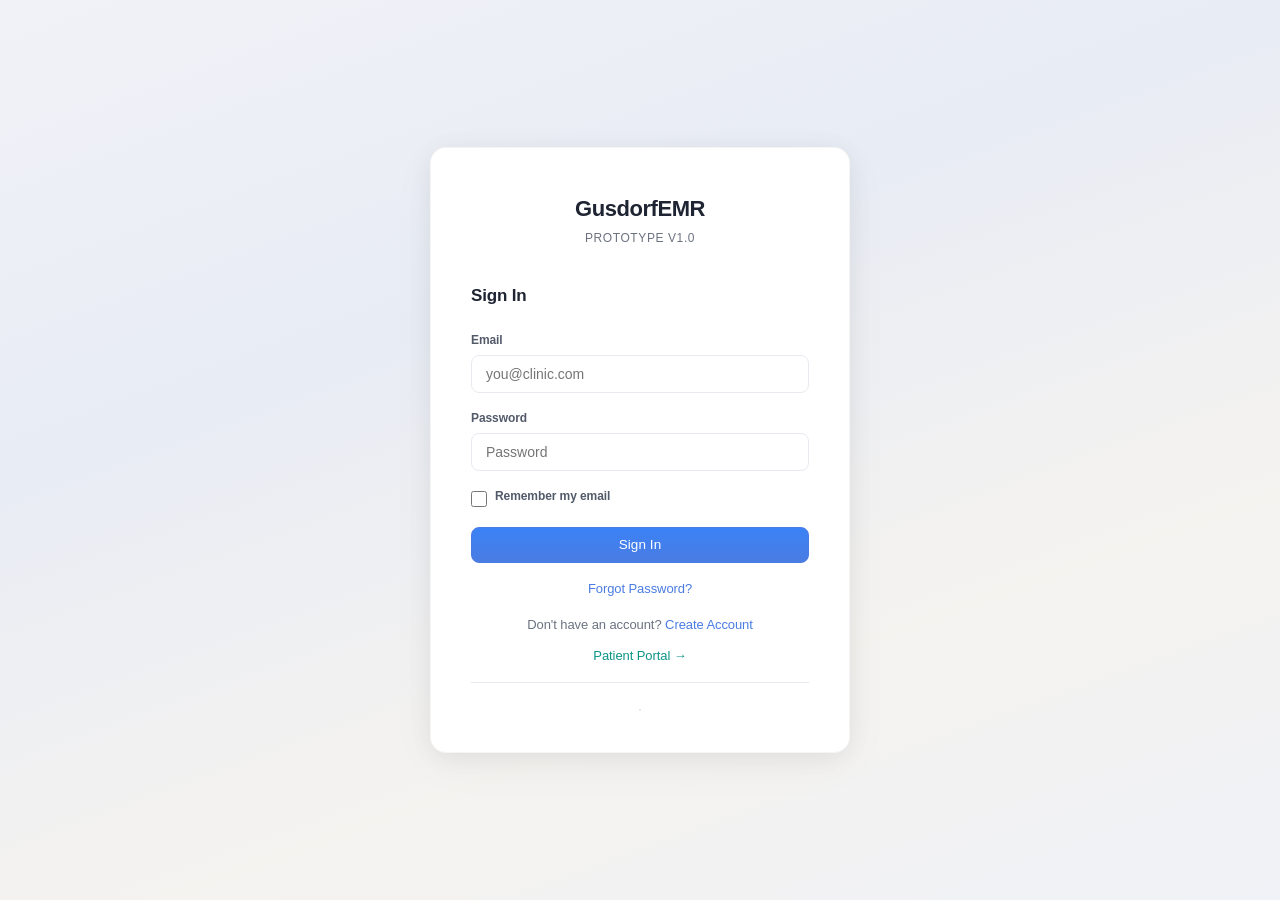
==== commit e31db63e: "Fix design, security, accessibility, and performance issues Design: standardize typography (3 letter" ====
--- a/index.html
+++ b/index.html
@@ -251,7 +251,7 @@
             <path d="M22 12h-4l-3 9L9 3l-3 9H2"/>
           </svg>
           Care Gaps
-          <span class="nav-badge" id="care-gaps-badge"></span>
+          <span class="nav-badge" id="care-gaps-badge" aria-label="Care gaps count"></span>
         </a>
         <a href="#ai-review" class="nav-item" data-nav="ai-review" title="AI Chart Review">
           <svg width="16" height="16" viewBox="0 0 24 24" fill="none" stroke="currentColor" stroke-width="2" stroke-linecap="round" stroke-linejoin="round">
@@ -264,7 +264,7 @@
             <path d="M18 8A6 6 0 0 0 6 8c0 7-3 9-3 9h18s-3-2-3-9"/><path d="M13.73 21a2 2 0 0 1-3.46 0"/>
           </svg>
           Reminders
-          <span class="nav-badge" id="reminders-badge"></span>
+          <span class="nav-badge" id="reminders-badge" aria-label="Reminders count"></span>
         </a>
       </div>
 
@@ -287,14 +287,14 @@
             <line x1="12" y1="1" x2="12" y2="23"/><path d="M17 5H9.5a3.5 3.5 0 0 0 0 7h5a3.5 3.5 0 0 1 0 7H6"/>
           </svg>
           Claims
-          <span class="nav-badge" id="claims-badge"></span>
+          <span class="nav-badge" id="claims-badge" aria-label="Claims count"></span>
         </a>
         <a href="#prior-auth" class="nav-item" data-nav="prior-auth" title="Prior Authorizations">
           <svg width="16" height="16" viewBox="0 0 24 24" fill="none" stroke="currentColor" stroke-width="2" stroke-linecap="round" stroke-linejoin="round">
             <path d="M12 22s8-4 8-10V5l-8-3-8 3v7c0 6 8 10 8 10z"/>
           </svg>
           Prior Auth
-          <span class="nav-badge" id="prior-auth-badge"></span>
+          <span class="nav-badge" id="prior-auth-badge" aria-label="Prior authorizations count"></span>
         </a>
       </div>
 
@@ -306,35 +306,35 @@
             <path d="M21 15a2 2 0 0 1-2 2H7l-4 4V5a2 2 0 0 1 2-2h14a2 2 0 0 1 2 2z"/>
           </svg>
           Patient Messages
-          <span class="nav-badge" id="messages-badge"></span>
+          <span class="nav-badge" id="messages-badge" aria-label="Messages count"></span>
         </a>
         <a href="#secure-chat" class="nav-item" data-nav="secure-chat" title="Secure Chat">
           <svg width="16" height="16" viewBox="0 0 24 24" fill="none" stroke="currentColor" stroke-width="2" stroke-linecap="round" stroke-linejoin="round">
             <path d="M21 11.5a8.38 8.38 0 0 1-.9 3.8 8.5 8.5 0 0 1-7.6 4.7 8.38 8.38 0 0 1-3.8-.9L3 21l1.9-5.7a8.38 8.38 0 0 1-.9-3.8 8.5 8.5 0 0 1 4.7-7.6 8.38 8.38 0 0 1 3.8-.9h.5a8.48 8.48 0 0 1 8 8v.5z"/>
           </svg>
           Secure Chat
-          <span class="nav-badge" id="secure-chat-badge"></span>
+          <span class="nav-badge" id="secure-chat-badge" aria-label="Secure chat count"></span>
         </a>
         <a href="#inbox/labs" class="nav-item" data-nav="inbox-labs" title="Test Results">
           <svg width="16" height="16" viewBox="0 0 24 24" fill="none" stroke="currentColor" stroke-width="2" stroke-linecap="round" stroke-linejoin="round">
             <path d="M14.5 2H6a2 2 0 0 0-2 2v16a2 2 0 0 0 2 2h12a2 2 0 0 0 2-2V7.5L14.5 2z"/><polyline points="14 2 14 8 20 8"/>
           </svg>
           Test Results
-          <span class="nav-badge" id="labs-badge"></span>
+          <span class="nav-badge" id="labs-badge" aria-label="Test results count"></span>
         </a>
         <a href="#inbox/refills" class="nav-item" data-nav="inbox-refills" title="Refill Requests">
           <svg width="16" height="16" viewBox="0 0 24 24" fill="none" stroke="currentColor" stroke-width="2" stroke-linecap="round" stroke-linejoin="round">
             <path d="M21 12a9 9 0 0 1-9 9m9-9a9 9 0 0 0-9-9m9 9H3m9 9a9 9 0 0 1-9-9m9 9c1.66 0 3-4.03 3-9s-1.34-9-3-9m0 18c-1.66 0-3-4.03-3-9s1.34-9 3-9"/>
           </svg>
           Refill Requests
-          <span class="nav-badge" id="refills-badge"></span>
+          <span class="nav-badge" id="refills-badge" aria-label="Refill requests count"></span>
         </a>
         <a href="#inbox/notes" class="nav-item" data-nav="inbox-notes" title="Unsigned Notes">
           <svg width="16" height="16" viewBox="0 0 24 24" fill="none" stroke="currentColor" stroke-width="2" stroke-linecap="round" stroke-linejoin="round">
             <path d="M11 4H4a2 2 0 0 0-2 2v14a2 2 0 0 0 2 2h14a2 2 0 0 0 2-2v-7"/><path d="M18.5 2.5a2.121 2.121 0 0 1 3 3L12 15l-4 1 1-4 9.5-9.5z"/>
           </svg>
           Unsigned Notes
-          <span class="nav-badge" id="notes-badge"></span>
+          <span class="nav-badge" id="notes-badge" aria-label="Unsigned notes count"></span>
         </a>
       </div>
 
@@ -445,7 +445,7 @@
             <path d="M12 22s8-4 8-10V5l-8-3-8 3v7c0 6 8 10 8 10z"/>
           </svg>
           Admin
-          <span class="nav-badge" id="admin-badge"></span>
+          <span class="nav-badge" id="admin-badge" aria-label="Admin alerts count"></span>
         </a>
       </div>
     </div>
@@ -476,7 +476,7 @@
       <div id="topbar-meta"></div>
       <div id="topbar-actions"></div>
       <!-- WS8h: Notification bell -->
-      <button id="notif-bell" class="btn-ghost" style="position:relative;font-size:18px;padding:6px 10px;" title="Notifications">
+      <button id="notif-bell" class="btn-ghost" style="position:relative;font-size:18px;padding:6px 10px;" title="Notifications" aria-label="Notifications">
         &#x1f514;
         <span id="notif-badge" class="badge badge-sm" style="position:absolute;top:0;right:0;background:var(--danger,#dc3545);color:#fff;display:none;font-size:10px;min-width:16px;height:16px;line-height:16px;text-align:center;border-radius:8px;padding:0 4px;">0</span>
       </button>
@@ -491,8 +491,8 @@
 </div>
 
 <!-- ===== Shared modal (re-used by all views) ===== -->
-<div id="modal-backdrop" class="modal-backdrop hidden" role="dialog" aria-modal="true" aria-labelledby="modal-title">
-  <div id="modal" class="modal">
+<div id="modal-backdrop" class="modal-backdrop hidden" role="presentation">
+  <div id="modal" class="modal" role="dialog" aria-modal="true" aria-labelledby="modal-title">
     <div class="modal-header">
       <h2 class="modal-title" id="modal-title">Modal</h2>
       <button class="modal-close" id="modal-close" aria-label="Close modal">
--- a/style.css
+++ b/style.css
@@ -18,7 +18,7 @@
   --accent-blue-light: #f0f4fb;
   --text-primary: #1e2432;
   --text-secondary: #525a6a;
-  --text-muted:   #8b93a1;
+  --text-muted:   #6b7280;
   --text-sidebar: #98a2b3;
   --text-sidebar-active: #ffffff;
   --border:       #e8eaef;
@@ -307,13 +307,13 @@
   font-size: 16px;
   font-weight: 700;
   color: #fff;
-  letter-spacing: 0.01em;
+  letter-spacing: 0.02em;
 }
 
 .sidebar-brand span {
   font-size: 11px;
   color: rgba(152,162,179,0.6);
-  letter-spacing: 0.03em;
+  letter-spacing: 0.05em;
   font-weight: 400;
 }
 
@@ -369,7 +369,7 @@
   font-size: 10px;
   font-weight: 600;
   text-transform: uppercase;
-  letter-spacing: 0.1em;
+  letter-spacing: 0.05em;
   color: rgba(152,162,179,0.4);
 }
 button.nav-section-label {
@@ -395,7 +395,7 @@
   cursor: col-resize;
   z-index: 10;
   background: transparent;
-  transition: background 0.15s;
+  transition: background var(--transition);
 }
 #sidebar-resize-handle:hover,
 #sidebar-resize-handle.dragging {
@@ -548,9 +548,9 @@
   background: var(--accent-blue);
   color: #fff;
   border-color: var(--accent-blue);
-  box-shadow: 0 1px 3px rgba(74,124,226,0.2);
-}
-.btn-primary:hover:not(:disabled) { background: var(--accent-blue-hover); border-color: var(--accent-blue-hover); box-shadow: 0 2px 6px rgba(74,124,226,0.25); transform: translateY(-0.5px); }
+  box-shadow: none;
+}
+.btn-primary:hover:not(:disabled) { background: var(--accent-blue-hover); border-color: var(--accent-blue-hover); box-shadow: 0 2px 8px rgba(0,0,0,0.1); transform: translateY(-0.5px); }
 
 .btn-secondary {
   background: var(--bg-surface);
@@ -654,7 +654,7 @@
   font-weight: 600;
   font-size: var(--text-sm, 13px);
   text-transform: uppercase;
-  letter-spacing: 0.06em;
+  letter-spacing: 0.05em;
   color: var(--text-muted);
   margin-bottom: 14px;
   padding-bottom: 8px;
@@ -676,14 +676,14 @@
 .result-row:hover,
 .encounter-list-item:hover {
   background: rgba(74,124,226,0.04);
-  transition: background 150ms ease;
+  transition: background var(--transition);
 }
 
 /* ---------- Skeleton loading ---------- */
 .skeleton {
   background: linear-gradient(90deg, var(--bg-base) 25%, var(--border) 50%, var(--bg-base) 75%);
   background-size: 200% 100%;
-  animation: skeletonShimmer 1.5s ease-in-out infinite;
+  animation: skeletonShimmer 0.8s ease-in-out infinite;
   border-radius: var(--radius);
 }
 .skeleton-text { height: 14px; margin-bottom: 8px; border-radius: 4px; }
@@ -718,7 +718,7 @@
   font-size: 11px;
   font-weight: 600;
   text-transform: uppercase;
-  letter-spacing: 0.06em;
+  letter-spacing: 0.05em;
   color: var(--text-muted);
   white-space: nowrap;
   background: var(--bg-base);
@@ -756,7 +756,7 @@
   font-weight: 550;
   color: var(--text-secondary);
   margin-bottom: 6px;
-  letter-spacing: 0.01em;
+  letter-spacing: 0.02em;
 }
 
 .form-control {
@@ -800,7 +800,7 @@
   font-size: 11px;
   font-weight: 600;
   text-transform: uppercase;
-  letter-spacing: 0.1em;
+  letter-spacing: 0.05em;
   color: var(--text-muted);
   margin-bottom: 8px;
 }
@@ -875,7 +875,7 @@
   max-height: 88vh;
   display: flex;
   flex-direction: column;
-  animation: modalIn 250ms cubic-bezier(0.16, 1, 0.3, 1);
+  animation: modalIn 250ms cubic-bezier(0.25, 0.46, 0.45, 0.94);
 }
 @keyframes modalIn {
   from { opacity: 0; transform: scale(0.97) translateY(6px); }
@@ -1036,7 +1036,7 @@
   font-size: 11px;
   font-weight: 600;
   text-transform: uppercase;
-  letter-spacing: 0.06em;
+  letter-spacing: 0.05em;
   color: var(--text-muted);
 }
 
@@ -1109,7 +1109,7 @@
 
 @keyframes autosave-pulse {
   from { opacity: 1; }
-  to   { opacity: 0.4; }
+  to   { opacity: 0.7; }
 }
 
 /* ---------- Section-aware note editor ---------- */
@@ -1218,7 +1218,7 @@
   color: var(--text-muted);
   padding: 0 4px;
   line-height: 1;
-  transition: color 0.15s;
+  transition: color var(--transition);
 }
 .note-pin-btn:hover { color: var(--warning); }
 .note-pin-btn.pinned { color: var(--warning); }
@@ -1393,7 +1393,7 @@
   font-size: 10px;
   font-weight: 600;
   text-transform: uppercase;
-  letter-spacing: 0.04em;
+  letter-spacing: 0.05em;
   padding: 1px 6px;
   border-radius: 10px;
   background: var(--priority-routine-bg);
@@ -1484,7 +1484,7 @@
   font-size: 11px;
   font-weight: 700;
   text-transform: uppercase;
-  letter-spacing: 0.08em;
+  letter-spacing: 0.05em;
   color: var(--text-muted);
   padding: 0 0 6px;
   border-bottom: 1px solid var(--border);
@@ -1547,7 +1547,7 @@
   font-size: 10.5px;
   font-weight: 600;
   text-transform: uppercase;
-  letter-spacing: 0.08em;
+  letter-spacing: 0.05em;
   color: var(--text-muted);
   margin-bottom: 3px;
 }
@@ -1856,7 +1856,7 @@
   font-size: 10px;
   font-weight: 700;
   text-transform: uppercase;
-  letter-spacing: 0.09em;
+  letter-spacing: 0.05em;
   color: var(--text-muted);
   margin-bottom: 4px;
   padding: 0 4px;
@@ -1943,7 +1943,7 @@
   color: var(--text-muted);
   cursor: pointer;
   white-space: nowrap;
-  transition: background 0.15s, color 0.15s;
+  transition: background var(--transition), color var(--transition);
 }
 .profile-jump-btn:hover {
   background: var(--omr-subtab-profile);
@@ -1955,7 +1955,7 @@
 
 .chart-view .card {
   border-radius: 6px;
-  box-shadow: none;
+  box-shadow: var(--shadow-sm);
   border: 1px solid var(--border);
 }
 .chart-view .card-header {
@@ -2033,7 +2033,7 @@
   font-size: 10px;
   font-weight: 600;
   text-transform: uppercase;
-  letter-spacing: 0.08em;
+  letter-spacing: 0.05em;
   color: var(--text-muted);
   margin-bottom: 4px;
 }
@@ -2060,7 +2060,7 @@
 }
 
 .vitals-entry-form .form-group { margin-bottom: 10px; }
-.vitals-entry-form .form-label { font-size: 10px; letter-spacing: 0.06em; }
+.vitals-entry-form .form-label { font-size: 10px; letter-spacing: 0.05em; }
 .vitals-entry-form .form-control { font-size: 14px; font-weight: 600; text-align: center; }
 
 /* Most-recent vitals strip on chart overview */
@@ -2078,7 +2078,7 @@
   font-size: 10px;
   font-weight: 700;
   text-transform: uppercase;
-  letter-spacing: 0.08em;
+  letter-spacing: 0.05em;
   color: var(--text-muted);
   margin-bottom: 2px;
 }
@@ -2095,7 +2095,7 @@
   font-size: 11px;
   font-weight: 700;
   text-transform: uppercase;
-  letter-spacing: 0.09em;
+  letter-spacing: 0.05em;
   color: var(--text-muted);
   margin-bottom: 10px;
 }
@@ -2167,7 +2167,7 @@
   font-size: 11px;
   font-weight: 700;
   text-transform: uppercase;
-  letter-spacing: 0.06em;
+  letter-spacing: 0.05em;
   color: var(--text-muted);
 }
 .fh-value { color: var(--text-primary); line-height: 1.5; }
@@ -2231,7 +2231,7 @@
 .pmh-toggle:hover { background: var(--bg-base); color: var(--text-primary); }
 
 .pmh-arrow {
-  transition: transform 0.2s ease;
+  transition: transform var(--transition);
 }
 
 .pmh-name {
@@ -2281,7 +2281,7 @@
   font-size: 11px;
   font-weight: 700;
   text-transform: uppercase;
-  letter-spacing: 0.08em;
+  letter-spacing: 0.05em;
   color: var(--text-muted);
   background: var(--bg-base);
   border-top: 1px solid var(--border);
@@ -2467,7 +2467,7 @@
   font-size: 10px;
   font-weight: 700;
   text-transform: uppercase;
-  letter-spacing: 0.06em;
+  letter-spacing: 0.05em;
   padding: 2px 6px;
   border-radius: 10px;
 }
@@ -2495,7 +2495,7 @@
   border-bottom: 2px solid transparent;
   margin-bottom: -2px;
   cursor: pointer;
-  transition: color 0.15s, border-color 0.15s;
+  transition: color var(--transition), border-color var(--transition);
 }
 .results-subtab:hover {
   color: var(--text-primary);
@@ -2541,7 +2541,7 @@
   border: none;
   border-right: 1px solid var(--border);
   cursor: pointer;
-  transition: background 0.15s, color 0.15s;
+  transition: background var(--transition), color var(--transition);
 }
 .lab-view-btn:last-child { border-right: none; }
 .lab-view-btn:hover { background: var(--bg-base); color: var(--text-primary); }
@@ -2602,7 +2602,7 @@
    Immunizations
    ============================================================ */
 .imm-table { width: 100%; border-collapse: collapse; font-size: 13.5px; }
-.imm-table th { padding: 8px 12px; text-align: left; font-size: 11px; font-weight: 600; text-transform: uppercase; letter-spacing: 0.06em; color: var(--text-muted); border-bottom: 2px solid var(--border); }
+.imm-table th { padding: 8px 12px; text-align: left; font-size: 11px; font-weight: 600; text-transform: uppercase; letter-spacing: 0.05em; color: var(--text-muted); border-bottom: 2px solid var(--border); }
 .imm-table td { padding: 9px 12px; border-bottom: 1px solid var(--border); }
 .imm-table tbody tr:last-child td { border-bottom: none; }
 .imm-table tbody tr:hover td { background: var(--bg-base); }
@@ -2905,7 +2905,7 @@
   opacity: 0.45;
   padding: 0 2px;
   line-height: 1;
-  transition: opacity 0.15s;
+  transition: opacity var(--transition);
 }
 .btn-clinic-cog:hover {
   opacity: 1;
@@ -2942,7 +2942,7 @@
   color: var(--text-muted);
   margin-top: 6px;
   text-transform: uppercase;
-  letter-spacing: 0.06em;
+  letter-spacing: 0.05em;
   font-weight: 600;
 }
 .summary-stat-clickable { cursor: pointer; }
@@ -3015,7 +3015,7 @@
   background: var(--bg-base);
   border-bottom: 2px solid var(--border);
   text-transform: uppercase;
-  letter-spacing: 0.04em;
+  letter-spacing: 0.05em;
 }
 .schedule-day-header.today { color: var(--accent-blue); background: var(--accent-blue-light); }
 .schedule-day-header.weekend { color: var(--text-muted); opacity: 0.7; }
@@ -3209,7 +3209,7 @@
   font-size: 13px;
   font-weight: 700;
   text-transform: uppercase;
-  letter-spacing: 0.04em;
+  letter-spacing: 0.05em;
   color: var(--text-muted);
   margin-bottom: 8px;
 }
@@ -3272,7 +3272,7 @@
   display: block;
   font-size: 10px;
   text-transform: uppercase;
-  letter-spacing: 0.06em;
+  letter-spacing: 0.05em;
   color: var(--text-sidebar);
   margin-bottom: 4px;
   font-weight: 600;
@@ -3359,7 +3359,7 @@
   font-size: 12px;
   color: var(--text-muted);
   margin-top: 4px;
-  letter-spacing: 0.04em;
+  letter-spacing: 0.05em;
   text-transform: uppercase;
   font-weight: 500;
 }
@@ -3461,7 +3461,7 @@
   color: var(--text-muted);
   border-bottom: 2px solid transparent;
   margin-bottom: -2px;
-  transition: color 0.15s, border-color 0.15s;
+  transition: color var(--transition), border-color var(--transition);
 }
 
 .admin-tab:hover {
@@ -3722,7 +3722,7 @@
   font-size: 10px;
   font-weight: 700;
   text-transform: uppercase;
-  letter-spacing: 0.04em;
+  letter-spacing: 0.05em;
   white-space: nowrap;
 }
 .msg-type-general  { background: var(--priority-routine-bg); color: var(--priority-routine); }
@@ -3740,7 +3740,7 @@
   font-size: 10px;
   font-weight: 700;
   text-transform: uppercase;
-  letter-spacing: 0.04em;
+  letter-spacing: 0.05em;
   background: var(--danger-light);
   color: var(--danger);
 }
@@ -4010,8 +4010,8 @@
 /* ============================================================
    Encounter Mode Backgrounds
    ============================================================ */
-body.mode-outpatient #main { background-color: #f0f7ff; }
-body.mode-inpatient #main  { background-color: #fffbeb; }
+body.mode-outpatient #main { background-color: #e8f0ff; }
+body.mode-inpatient #main  { background-color: #fef5d4; }
 body.dark-mode.mode-outpatient #main { background-color: #0f1520; }
 body.dark-mode.mode-inpatient #main  { background-color: #1a1810; }
 
@@ -4076,7 +4076,7 @@
   border-bottom: 1px solid var(--border);
   cursor: pointer;
   font-size: 13px;
-  transition: background 0.1s;
+  transition: background var(--transition);
 }
 .note-list-row:hover {
   background: var(--bg-hover);
@@ -4139,7 +4139,7 @@
   font-size: 10px;
   font-weight: 700;
   text-transform: uppercase;
-  letter-spacing: 0.1em;
+  letter-spacing: 0.05em;
   color: var(--text-muted);
   margin-bottom: 6px;
   font-family: system-ui, sans-serif;
@@ -4187,7 +4187,7 @@
   font-size: 11px;
   font-weight: 600;
   text-transform: uppercase;
-  letter-spacing: 0.08em;
+  letter-spacing: 0.05em;
   color: var(--text-muted);
   margin-bottom: 6px;
   font-family: system-ui, sans-serif;
@@ -4262,7 +4262,7 @@
   font-weight: 500;
   color: var(--text-secondary, #64748b);
   border-bottom: 2px solid transparent;
-  transition: color 0.15s, border-color 0.15s;
+  transition: color var(--transition), border-color var(--transition);
 }
 .portal-tab:hover {
   color: var(--portal-accent);
@@ -4316,7 +4316,7 @@
   gap: 12px;
   padding: 14px 16px;
   border-bottom: 1px solid var(--border, #e2e8f0);
-  transition: background 0.1s;
+  transition: background var(--transition);
 }
 .message-thread-item:hover {
   background: var(--bg-hover, #f8fafc);
@@ -4399,7 +4399,7 @@
   font-size: 13px;
   font-weight: 600;
   user-select: none;
-  transition: background 0.1s;
+  transition: background var(--transition);
 }
 .inpatient-floor-header:hover {
   background: var(--border-light, #f1f5f9);
@@ -4408,7 +4408,7 @@
   content: '▾';
   font-size: 11px;
   color: var(--text-muted);
-  transition: transform 0.15s;
+  transition: transform var(--transition);
 }
 .inpatient-floor-header.collapsed::before {
   transform: rotate(-90deg);
@@ -4444,7 +4444,7 @@
   padding: 8px 16px 8px 32px;
   border-top: 1px solid var(--border-light, #f1f5f9);
   font-size: 13px;
-  transition: background 0.1s;
+  transition: background var(--transition);
 }
 .inpatient-patient-row:hover {
   background: var(--accent-blue-light, #eff6ff);
@@ -4509,14 +4509,14 @@
   background: none;
   color: rgba(160,174,192,0.5);
   cursor: pointer;
-  transition: color 0.15s, background 0.15s;
+  transition: color var(--transition), background var(--transition);
 }
 .sidebar-collapse-btn:hover {
   color: #cbd5e0;
   background: rgba(255,255,255,0.04);
 }
 .sidebar-collapse-btn svg {
-  transition: transform 0.25s ease;
+  transition: transform var(--transition);
 }
 
 /* Smooth grid transition */
@@ -4633,7 +4633,7 @@
   border: 1px solid rgba(255,255,255,0.1);
   border-radius: 5px;
   outline: none;
-  transition: border-color 0.15s, background 0.15s;
+  transition: border-color var(--transition), background var(--transition);
 }
 .sidebar-search-input::placeholder {
   color: rgba(160,174,192,0.45);
@@ -4663,7 +4663,7 @@
   font-size: 13px;
   color: var(--text-primary);
   cursor: pointer;
-  transition: background 0.1s;
+  transition: background var(--transition);
 }
 .sidebar-search-result:hover {
   background: var(--bg-base);
@@ -4689,7 +4689,7 @@
   font-size: 9px;
   font-weight: 600;
   text-transform: uppercase;
-  letter-spacing: 0.08em;
+  letter-spacing: 0.05em;
   color: rgba(160,174,192,0.4);
 }
 
@@ -4711,7 +4711,7 @@
   color: var(--text-sidebar);
   text-decoration: none;
   cursor: pointer;
-  transition: background 0.1s, color 0.1s;
+  transition: background var(--transition), color var(--transition);
   position: relative;
 }
 .sidebar-recent-item::before {
@@ -4742,7 +4742,7 @@
   color: var(--text-secondary);
   font-size: 13px;
   cursor: pointer;
-  transition: background 0.15s, color 0.15s, border-color 0.15s;
+  transition: background var(--transition), color var(--transition), border-color var(--transition);
 }
 .recents-period-pill:hover { background: var(--accent-blue-light); color: var(--accent-blue); border-color: var(--accent-blue); }
 .recents-period-pill.active { background: var(--accent-blue); color: #fff; border-color: var(--accent-blue); }
@@ -4759,7 +4759,7 @@
   font-size: 10px;
   font-weight: 600;
   text-transform: uppercase;
-  letter-spacing: 0.08em;
+  letter-spacing: 0.05em;
   color: rgba(160,174,192,0.5);
 }
 .sidebar-fav-item {
@@ -4771,7 +4771,7 @@
   font-size: 13px;
   font-weight: 500;
   cursor: pointer;
-  transition: background 0.1s, color 0.1s;
+  transition: background var(--transition), color var(--transition);
   text-decoration: none;
   position: relative;
 }
@@ -4814,7 +4814,7 @@
   font-size: 13px;
   line-height: 1;
   flex-shrink: 0;
-  transition: color 0.15s;
+  transition: color var(--transition);
 }
 .nav-item:hover .nav-pin-btn {
   display: inline;
@@ -5154,7 +5154,7 @@
 
 /* --- Communication Tab --- */
 .comm-thread-list { }
-.comm-thread-row { transition: background 0.12s; }
+.comm-thread-row { transition: background var(--transition); }
 .comm-thread-row:hover { background: var(--bg-surface); }
 .comm-unread { background: var(--omr-subtab-notes); }
 .comm-thread-view {
@@ -5471,7 +5471,7 @@
   color: var(--text-secondary, #64748b);
   margin-top: 2px;
   text-transform: uppercase;
-  letter-spacing: 0.5px;
+  letter-spacing: 0.05em;
 }
 .billing-stat-card.stat-money .stat-value {
   color: var(--success, #16a34a);
@@ -5515,7 +5515,7 @@
   font-weight: 600;
   font-size: 11px;
   text-transform: uppercase;
-  letter-spacing: 0.5px;
+  letter-spacing: 0.05em;
 }
 .billing-table td {
   padding: 10px 10px;
@@ -5537,7 +5537,7 @@
   font-size: 11px;
   font-weight: 600;
   text-transform: uppercase;
-  letter-spacing: 0.3px;
+  letter-spacing: 0.05em;
 }
 .badge-draft, .billing-badge-draft { background: #e2e8f0; color: #475569; }
 .badge-ready, .billing-badge-ready { background: #dbeafe; color: #1d4ed8; }
@@ -5567,7 +5567,7 @@
   font-weight: 600;
   color: var(--text-secondary, #64748b);
   text-transform: uppercase;
-  letter-spacing: 0.5px;
+  letter-spacing: 0.05em;
   margin-bottom: 8px;
   border-bottom: 1px solid var(--border-light, #f1f5f9);
   padding-bottom: 4px;
@@ -5733,7 +5733,7 @@
   color: var(--text-secondary, #64748b);
   margin-top: 2px;
   text-transform: uppercase;
-  letter-spacing: 0.5px;
+  letter-spacing: 0.05em;
 }
 .pa-stat-card.stat-action .stat-value {
   color: var(--warning, #d97706);
@@ -5767,7 +5767,7 @@
   font-weight: 600;
   font-size: 11px;
   text-transform: uppercase;
-  letter-spacing: 0.5px;
+  letter-spacing: 0.05em;
 }
 .pa-table td {
   padding: 10px 10px;
@@ -5788,7 +5788,7 @@
   font-weight: 600;
   color: var(--text-secondary, #64748b);
   text-transform: uppercase;
-  letter-spacing: 0.5px;
+  letter-spacing: 0.05em;
   margin-bottom: 8px;
   border-bottom: 1px solid var(--border-light, #f1f5f9);
   padding-bottom: 4px;
@@ -6036,7 +6036,7 @@
   border: 1px solid var(--border, #e2e8f0);
   border-radius: 8px;
   cursor: pointer;
-  transition: border-color 0.15s, box-shadow 0.15s;
+  transition: border-color var(--transition), box-shadow var(--transition);
 }
 .slicer-prebuilt-card:hover {
   border-color: var(--accent-blue, #2b6cb0);
@@ -6160,7 +6160,7 @@
   justify-content: center;
   border-radius: 4px;
   flex-shrink: 0;
-  transition: color 0.15s, background 0.15s;
+  transition: color var(--transition), background var(--transition);
 }
 .slicer-filter-remove:hover {
   color: var(--danger, #c53030);
@@ -6194,7 +6194,7 @@
   border: 1px solid var(--border, #e2e8f0);
   border-radius: 5px;
   cursor: pointer;
-  transition: border-color 0.15s, color 0.15s;
+  transition: border-color var(--transition), color var(--transition);
 }
 .slicer-btn-outline:hover {
   border-color: var(--accent-blue, #2b6cb0);
@@ -6265,7 +6265,7 @@
   background: var(--bg-surface, #fff);
   color: var(--text-secondary, #4a5568);
   cursor: pointer;
-  transition: background 0.15s, color 0.15s, border-color 0.15s;
+  transition: background var(--transition), color var(--transition), border-color var(--transition);
 }
 .slicer-toggle-btn:first-child { border-radius: 5px 0 0 5px; }
 .slicer-toggle-btn:nth-child(3) { border-radius: 0 5px 5px 0; }
@@ -6378,7 +6378,7 @@
   font-weight: 600;
   font-size: 12px;
   text-transform: uppercase;
-  letter-spacing: 0.3px;
+  letter-spacing: 0.05em;
   color: var(--text-muted, #718096);
   padding: 8px 10px;
   border-bottom: 2px solid var(--border, #e2e8f0);
@@ -6390,7 +6390,7 @@
 }
 .slicer-table-row {
   cursor: pointer;
-  transition: background 0.1s;
+  transition: background var(--transition);
 }
 .slicer-table-row:hover {
   background: var(--accent-blue-light, #ebf4ff);
@@ -6620,7 +6620,7 @@
 .card {
   border: 1px solid var(--border-light);
   border-radius: var(--radius-lg);
-  box-shadow: var(--shadow-xs);
+  box-shadow: var(--shadow-sm);
   transition: box-shadow var(--duration-normal) var(--ease-smooth),
               border-color var(--duration-normal) var(--ease-smooth),
               transform var(--duration-normal) var(--ease-smooth);
@@ -6762,12 +6762,10 @@
 /* Primary button subtle gradient */
 .btn-primary {
   background: linear-gradient(180deg, #3b82f6 0%, var(--accent-blue) 100%);
-  box-shadow: 0 1px 2px rgba(43, 108, 176, 0.2),
-              inset 0 1px 0 rgba(255, 255, 255, 0.1);
+  box-shadow: none;
 }
 .btn-primary:hover:not(:disabled) {
-  box-shadow: 0 2px 8px rgba(43, 108, 176, 0.3),
-              inset 0 1px 0 rgba(255, 255, 255, 0.1);
+  box-shadow: 0 2px 8px rgba(0,0,0,0.1);
 }
 
 /* Secondary button refined */
@@ -6836,7 +6834,7 @@
   height: 2px;
   background: linear-gradient(90deg, rgba(74,124,226,0.4), var(--accent-blue));
   opacity: 0;
-  transition: opacity 0.25s ease;
+  transition: opacity var(--transition);
 }
 .summary-stat:hover::before { opacity: 1; }
 
@@ -6977,6 +6975,7 @@
   .na-tab, .pt-tab, .slp-tab { min-height: 44px; padding: 10px 16px; }
   select, input[type="number"], input[type="text"], input[type="date"] { min-height: 44px; }
   .badge[onclick], .badge[role="button"] { min-width: 44px; min-height: 44px; display: inline-flex; align-items: center; justify-content: center; }
+  .btn-ghost { min-height: 44px; min-width: 44px; }
   td .btn, td button { min-height: 36px; padding: 6px 12px; }
 }
 
@@ -7000,7 +6999,7 @@
   display: flex;
   align-items: center;
   justify-content: center;
-  transition: transform 0.2s, box-shadow 0.2s, background 0.2s;
+  transition: transform var(--transition), box-shadow var(--transition), background var(--transition);
 }
 .fab:hover {
   transform: scale(1.08);
@@ -7022,7 +7021,7 @@
   white-space: nowrap;
   opacity: 0;
   pointer-events: none;
-  transition: opacity 0.15s;
+  transition: opacity var(--transition);
 }
 .fab:hover .fab-label { opacity: 1; }
 
@@ -7310,7 +7309,7 @@
   border-top-color: var(--text-primary);
   pointer-events: none;
   opacity: 0;
-  transition: opacity 150ms;
+  transition: opacity var(--transition);
   z-index: 9999;
 }
 [data-tooltip]:hover::before {
@@ -7382,7 +7381,7 @@
   border-bottom: 2px solid transparent;
   margin-bottom: -2px;
   white-space: nowrap;
-  transition: color 0.15s, border-color 0.15s;
+  transition: color var(--transition), border-color var(--transition);
 }
 .ai-tab:hover { color: var(--text-primary); }
 .ai-tab.active {
@@ -7399,7 +7398,7 @@
   border-radius: var(--radius-md);
   margin-bottom: 8px;
   background: var(--bg-surface);
-  transition: border-color 0.15s;
+  transition: border-color var(--transition);
 }
 .ai-finding:hover { border-color: var(--accent-blue); }
 .ai-finding.dismissed { opacity: 0.4; }
@@ -7794,7 +7793,7 @@
   padding: 16px 20px;
   margin-bottom: 10px;
   box-shadow: var(--shadow-sm);
-  transition: box-shadow 0.15s;
+  transition: box-shadow var(--transition);
 }
 .ai-finding-card:hover { box-shadow: var(--shadow-md); }
 .ai-finding-card.ai-dismissed { opacity: 0.55; }
@@ -7819,7 +7818,7 @@
   font-size: 10.5px;
   font-weight: 700;
   text-transform: uppercase;
-  letter-spacing: 0.04em;
+  letter-spacing: 0.05em;
 }
 .ai-sev-critical { background: #fff5f5; color: #c53030; }
 .ai-sev-high { background: #fffaf0; color: #c05621; }
@@ -8115,7 +8114,7 @@
   align-items: center;
   justify-content: center;
   color: var(--text-muted, #718096);
-  transition: background 0.15s, color 0.15s;
+  transition: background var(--transition), color var(--transition);
   padding: 0;
   box-shadow: -2px 0 8px rgba(0, 0, 0, 0.08);
 }
@@ -8172,7 +8171,7 @@
   display: flex;
   align-items: center;
   justify-content: center;
-  transition: background 0.15s, color 0.15s;
+  transition: background var(--transition), color var(--transition);
 }
 .right-panel-close:hover {
   background: var(--bg-hover, #f7fafc);
@@ -8267,7 +8266,7 @@
   border-radius: 8px;
   background: var(--bg-surface, #fff);
   cursor: pointer;
-  transition: all 0.15s;
+  transition: all var(--transition);
   margin-bottom: 8px;
   text-align: left;
 }
@@ -8338,7 +8337,7 @@
   margin-bottom: 4px;
   cursor: pointer;
   font-size: 12px;
-  transition: background 0.1s, border-color 0.1s;
+  transition: background var(--transition), border-color var(--transition);
 }
 .rp-enc-item:hover { background: var(--accent-blue-light, #ebf4ff); border-color: var(--accent-blue, #2b6cb0); }
 .rp-enc-item.selected { background: var(--accent-blue-light, #ebf4ff); border-color: var(--accent-blue, #2b6cb0); font-weight: 600; }
@@ -8398,7 +8397,7 @@
   gap: 4px;
   font-size: 11px;
   font-weight: 500;
-  transition: background 0.15s, color 0.15s;
+  transition: background var(--transition), color var(--transition);
   white-space: nowrap;
 }
 .nw-toolbar-btn:hover {
@@ -8484,7 +8483,7 @@
   font-weight: 600;
   color: var(--accent-blue, #2b6cb0);
   text-transform: uppercase;
-  letter-spacing: 0.5px;
+  letter-spacing: 0.05em;
 }
 .nw-word-count {
   font-size: 10px;
@@ -8523,7 +8522,7 @@
   color: var(--text-secondary, #4a5568);
   font-size: 11px;
   text-transform: uppercase;
-  letter-spacing: 0.3px;
+  letter-spacing: 0.05em;
 }
 .nw-phrase-table td {
   padding: 5px 8px;
@@ -8561,7 +8560,7 @@
   border-radius: 8px 8px 0 0;
   overflow: hidden;
   box-shadow: 0 -2px 12px rgba(0,0,0,0.15);
-  transition: transform 0.3s cubic-bezier(0.16, 1, 0.3, 1);
+  transition: transform var(--transition);
 }
 .order-queue.empty {
   transform: translateX(-50%) translateY(100%);
@@ -8610,7 +8609,7 @@
   padding: 4px;
   display: flex;
   align-items: center;
-  transition: transform 0.2s;
+  transition: transform var(--transition);
 }
 .order-queue.expanded .order-queue-toggle svg {
   transform: rotate(180deg);
@@ -8646,7 +8645,7 @@
   color: var(--text-primary, #1a202c);
   margin-bottom: 4px;
   text-transform: uppercase;
-  letter-spacing: 0.02em;
+  letter-spacing: 0.05em;
 }
 .oq-order-row {
   display: flex;
@@ -8749,7 +8748,7 @@
   cursor: pointer;
   white-space: nowrap;
   max-width: 180px;
-  transition: background 0.15s, color 0.15s;
+  transition: background var(--transition), color var(--transition);
 }
 .pt-tab:hover { background: var(--bg-hover, #edf2f7); }
 .pt-tab-active {
@@ -8824,7 +8823,7 @@
   font-size: 10px;
   font-weight: 700;
   text-transform: uppercase;
-  letter-spacing: 0.5px;
+  letter-spacing: 0.05em;
   color: #fff;
   background: var(--accent-blue, #2b6cb0);
   padding: 2px 8px;
@@ -8851,7 +8850,7 @@
   color: var(--text-primary, #1a202c);
   text-decoration: none;
   border-left: 3px solid transparent;
-  transition: background 0.15s, border-color 0.15s;
+  transition: background var(--transition), border-color var(--transition);
 }
 .ip-sidebar-patient:hover {
   background: var(--bg-hover, #f7fafc);
@@ -8883,7 +8882,7 @@
   font-size: 10px;
   font-weight: 700;
   text-transform: uppercase;
-  letter-spacing: 0.3px;
+  letter-spacing: 0.05em;
   color: var(--text-muted, #718096);
   margin-bottom: 3px;
 }
@@ -8905,10 +8904,10 @@
 
 /* ---------- Order Sets ---------- */
 .os-filter-bar { display:flex; gap:8px; flex-wrap:wrap; margin-bottom:16px; align-items:center; }
-.os-cat-btn { padding:6px 14px; border:1px solid var(--border,#ddd); border-radius:20px; background:#fff; cursor:pointer; font-size:13px; transition:all .15s; }
+.os-cat-btn { padding:6px 14px; border:1px solid var(--border,#ddd); border-radius:20px; background:#fff; cursor:pointer; font-size:13px; transition:all var(--transition); }
 .os-cat-btn:hover, .os-cat-btn.active { background:var(--primary,#2563eb); color:#fff; border-color:var(--primary,#2563eb); }
 .os-grid { display:grid; grid-template-columns:repeat(auto-fill,minmax(300px,1fr)); gap:16px; }
-.os-card { background:var(--bg-card,#fff); border:1px solid var(--border,#ddd); border-radius:var(--radius,8px); padding:16px; box-shadow:var(--shadow,0 1px 3px rgba(0,0,0,.08)); transition:box-shadow .15s; }
+.os-card { background:var(--bg-card,#fff); border:1px solid var(--border,#ddd); border-radius:var(--radius,8px); padding:16px; box-shadow:var(--shadow,0 1px 3px rgba(0,0,0,.08)); transition:box-shadow var(--transition); }
 .os-card:hover { box-shadow:0 4px 12px rgba(0,0,0,.12); }
 .os-card h4 { margin:0 0 6px; }
 .os-card-meta { font-size:12px; color:var(--text-secondary,#666); margin-bottom:8px; }
@@ -9107,7 +9106,7 @@
 .qm-filter-btn { padding:6px 14px; border:1px solid var(--border,#ddd); border-radius:20px; background:#fff; cursor:pointer; font-size:13px; }
 .qm-filter-btn:hover, .qm-filter-btn.active { background:var(--primary,#2563eb); color:#fff; border-color:var(--primary,#2563eb); }
 .qm-measures-grid { display:grid; grid-template-columns:repeat(auto-fill,minmax(300px,1fr)); gap:16px; margin-bottom:20px; }
-.qm-measure-card { background:var(--bg-card,#fff); border:1px solid var(--border,#ddd); border-radius:var(--radius,8px); padding:16px; cursor:pointer; transition:box-shadow .15s; }
+.qm-measure-card { background:var(--bg-card,#fff); border:1px solid var(--border,#ddd); border-radius:var(--radius,8px); padding:16px; cursor:pointer; transition:box-shadow var(--transition); }
 .qm-measure-card:hover { box-shadow:0 4px 12px rgba(0,0,0,.12); }
 .qm-overall-score { font-size:32px; font-weight:700; margin:8px 0; }
 .qm-no-gaps { color:var(--success,#28a745); font-weight:500; }
@@ -9123,7 +9122,7 @@
 /* ---------- Registries ---------- */
 .reg-container { padding:24px; max-width:1200px; margin:0 auto; }
 .reg-overview { display:grid; grid-template-columns:repeat(auto-fill,minmax(240px,1fr)); gap:16px; margin-bottom:20px; }
-.reg-card { background:var(--bg-card,#fff); border:1px solid var(--border,#ddd); border-radius:var(--radius,8px); padding:16px; cursor:pointer; transition:box-shadow .15s; }
+.reg-card { background:var(--bg-card,#fff); border:1px solid var(--border,#ddd); border-radius:var(--radius,8px); padding:16px; cursor:pointer; transition:box-shadow var(--transition); }
 .reg-card:hover { box-shadow:0 4px 12px rgba(0,0,0,.12); }
 .reg-detail { margin-top:16px; }
 .reg-detail-header { display:flex; justify-content:space-between; align-items:center; margin-bottom:12px; }
@@ -9157,7 +9156,7 @@
 .pm-stats-section { display:grid; grid-template-columns:repeat(auto-fit,minmax(160px,1fr)); gap:12px; margin-bottom:20px; }
 .pm-outreach-section { margin-bottom:24px; }
 .pm-outreach-cards { display:grid; grid-template-columns:repeat(auto-fill,minmax(280px,1fr)); gap:12px; }
-.pm-outreach-card { background:var(--bg-card,#fff); border:1px solid var(--border,#ddd); border-radius:var(--radius,8px); padding:16px; cursor:pointer; transition:box-shadow .15s; }
+.pm-outreach-card { background:var(--bg-card,#fff); border:1px solid var(--border,#ddd); border-radius:var(--radius,8px); padding:16px; cursor:pointer; transition:box-shadow var(--transition); }
 .pm-outreach-card:hover { box-shadow:0 4px 12px rgba(0,0,0,.12); }
 .pm-detail-area { margin-top:16px; }
 .pm-detail-header { display:flex; justify-content:space-between; align-items:center; margin-bottom:12px; }
